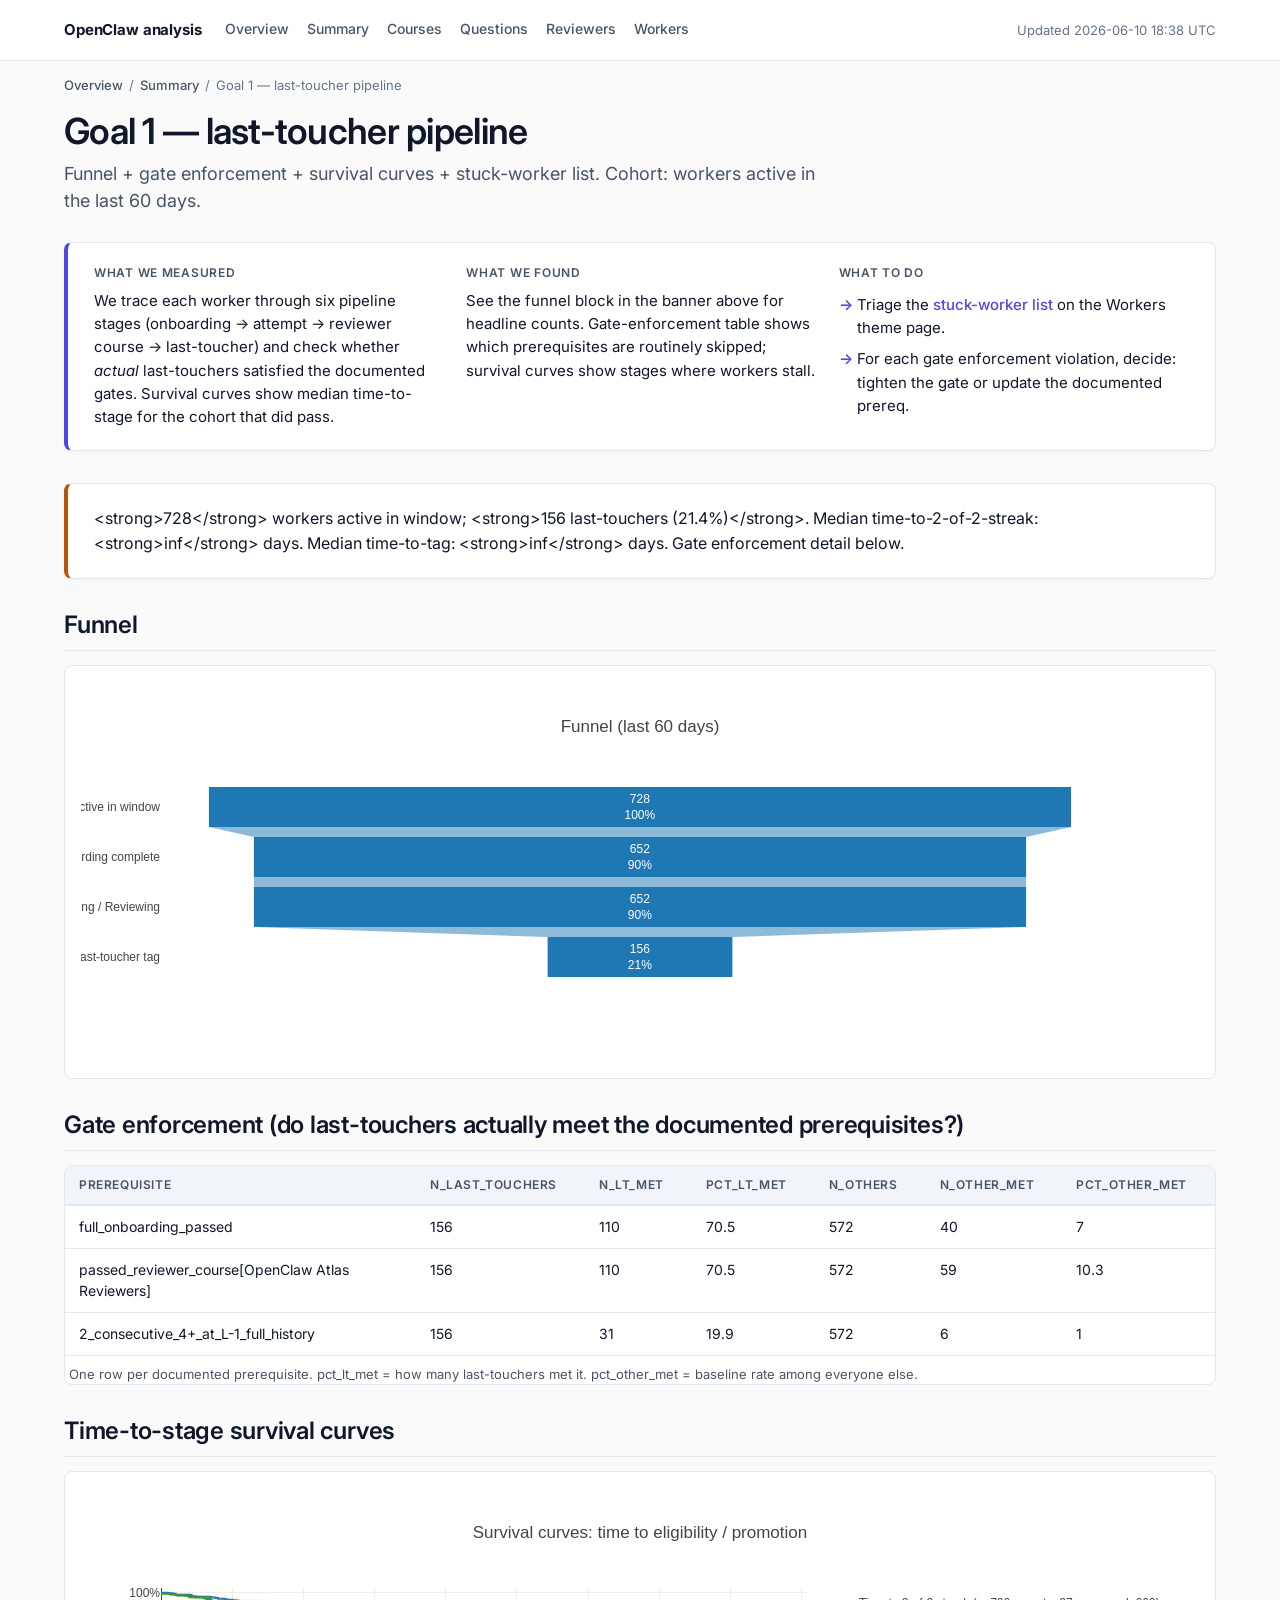
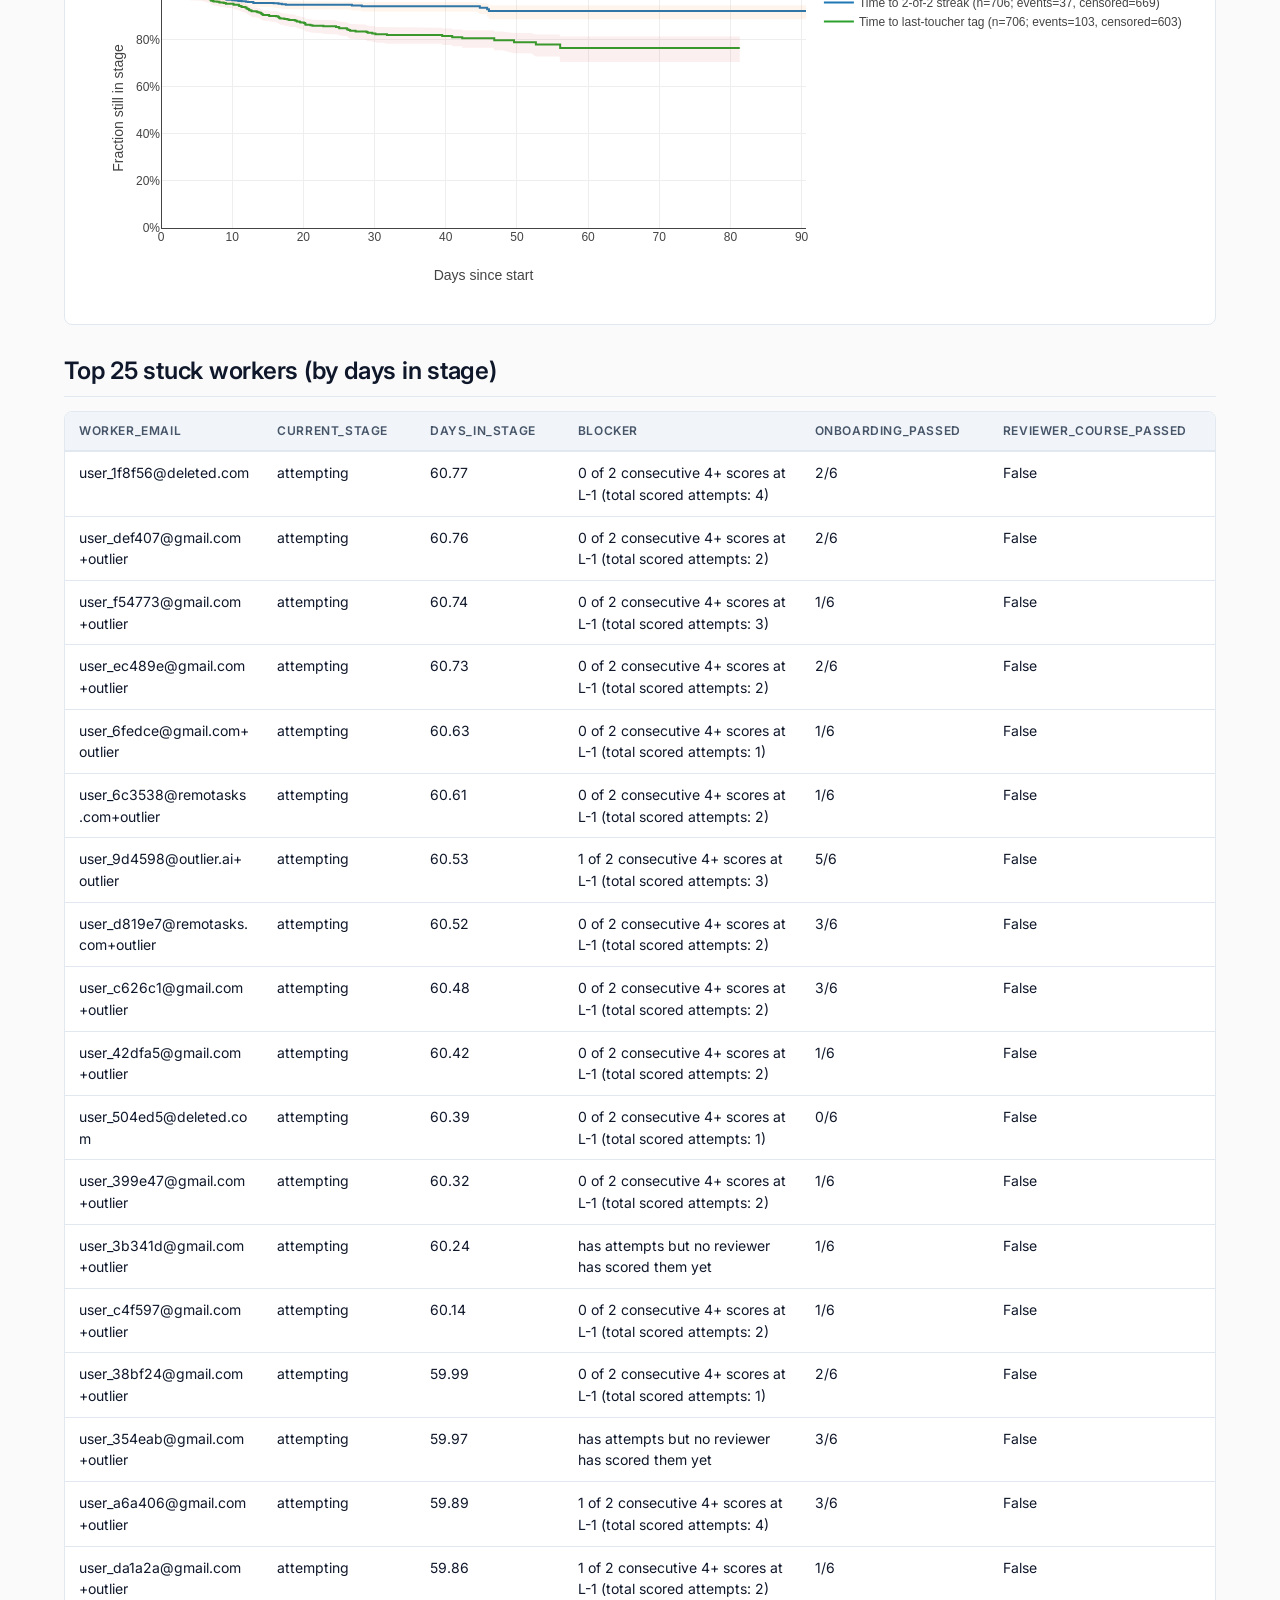
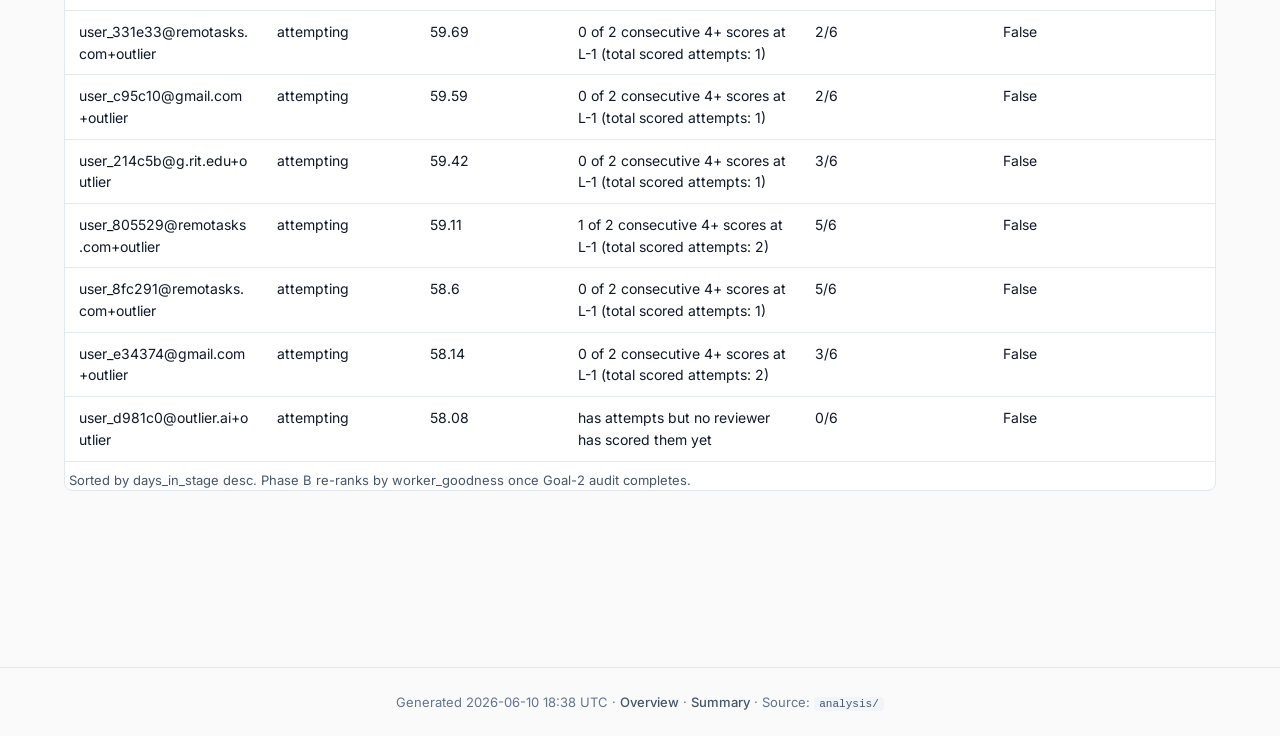
==== g1.html @ 7d3bb2a1 "Initial public mirror of OpenClaw analysis dashboard Static HTML dashboards built from analysis/ scr" ====
<!DOCTYPE html>
<html lang="en">
<head>
<meta charset="utf-8">
<meta name="viewport" content="width=device-width, initial-scale=1">
<title>Goal 1 — last-toucher pipeline</title>
<link rel="preconnect" href="https://fonts.googleapis.com">
<link rel="preconnect" href="https://fonts.gstatic.com" crossorigin>
<link rel="stylesheet" href="https://fonts.googleapis.com/css2?family=Inter:wght@400;500;600;700&display=swap">
<link rel="stylesheet" href="_assets/design.css">

<style>.section { margin: 32px 0; }.section > h2 { margin-bottom: 14px; border-bottom: 1px solid var(--color-border);  padding-bottom: 10px; font-size: 24px; }.plot-wrap { background: var(--color-surface); border: 1px solid var(--color-border);  border-radius: var(--radius); padding: 16px; margin: 14px 0; }.plot { width: 100%; min-height: 360px; }.caption { color: var(--color-text-muted); font-size: 13px; margin: 8px 4px 0 4px; }.table-wrap { background: var(--color-surface); border: 1px solid var(--color-border);  border-radius: var(--radius); overflow: hidden; margin: 14px 0; }table.data { width: 100%; border-collapse: collapse; font-size: 14px; }table.data thead th { padding: 10px 14px; text-align: left;  background: var(--color-surface-2); font-weight: 600; font-size: 12px;  text-transform: uppercase; letter-spacing: 0.05em; color: var(--color-text-muted);  border-bottom: 2px solid var(--color-border); cursor: pointer; user-select: none;  white-space: nowrap; position: sticky; top: 0; }table.data tbody tr { border-bottom: 1px solid var(--color-border); }table.data tbody tr:hover { background: var(--color-surface-2); }table.data td { padding: 10px 14px; vertical-align: top; word-break: break-word; }</style><script src="https://cdn.plot.ly/plotly-2.35.2.min.js"></script>
</head>
<body>
<header class="site-header">
  <div class="site-header-inner">
    <a class="site-title" href="index.html">OpenClaw analysis</a>
    <nav class="site-nav" aria-label="Primary"><a class="" href="index.html">Overview</a><a class="" href="summary.html">Summary</a><a class="" href="themes/courses.html">Courses</a><a class="" href="themes/questions.html">Questions</a><a class="" href="themes/reviewers.html">Reviewers</a><a class="" href="themes/workers.html">Workers</a></nav>
    <span class="site-meta" title="2026-06-10T18:38+00:00">Updated 2026-06-10 18:38 UTC</span>
  </div>
</header>
<main class="page-shell">
<nav class="crumbs" aria-label="Breadcrumb"><a href="index.html">Overview</a><span class="sep">/</span><a href="summary.html">Summary</a><span class="sep">/</span><span>Goal 1 — last-toucher pipeline</span></nav>
<header class="page-header"><h1>Goal 1 — last-toucher pipeline</h1><p class="lede">Funnel + gate enforcement + survival curves + stuck-worker list. Cohort: workers active in the last 60 days.</p></header><aside class="tldr" aria-label="Summary">
  <div class="tldr-grid">
    <div class="tldr-block">
      <h3>What we measured</h3>
      <p>We trace each worker through six pipeline stages (onboarding → attempt → reviewer course → last-toucher) and check whether <em>actual</em> last-touchers satisfied the documented gates. Survival curves show median time-to-stage for the cohort that did pass.</p>
    </div>
    <div class="tldr-block">
      <h3>What we found</h3>
      <p>See the funnel block in the banner above for headline counts. Gate-enforcement table shows which prerequisites are routinely skipped; survival curves show stages where workers stall.</p>
    </div>
    <div class="tldr-block">
      <h3>What to do</h3>
      <ul><li>Triage the <a href="themes/workers.html#stuck">stuck-worker list</a> on the Workers theme page.</li><li>For each gate enforcement violation, decide: tighten the gate or update the documented prereq.</li></ul>
    </div>
  </div>
</aside><div class="tldr" style="border-left-color:var(--color-warn);"><p>&lt;strong&gt;728&lt;/strong&gt; workers active in window; &lt;strong&gt;156 last-touchers (21.4%)&lt;/strong&gt;. Median time-to-2-of-2-streak: &lt;strong&gt;inf&lt;/strong&gt; days. Median time-to-tag: &lt;strong&gt;inf&lt;/strong&gt; days. Gate enforcement detail below.</p></div><section class="section"><h2>Funnel</h2><div class="plot-wrap"><div id="plot_0_0" class="plot"></div><script>Plotly.newPlot("plot_0_0", {"data": [{"type": "funnel", "x": [728, 652, 652, 156], "y": ["Workers active in window", "Onboarding complete", "Attempting / Reviewing", "Last-toucher tag"], "textinfo": "value+percent initial"}], "layout": {"title": {"text": "Funnel (last 60 days)"}, "height": 380}}.data, {"data": [{"type": "funnel", "x": [728, 652, 652, 156], "y": ["Workers active in window", "Onboarding complete", "Attempting / Reviewing", "Last-toucher tag"], "textinfo": "value+percent initial"}], "layout": {"title": {"text": "Funnel (last 60 days)"}, "height": 380}}.layout, {"responsive": true, "displaylogo": false});</script></div></section><section class="section"><h2>Gate enforcement (do last-touchers actually meet the documented prerequisites?)</h2><div class="table-wrap"><table class="data"><thead><tr><th>prerequisite</th><th>n_last_touchers</th><th>n_lt_met</th><th>pct_lt_met</th><th>n_others</th><th>n_other_met</th><th>pct_other_met</th></tr></thead><tbody><tr><td>full_onboarding_passed</td><td>156</td><td>110</td><td>70.5</td><td>572</td><td>40</td><td>7</td></tr><tr><td>passed_reviewer_course[OpenClaw Atlas Reviewers]</td><td>156</td><td>110</td><td>70.5</td><td>572</td><td>59</td><td>10.3</td></tr><tr><td>2_consecutive_4+_at_L-1_full_history</td><td>156</td><td>31</td><td>19.9</td><td>572</td><td>6</td><td>1</td></tr></tbody></table><p class="caption">One row per documented prerequisite. pct_lt_met = how many last-touchers met it. pct_other_met = baseline rate among everyone else.</p></div></section><section class="section"><h2>Time-to-stage survival curves</h2><div class="plot-wrap"><div id="plot_2_0" class="plot"></div><script>Plotly.newPlot("plot_2_0", {"data": [{"type": "scatter", "mode": "lines", "x": [0.0, 0.8409620949074074, 1.1888616885416667, 1.1900593274305555, 1.2081054976851853, 1.234010797337963, 1.3524049524305557, 1.3783331121527778, 1.4993062718749999, 1.559470137615741, 1.5630344547453705, 1.598082359837963, 1.611265994097222, 1.6387959722222223, 1.7142398714120368, 1.7761949640046297, 1.8091304501157406, 1.8235379038194444, 1.8358495010416667, 1.839334200115741, 1.8615329732638888, 1.870495172337963, 1.9987848726851853, 2.0099907394675927, 2.067632222222222, 2.0889124074074075, 2.106626549652778, 2.1789572788194445, 2.19622090150463, 2.435159836689815, 2.7281410056712962, 3.04111882974537, 3.0522397325231485, 3.059124582060185, 3.165876676967592, 3.383956746412037, 3.764787024189815, 3.800470808912037, 3.803664998726852, 3.8407203690972227, 3.900310820486111, 3.9041275913194444, 4.0413391319444445, 4.296559965277778, 4.326301053240741, 4.332773356481482, 4.452636260300926, 4.7995696527777785, 4.823263251041666, 4.935395403819444, 4.991964744097222, 4.996261144560186, 5.0102804964120375, 5.011643656134259, 5.029787301967593, 5.049085322800925, 5.083005693171296, 5.103269571759259, 5.3256493737268515, 5.467564176967593, 5.630457116782407, 6.336442845949074, 6.347617417708333, 6.442905762615742, 6.629229119097222, 6.893421956018519, 6.9224077996527775, 7.005776804282408, 7.005823366782407, 7.147645010300925, 7.162261514930555, 7.165313482523149, 7.216647835648148, 7.344506815856481, 7.368857070486111, 7.377239061226852, 7.6064686677083335, 7.644151944444444, 7.820957683912037, 7.9519511561342595, 7.970543586689815, 8.026888900462962, 8.033906481481482, 8.151935438541667, 8.187159929282407, 8.213112209375, 8.230272533449075, 8.243838181597223, 8.379797903819444, 8.435618251041667, 8.728486700115742, 8.825357116782406, 8.862595658449074, 8.879282741782406, 8.883731423611112, 9.023316387615742, 9.14340380787037, 9.145251862152778, 9.185475426967592, 9.261651237152778, 9.298869664351852, 9.65774695474537, 9.924667984837964, 9.979078528819445, 10.00500896863426, 10.02113701388889, 10.03452795011574, 10.103461781134259, 10.156211410763888, 10.322075531134258, 10.354929836689815, 10.382889605208334, 10.454833773148149, 10.863709143518518, 11.219831156134259, 11.237377799652778, 11.302557602893518, 11.339, 11.428686295023148, 11.921127743055555, 12.024688459375, 12.029175947800926, 12.097232707060186, 12.23043531122685, 12.237112604166668, 12.271957926967591, 12.380981352893517, 12.531138517245372, 12.67774328576389, 12.678192510300926, 12.733918065856482, 12.835559385300927, 12.86453388761574, 12.922018551967593, 12.926193819444444, 12.990548818171295, 13.00512832048611, 13.013100345949073, 13.020600462962962, 13.055711167708333, 13.12338826261574, 13.190925913078702, 13.198024512615742, 13.252396653819446, 13.37685632974537, 13.463892695486111, 13.499695010300927, 13.53491016076389, 13.560304987152776, 13.655382533449075, 13.762348389930555, 13.76826740613426, 13.791227417708333, 13.813815426967594, 13.869803239467593, 13.892448308912037, 13.91577882974537, 13.942506480208332, 13.953549408449074, 13.971639778819444, 14.016623042708334, 14.123493285763889, 14.16766774178241, 14.17032871400463, 14.190518332060186, 14.22241229039352, 14.239472845949074, 14.253850207060184, 14.470367973263889, 14.477954049652778, 14.482478112152778, 14.51469795011574, 14.515911514930556, 14.568160415393518, 14.578191746412038, 14.594815102893518, 14.610887880671298, 14.611073876041665, 14.63666777650463, 14.661309223263888, 14.676035172337965, 14.713881341319446, 14.718963505671297, 14.763640230208333, 14.784063806597223, 14.840703320486112, 14.857859906134259, 14.892255855208333, 14.932944605208332, 14.94620326261574, 14.956449558912036, 15.036902764930556, 15.117656931597223, 15.18528058900463, 15.313951295023148, 15.491668575115739, 15.529214570486111, 15.662367336689815, 15.669157649189815, 15.706822139930557, 15.787981433912037, 15.796939859837963, 15.825623969907408, 15.926590693171297, 15.931586839004629, 15.948571075115742, 15.963767776504628, 15.987306260300926, 15.989056144560186, 16.025272568171296, 16.025493725578702, 16.040518621412037, 16.079740045023147, 16.144085230208333, 16.159365172337964, 16.20462326261574, 16.276654558912035, 16.289120994097225, 16.31420505659722, 16.50789479166667, 16.634773702430554, 16.635699049652775, 16.637638644560184, 16.639820565856482, 16.766170334374998, 16.777469269560186, 16.79871402650463, 16.82835865613426, 16.841481653819443, 16.871127672337963, 16.872807197800928, 16.88031039224537, 16.88387882974537, 16.889862244097223, 16.89747771863426, 16.958693644560185, 16.967824049652776, 16.972807602893518, 16.980218078703704, 16.998705102893517, 17.06471379502315, 17.125601202430556, 17.256312521875, 17.315736144560184, 17.341037869097224, 17.364375299652778, 17.377463980208333, 17.543341354166667, 17.66827388761574, 17.688549952430556, 17.745310751041668, 17.81989371400463, 17.82838619085648, 17.862614165393516, 17.897631827430555, 17.904411630671294, 17.973476121412038, 18.002220068171297, 18.02108393391204, 18.07539135289352, 18.103944940856483, 18.21891604039352, 18.299095646875, 18.313533100578706, 18.404133922337962, 18.471235959375, 18.498298447800924, 18.596678609837962, 18.63724170011574, 18.68597380659722, 18.778962244097222, 18.821150681597224, 18.882752278819446, 18.917273332060187, 18.942173470949076, 18.976392394560186, 18.98825929270833, 19.000191757986112, 19.09362300798611, 19.16996968622685, 19.270793332060187, 19.412439778819447, 19.630064917708335, 19.68613045011574, 19.719750334375, 19.740435716319446, 19.744947996412037, 19.77286075104167, 19.88813442002315, 19.901183957060187, 19.918918170023147, 19.942902498726852, 19.985083922337964, 20.057171364467592, 20.067454443171297, 20.144180577430554, 20.159716920023147, 20.199229246412038, 20.270984431597224, 20.30060018391204, 20.325970913078702, 20.524110658449075, 20.52928414224537, 20.712452139930555, 20.717938239467593, 20.731715068171294, 20.789782614467594, 20.844297521875, 20.908568760300927, 20.935971862152776, 20.94198181585648, 20.94874785752315, 20.95208385289352, 21.057523876041667, 21.086246584375, 21.101428227893518, 21.147521387615743, 21.24792297326389, 21.354239952430557, 21.680403019560185, 21.769065230208334, 21.818395600578704, 21.89892152650463, 21.899836920023148, 21.90251070474537, 21.917384790393516, 22.06678498715278, 22.07401039224537, 22.115632487152777, 22.192934975578705, 22.225710889930554, 22.342507001041668, 22.427779628356483, 22.50150828576389, 22.58809098252315, 22.593977938541666, 22.682904859837965, 22.81312962835648, 22.819253679282408, 22.886196885300926, 22.896764049652777, 22.962657915393518, 23.02341209363426, 23.028200658449077, 23.055285808912036, 23.19790896863426, 23.500657788078705, 23.53655152650463, 23.59158433900463, 23.85864740613426, 23.867300068171296, 23.958411225578704, 23.995546121412037, 24.011470380671298, 24.013221561226853, 24.06356146863426, 24.218675704745372, 24.27512859826389, 24.320039339004627, 24.46014424641204, 24.59253946631944, 24.634868760300925, 24.851376966319442, 24.916648112152778, 24.975676653819445, 24.993730658449074, 25.21301337835648, 25.29664061215278, 25.296777371412038, 25.685078077430553, 25.71274467465278, 25.79871623715278, 26.095954038078705, 26.239667626041665, 26.561188077430554, 26.82188047453704, 26.90276812372685, 26.945324859837964, 26.970123957060185, 27.132927556597224, 27.16923474409722, 27.35291629502315, 27.412699524189815, 27.42700638761574, 27.528828459375003, 27.613548910763885, 27.623059165393517, 27.714011711689814, 27.736713204745367, 27.769801746412035, 27.89625073946759, 27.900647556597225, 27.903736376041667, 27.923330947800924, 27.98233154965278, 28.018856549652778, 28.073164674652777, 28.073479524189818, 28.214260405092592, 28.21978937372685, 28.23159498715278, 28.397386202430557, 28.47058142233796, 28.497871711689815, 28.50120351724537, 28.587811433912037, 28.63256429270833, 28.719248181597223, 28.733125149189814, 28.751819246412033, 29.271948690856483, 29.34602854039352, 29.45866304270833, 29.608507626041668, 29.694187197800925, 29.88355303113426, 30.11840197789352, 30.25279092465278, 30.25525535752315, 30.616980183912037, 31.100161943171297, 31.18389554270833, 31.775394420023147, 31.801920589004627, 31.886097082060182, 31.963844813541666, 31.964548181597223, 32.034301445486115, 32.042621098263886, 32.16029365613426, 32.40287075104167, 32.64323196631945, 32.760842903819444, 32.93653406122685, 33.01203776493056, 33.07822985983796, 33.21618198946759, 33.379100461689816, 33.54173719780093, 33.570107602893515, 33.75720448946759, 33.77455168854166, 33.79295038067129, 33.88974808900463, 33.903071584375, 33.925731480208334, 33.98528273020833, 34.04229197789352, 34.04258034594907, 34.06841542696759, 34.17105149178241, 34.192760542708335, 34.20203991770833, 34.30565796168981, 34.31086281122685, 34.31717525335648, 34.33108352881945, 34.39290864456019, 34.41301753344907, 34.417945832060184, 34.4248110056713, 34.58795698946759, 34.60895737141204, 34.73773797326389, 34.741845797337966, 34.90557124872685, 35.00634344780093, 35.25504740613426, 35.305474894560184, 35.32672338993056, 35.85418116770833, 36.60617151493056, 37.114548771875, 37.24410396863426, 37.71354616770834, 38.0322966306713, 38.241370056597226, 38.417669466319445, 38.505802510300924, 38.646898899189814, 38.66617744085648, 38.67814646863426, 38.74207746400463, 38.79303962835648, 38.931699431597224, 38.999807510300926, 39.02338947789352, 39.04601681585648, 39.04895864456018, 39.052374720949075, 39.07013602881945, 39.102129095949074, 39.10383624872685, 39.15777643391204, 39.17534524178241, 39.233685045023144, 39.302117545023144, 39.34139985983796, 39.396233852893516, 39.42925342465278, 39.53293629502315, 39.53365657280092, 39.57920766076389, 39.59900922326389, 39.618918308912036, 39.61971298483797, 39.63837933900463, 39.64843817002315, 39.65935977881944, 39.74206751030093, 40.04660039224537, 40.42449856354167, 40.565668494097224, 40.908150102893515, 41.36564232511574, 41.40209835520833, 41.480518216319446, 41.6405566306713, 41.82768203576389, 41.878141086689816, 41.95681739456019, 41.99030504502315, 42.037158725578706, 42.43191570474537, 42.44790707048611, 42.46312085520833, 42.55379748715278, 42.621511885300926, 42.62342587835648, 42.63257407280093, 42.63949018391204, 42.641032313541665, 42.67718849409722, 42.78019488298611, 42.88778789224537, 42.910644061226854, 42.946373980208335, 42.9612524755787, 43.07784490613426, 43.18656575104167, 43.4392362255787, 43.441418829745366, 43.46108632974537, 43.49342072789352, 43.562880021874996, 43.57376120243055, 43.612694084375, 43.661164327430555, 43.69816165381945, 43.739664084375, 43.761469929282406, 43.764487116782405, 43.77405916539352, 43.826236862152776, 43.84863518391204, 43.946202024189816, 43.95393832048611, 44.25585795011574, 44.34379192002315, 44.355674084375, 44.79428118055555, 45.195610924652776, 45.317484084375, 45.41287461678241, 45.531802336689815, 45.57413992928241, 45.67108886446759, 45.72591659594908, 45.73894072789352, 45.76719210520834, 45.82420269675926, 45.88652452418982, 45.99978731354167, 46.03788451261574, 46.07177946759259, 46.233574501041666, 46.31447895706018, 46.32130642233796, 46.33430962835648, 46.39218134131944, 46.51113105196759, 46.514741480208336, 46.57629880659722, 46.699251538078705, 46.938787741782406, 46.98042616770834, 47.04627421168981, 47.046606271875, 47.08814340150463, 47.120636086689814, 47.19419254502315, 47.25558648020833, 47.29287248715278, 47.35659821631945, 47.40182056585648, 47.45070945474537, 47.476195670023145, 47.528052591319444, 47.63838317002315, 47.71048242928241, 47.77195490613426, 47.90251729039352, 51.56373992928241, 51.95687630659723, 53.04220666539352, 53.08437167696759, 53.60345974409722, 53.62963757974536, 53.759011642245376, 53.85218980196759, 53.95819953576389, 54.00539650335648, 54.15563657280092, 54.20927494085648, 54.32456062372685, 54.37311718622685, 54.378716387615746, 54.42833057743055, 54.55365834363426, 54.665047672337955, 54.671934327430556, 54.69259031122685, 54.719037417708336, 54.865280959375, 54.98541170011574, 55.01206469780093, 55.042456896875, 55.11546491770834, 55.38490297326389, 55.496475045023146, 55.54142672326389, 55.725075241782406, 55.76239576261574, 55.81448494085649, 55.854462741782406, 55.885344512615745, 55.92989430428241, 55.99199891076389, 56.25480987141204, 56.497572788078706, 56.69521826261574, 56.93418465150463, 59.046863887615736, 59.1052099755787, 59.417871850578706, 59.59222726724538, 59.85643138761574, 59.88692132974537, 59.89838652650464, 59.95048536909722, 59.96655602881945, 59.991332220949076, 60.27935960520833, 60.29291715150463, 60.385821399189815, 60.48990936215278, 60.52078106354166, 60.533966410763895, 60.60975336678241, 60.62888873715278, 60.73173409594907, 62.92172738298611, 62.97182426956019, 63.03244898020833, 63.116101503356475, 63.16112027650463, 63.24433999872686, 63.272172301967586, 67.50500047326389, 67.51394590150463, 68.07601380659722, 68.27995929270833, 69.21881607511574, 69.52165232511574, 69.61587997557871, 69.62535768391203, 69.77236950104167, 70.27231892233796, 70.28225114456019, 71.08041010289351, 71.565905959375, 71.66556995243054, 72.20842658437499, 72.39835943159723, 72.60155614456019, 73.18210535752314, 73.73199773020833, 73.97403499872685, 74.93023681585647, 74.99129255659722, 76.66348271863426, 76.86777186215278, 76.93784062372686, 77.16669901493054, 77.17742451261574, 77.32484246400463, 77.34805487141205, 77.55104073946758, 78.63841215150462, 78.77778598252316, 78.80715865613426, 78.92851742928241, 79.30869431585648, 80.96892951261574, 81.31625235983796, 89.85805109826389, 90.61986156122686], "y": [1.0, 0.9985835694050996, 0.9985835694050996, 0.9985835694050996, 0.9971631091356751, 0.9971631091356751, 0.9971631091356751, 0.9971631091356751, 0.9971631091356751, 0.9971631091356751, 0.9971631091356751, 0.9971631091356751, 0.9971631091356751, 0.9957262746844707, 0.9957262746844707, 0.9957262746844707, 0.9957262746844707, 0.9957262746844707, 0.9957262746844707, 0.9957262746844707, 0.9957262746844707, 0.9957262746844707, 0.9942726596849308, 0.9942726596849308, 0.9928169164057437, 0.9913611731265558, 0.9913611731265558, 0.9913611731265558, 0.9913611731265558, 0.9913611731265558, 0.9913611731265558, 0.9913611731265558, 0.9913611731265558, 0.9913611731265558, 0.9913611731265558, 0.9913611731265558, 0.9913611731265558, 0.9913611731265558, 0.9913611731265558, 0.9913611731265558, 0.9913611731265558, 0.9913611731265558, 0.9898704044451622, 0.9883796357637691, 0.9868888670823759, 0.985398098400982, 0.985398098400982, 0.9839050709791625, 0.9839050709791625, 0.9839050709791625, 0.9839050709791625, 0.9839050709791625, 0.9839050709791625, 0.9839050709791625, 0.9839050709791625, 0.9839050709791625, 0.9839050709791625, 0.9823913708699642, 0.9823913708699642, 0.9823913708699642, 0.9823913708699642, 0.9823913708699642, 0.9823913708699642, 0.9823913708699642, 0.9823913708699642, 0.9808611662424408, 0.9808611662424408, 0.9808611662424408, 0.9808611662424408, 0.9808611662424408, 0.9808611662424408, 0.9808611662424408, 0.9793165029885154, 0.9793165029885154, 0.9793165029885154, 0.9793165029885154, 0.9793165029885154, 0.9777620323488514, 0.9777620323488514, 0.9777620323488514, 0.9777620323488514, 0.9762001121693802, 0.9746381919899098, 0.9746381919899098, 0.9746381919899098, 0.9746381919899098, 0.9746381919899098, 0.9746381919899098, 0.9746381919899098, 0.9746381919899098, 0.9746381919899098, 0.9746381919899098, 0.9746381919899098, 0.9746381919899098, 0.9730482438789962, 0.9730482438789962, 0.971455693561682, 0.971455693561682, 0.971455693561682, 0.971455693561682, 0.9698552723202292, 0.9698552723202292, 0.9698552723202292, 0.9698552723202292, 0.9698552723202292, 0.9682442170505944, 0.9682442170505944, 0.9682442170505944, 0.9682442170505944, 0.9682442170505944, 0.9682442170505944, 0.9682442170505944, 0.9666169158454673, 0.9649896146403403, 0.9649896146403403, 0.9649896146403403, 0.9649896146403403, 0.9633540390223061, 0.9633540390223061, 0.9617156818130849, 0.9617156818130849, 0.9617156818130849, 0.9617156818130849, 0.9617156818130849, 0.9600660837310733, 0.9600660837310733, 0.9600660837310733, 0.9600660837310733, 0.9600660837310733, 0.9600660837310733, 0.9600660837310733, 0.9600660837310733, 0.9600660837310733, 0.9600660837310733, 0.9583905757315422, 0.9583905757315422, 0.9583905757315422, 0.9583905757315422, 0.9567062337706786, 0.9567062337706786, 0.9567062337706786, 0.9567062337706786, 0.9567062337706786, 0.9567062337706786, 0.9567062337706786, 0.9567062337706786, 0.9567062337706786, 0.9567062337706786, 0.9567062337706786, 0.9567062337706786, 0.9567062337706786, 0.9567062337706786, 0.9567062337706786, 0.9567062337706786, 0.9567062337706786, 0.9567062337706786, 0.9567062337706786, 0.9567062337706786, 0.9567062337706786, 0.9567062337706786, 0.9567062337706786, 0.9567062337706786, 0.9567062337706786, 0.9567062337706786, 0.9567062337706786, 0.9567062337706786, 0.9567062337706786, 0.9567062337706786, 0.9567062337706786, 0.9567062337706786, 0.9567062337706786, 0.9567062337706786, 0.9567062337706786, 0.9567062337706786, 0.9567062337706786, 0.9567062337706786, 0.9567062337706786, 0.9567062337706786, 0.9567062337706786, 0.9567062337706786, 0.9567062337706786, 0.9567062337706786, 0.9567062337706786, 0.9567062337706786, 0.9567062337706786, 0.9567062337706786, 0.9567062337706786, 0.9567062337706786, 0.9567062337706786, 0.9567062337706786, 0.9567062337706786, 0.9567062337706786, 0.9567062337706786, 0.9567062337706786, 0.9567062337706786, 0.9567062337706786, 0.9567062337706786, 0.9567062337706786, 0.9567062337706786, 0.9567062337706786, 0.9567062337706786, 0.9567062337706786, 0.9548117659810336, 0.9548117659810336, 0.9548117659810336, 0.9548117659810336, 0.9548117659810336, 0.9548117659810336, 0.9548117659810336, 0.9548117659810336, 0.9548117659810336, 0.9548117659810336, 0.9548117659810336, 0.9548117659810336, 0.9548117659810336, 0.9548117659810336, 0.9548117659810336, 0.9548117659810336, 0.9548117659810336, 0.952855184493367, 0.952855184493367, 0.952855184493367, 0.952855184493367, 0.952855184493367, 0.952855184493367, 0.952855184493367, 0.952855184493367, 0.952855184493367, 0.952855184493367, 0.952855184493367, 0.952855184493367, 0.952855184493367, 0.952855184493367, 0.952855184493367, 0.952855184493367, 0.952855184493367, 0.952855184493367, 0.952855184493367, 0.9508235103260043, 0.9508235103260043, 0.9508235103260043, 0.9508235103260043, 0.9508235103260043, 0.9508235103260043, 0.9508235103260043, 0.9508235103260043, 0.9508235103260043, 0.9487565026948607, 0.9487565026948607, 0.9487565026948607, 0.9487565026948607, 0.9487565026948607, 0.9487565026948607, 0.9487565026948607, 0.9487565026948607, 0.9487565026948607, 0.9487565026948607, 0.9487565026948607, 0.9487565026948607, 0.9487565026948607, 0.9487565026948607, 0.9487565026948607, 0.9487565026948607, 0.9487565026948607, 0.9487565026948607, 0.9487565026948607, 0.9487565026948607, 0.9487565026948607, 0.9487565026948607, 0.9487565026948607, 0.9487565026948607, 0.9487565026948607, 0.9487565026948607, 0.9487565026948607, 0.9487565026948607, 0.9487565026948607, 0.9487565026948607, 0.9487565026948607, 0.9487565026948607, 0.9487565026948607, 0.9487565026948607, 0.9487565026948607, 0.9487565026948607, 0.9487565026948607, 0.9487565026948607, 0.9487565026948607, 0.9487565026948607, 0.9487565026948607, 0.9487565026948607, 0.9487565026948607, 0.9487565026948607, 0.9487565026948607, 0.9487565026948607, 0.9487565026948607, 0.9487565026948607, 0.9487565026948607, 0.9487565026948607, 0.9487565026948607, 0.9487565026948607, 0.9487565026948607, 0.9487565026948607, 0.9487565026948607, 0.9487565026948607, 0.9487565026948607, 0.9487565026948607, 0.9487565026948607, 0.9487565026948607, 0.9487565026948607, 0.9487565026948607, 0.9487565026948607, 0.9487565026948607, 0.9487565026948607, 0.9487565026948607, 0.9487565026948607, 0.9487565026948607, 0.9487565026948607, 0.9487565026948607, 0.9487565026948607, 0.9487565026948607, 0.9487565026948607, 0.9487565026948607, 0.9487565026948607, 0.9487565026948607, 0.9487565026948607, 0.9487565026948607, 0.9487565026948607, 0.9487565026948607, 0.9487565026948607, 0.9487565026948607, 0.9487565026948607, 0.9487565026948607, 0.9487565026948607, 0.9487565026948607, 0.9487565026948607, 0.9487565026948607, 0.9487565026948607, 0.9487565026948607, 0.9487565026948607, 0.9487565026948607, 0.9487565026948607, 0.9487565026948607, 0.9487565026948607, 0.9487565026948607, 0.9487565026948607, 0.9487565026948607, 0.9487565026948607, 0.9487565026948607, 0.9487565026948607, 0.9487565026948607, 0.9487565026948607, 0.9487565026948607, 0.9487565026948607, 0.9487565026948607, 0.9487565026948607, 0.9487565026948607, 0.9487565026948607, 0.9487565026948607, 0.9487565026948607, 0.9487565026948607, 0.9487565026948607, 0.9487565026948607, 0.9487565026948607, 0.9487565026948607, 0.9487565026948607, 0.9487565026948607, 0.9487565026948607, 0.9487565026948607, 0.9487565026948607, 0.9487565026948607, 0.9487565026948607, 0.9487565026948607, 0.9487565026948607, 0.9487565026948607, 0.9487565026948607, 0.9487565026948607, 0.9458988023855391, 0.9458988023855391, 0.9458988023855391, 0.9458988023855391, 0.9458988023855391, 0.9458988023855391, 0.9458988023855391, 0.9458988023855391, 0.9458988023855391, 0.9458988023855391, 0.9458988023855391, 0.9458988023855391, 0.9458988023855391, 0.9458988023855391, 0.9458988023855391, 0.9458988023855391, 0.9458988023855391, 0.9458988023855391, 0.9458988023855391, 0.9458988023855391, 0.9458988023855391, 0.9458988023855391, 0.9458988023855391, 0.9428376412127696, 0.9428376412127696, 0.9428376412127696, 0.9428376412127696, 0.9428376412127696, 0.9428376412127696, 0.9428376412127696, 0.9428376412127696, 0.9428376412127696, 0.9428376412127696, 0.9428376412127696, 0.9428376412127696, 0.9428376412127696, 0.9428376412127696, 0.9428376412127696, 0.9428376412127696, 0.9428376412127696, 0.9428376412127696, 0.9428376412127696, 0.9428376412127696, 0.9428376412127696, 0.9428376412127696, 0.9428376412127696, 0.9428376412127696, 0.9428376412127696, 0.9428376412127696, 0.9428376412127696, 0.9428376412127696, 0.9428376412127696, 0.9428376412127696, 0.9428376412127696, 0.9428376412127696, 0.9428376412127696, 0.9428376412127696, 0.9428376412127696, 0.9428376412127696, 0.9428376412127696, 0.9428376412127696, 0.9428376412127696, 0.9428376412127696, 0.9428376412127696, 0.9428376412127696, 0.9428376412127696, 0.9428376412127696, 0.9428376412127696, 0.9428376412127696, 0.9428376412127696, 0.9428376412127696, 0.9428376412127696, 0.9428376412127696, 0.9428376412127696, 0.9428376412127696, 0.9428376412127696, 0.9428376412127696, 0.9428376412127696, 0.9428376412127696, 0.9428376412127696, 0.9428376412127696, 0.9428376412127696, 0.9428376412127696, 0.9428376412127696, 0.9428376412127696, 0.9428376412127696, 0.9428376412127696, 0.9428376412127696, 0.9428376412127696, 0.9428376412127696, 0.9428376412127696, 0.9428376412127696, 0.9428376412127696, 0.9428376412127696, 0.9428376412127696, 0.9428376412127696, 0.9428376412127696, 0.9428376412127696, 0.9428376412127696, 0.9428376412127696, 0.9428376412127696, 0.9428376412127696, 0.9428376412127696, 0.9428376412127696, 0.9428376412127696, 0.9428376412127696, 0.9428376412127696, 0.9428376412127696, 0.9428376412127696, 0.9428376412127696, 0.9428376412127696, 0.9428376412127696, 0.9428376412127696, 0.9428376412127696, 0.9428376412127696, 0.9428376412127696, 0.9428376412127696, 0.9428376412127696, 0.9428376412127696, 0.9428376412127696, 0.9428376412127696, 0.9428376412127696, 0.9428376412127696, 0.9428376412127696, 0.9428376412127696, 0.9428376412127696, 0.9428376412127696, 0.9428376412127696, 0.9428376412127696, 0.9428376412127696, 0.9428376412127696, 0.9428376412127696, 0.9428376412127696, 0.9428376412127696, 0.9428376412127696, 0.9428376412127696, 0.9428376412127696, 0.9428376412127696, 0.9428376412127696, 0.9428376412127696, 0.9428376412127696, 0.9428376412127696, 0.9428376412127696, 0.9428376412127696, 0.9428376412127696, 0.9428376412127696, 0.9428376412127696, 0.9428376412127696, 0.9428376412127696, 0.9428376412127696, 0.9428376412127696, 0.9428376412127696, 0.9428376412127696, 0.9428376412127696, 0.9428376412127696, 0.9428376412127696, 0.9428376412127696, 0.9428376412127696, 0.9428376412127696, 0.9428376412127696, 0.9428376412127696, 0.9428376412127696, 0.9428376412127696, 0.9428376412127696, 0.9428376412127696, 0.9428376412127696, 0.9428376412127696, 0.9428376412127696, 0.9428376412127696, 0.9428376412127696, 0.9428376412127696, 0.9428376412127696, 0.9428376412127696, 0.9428376412127696, 0.9428376412127696, 0.9428376412127696, 0.9428376412127696, 0.9428376412127696, 0.9428376412127696, 0.9428376412127696, 0.9428376412127696, 0.9428376412127696, 0.9428376412127696, 0.9428376412127696, 0.9428376412127696, 0.936423779707921, 0.936423779707921, 0.936423779707921, 0.936423779707921, 0.936423779707921, 0.936423779707921, 0.936423779707921, 0.936423779707921, 0.936423779707921, 0.936423779707921, 0.9295885696370604, 0.9295885696370604, 0.9295885696370604, 0.9295885696370604, 0.9225991818954282, 0.9225991818954282, 0.9225991818954282, 0.9225991818954282, 0.9225991818954282, 0.9225991818954282, 0.9225991818954282, 0.9225991818954282, 0.9225991818954282, 0.9225991818954282, 0.9225991818954282, 0.9225991818954282, 0.9225991818954282, 0.9225991818954282, 0.9225991818954282, 0.9225991818954282, 0.9225991818954282, 0.9225991818954282, 0.9225991818954282, 0.9225991818954282, 0.9225991818954282, 0.9225991818954282, 0.9225991818954282, 0.9225991818954282, 0.9225991818954282, 0.9225991818954282, 0.9225991818954282, 0.9225991818954282, 0.9225991818954282, 0.9225991818954282, 0.9225991818954282, 0.9225991818954282, 0.9225991818954282, 0.9225991818954282, 0.9225991818954282, 0.9225991818954282, 0.9225991818954282, 0.9225991818954282, 0.9225991818954282, 0.9225991818954282, 0.9225991818954282, 0.9225991818954282, 0.9225991818954282, 0.9225991818954282, 0.9225991818954282, 0.9225991818954282, 0.9225991818954282, 0.9225991818954282, 0.9225991818954282, 0.9225991818954282, 0.9225991818954282, 0.9225991818954282, 0.9225991818954282, 0.9225991818954282, 0.9225991818954282, 0.9225991818954282, 0.9225991818954282, 0.9225991818954282, 0.9225991818954282, 0.9225991818954282, 0.9225991818954282, 0.9225991818954282, 0.9225991818954282, 0.9225991818954282, 0.9225991818954282, 0.9225991818954282, 0.9225991818954282, 0.9225991818954282, 0.9225991818954282, 0.9225991818954282, 0.9225991818954282, 0.9225991818954282, 0.9225991818954282, 0.9225991818954282, 0.9225991818954282, 0.9225991818954282, 0.9225991818954282, 0.9225991818954282, 0.9225991818954282, 0.9225991818954282, 0.9225991818954282, 0.9225991818954282, 0.9225991818954282, 0.9225991818954282, 0.9225991818954282, 0.9225991818954282, 0.9225991818954282, 0.9225991818954282, 0.9225991818954282, 0.9225991818954282, 0.9225991818954282, 0.9225991818954282, 0.9225991818954282, 0.9225991818954282, 0.9225991818954282, 0.9225991818954282, 0.9225991818954282, 0.9225991818954282, 0.9225991818954282, 0.9225991818954282, 0.9225991818954282, 0.9225991818954282, 0.9225991818954282, 0.9225991818954282, 0.9225991818954282, 0.9225991818954282, 0.9225991818954282, 0.9225991818954282, 0.9225991818954282, 0.9225991818954282, 0.9225991818954282, 0.9225991818954282, 0.9225991818954282, 0.9225991818954282, 0.9225991818954282, 0.9225991818954282, 0.9225991818954282, 0.9225991818954282, 0.9225991818954282, 0.9225991818954282, 0.9225991818954282, 0.9225991818954282, 0.9225991818954282, 0.9225991818954282, 0.9225991818954282, 0.9225991818954282, 0.9225991818954282, 0.9225991818954282, 0.9225991818954282, 0.9225991818954282, 0.9225991818954282, 0.9225991818954282, 0.9225991818954282], "name": "Time to 2-of-2 streak (n=706; events=37, censored=669)", "line": {"shape": "hv"}, "hovertemplate": "Day %{x:.0f}<br>%{y:.1%} still in stage<extra></extra>"}, {"type": "scatter", "mode": "lines", "x": [0.0, 0.8409620949074074, 1.1888616885416667, 1.1900593274305555, 1.2081054976851853, 1.234010797337963, 1.3524049524305557, 1.3783331121527778, 1.4993062718749999, 1.559470137615741, 1.5630344547453705, 1.598082359837963, 1.611265994097222, 1.6387959722222223, 1.7142398714120368, 1.7761949640046297, 1.8091304501157406, 1.8235379038194444, 1.8358495010416667, 1.839334200115741, 1.8615329732638888, 1.870495172337963, 1.9987848726851853, 2.0099907394675927, 2.067632222222222, 2.0889124074074075, 2.106626549652778, 2.1789572788194445, 2.19622090150463, 2.435159836689815, 2.7281410056712962, 3.04111882974537, 3.0522397325231485, 3.059124582060185, 3.165876676967592, 3.383956746412037, 3.764787024189815, 3.800470808912037, 3.803664998726852, 3.8407203690972227, 3.900310820486111, 3.9041275913194444, 4.0413391319444445, 4.296559965277778, 4.326301053240741, 4.332773356481482, 4.452636260300926, 4.7995696527777785, 4.823263251041666, 4.935395403819444, 4.991964744097222, 4.996261144560186, 5.0102804964120375, 5.011643656134259, 5.029787301967593, 5.049085322800925, 5.083005693171296, 5.103269571759259, 5.3256493737268515, 5.467564176967593, 5.630457116782407, 6.336442845949074, 6.347617417708333, 6.442905762615742, 6.629229119097222, 6.893421956018519, 6.9224077996527775, 7.005776804282408, 7.005823366782407, 7.147645010300925, 7.162261514930555, 7.165313482523149, 7.216647835648148, 7.344506815856481, 7.368857070486111, 7.377239061226852, 7.6064686677083335, 7.644151944444444, 7.820957683912037, 7.9519511561342595, 7.970543586689815, 8.026888900462962, 8.033906481481482, 8.151935438541667, 8.187159929282407, 8.213112209375, 8.230272533449075, 8.243838181597223, 8.379797903819444, 8.435618251041667, 8.728486700115742, 8.825357116782406, 8.862595658449074, 8.879282741782406, 8.883731423611112, 9.023316387615742, 9.14340380787037, 9.145251862152778, 9.185475426967592, 9.261651237152778, 9.298869664351852, 9.65774695474537, 9.924667984837964, 9.979078528819445, 10.00500896863426, 10.02113701388889, 10.03452795011574, 10.103461781134259, 10.156211410763888, 10.322075531134258, 10.354929836689815, 10.382889605208334, 10.454833773148149, 10.863709143518518, 11.219831156134259, 11.237377799652778, 11.302557602893518, 11.339, 11.428686295023148, 11.921127743055555, 12.024688459375, 12.029175947800926, 12.097232707060186, 12.23043531122685, 12.237112604166668, 12.271957926967591, 12.380981352893517, 12.531138517245372, 12.67774328576389, 12.678192510300926, 12.733918065856482, 12.835559385300927, 12.86453388761574, 12.922018551967593, 12.926193819444444, 12.990548818171295, 13.00512832048611, 13.013100345949073, 13.020600462962962, 13.055711167708333, 13.12338826261574, 13.190925913078702, 13.198024512615742, 13.252396653819446, 13.37685632974537, 13.463892695486111, 13.499695010300927, 13.53491016076389, 13.560304987152776, 13.655382533449075, 13.762348389930555, 13.76826740613426, 13.791227417708333, 13.813815426967594, 13.869803239467593, 13.892448308912037, 13.91577882974537, 13.942506480208332, 13.953549408449074, 13.971639778819444, 14.016623042708334, 14.123493285763889, 14.16766774178241, 14.17032871400463, 14.190518332060186, 14.22241229039352, 14.239472845949074, 14.253850207060184, 14.470367973263889, 14.477954049652778, 14.482478112152778, 14.51469795011574, 14.515911514930556, 14.568160415393518, 14.578191746412038, 14.594815102893518, 14.610887880671298, 14.611073876041665, 14.63666777650463, 14.661309223263888, 14.676035172337965, 14.713881341319446, 14.718963505671297, 14.763640230208333, 14.784063806597223, 14.840703320486112, 14.857859906134259, 14.892255855208333, 14.932944605208332, 14.94620326261574, 14.956449558912036, 15.036902764930556, 15.117656931597223, 15.18528058900463, 15.313951295023148, 15.491668575115739, 15.529214570486111, 15.662367336689815, 15.669157649189815, 15.706822139930557, 15.787981433912037, 15.796939859837963, 15.825623969907408, 15.926590693171297, 15.931586839004629, 15.948571075115742, 15.963767776504628, 15.987306260300926, 15.989056144560186, 16.025272568171296, 16.025493725578702, 16.040518621412037, 16.079740045023147, 16.144085230208333, 16.159365172337964, 16.20462326261574, 16.276654558912035, 16.289120994097225, 16.31420505659722, 16.50789479166667, 16.634773702430554, 16.635699049652775, 16.637638644560184, 16.639820565856482, 16.766170334374998, 16.777469269560186, 16.79871402650463, 16.82835865613426, 16.841481653819443, 16.871127672337963, 16.872807197800928, 16.88031039224537, 16.88387882974537, 16.889862244097223, 16.89747771863426, 16.958693644560185, 16.967824049652776, 16.972807602893518, 16.980218078703704, 16.998705102893517, 17.06471379502315, 17.125601202430556, 17.256312521875, 17.315736144560184, 17.341037869097224, 17.364375299652778, 17.377463980208333, 17.543341354166667, 17.66827388761574, 17.688549952430556, 17.745310751041668, 17.81989371400463, 17.82838619085648, 17.862614165393516, 17.897631827430555, 17.904411630671294, 17.973476121412038, 18.002220068171297, 18.02108393391204, 18.07539135289352, 18.103944940856483, 18.21891604039352, 18.299095646875, 18.313533100578706, 18.404133922337962, 18.471235959375, 18.498298447800924, 18.596678609837962, 18.63724170011574, 18.68597380659722, 18.778962244097222, 18.821150681597224, 18.882752278819446, 18.917273332060187, 18.942173470949076, 18.976392394560186, 18.98825929270833, 19.000191757986112, 19.09362300798611, 19.16996968622685, 19.270793332060187, 19.412439778819447, 19.630064917708335, 19.68613045011574, 19.719750334375, 19.740435716319446, 19.744947996412037, 19.77286075104167, 19.88813442002315, 19.901183957060187, 19.918918170023147, 19.942902498726852, 19.985083922337964, 20.057171364467592, 20.067454443171297, 20.144180577430554, 20.159716920023147, 20.199229246412038, 20.270984431597224, 20.30060018391204, 20.325970913078702, 20.524110658449075, 20.52928414224537, 20.712452139930555, 20.717938239467593, 20.731715068171294, 20.789782614467594, 20.844297521875, 20.908568760300927, 20.935971862152776, 20.94198181585648, 20.94874785752315, 20.95208385289352, 21.057523876041667, 21.086246584375, 21.101428227893518, 21.147521387615743, 21.24792297326389, 21.354239952430557, 21.680403019560185, 21.769065230208334, 21.818395600578704, 21.89892152650463, 21.899836920023148, 21.90251070474537, 21.917384790393516, 22.06678498715278, 22.07401039224537, 22.115632487152777, 22.192934975578705, 22.225710889930554, 22.342507001041668, 22.427779628356483, 22.50150828576389, 22.58809098252315, 22.593977938541666, 22.682904859837965, 22.81312962835648, 22.819253679282408, 22.886196885300926, 22.896764049652777, 22.962657915393518, 23.02341209363426, 23.028200658449077, 23.055285808912036, 23.19790896863426, 23.500657788078705, 23.53655152650463, 23.59158433900463, 23.85864740613426, 23.867300068171296, 23.958411225578704, 23.995546121412037, 24.011470380671298, 24.013221561226853, 24.06356146863426, 24.218675704745372, 24.27512859826389, 24.320039339004627, 24.46014424641204, 24.59253946631944, 24.634868760300925, 24.851376966319442, 24.916648112152778, 24.975676653819445, 24.993730658449074, 25.21301337835648, 25.29664061215278, 25.296777371412038, 25.685078077430553, 25.71274467465278, 25.79871623715278, 26.095954038078705, 26.239667626041665, 26.561188077430554, 26.82188047453704, 26.90276812372685, 26.945324859837964, 26.970123957060185, 27.132927556597224, 27.16923474409722, 27.35291629502315, 27.412699524189815, 27.42700638761574, 27.528828459375003, 27.613548910763885, 27.623059165393517, 27.714011711689814, 27.736713204745367, 27.769801746412035, 27.89625073946759, 27.900647556597225, 27.903736376041667, 27.923330947800924, 27.98233154965278, 28.018856549652778, 28.073164674652777, 28.073479524189818, 28.214260405092592, 28.21978937372685, 28.23159498715278, 28.397386202430557, 28.47058142233796, 28.497871711689815, 28.50120351724537, 28.587811433912037, 28.63256429270833, 28.719248181597223, 28.733125149189814, 28.751819246412033, 29.271948690856483, 29.34602854039352, 29.45866304270833, 29.608507626041668, 29.694187197800925, 29.88355303113426, 30.11840197789352, 30.25279092465278, 30.25525535752315, 30.616980183912037, 31.100161943171297, 31.18389554270833, 31.775394420023147, 31.801920589004627, 31.886097082060182, 31.963844813541666, 31.964548181597223, 32.034301445486115, 32.042621098263886, 32.16029365613426, 32.40287075104167, 32.64323196631945, 32.760842903819444, 32.93653406122685, 33.01203776493056, 33.07822985983796, 33.21618198946759, 33.379100461689816, 33.54173719780093, 33.570107602893515, 33.75720448946759, 33.77455168854166, 33.79295038067129, 33.88974808900463, 33.903071584375, 33.925731480208334, 33.98528273020833, 34.04229197789352, 34.04258034594907, 34.06841542696759, 34.17105149178241, 34.192760542708335, 34.20203991770833, 34.30565796168981, 34.31086281122685, 34.31717525335648, 34.33108352881945, 34.39290864456019, 34.41301753344907, 34.417945832060184, 34.4248110056713, 34.58795698946759, 34.60895737141204, 34.73773797326389, 34.741845797337966, 34.90557124872685, 35.00634344780093, 35.25504740613426, 35.305474894560184, 35.32672338993056, 35.85418116770833, 36.60617151493056, 37.114548771875, 37.24410396863426, 37.71354616770834, 38.0322966306713, 38.241370056597226, 38.417669466319445, 38.505802510300924, 38.646898899189814, 38.66617744085648, 38.67814646863426, 38.74207746400463, 38.79303962835648, 38.931699431597224, 38.999807510300926, 39.02338947789352, 39.04601681585648, 39.04895864456018, 39.052374720949075, 39.07013602881945, 39.102129095949074, 39.10383624872685, 39.15777643391204, 39.17534524178241, 39.233685045023144, 39.302117545023144, 39.34139985983796, 39.396233852893516, 39.42925342465278, 39.53293629502315, 39.53365657280092, 39.57920766076389, 39.59900922326389, 39.618918308912036, 39.61971298483797, 39.63837933900463, 39.64843817002315, 39.65935977881944, 39.74206751030093, 40.04660039224537, 40.42449856354167, 40.565668494097224, 40.908150102893515, 41.36564232511574, 41.40209835520833, 41.480518216319446, 41.6405566306713, 41.82768203576389, 41.878141086689816, 41.95681739456019, 41.99030504502315, 42.037158725578706, 42.43191570474537, 42.44790707048611, 42.46312085520833, 42.55379748715278, 42.621511885300926, 42.62342587835648, 42.63257407280093, 42.63949018391204, 42.641032313541665, 42.67718849409722, 42.78019488298611, 42.88778789224537, 42.910644061226854, 42.946373980208335, 42.9612524755787, 43.07784490613426, 43.18656575104167, 43.4392362255787, 43.441418829745366, 43.46108632974537, 43.49342072789352, 43.562880021874996, 43.57376120243055, 43.612694084375, 43.661164327430555, 43.69816165381945, 43.739664084375, 43.761469929282406, 43.764487116782405, 43.77405916539352, 43.826236862152776, 43.84863518391204, 43.946202024189816, 43.95393832048611, 44.25585795011574, 44.34379192002315, 44.355674084375, 44.79428118055555, 45.195610924652776, 45.317484084375, 45.41287461678241, 45.531802336689815, 45.57413992928241, 45.67108886446759, 45.72591659594908, 45.73894072789352, 45.76719210520834, 45.82420269675926, 45.88652452418982, 45.99978731354167, 46.03788451261574, 46.07177946759259, 46.233574501041666, 46.31447895706018, 46.32130642233796, 46.33430962835648, 46.39218134131944, 46.51113105196759, 46.514741480208336, 46.57629880659722, 46.699251538078705, 46.938787741782406, 46.98042616770834, 47.04627421168981, 47.046606271875, 47.08814340150463, 47.120636086689814, 47.19419254502315, 47.25558648020833, 47.29287248715278, 47.35659821631945, 47.40182056585648, 47.45070945474537, 47.476195670023145, 47.528052591319444, 47.63838317002315, 47.71048242928241, 47.77195490613426, 47.90251729039352, 51.56373992928241, 51.95687630659723, 53.04220666539352, 53.08437167696759, 53.60345974409722, 53.62963757974536, 53.759011642245376, 53.85218980196759, 53.95819953576389, 54.00539650335648, 54.15563657280092, 54.20927494085648, 54.32456062372685, 54.37311718622685, 54.378716387615746, 54.42833057743055, 54.55365834363426, 54.665047672337955, 54.671934327430556, 54.69259031122685, 54.719037417708336, 54.865280959375, 54.98541170011574, 55.01206469780093, 55.042456896875, 55.11546491770834, 55.38490297326389, 55.496475045023146, 55.54142672326389, 55.725075241782406, 55.76239576261574, 55.81448494085649, 55.854462741782406, 55.885344512615745, 55.92989430428241, 55.99199891076389, 56.25480987141204, 56.497572788078706, 56.69521826261574, 56.93418465150463, 59.046863887615736, 59.1052099755787, 59.417871850578706, 59.59222726724538, 59.85643138761574, 59.88692132974537, 59.89838652650464, 59.95048536909722, 59.96655602881945, 59.991332220949076, 60.27935960520833, 60.29291715150463, 60.385821399189815, 60.48990936215278, 60.52078106354166, 60.533966410763895, 60.60975336678241, 60.62888873715278, 60.73173409594907, 62.92172738298611, 62.97182426956019, 63.03244898020833, 63.116101503356475, 63.16112027650463, 63.24433999872686, 63.272172301967586, 67.50500047326389, 67.51394590150463, 68.07601380659722, 68.27995929270833, 69.21881607511574, 69.52165232511574, 69.61587997557871, 69.62535768391203, 69.77236950104167, 70.27231892233796, 70.28225114456019, 71.08041010289351, 71.565905959375, 71.66556995243054, 72.20842658437499, 72.39835943159723, 72.60155614456019, 73.18210535752314, 73.73199773020833, 73.97403499872685, 74.93023681585647, 74.99129255659722, 76.66348271863426, 76.86777186215278, 76.93784062372686, 77.16669901493054, 77.17742451261574, 77.32484246400463, 77.34805487141205, 77.55104073946758, 78.63841215150462, 78.77778598252316, 78.80715865613426, 78.92851742928241, 79.30869431585648, 80.96892951261574, 81.31625235983796, 89.85805109826389, 90.61986156122686, 90.61986156122686, 89.85805109826389, 81.31625235983796, 80.96892951261574, 79.30869431585648, 78.92851742928241, 78.80715865613426, 78.77778598252316, 78.63841215150462, 77.55104073946758, 77.34805487141205, 77.32484246400463, 77.17742451261574, 77.16669901493054, 76.93784062372686, 76.86777186215278, 76.66348271863426, 74.99129255659722, 74.93023681585647, 73.97403499872685, 73.73199773020833, 73.18210535752314, 72.60155614456019, 72.39835943159723, 72.20842658437499, 71.66556995243054, 71.565905959375, 71.08041010289351, 70.28225114456019, 70.27231892233796, 69.77236950104167, 69.62535768391203, 69.61587997557871, 69.52165232511574, 69.21881607511574, 68.27995929270833, 68.07601380659722, 67.51394590150463, 67.50500047326389, 63.272172301967586, 63.24433999872686, 63.16112027650463, 63.116101503356475, 63.03244898020833, 62.97182426956019, 62.92172738298611, 60.73173409594907, 60.62888873715278, 60.60975336678241, 60.533966410763895, 60.52078106354166, 60.48990936215278, 60.385821399189815, 60.29291715150463, 60.27935960520833, 59.991332220949076, 59.96655602881945, 59.95048536909722, 59.89838652650464, 59.88692132974537, 59.85643138761574, 59.59222726724538, 59.417871850578706, 59.1052099755787, 59.046863887615736, 56.93418465150463, 56.69521826261574, 56.497572788078706, 56.25480987141204, 55.99199891076389, 55.92989430428241, 55.885344512615745, 55.854462741782406, 55.81448494085649, 55.76239576261574, 55.725075241782406, 55.54142672326389, 55.496475045023146, 55.38490297326389, 55.11546491770834, 55.042456896875, 55.01206469780093, 54.98541170011574, 54.865280959375, 54.719037417708336, 54.69259031122685, 54.671934327430556, 54.665047672337955, 54.55365834363426, 54.42833057743055, 54.378716387615746, 54.37311718622685, 54.32456062372685, 54.20927494085648, 54.15563657280092, 54.00539650335648, 53.95819953576389, 53.85218980196759, 53.759011642245376, 53.62963757974536, 53.60345974409722, 53.08437167696759, 53.04220666539352, 51.95687630659723, 51.56373992928241, 47.90251729039352, 47.77195490613426, 47.71048242928241, 47.63838317002315, 47.528052591319444, 47.476195670023145, 47.45070945474537, 47.40182056585648, 47.35659821631945, 47.29287248715278, 47.25558648020833, 47.19419254502315, 47.120636086689814, 47.08814340150463, 47.046606271875, 47.04627421168981, 46.98042616770834, 46.938787741782406, 46.699251538078705, 46.57629880659722, 46.514741480208336, 46.51113105196759, 46.39218134131944, 46.33430962835648, 46.32130642233796, 46.31447895706018, 46.233574501041666, 46.07177946759259, 46.03788451261574, 45.99978731354167, 45.88652452418982, 45.82420269675926, 45.76719210520834, 45.73894072789352, 45.72591659594908, 45.67108886446759, 45.57413992928241, 45.531802336689815, 45.41287461678241, 45.317484084375, 45.195610924652776, 44.79428118055555, 44.355674084375, 44.34379192002315, 44.25585795011574, 43.95393832048611, 43.946202024189816, 43.84863518391204, 43.826236862152776, 43.77405916539352, 43.764487116782405, 43.761469929282406, 43.739664084375, 43.69816165381945, 43.661164327430555, 43.612694084375, 43.57376120243055, 43.562880021874996, 43.49342072789352, 43.46108632974537, 43.441418829745366, 43.4392362255787, 43.18656575104167, 43.07784490613426, 42.9612524755787, 42.946373980208335, 42.910644061226854, 42.88778789224537, 42.78019488298611, 42.67718849409722, 42.641032313541665, 42.63949018391204, 42.63257407280093, 42.62342587835648, 42.621511885300926, 42.55379748715278, 42.46312085520833, 42.44790707048611, 42.43191570474537, 42.037158725578706, 41.99030504502315, 41.95681739456019, 41.878141086689816, 41.82768203576389, 41.6405566306713, 41.480518216319446, 41.40209835520833, 41.36564232511574, 40.908150102893515, 40.565668494097224, 40.42449856354167, 40.04660039224537, 39.74206751030093, 39.65935977881944, 39.64843817002315, 39.63837933900463, 39.61971298483797, 39.618918308912036, 39.59900922326389, 39.57920766076389, 39.53365657280092, 39.53293629502315, 39.42925342465278, 39.396233852893516, 39.34139985983796, 39.302117545023144, 39.233685045023144, 39.17534524178241, 39.15777643391204, 39.10383624872685, 39.102129095949074, 39.07013602881945, 39.052374720949075, 39.04895864456018, 39.04601681585648, 39.02338947789352, 38.999807510300926, 38.931699431597224, 38.79303962835648, 38.74207746400463, 38.67814646863426, 38.66617744085648, 38.646898899189814, 38.505802510300924, 38.417669466319445, 38.241370056597226, 38.0322966306713, 37.71354616770834, 37.24410396863426, 37.114548771875, 36.60617151493056, 35.85418116770833, 35.32672338993056, 35.305474894560184, 35.25504740613426, 35.00634344780093, 34.90557124872685, 34.741845797337966, 34.73773797326389, 34.60895737141204, 34.58795698946759, 34.4248110056713, 34.417945832060184, 34.41301753344907, 34.39290864456019, 34.33108352881945, 34.31717525335648, 34.31086281122685, 34.30565796168981, 34.20203991770833, 34.192760542708335, 34.17105149178241, 34.06841542696759, 34.04258034594907, 34.04229197789352, 33.98528273020833, 33.925731480208334, 33.903071584375, 33.88974808900463, 33.79295038067129, 33.77455168854166, 33.75720448946759, 33.570107602893515, 33.54173719780093, 33.379100461689816, 33.21618198946759, 33.07822985983796, 33.01203776493056, 32.93653406122685, 32.760842903819444, 32.64323196631945, 32.40287075104167, 32.16029365613426, 32.042621098263886, 32.034301445486115, 31.964548181597223, 31.963844813541666, 31.886097082060182, 31.801920589004627, 31.775394420023147, 31.18389554270833, 31.100161943171297, 30.616980183912037, 30.25525535752315, 30.25279092465278, 30.11840197789352, 29.88355303113426, 29.694187197800925, 29.608507626041668, 29.45866304270833, 29.34602854039352, 29.271948690856483, 28.751819246412033, 28.733125149189814, 28.719248181597223, 28.63256429270833, 28.587811433912037, 28.50120351724537, 28.497871711689815, 28.47058142233796, 28.397386202430557, 28.23159498715278, 28.21978937372685, 28.214260405092592, 28.073479524189818, 28.073164674652777, 28.018856549652778, 27.98233154965278, 27.923330947800924, 27.903736376041667, 27.900647556597225, 27.89625073946759, 27.769801746412035, 27.736713204745367, 27.714011711689814, 27.623059165393517, 27.613548910763885, 27.528828459375003, 27.42700638761574, 27.412699524189815, 27.35291629502315, 27.16923474409722, 27.132927556597224, 26.970123957060185, 26.945324859837964, 26.90276812372685, 26.82188047453704, 26.561188077430554, 26.239667626041665, 26.095954038078705, 25.79871623715278, 25.71274467465278, 25.685078077430553, 25.296777371412038, 25.29664061215278, 25.21301337835648, 24.993730658449074, 24.975676653819445, 24.916648112152778, 24.851376966319442, 24.634868760300925, 24.59253946631944, 24.46014424641204, 24.320039339004627, 24.27512859826389, 24.218675704745372, 24.06356146863426, 24.013221561226853, 24.011470380671298, 23.995546121412037, 23.958411225578704, 23.867300068171296, 23.85864740613426, 23.59158433900463, 23.53655152650463, 23.500657788078705, 23.19790896863426, 23.055285808912036, 23.028200658449077, 23.02341209363426, 22.962657915393518, 22.896764049652777, 22.886196885300926, 22.819253679282408, 22.81312962835648, 22.682904859837965, 22.593977938541666, 22.58809098252315, 22.50150828576389, 22.427779628356483, 22.342507001041668, 22.225710889930554, 22.192934975578705, 22.115632487152777, 22.07401039224537, 22.06678498715278, 21.917384790393516, 21.90251070474537, 21.899836920023148, 21.89892152650463, 21.818395600578704, 21.769065230208334, 21.680403019560185, 21.354239952430557, 21.24792297326389, 21.147521387615743, 21.101428227893518, 21.086246584375, 21.057523876041667, 20.95208385289352, 20.94874785752315, 20.94198181585648, 20.935971862152776, 20.908568760300927, 20.844297521875, 20.789782614467594, 20.731715068171294, 20.717938239467593, 20.712452139930555, 20.52928414224537, 20.524110658449075, 20.325970913078702, 20.30060018391204, 20.270984431597224, 20.199229246412038, 20.159716920023147, 20.144180577430554, 20.067454443171297, 20.057171364467592, 19.985083922337964, 19.942902498726852, 19.918918170023147, 19.901183957060187, 19.88813442002315, 19.77286075104167, 19.744947996412037, 19.740435716319446, 19.719750334375, 19.68613045011574, 19.630064917708335, 19.412439778819447, 19.270793332060187, 19.16996968622685, 19.09362300798611, 19.000191757986112, 18.98825929270833, 18.976392394560186, 18.942173470949076, 18.917273332060187, 18.882752278819446, 18.821150681597224, 18.778962244097222, 18.68597380659722, 18.63724170011574, 18.596678609837962, 18.498298447800924, 18.471235959375, 18.404133922337962, 18.313533100578706, 18.299095646875, 18.21891604039352, 18.103944940856483, 18.07539135289352, 18.02108393391204, 18.002220068171297, 17.973476121412038, 17.904411630671294, 17.897631827430555, 17.862614165393516, 17.82838619085648, 17.81989371400463, 17.745310751041668, 17.688549952430556, 17.66827388761574, 17.543341354166667, 17.377463980208333, 17.364375299652778, 17.341037869097224, 17.315736144560184, 17.256312521875, 17.125601202430556, 17.06471379502315, 16.998705102893517, 16.980218078703704, 16.972807602893518, 16.967824049652776, 16.958693644560185, 16.89747771863426, 16.889862244097223, 16.88387882974537, 16.88031039224537, 16.872807197800928, 16.871127672337963, 16.841481653819443, 16.82835865613426, 16.79871402650463, 16.777469269560186, 16.766170334374998, 16.639820565856482, 16.637638644560184, 16.635699049652775, 16.634773702430554, 16.50789479166667, 16.31420505659722, 16.289120994097225, 16.276654558912035, 16.20462326261574, 16.159365172337964, 16.144085230208333, 16.079740045023147, 16.040518621412037, 16.025493725578702, 16.025272568171296, 15.989056144560186, 15.987306260300926, 15.963767776504628, 15.948571075115742, 15.931586839004629, 15.926590693171297, 15.825623969907408, 15.796939859837963, 15.787981433912037, 15.706822139930557, 15.669157649189815, 15.662367336689815, 15.529214570486111, 15.491668575115739, 15.313951295023148, 15.18528058900463, 15.117656931597223, 15.036902764930556, 14.956449558912036, 14.94620326261574, 14.932944605208332, 14.892255855208333, 14.857859906134259, 14.840703320486112, 14.784063806597223, 14.763640230208333, 14.718963505671297, 14.713881341319446, 14.676035172337965, 14.661309223263888, 14.63666777650463, 14.611073876041665, 14.610887880671298, 14.594815102893518, 14.578191746412038, 14.568160415393518, 14.515911514930556, 14.51469795011574, 14.482478112152778, 14.477954049652778, 14.470367973263889, 14.253850207060184, 14.239472845949074, 14.22241229039352, 14.190518332060186, 14.17032871400463, 14.16766774178241, 14.123493285763889, 14.016623042708334, 13.971639778819444, 13.953549408449074, 13.942506480208332, 13.91577882974537, 13.892448308912037, 13.869803239467593, 13.813815426967594, 13.791227417708333, 13.76826740613426, 13.762348389930555, 13.655382533449075, 13.560304987152776, 13.53491016076389, 13.499695010300927, 13.463892695486111, 13.37685632974537, 13.252396653819446, 13.198024512615742, 13.190925913078702, 13.12338826261574, 13.055711167708333, 13.020600462962962, 13.013100345949073, 13.00512832048611, 12.990548818171295, 12.926193819444444, 12.922018551967593, 12.86453388761574, 12.835559385300927, 12.733918065856482, 12.678192510300926, 12.67774328576389, 12.531138517245372, 12.380981352893517, 12.271957926967591, 12.237112604166668, 12.23043531122685, 12.097232707060186, 12.029175947800926, 12.024688459375, 11.921127743055555, 11.428686295023148, 11.339, 11.302557602893518, 11.237377799652778, 11.219831156134259, 10.863709143518518, 10.454833773148149, 10.382889605208334, 10.354929836689815, 10.322075531134258, 10.156211410763888, 10.103461781134259, 10.03452795011574, 10.02113701388889, 10.00500896863426, 9.979078528819445, 9.924667984837964, 9.65774695474537, 9.298869664351852, 9.261651237152778, 9.185475426967592, 9.145251862152778, 9.14340380787037, 9.023316387615742, 8.883731423611112, 8.879282741782406, 8.862595658449074, 8.825357116782406, 8.728486700115742, 8.435618251041667, 8.379797903819444, 8.243838181597223, 8.230272533449075, 8.213112209375, 8.187159929282407, 8.151935438541667, 8.033906481481482, 8.026888900462962, 7.970543586689815, 7.9519511561342595, 7.820957683912037, 7.644151944444444, 7.6064686677083335, 7.377239061226852, 7.368857070486111, 7.344506815856481, 7.216647835648148, 7.165313482523149, 7.162261514930555, 7.147645010300925, 7.005823366782407, 7.005776804282408, 6.9224077996527775, 6.893421956018519, 6.629229119097222, 6.442905762615742, 6.347617417708333, 6.336442845949074, 5.630457116782407, 5.467564176967593, 5.3256493737268515, 5.103269571759259, 5.083005693171296, 5.049085322800925, 5.029787301967593, 5.011643656134259, 5.0102804964120375, 4.996261144560186, 4.991964744097222, 4.935395403819444, 4.823263251041666, 4.7995696527777785, 4.452636260300926, 4.332773356481482, 4.326301053240741, 4.296559965277778, 4.0413391319444445, 3.9041275913194444, 3.900310820486111, 3.8407203690972227, 3.803664998726852, 3.800470808912037, 3.764787024189815, 3.383956746412037, 3.165876676967592, 3.059124582060185, 3.0522397325231485, 3.04111882974537, 2.7281410056712962, 2.435159836689815, 2.19622090150463, 2.1789572788194445, 2.106626549652778, 2.0889124074074075, 2.067632222222222, 2.0099907394675927, 1.9987848726851853, 1.870495172337963, 1.8615329732638888, 1.839334200115741, 1.8358495010416667, 1.8235379038194444, 1.8091304501157406, 1.7761949640046297, 1.7142398714120368, 1.6387959722222223, 1.611265994097222, 1.598082359837963, 1.5630344547453705, 1.559470137615741, 1.4993062718749999, 1.3783331121527778, 1.3524049524305557, 1.234010797337963, 1.2081054976851853, 1.1900593274305555, 1.1888616885416667, 0.8409620949074074, 0.0], "y": [1.0, 0.9998003551626329, 0.9998003551626329, 0.9998003551626329, 0.9992897466255717, 0.9992897466255717, 0.9992897466255717, 0.9992897466255717, 0.9992897466255717, 0.9992897466255717, 0.9992897466255717, 0.9992897466255717, 0.9992897466255717, 0.9986196736429901, 0.9986196736429901, 0.9986196736429901, 0.9986196736429901, 0.9986196736429901, 0.9986196736429901, 0.9986196736429901, 0.9986196736429901, 0.9986196736429901, 0.9978467177263493, 0.9978467177263493, 0.9970041409956923, 0.9961099362696897, 0.9961099362696897, 0.9961099362696897, 0.9961099362696897, 0.9961099362696897, 0.9961099362696897, 0.9961099362696897, 0.9961099362696897, 0.9961099362696897, 0.9961099362696897, 0.9961099362696897, 0.9961099362696897, 0.9961099362696897, 0.9961099362696897, 0.9961099362696897, 0.9961099362696897, 0.9961099362696897, 0.995158660549667, 0.9941726231176053, 0.9931576273716163, 0.9921180072823148, 0.9921180072823148, 0.9910558619554785, 0.9910558619554785, 0.9910558619554785, 0.9910558619554785, 0.9910558619554785, 0.9910558619554785, 0.9910558619554785, 0.9910558619554785, 0.9910558619554785, 0.9910558619554785, 0.989963391976058, 0.989963391976058, 0.989963391976058, 0.989963391976058, 0.989963391976058, 0.989963391976058, 0.989963391976058, 0.989963391976058, 0.9888443330614485, 0.9888443330614485, 0.9888443330614485, 0.9888443330614485, 0.9888443330614485, 0.9888443330614485, 0.9888443330614485, 0.9877011179828621, 0.9877011179828621, 0.9877011179828621, 0.9877011179828621, 0.9877011179828621, 0.9865375870684798, 0.9865375870684798, 0.9865375870684798, 0.9865375870684798, 0.9853562141786746, 0.9841625078969901, 0.9841625078969901, 0.9841625078969901, 0.9841625078969901, 0.9841625078969901, 0.9841625078969901, 0.9841625078969901, 0.9841625078969901, 0.9841625078969901, 0.9841625078969901, 0.9841625078969901, 0.9841625078969901, 0.9829402114985096, 0.9829402114985096, 0.9817053762611645, 0.9817053762611645, 0.9817053762611645, 0.9817053762611645, 0.9804554477957644, 0.9804554477957644, 0.9804554477957644, 0.9804554477957644, 0.9804554477957644, 0.9791892199511876, 0.9791892199511876, 0.9791892199511876, 0.9791892199511876, 0.9791892199511876, 0.9791892199511876, 0.9791892199511876, 0.9779035223317064, 0.9766091569796296, 0.9766091569796296, 0.9766091569796296, 0.9766091569796296, 0.9753012614979178, 0.9753012614979178, 0.9739838053169549, 0.9739838053169549, 0.9739838053169549, 0.9739838053169549, 0.9739838053169549, 0.9726515624129717, 0.9726515624129717, 0.9726515624129717, 0.9726515624129717, 0.9726515624129717, 0.9726515624129717, 0.9726515624129717, 0.9726515624129717, 0.9726515624129717, 0.9726515624129717, 0.9712949622202843, 0.9712949622202843, 0.9712949622202843, 0.9712949622202843, 0.9699254724521915, 0.9699254724521915, 0.9699254724521915, 0.9699254724521915, 0.9699254724521915, 0.9699254724521915, 0.9699254724521915, 0.9699254724521915, 0.9699254724521915, 0.9699254724521915, 0.9699254724521915, 0.9699254724521915, 0.9699254724521915, 0.9699254724521915, 0.9699254724521915, 0.9699254724521915, 0.9699254724521915, 0.9699254724521915, 0.9699254724521915, 0.9699254724521915, 0.9699254724521915, 0.9699254724521915, 0.9699254724521915, 0.9699254724521915, 0.9699254724521915, 0.9699254724521915, 0.9699254724521915, 0.9699254724521915, 0.9699254724521915, 0.9699254724521915, 0.9699254724521915, 0.9699254724521915, 0.9699254724521915, 0.9699254724521915, 0.9699254724521915, 0.9699254724521915, 0.9699254724521915, 0.9699254724521915, 0.9699254724521915, 0.9699254724521915, 0.9699254724521915, 0.9699254724521915, 0.9699254724521915, 0.9699254724521915, 0.9699254724521915, 0.9699254724521915, 0.9699254724521915, 0.9699254724521915, 0.9699254724521915, 0.9699254724521915, 0.9699254724521915, 0.9699254724521915, 0.9699254724521915, 0.9699254724521915, 0.9699254724521915, 0.9699254724521915, 0.9699254724521915, 0.9699254724521915, 0.9699254724521915, 0.9699254724521915, 0.9699254724521915, 0.9699254724521915, 0.9699254724521915, 0.9699254724521915, 0.9684105707544739, 0.9684105707544739, 0.9684105707544739, 0.9684105707544739, 0.9684105707544739, 0.9684105707544739, 0.9684105707544739, 0.9684105707544739, 0.9684105707544739, 0.9684105707544739, 0.9684105707544739, 0.9684105707544739, 0.9684105707544739, 0.9684105707544739, 0.9684105707544739, 0.9684105707544739, 0.9684105707544739, 0.9668463985567451, 0.9668463985567451, 0.9668463985567451, 0.9668463985567451, 0.9668463985567451, 0.9668463985567451, 0.9668463985567451, 0.9668463985567451, 0.9668463985567451, 0.9668463985567451, 0.9668463985567451, 0.9668463985567451, 0.9668463985567451, 0.9668463985567451, 0.9668463985567451, 0.9668463985567451, 0.9668463985567451, 0.9668463985567451, 0.9668463985567451, 0.9652243956886808, 0.9652243956886808, 0.9652243956886808, 0.9652243956886808, 0.9652243956886808, 0.9652243956886808, 0.9652243956886808, 0.9652243956886808, 0.9652243956886808, 0.9635695489478666, 0.9635695489478666, 0.9635695489478666, 0.9635695489478666, 0.9635695489478666, 0.9635695489478666, 0.9635695489478666, 0.9635695489478666, 0.9635695489478666, 0.9635695489478666, 0.9635695489478666, 0.9635695489478666, 0.9635695489478666, 0.9635695489478666, 0.9635695489478666, 0.9635695489478666, 0.9635695489478666, 0.9635695489478666, 0.9635695489478666, 0.9635695489478666, 0.9635695489478666, 0.9635695489478666, 0.9635695489478666, 0.9635695489478666, 0.9635695489478666, 0.9635695489478666, 0.9635695489478666, 0.9635695489478666, 0.9635695489478666, 0.9635695489478666, 0.9635695489478666, 0.9635695489478666, 0.9635695489478666, 0.9635695489478666, 0.9635695489478666, 0.9635695489478666, 0.9635695489478666, 0.9635695489478666, 0.9635695489478666, 0.9635695489478666, 0.9635695489478666, 0.9635695489478666, 0.9635695489478666, 0.9635695489478666, 0.9635695489478666, 0.9635695489478666, 0.9635695489478666, 0.9635695489478666, 0.9635695489478666, 0.9635695489478666, 0.9635695489478666, 0.9635695489478666, 0.9635695489478666, 0.9635695489478666, 0.9635695489478666, 0.9635695489478666, 0.9635695489478666, 0.9635695489478666, 0.9635695489478666, 0.9635695489478666, 0.9635695489478666, 0.9635695489478666, 0.9635695489478666, 0.9635695489478666, 0.9635695489478666, 0.9635695489478666, 0.9635695489478666, 0.9635695489478666, 0.9635695489478666, 0.9635695489478666, 0.9635695489478666, 0.9635695489478666, 0.9635695489478666, 0.9635695489478666, 0.9635695489478666, 0.9635695489478666, 0.9635695489478666, 0.9635695489478666, 0.9635695489478666, 0.9635695489478666, 0.9635695489478666, 0.9635695489478666, 0.9635695489478666, 0.9635695489478666, 0.9635695489478666, 0.9635695489478666, 0.9635695489478666, 0.9635695489478666, 0.9635695489478666, 0.9635695489478666, 0.9635695489478666, 0.9635695489478666, 0.9635695489478666, 0.9635695489478666, 0.9635695489478666, 0.9635695489478666, 0.9635695489478666, 0.9635695489478666, 0.9635695489478666, 0.9635695489478666, 0.9635695489478666, 0.9635695489478666, 0.9635695489478666, 0.9635695489478666, 0.9635695489478666, 0.9635695489478666, 0.9635695489478666, 0.9635695489478666, 0.9635695489478666, 0.9635695489478666, 0.9635695489478666, 0.9635695489478666, 0.9635695489478666, 0.9635695489478666, 0.9635695489478666, 0.9635695489478666, 0.9635695489478666, 0.9635695489478666, 0.9635695489478666, 0.9635695489478666, 0.9635695489478666, 0.9635695489478666, 0.9635695489478666, 0.9635695489478666, 0.9635695489478666, 0.9635695489478666, 0.9635695489478666, 0.9635695489478666, 0.9614372337873073, 0.9614372337873073, 0.9614372337873073, 0.9614372337873073, 0.9614372337873073, 0.9614372337873073, 0.9614372337873073, 0.9614372337873073, 0.9614372337873073, 0.9614372337873073, 0.9614372337873073, 0.9614372337873073, 0.9614372337873073, 0.9614372337873073, 0.9614372337873073, 0.9614372337873073, 0.9614372337873073, 0.9614372337873073, 0.9614372337873073, 0.9614372337873073, 0.9614372337873073, 0.9614372337873073, 0.9614372337873073, 0.95916570424488, 0.95916570424488, 0.95916570424488, 0.95916570424488, 0.95916570424488, 0.95916570424488, 0.95916570424488, 0.95916570424488, 0.95916570424488, 0.95916570424488, 0.95916570424488, 0.95916570424488, 0.95916570424488, 0.95916570424488, 0.95916570424488, 0.95916570424488, 0.95916570424488, 0.95916570424488, 0.95916570424488, 0.95916570424488, 0.95916570424488, 0.95916570424488, 0.95916570424488, 0.95916570424488, 0.95916570424488, 0.95916570424488, 0.95916570424488, 0.95916570424488, 0.95916570424488, 0.95916570424488, 0.95916570424488, 0.95916570424488, 0.95916570424488, 0.95916570424488, 0.95916570424488, 0.95916570424488, 0.95916570424488, 0.95916570424488, 0.95916570424488, 0.95916570424488, 0.95916570424488, 0.95916570424488, 0.95916570424488, 0.95916570424488, 0.95916570424488, 0.95916570424488, 0.95916570424488, 0.95916570424488, 0.95916570424488, 0.95916570424488, 0.95916570424488, 0.95916570424488, 0.95916570424488, 0.95916570424488, 0.95916570424488, 0.95916570424488, 0.95916570424488, 0.95916570424488, 0.95916570424488, 0.95916570424488, 0.95916570424488, 0.95916570424488, 0.95916570424488, 0.95916570424488, 0.95916570424488, 0.95916570424488, 0.95916570424488, 0.95916570424488, 0.95916570424488, 0.95916570424488, 0.95916570424488, 0.95916570424488, 0.95916570424488, 0.95916570424488, 0.95916570424488, 0.95916570424488, 0.95916570424488, 0.95916570424488, 0.95916570424488, 0.95916570424488, 0.95916570424488, 0.95916570424488, 0.95916570424488, 0.95916570424488, 0.95916570424488, 0.95916570424488, 0.95916570424488, 0.95916570424488, 0.95916570424488, 0.95916570424488, 0.95916570424488, 0.95916570424488, 0.95916570424488, 0.95916570424488, 0.95916570424488, 0.95916570424488, 0.95916570424488, 0.95916570424488, 0.95916570424488, 0.95916570424488, 0.95916570424488, 0.95916570424488, 0.95916570424488, 0.95916570424488, 0.95916570424488, 0.95916570424488, 0.95916570424488, 0.95916570424488, 0.95916570424488, 0.95916570424488, 0.95916570424488, 0.95916570424488, 0.95916570424488, 0.95916570424488, 0.95916570424488, 0.95916570424488, 0.95916570424488, 0.95916570424488, 0.95916570424488, 0.95916570424488, 0.95916570424488, 0.95916570424488, 0.95916570424488, 0.95916570424488, 0.95916570424488, 0.95916570424488, 0.95916570424488, 0.95916570424488, 0.95916570424488, 0.95916570424488, 0.95916570424488, 0.95916570424488, 0.95916570424488, 0.95916570424488, 0.95916570424488, 0.95916570424488, 0.95916570424488, 0.95916570424488, 0.95916570424488, 0.95916570424488, 0.95916570424488, 0.95916570424488, 0.95916570424488, 0.95916570424488, 0.95916570424488, 0.95916570424488, 0.95916570424488, 0.95916570424488, 0.95916570424488, 0.95916570424488, 0.95916570424488, 0.95916570424488, 0.95916570424488, 0.95916570424488, 0.95916570424488, 0.95916570424488, 0.95916570424488, 0.95916570424488, 0.95916570424488, 0.95916570424488, 0.95916570424488, 0.95916570424488, 0.9556469856055158, 0.9556469856055158, 0.9556469856055158, 0.9556469856055158, 0.9556469856055158, 0.9556469856055158, 0.9556469856055158, 0.9556469856055158, 0.9556469856055158, 0.9556469856055158, 0.9516135421733509, 0.9516135421733509, 0.9516135421733509, 0.9516135421733509, 0.9472093965434365, 0.9472093965434365, 0.9472093965434365, 0.9472093965434365, 0.9472093965434365, 0.9472093965434365, 0.9472093965434365, 0.9472093965434365, 0.9472093965434365, 0.9472093965434365, 0.9472093965434365, 0.9472093965434365, 0.9472093965434365, 0.9472093965434365, 0.9472093965434365, 0.9472093965434365, 0.9472093965434365, 0.9472093965434365, 0.9472093965434365, 0.9472093965434365, 0.9472093965434365, 0.9472093965434365, 0.9472093965434365, 0.9472093965434365, 0.9472093965434365, 0.9472093965434365, 0.9472093965434365, 0.9472093965434365, 0.9472093965434365, 0.9472093965434365, 0.9472093965434365, 0.9472093965434365, 0.9472093965434365, 0.9472093965434365, 0.9472093965434365, 0.9472093965434365, 0.9472093965434365, 0.9472093965434365, 0.9472093965434365, 0.9472093965434365, 0.9472093965434365, 0.9472093965434365, 0.9472093965434365, 0.9472093965434365, 0.9472093965434365, 0.9472093965434365, 0.9472093965434365, 0.9472093965434365, 0.9472093965434365, 0.9472093965434365, 0.9472093965434365, 0.9472093965434365, 0.9472093965434365, 0.9472093965434365, 0.9472093965434365, 0.9472093965434365, 0.9472093965434365, 0.9472093965434365, 0.9472093965434365, 0.9472093965434365, 0.9472093965434365, 0.9472093965434365, 0.9472093965434365, 0.9472093965434365, 0.9472093965434365, 0.9472093965434365, 0.9472093965434365, 0.9472093965434365, 0.9472093965434365, 0.9472093965434365, 0.9472093965434365, 0.9472093965434365, 0.9472093965434365, 0.9472093965434365, 0.9472093965434365, 0.9472093965434365, 0.9472093965434365, 0.9472093965434365, 0.9472093965434365, 0.9472093965434365, 0.9472093965434365, 0.9472093965434365, 0.9472093965434365, 0.9472093965434365, 0.9472093965434365, 0.9472093965434365, 0.9472093965434365, 0.9472093965434365, 0.9472093965434365, 0.9472093965434365, 0.9472093965434365, 0.9472093965434365, 0.9472093965434365, 0.9472093965434365, 0.9472093965434365, 0.9472093965434365, 0.9472093965434365, 0.9472093965434365, 0.9472093965434365, 0.9472093965434365, 0.9472093965434365, 0.9472093965434365, 0.9472093965434365, 0.9472093965434365, 0.9472093965434365, 0.9472093965434365, 0.9472093965434365, 0.9472093965434365, 0.9472093965434365, 0.9472093965434365, 0.9472093965434365, 0.9472093965434365, 0.9472093965434365, 0.9472093965434365, 0.9472093965434365, 0.9472093965434365, 0.9472093965434365, 0.9472093965434365, 0.9472093965434365, 0.9472093965434365, 0.9472093965434365, 0.9472093965434365, 0.9472093965434365, 0.9472093965434365, 0.9472093965434365, 0.9472093965434365, 0.9472093965434365, 0.9472093965434365, 0.9472093965434365, 0.9472093965434365, 0.9472093965434365, 0.9472093965434365, 0.9472093965434365, 0.8872186749180955, 0.8872186749180955, 0.8872186749180955, 0.8872186749180955, 0.8872186749180955, 0.8872186749180955, 0.8872186749180955, 0.8872186749180955, 0.8872186749180955, 0.8872186749180955, 0.8872186749180955, 0.8872186749180955, 0.8872186749180955, 0.8872186749180955, 0.8872186749180955, 0.8872186749180955, 0.8872186749180955, 0.8872186749180955, 0.8872186749180955, 0.8872186749180955, 0.8872186749180955, 0.8872186749180955, 0.8872186749180955, 0.8872186749180955, 0.8872186749180955, 0.8872186749180955, 0.8872186749180955, 0.8872186749180955, 0.8872186749180955, 0.8872186749180955, 0.8872186749180955, 0.8872186749180955, 0.8872186749180955, 0.8872186749180955, 0.8872186749180955, 0.8872186749180955, 0.8872186749180955, 0.8872186749180955, 0.8872186749180955, 0.8872186749180955, 0.8872186749180955, 0.8872186749180955, 0.8872186749180955, 0.8872186749180955, 0.8872186749180955, 0.8872186749180955, 0.8872186749180955, 0.8872186749180955, 0.8872186749180955, 0.8872186749180955, 0.8872186749180955, 0.8872186749180955, 0.8872186749180955, 0.8872186749180955, 0.8872186749180955, 0.8872186749180955, 0.8872186749180955, 0.8872186749180955, 0.8872186749180955, 0.8872186749180955, 0.8872186749180955, 0.8872186749180955, 0.8872186749180955, 0.8872186749180955, 0.8872186749180955, 0.8872186749180955, 0.8872186749180955, 0.8872186749180955, 0.8872186749180955, 0.8872186749180955, 0.8872186749180955, 0.8872186749180955, 0.8872186749180955, 0.8872186749180955, 0.8872186749180955, 0.8872186749180955, 0.8872186749180955, 0.8872186749180955, 0.8872186749180955, 0.8872186749180955, 0.8872186749180955, 0.8872186749180955, 0.8872186749180955, 0.8872186749180955, 0.8872186749180955, 0.8872186749180955, 0.8872186749180955, 0.8872186749180955, 0.8872186749180955, 0.8872186749180955, 0.8872186749180955, 0.8872186749180955, 0.8872186749180955, 0.8872186749180955, 0.8872186749180955, 0.8872186749180955, 0.8872186749180955, 0.8872186749180955, 0.8872186749180955, 0.8872186749180955, 0.8872186749180955, 0.8872186749180955, 0.8872186749180955, 0.8872186749180955, 0.8872186749180955, 0.8872186749180955, 0.8872186749180955, 0.8872186749180955, 0.8872186749180955, 0.8872186749180955, 0.8872186749180955, 0.8872186749180955, 0.8872186749180955, 0.8872186749180955, 0.8872186749180955, 0.8872186749180955, 0.8872186749180955, 0.8872186749180955, 0.8872186749180955, 0.8872186749180955, 0.8872186749180955, 0.8872186749180955, 0.8872186749180955, 0.8872186749180955, 0.8872186749180955, 0.8872186749180955, 0.8872186749180955, 0.8872186749180955, 0.8872186749180955, 0.8872186749180955, 0.8872186749180955, 0.8872186749180955, 0.8872186749180955, 0.8980887132233843, 0.8980887132233843, 0.8980887132233843, 0.8980887132233843, 0.9092734086949947, 0.9092734086949947, 0.9092734086949947, 0.9092734086949947, 0.9092734086949947, 0.9092734086949947, 0.9092734086949947, 0.9092734086949947, 0.9092734086949947, 0.9092734086949947, 0.9202573268460134, 0.9202573268460134, 0.9202573268460134, 0.9202573268460134, 0.9202573268460134, 0.9202573268460134, 0.9202573268460134, 0.9202573268460134, 0.9202573268460134, 0.9202573268460134, 0.9202573268460134, 0.9202573268460134, 0.9202573268460134, 0.9202573268460134, 0.9202573268460134, 0.9202573268460134, 0.9202573268460134, 0.9202573268460134, 0.9202573268460134, 0.9202573268460134, 0.9202573268460134, 0.9202573268460134, 0.9202573268460134, 0.9202573268460134, 0.9202573268460134, 0.9202573268460134, 0.9202573268460134, 0.9202573268460134, 0.9202573268460134, 0.9202573268460134, 0.9202573268460134, 0.9202573268460134, 0.9202573268460134, 0.9202573268460134, 0.9202573268460134, 0.9202573268460134, 0.9202573268460134, 0.9202573268460134, 0.9202573268460134, 0.9202573268460134, 0.9202573268460134, 0.9202573268460134, 0.9202573268460134, 0.9202573268460134, 0.9202573268460134, 0.9202573268460134, 0.9202573268460134, 0.9202573268460134, 0.9202573268460134, 0.9202573268460134, 0.9202573268460134, 0.9202573268460134, 0.9202573268460134, 0.9202573268460134, 0.9202573268460134, 0.9202573268460134, 0.9202573268460134, 0.9202573268460134, 0.9202573268460134, 0.9202573268460134, 0.9202573268460134, 0.9202573268460134, 0.9202573268460134, 0.9202573268460134, 0.9202573268460134, 0.9202573268460134, 0.9202573268460134, 0.9202573268460134, 0.9202573268460134, 0.9202573268460134, 0.9202573268460134, 0.9202573268460134, 0.9202573268460134, 0.9202573268460134, 0.9202573268460134, 0.9202573268460134, 0.9202573268460134, 0.9202573268460134, 0.9202573268460134, 0.9202573268460134, 0.9202573268460134, 0.9202573268460134, 0.9202573268460134, 0.9202573268460134, 0.9202573268460134, 0.9202573268460134, 0.9202573268460134, 0.9202573268460134, 0.9202573268460134, 0.9202573268460134, 0.9202573268460134, 0.9202573268460134, 0.9202573268460134, 0.9202573268460134, 0.9202573268460134, 0.9202573268460134, 0.9202573268460134, 0.9202573268460134, 0.9202573268460134, 0.9202573268460134, 0.9202573268460134, 0.9202573268460134, 0.9202573268460134, 0.9202573268460134, 0.9202573268460134, 0.9202573268460134, 0.9202573268460134, 0.9202573268460134, 0.9202573268460134, 0.9202573268460134, 0.9202573268460134, 0.9202573268460134, 0.9202573268460134, 0.9202573268460134, 0.9202573268460134, 0.9202573268460134, 0.9202573268460134, 0.9202573268460134, 0.9202573268460134, 0.9202573268460134, 0.9202573268460134, 0.9202573268460134, 0.9202573268460134, 0.9202573268460134, 0.9202573268460134, 0.9202573268460134, 0.9202573268460134, 0.9202573268460134, 0.9202573268460134, 0.9202573268460134, 0.9202573268460134, 0.9202573268460134, 0.9202573268460134, 0.9202573268460134, 0.9202573268460134, 0.9202573268460134, 0.9202573268460134, 0.9202573268460134, 0.9202573268460134, 0.9202573268460134, 0.9202573268460134, 0.9202573268460134, 0.9202573268460134, 0.9202573268460134, 0.9202573268460134, 0.9202573268460134, 0.9202573268460134, 0.9202573268460134, 0.9202573268460134, 0.9202573268460134, 0.9202573268460134, 0.9202573268460134, 0.9202573268460134, 0.9202573268460134, 0.9202573268460134, 0.9202573268460134, 0.9202573268460134, 0.9202573268460134, 0.9202573268460134, 0.9202573268460134, 0.9202573268460134, 0.9202573268460134, 0.9243502239765026, 0.9243502239765026, 0.9243502239765026, 0.9243502239765026, 0.9243502239765026, 0.9243502239765026, 0.9243502239765026, 0.9243502239765026, 0.9243502239765026, 0.9243502239765026, 0.9243502239765026, 0.9243502239765026, 0.9243502239765026, 0.9243502239765026, 0.9243502239765026, 0.9243502239765026, 0.9243502239765026, 0.9243502239765026, 0.9243502239765026, 0.9243502239765026, 0.9243502239765026, 0.9243502239765026, 0.9243502239765026, 0.9281488156404869, 0.9281488156404869, 0.9281488156404869, 0.9281488156404869, 0.9281488156404869, 0.9281488156404869, 0.9281488156404869, 0.9281488156404869, 0.9281488156404869, 0.9281488156404869, 0.9281488156404869, 0.9281488156404869, 0.9281488156404869, 0.9281488156404869, 0.9281488156404869, 0.9281488156404869, 0.9281488156404869, 0.9281488156404869, 0.9281488156404869, 0.9281488156404869, 0.9281488156404869, 0.9281488156404869, 0.9281488156404869, 0.9281488156404869, 0.9281488156404869, 0.9281488156404869, 0.9281488156404869, 0.9281488156404869, 0.9281488156404869, 0.9281488156404869, 0.9281488156404869, 0.9281488156404869, 0.9281488156404869, 0.9281488156404869, 0.9281488156404869, 0.9281488156404869, 0.9281488156404869, 0.9281488156404869, 0.9281488156404869, 0.9281488156404869, 0.9281488156404869, 0.9281488156404869, 0.9281488156404869, 0.9281488156404869, 0.9281488156404869, 0.9281488156404869, 0.9281488156404869, 0.9281488156404869, 0.9281488156404869, 0.9281488156404869, 0.9281488156404869, 0.9281488156404869, 0.9281488156404869, 0.9281488156404869, 0.9281488156404869, 0.9281488156404869, 0.9281488156404869, 0.9281488156404869, 0.9281488156404869, 0.9281488156404869, 0.9281488156404869, 0.9281488156404869, 0.9281488156404869, 0.9281488156404869, 0.9281488156404869, 0.9281488156404869, 0.9281488156404869, 0.9281488156404869, 0.9281488156404869, 0.9281488156404869, 0.9281488156404869, 0.9281488156404869, 0.9281488156404869, 0.9281488156404869, 0.9281488156404869, 0.9281488156404869, 0.9281488156404869, 0.9281488156404869, 0.9281488156404869, 0.9281488156404869, 0.9281488156404869, 0.9281488156404869, 0.9281488156404869, 0.9281488156404869, 0.9281488156404869, 0.9281488156404869, 0.9281488156404869, 0.9281488156404869, 0.9281488156404869, 0.9281488156404869, 0.9281488156404869, 0.9281488156404869, 0.9281488156404869, 0.9281488156404869, 0.9281488156404869, 0.9281488156404869, 0.9281488156404869, 0.9281488156404869, 0.9281488156404869, 0.9281488156404869, 0.9281488156404869, 0.9281488156404869, 0.9281488156404869, 0.9281488156404869, 0.9281488156404869, 0.9281488156404869, 0.9281488156404869, 0.9281488156404869, 0.9281488156404869, 0.9281488156404869, 0.9281488156404869, 0.9281488156404869, 0.9281488156404869, 0.9281488156404869, 0.9281488156404869, 0.9281488156404869, 0.9281488156404869, 0.9281488156404869, 0.9281488156404869, 0.9281488156404869, 0.9281488156404869, 0.9281488156404869, 0.9281488156404869, 0.9281488156404869, 0.9281488156404869, 0.9281488156404869, 0.9281488156404869, 0.9281488156404869, 0.9306768805489123, 0.9306768805489123, 0.9306768805489123, 0.9306768805489123, 0.9306768805489123, 0.9306768805489123, 0.9306768805489123, 0.9306768805489123, 0.9306768805489123, 0.9331669279093509, 0.9331669279093509, 0.9331669279093509, 0.9331669279093509, 0.9331669279093509, 0.9331669279093509, 0.9331669279093509, 0.9331669279093509, 0.9331669279093509, 0.9331669279093509, 0.9331669279093509, 0.9331669279093509, 0.9331669279093509, 0.9331669279093509, 0.9331669279093509, 0.9331669279093509, 0.9331669279093509, 0.9331669279093509, 0.9331669279093509, 0.9355567290720824, 0.9355567290720824, 0.9355567290720824, 0.9355567290720824, 0.9355567290720824, 0.9355567290720824, 0.9355567290720824, 0.9355567290720824, 0.9355567290720824, 0.9355567290720824, 0.9355567290720824, 0.9355567290720824, 0.9355567290720824, 0.9355567290720824, 0.9355567290720824, 0.9355567290720824, 0.9355567290720824, 0.9378654423617311, 0.9378654423617311, 0.9378654423617311, 0.9378654423617311, 0.9378654423617311, 0.9378654423617311, 0.9378654423617311, 0.9378654423617311, 0.9378654423617311, 0.9378654423617311, 0.9378654423617311, 0.9378654423617311, 0.9378654423617311, 0.9378654423617311, 0.9378654423617311, 0.9378654423617311, 0.9378654423617311, 0.9378654423617311, 0.9378654423617311, 0.9378654423617311, 0.9378654423617311, 0.9378654423617311, 0.9378654423617311, 0.9378654423617311, 0.9378654423617311, 0.9378654423617311, 0.9378654423617311, 0.9378654423617311, 0.9378654423617311, 0.9378654423617311, 0.9378654423617311, 0.9378654423617311, 0.9378654423617311, 0.9378654423617311, 0.9378654423617311, 0.9378654423617311, 0.9378654423617311, 0.9378654423617311, 0.9378654423617311, 0.9378654423617311, 0.9378654423617311, 0.9378654423617311, 0.9378654423617311, 0.9378654423617311, 0.9378654423617311, 0.9378654423617311, 0.9378654423617311, 0.9378654423617311, 0.9378654423617311, 0.9378654423617311, 0.9378654423617311, 0.9378654423617311, 0.9378654423617311, 0.9378654423617311, 0.9378654423617311, 0.9378654423617311, 0.9378654423617311, 0.9378654423617311, 0.9378654423617311, 0.9378654423617311, 0.9378654423617311, 0.9378654423617311, 0.9378654423617311, 0.9378654423617311, 0.9398672375850223, 0.9398672375850223, 0.9398672375850223, 0.9398672375850223, 0.9418644578825726, 0.9418644578825726, 0.9418644578825726, 0.9418644578825726, 0.9418644578825726, 0.9418644578825726, 0.9418644578825726, 0.9418644578825726, 0.9418644578825726, 0.9418644578825726, 0.9438315587606069, 0.9438315587606069, 0.9438315587606069, 0.9438315587606069, 0.9438315587606069, 0.9457904900212983, 0.9457904900212983, 0.9477543855268216, 0.9477543855268216, 0.9477543855268216, 0.9477543855268216, 0.9497153211235639, 0.9516866268425789, 0.9516866268425789, 0.9516866268425789, 0.9516866268425789, 0.9516866268425789, 0.9516866268425789, 0.9516866268425789, 0.9536434681465462, 0.9536434681465462, 0.9536434681465462, 0.9536434681465462, 0.9536434681465462, 0.9555948696510921, 0.9555948696510921, 0.9555948696510921, 0.9555948696510921, 0.9575456866518379, 0.9575456866518379, 0.9595051954171815, 0.9595051954171815, 0.9595051954171815, 0.9595051954171815, 0.9595051954171815, 0.9595051954171815, 0.9595051954171815, 0.9595051954171815, 0.9595051954171815, 0.9595051954171815, 0.9595051954171815, 0.9595051954171815, 0.961432232559824, 0.9633732455961109, 0.9633732455961109, 0.9633732455961109, 0.9633732455961109, 0.9653170133149687, 0.9653170133149687, 0.9653170133149687, 0.9653170133149687, 0.9653170133149687, 0.9672604761484167, 0.9672604761484167, 0.9672604761484167, 0.9672604761484167, 0.9672604761484167, 0.9672604761484167, 0.9672604761484167, 0.9691962804318088, 0.9691962804318088, 0.9691962804318088, 0.9691962804318088, 0.9691962804318088, 0.9691962804318088, 0.9691962804318088, 0.9691962804318088, 0.9711211638116727, 0.9711211638116727, 0.9711211638116727, 0.9711211638116727, 0.9711211638116727, 0.9711211638116727, 0.9711211638116727, 0.9711211638116727, 0.9711211638116727, 0.9711211638116727, 0.9730274424945478, 0.9730274424945478, 0.9749497609822695, 0.9768951567541513, 0.9788673792733942, 0.9808713255797363, 0.9808713255797363, 0.9808713255797363, 0.9808713255797363, 0.9808713255797363, 0.9808713255797363, 0.9808713255797363, 0.9808713255797363, 0.9808713255797363, 0.9808713255797363, 0.9808713255797363, 0.9808713255797363, 0.9808713255797363, 0.9808713255797363, 0.9808713255797363, 0.9808713255797363, 0.9808713255797363, 0.982827946082206, 0.9848116307801701, 0.9848116307801701, 0.9868080068893355, 0.9868080068893355, 0.9868080068893355, 0.9868080068893355, 0.9868080068893355, 0.9868080068893355, 0.9868080068893355, 0.9868080068893355, 0.9868080068893355, 0.9887049832876741, 0.9887049832876741, 0.9887049832876741, 0.9887049832876741, 0.9887049832876741, 0.9887049832876741, 0.9887049832876741, 0.9887049832876741, 0.9887049832876741, 0.9899879856504847, 0.9899879856504847, 0.9899879856504847, 1.0], "fill": "toself", "opacity": 0.15, "line": {"width": 0}, "showlegend": false, "hoverinfo": "skip"}, {"type": "scatter", "mode": "lines", "x": [0.0, 1.1888616885416667, 1.1900593274305555, 1.234010797337963, 1.2959746875, 1.3524049524305557, 1.3714091666666666, 1.3783331121527778, 1.4993062718749999, 1.559470137615741, 1.598082359837963, 1.611265994097222, 1.7142398714120368, 1.7761949640046297, 1.8091304501157406, 1.8235379038194444, 1.839334200115741, 1.8615329732638888, 1.870495172337963, 1.9663870833333335, 2.0099907394675927, 2.106626549652778, 2.114569386574074, 2.1789572788194445, 2.19622090150463, 2.2911941087962964, 2.435159836689815, 2.7281410056712962, 3.04111882974537, 3.0522397325231485, 3.059124582060185, 3.165876676967592, 3.3379243750000005, 3.383956746412037, 3.699953553240741, 3.764787024189815, 3.800470808912037, 3.803664998726852, 3.8407203690972227, 3.900310820486111, 3.9041275913194444, 3.9696227546296297, 4.007458252314815, 4.02221074074074, 4.452636260300926, 4.823263251041666, 4.935395403819444, 4.948494074074074, 4.991964744097222, 4.996261144560186, 5.0102804964120375, 5.011643656134259, 5.029787301967593, 5.049085322800925, 5.083005693171296, 5.3256493737268515, 5.467564176967593, 5.630457116782407, 6.010510682870371, 6.085400694444444, 6.191555462962963, 6.336442845949074, 6.347617417708333, 6.442905762615742, 6.456632488425926, 6.8467399884259255, 6.9224077996527775, 6.96697775462963, 7.001527037037037, 7.005776804282408, 7.005823366782407, 7.0314678125, 7.060641168981482, 7.147645010300925, 7.162261514930555, 7.3221525000000005, 7.344506815856481, 7.368857070486111, 7.377239061226852, 7.382697731481482, 7.6064686677083335, 7.820957683912037, 7.8899157754629625, 7.9519511561342595, 7.970543586689815, 8.151935438541667, 8.187159929282407, 8.202124791666668, 8.213112209375, 8.220303969907407, 8.230272533449075, 8.243838181597223, 8.379797903819444, 8.435618251041667, 8.728486700115742, 8.799147581018518, 8.825357116782406, 8.862595658449074, 8.879282741782406, 9.023316387615742, 9.074188506944445, 9.128867511574075, 9.145251862152778, 9.185475426967592, 9.261651237152778, 9.65774695474537, 9.924667984837964, 9.979078528819445, 10.007523470949074, 10.03452795011574, 10.103461781134259, 10.156211410763888, 10.18048357638889, 10.18220443287037, 10.205576631944444, 10.322075531134258, 10.354929836689815, 10.382889605208334, 10.947112280092593, 10.94939162037037, 10.99841611111111, 11.219831156134259, 11.237377799652778, 11.243828726851852, 11.302557602893518, 11.317309074074073, 11.344874605208332, 11.404849305555555, 11.428686295023148, 11.843403738425925, 12.00953324074074, 12.02001949074074, 12.023992789351851, 12.024688459375, 12.029175947800926, 12.097232707060186, 12.172811168981482, 12.23043531122685, 12.332673912037038, 12.380981352893517, 12.387745416666666, 12.415092175925926, 12.531138517245372, 12.611663877314816, 12.67774328576389, 12.678192510300926, 12.730149583333334, 12.733918065856482, 12.741104004629628, 12.835559385300927, 12.86453388761574, 12.922018551967593, 12.990548818171295, 13.013100345949073, 13.055711167708333, 13.12338826261574, 13.190925913078702, 13.193702961689816, 13.198024512615742, 13.252396653819446, 13.37685632974537, 13.43227017361111, 13.463892695486111, 13.499695010300927, 13.53491016076389, 13.560304987152776, 13.573005254629631, 13.655382533449075, 13.771282997685185, 13.791227417708333, 13.813815426967594, 13.869803239467593, 13.892448308912037, 13.91577882974537, 13.942506480208332, 13.953549408449074, 13.971639778819444, 13.971758287037037, 14.016623042708334, 14.08105517361111, 14.087341087962963, 14.17032871400463, 14.190518332060186, 14.196059456018519, 14.22241229039352, 14.239472845949074, 14.253850207060184, 14.305113564814814, 14.350230497685185, 14.470367973263889, 14.477954049652778, 14.51469795011574, 14.515911514930556, 14.568160415393518, 14.578191746412038, 14.594815102893518, 14.610887880671298, 14.611073876041665, 14.63666777650463, 14.661309223263888, 14.718963505671297, 14.763640230208333, 14.784063806597223, 14.840703320486112, 14.857859906134259, 14.892255855208333, 14.932944605208332, 14.94620326261574, 14.956449558912036, 15.036902764930556, 15.117656931597223, 15.18528058900463, 15.197660104166667, 15.20646351851852, 15.313951295023148, 15.491668575115739, 15.529214570486111, 15.662367336689815, 15.669157649189815, 15.706822139930557, 15.787981433912037, 15.796939859837963, 15.931586839004629, 15.963767776504628, 15.987306260300926, 15.989056144560186, 16.025272568171296, 16.025493725578702, 16.040518621412037, 16.079740045023147, 16.159365172337964, 16.166150671296297, 16.276654558912035, 16.276854350578706, 16.289120994097225, 16.31420505659722, 16.425992002314814, 16.541484166666667, 16.584971342592592, 16.635699049652775, 16.637638644560184, 16.639820565856482, 16.689928182870368, 16.777469269560186, 16.79871402650463, 16.803454895833333, 16.82835865613426, 16.841481653819443, 16.871127672337963, 16.872807197800928, 16.88031039224537, 16.88387882974537, 16.889862244097223, 16.89747771863426, 16.958693644560185, 16.967824049652776, 16.972807602893518, 16.998705102893517, 17.054801746412036, 17.06471379502315, 17.125601202430556, 17.256312521875, 17.315736144560184, 17.334962222222224, 17.377463980208333, 17.66827388761574, 17.688549952430556, 17.745310751041668, 17.758205740740742, 17.81989371400463, 17.82838619085648, 17.862614165393516, 17.897631827430555, 17.904411630671294, 17.973476121412038, 18.002220068171297, 18.00535414351852, 18.02108393391204, 18.07539135289352, 18.103944940856483, 18.21891604039352, 18.299095646875, 18.313533100578706, 18.404133922337962, 18.471235959375, 18.498298447800924, 18.596678609837962, 18.63724170011574, 18.68597380659722, 18.778962244097222, 18.80013809027778, 18.821150681597224, 18.942173470949076, 18.976392394560186, 18.98825929270833, 19.000191757986112, 19.026149305555556, 19.09254366898148, 19.09362300798611, 19.16996968622685, 19.270793332060187, 19.412439778819447, 19.48717513888889, 19.579010092592593, 19.630064917708335, 19.68613045011574, 19.719750334375, 19.740435716319446, 19.744947996412037, 19.77286075104167, 19.88813442002315, 19.942902498726852, 19.985083922337964, 20.067454443171297, 20.076860173611113, 20.144180577430554, 20.159716920023147, 20.25022013888889, 20.270984431597224, 20.277850370370373, 20.30060018391204, 20.32600221064815, 20.524110658449075, 20.52928414224537, 20.712452139930555, 20.717938239467593, 20.908568760300927, 20.935971862152776, 20.94874785752315, 20.991373831018517, 21.057523876041667, 21.147521387615743, 21.279269293981482, 21.354239952430557, 21.49229295011574, 21.680403019560185, 21.818395600578704, 21.89892152650463, 21.899836920023148, 21.90251070474537, 21.917384790393516, 22.06678498715278, 22.07401039224537, 22.115632487152777, 22.192934975578705, 22.225710889930554, 22.342507001041668, 22.427779628356483, 22.50150828576389, 22.58809098252315, 22.593977938541666, 22.682904859837965, 22.807164930555555, 22.81312962835648, 22.819253679282408, 22.886196885300926, 23.02341209363426, 23.028200658449077, 23.055285808912036, 23.19790896863426, 23.500657788078705, 23.53655152650463, 23.59158433900463, 23.867300068171296, 23.958411225578704, 23.995546121412037, 24.011470380671298, 24.013221561226853, 24.06356146863426, 24.218675704745372, 24.27512859826389, 24.320039339004627, 24.46014424641204, 24.58572079861111, 24.59253946631944, 24.634868760300925, 24.851376966319442, 24.916648112152778, 24.973603553240743, 24.975676653819445, 24.993730658449074, 25.056372731481478, 25.21301337835648, 25.29664061215278, 25.296777371412038, 25.685078077430553, 25.71274467465278, 26.095954038078705, 26.103281585648148, 26.17459146990741, 26.239667626041665, 26.35472141203704, 26.570205520833337, 26.90276812372685, 26.945324859837964, 26.970123957060185, 27.132927556597224, 27.346434421296294, 27.35291629502315, 27.412699524189815, 27.42700638761574, 27.528828459375003, 27.613548910763885, 27.623059165393517, 27.714011711689814, 27.736713204745367, 27.769801746412035, 27.89625073946759, 27.900647556597225, 27.903736376041667, 27.923330947800924, 27.98233154965278, 28.018856549652778, 28.073164674652777, 28.073479524189818, 28.23159498715278, 28.397386202430557, 28.47058142233796, 28.497871711689815, 28.50120351724537, 28.587811433912037, 28.63256429270833, 28.719248181597223, 28.733125149189814, 28.751819246412033, 28.86667690972222, 29.037191400462962, 29.271948690856483, 29.34602854039352, 29.45866304270833, 29.608507626041668, 29.685981064814815, 29.694187197800925, 29.88355303113426, 30.11840197789352, 30.12772511574074, 30.25279092465278, 30.25525535752315, 30.616980183912037, 31.100161943171297, 31.18389554270833, 31.74541188657407, 31.775394420023147, 31.801920589004627, 31.886097082060182, 31.963844813541666, 31.964548181597223, 32.034301445486115, 32.042621098263886, 32.16029365613426, 32.40287075104167, 32.64323196631945, 32.760842903819444, 32.93653406122685, 33.01203776493056, 33.07822985983796, 33.21618198946759, 33.379100461689816, 33.54173719780093, 33.570107602893515, 33.75720448946759, 33.88974808900463, 33.903071584375, 33.911923621412036, 33.925731480208334, 33.98528273020833, 34.04229197789352, 34.04258034594907, 34.06841542696759, 34.17105149178241, 34.192760542708335, 34.20203991770833, 34.30565796168981, 34.31086281122685, 34.31717525335648, 34.33108352881945, 34.39290864456019, 34.41301753344907, 34.417945832060184, 34.58795698946759, 34.60895737141204, 34.73773797326389, 34.90557124872685, 35.00634344780093, 35.25504740613426, 35.305474894560184, 35.32672338993056, 35.85418116770833, 36.60617151493056, 37.114548771875, 37.24410396863426, 37.71354616770834, 38.0322966306713, 38.241370056597226, 38.417669466319445, 38.505802510300924, 38.646898899189814, 38.66617744085648, 38.67814646863426, 38.74207746400463, 38.79303962835648, 38.931699431597224, 38.999807510300926, 39.02338947789352, 39.04601681585648, 39.04895864456018, 39.052374720949075, 39.07013602881945, 39.102129095949074, 39.10383624872685, 39.15777643391204, 39.17534524178241, 39.21239523020833, 39.233685045023144, 39.302117545023144, 39.34139985983796, 39.396233852893516, 39.42925342465278, 39.46705181585648, 39.504132974537036, 39.53365657280092, 39.57920766076389, 39.59900922326389, 39.618918308912036, 39.61971298483797, 39.63837933900463, 39.64843817002315, 39.65935977881944, 39.74206751030093, 40.04660039224537, 40.42449856354167, 40.505086017245375, 40.565668494097224, 40.908150102893515, 40.91354856481481, 41.36564232511574, 41.40209835520833, 41.480518216319446, 41.6405566306713, 41.82768203576389, 41.878141086689816, 41.95681739456019, 41.99030504502315, 42.037158725578706, 42.30951373715278, 42.319529421296295, 42.43191570474537, 42.44790707048611, 42.55379748715278, 42.621511885300926, 42.62342587835648, 42.63257407280093, 42.63949018391204, 42.67718849409722, 42.78019488298611, 42.88778789224537, 42.910644061226854, 42.946373980208335, 43.07784490613426, 43.18656575104167, 43.4392362255787, 43.441418829745366, 43.46108632974537, 43.49342072789352, 43.562880021874996, 43.57376120243055, 43.612694084375, 43.661164327430555, 43.69816165381945, 43.739664084375, 43.761469929282406, 43.764487116782405, 43.77405916539352, 43.826236862152776, 43.84863518391204, 43.946202024189816, 44.25585795011574, 44.34379192002315, 44.355674084375, 45.195610924652776, 45.317484084375, 45.41287461678241, 45.531802336689815, 45.57413992928241, 45.67108886446759, 45.72591659594908, 45.73894072789352, 45.76719210520834, 45.88652452418982, 45.99978731354167, 46.03788451261574, 46.233574501041666, 46.31447895706018, 46.32130642233796, 46.33430962835648, 46.39218134131944, 46.51113105196759, 46.514741480208336, 46.699251538078705, 46.82367365740741, 46.98042616770834, 47.04627421168981, 47.046606271875, 47.08814340150463, 47.120636086689814, 47.18864987141204, 47.19419254502315, 47.24866246400463, 47.29287248715278, 47.35659821631945, 47.40182056585648, 47.45070945474537, 47.528052591319444, 47.63838317002315, 47.71048242928241, 47.77195490613426, 47.90251729039352, 49.6006266550926, 51.56373992928241, 51.95687630659723, 52.67028958333333, 53.04220666539352, 53.08437167696759, 53.759011642245376, 53.85218980196759, 53.95819953576389, 54.00539650335648, 54.15563657280092, 54.20927494085648, 54.32456062372685, 54.37311718622685, 54.378716387615746, 54.42833057743055, 54.55365834363426, 54.665047672337955, 54.69259031122685, 54.719037417708336, 54.865280959375, 54.98541170011574, 54.98606188530093, 55.01206469780093, 55.042456896875, 55.11546491770834, 55.38490297326389, 55.496475045023146, 55.54142672326389, 55.76239576261574, 55.81448494085649, 55.854462741782406, 55.885344512615745, 55.92989430428241, 55.99199891076389, 56.081849930555556, 56.25480987141204, 56.497572788078706, 56.69521826261574, 59.1052099755787, 59.417871850578706, 59.59222726724538, 59.85643138761574, 59.88692132974537, 59.89838652650464, 59.96655602881945, 59.991332220949076, 60.29291715150463, 60.385821399189815, 60.52078106354166, 60.533966410763895, 60.60975336678241, 60.62888873715278, 60.73173409594907, 62.92172738298611, 62.97182426956019, 63.03244898020833, 63.116101503356475, 63.16112027650463, 63.272172301967586, 67.50500047326389, 67.51394590150463, 68.07601380659722, 69.21881607511574, 69.52165232511574, 69.61587997557871, 69.62535768391203, 69.77236950104167, 70.28225114456019, 71.66556995243054, 72.20842658437499, 72.39835943159723, 72.60155614456019, 73.18210535752314, 73.73199773020833, 73.97403499872685, 74.93023681585647, 76.66348271863426, 76.93784062372686, 77.16669901493054, 77.34805487141205, 77.55104073946758, 78.80715865613426, 78.92851742928241, 79.30869431585648, 80.96892951261574, 81.31625235983796], "y": [0.9957507082152978, 0.9957507082152978, 0.9957507082152978, 0.9957507082152978, 0.9943282072035619, 0.9943282072035619, 0.9929036682247604, 0.9929036682247604, 0.9929036682247604, 0.9929036682247604, 0.9929036682247604, 0.9929036682247604, 0.9929036682247604, 0.9929036682247604, 0.9929036682247604, 0.9929036682247604, 0.9929036682247604, 0.9929036682247604, 0.9929036682247604, 0.9914541738185924, 0.9914541738185924, 0.9914541738185924, 0.9900004286956906, 0.9900004286956906, 0.9900004286956906, 0.988542401554754, 0.988542401554754, 0.988542401554754, 0.988542401554754, 0.988542401554754, 0.988542401554754, 0.988542401554754, 0.9870713563143454, 0.9870713563143454, 0.985598115484026, 0.985598115484026, 0.985598115484026, 0.985598115484026, 0.985598115484026, 0.985598115484026, 0.985598115484026, 0.9841115421575042, 0.9826249688309818, 0.9811383955044601, 0.9811383955044601, 0.9811383955044601, 0.9811383955044601, 0.9796450341718811, 0.9796450341718811, 0.9796450341718811, 0.9796450341718811, 0.9796450341718811, 0.9796450341718811, 0.9796450341718811, 0.9796450341718811, 0.9796450341718811, 0.9796450341718811, 0.9796450341718811, 0.97812855579081, 0.9766120774097394, 0.9750955990286678, 0.9750955990286678, 0.9750955990286678, 0.9750955990286678, 0.9735720121551854, 0.9720484252817032, 0.9720484252817032, 0.9705224465920933, 0.9689964679024831, 0.9689964679024831, 0.9689964679024831, 0.9674656677952128, 0.9659348676879412, 0.9659348676879412, 0.9659348676879412, 0.9643992001717435, 0.9643992001717435, 0.9643992001717435, 0.9643992001717435, 0.9628561614514694, 0.9628561614514694, 0.9628561614514694, 0.9613081611919012, 0.9613081611919012, 0.9613081611919012, 0.9613081611919012, 0.9613081611919012, 0.9597501252742476, 0.9597501252742476, 0.9581895559648587, 0.9581895559648587, 0.9581895559648587, 0.9581895559648587, 0.9581895559648587, 0.9581895559648587, 0.9566161740995635, 0.9566161740995635, 0.9566161740995635, 0.9566161740995635, 0.9566161740995635, 0.9550323724868159, 0.9534485708740679, 0.9534485708740679, 0.9534485708740679, 0.9534485708740679, 0.9534485708740679, 0.9534485708740679, 0.9534485708740679, 0.9534485708740679, 0.9534485708740679, 0.9534485708740679, 0.9534485708740679, 0.9518380158556999, 0.9502274608373309, 0.9486169058189627, 0.9486169058189627, 0.9486169058189627, 0.9486169058189627, 0.946998105638385, 0.9453793054578065, 0.9437605052772278, 0.9437605052772278, 0.9437605052772278, 0.9421361326347544, 0.9421361326347544, 0.9405089545127598, 0.9405089545127598, 0.9388789563246962, 0.9388789563246962, 0.9372461233571752, 0.9356132903896538, 0.9339804574221322, 0.9323476244546114, 0.9323476244546114, 0.9323476244546114, 0.9323476244546114, 0.9307061673693033, 0.9307061673693033, 0.9290618101831387, 0.9290618101831387, 0.9274145374700479, 0.9257672647569568, 0.9257672647569568, 0.9241170557288696, 0.9241170557288696, 0.9241170557288696, 0.9224609319730834, 0.9224609319730834, 0.9208018295774484, 0.9208018295774484, 0.9208018295774484, 0.9208018295774484, 0.9208018295774484, 0.9208018295774484, 0.9208018295774484, 0.9208018295774484, 0.9208018295774484, 0.9208018295774484, 0.9208018295774484, 0.9208018295774484, 0.9208018295774484, 0.9191060619355014, 0.9191060619355014, 0.9191060619355014, 0.9191060619355014, 0.9191060619355014, 0.9173976863556959, 0.9173976863556959, 0.9156861235080171, 0.9156861235080171, 0.9156861235080171, 0.9156861235080171, 0.9156861235080171, 0.9156861235080171, 0.9156861235080171, 0.9156861235080171, 0.9156861235080171, 0.9139485786816264, 0.9139485786816264, 0.9122077242460422, 0.9104668698104587, 0.9104668698104587, 0.9104668698104587, 0.9087193326323195, 0.9087193326323195, 0.9087193326323195, 0.9087193326323195, 0.9069616550063383, 0.9052039773803573, 0.9052039773803573, 0.9052039773803573, 0.9052039773803573, 0.9052039773803573, 0.9052039773803573, 0.9052039773803573, 0.9052039773803573, 0.9052039773803573, 0.9052039773803573, 0.9052039773803573, 0.9052039773803573, 0.9052039773803573, 0.9052039773803573, 0.9052039773803573, 0.9052039773803573, 0.9052039773803573, 0.9052039773803573, 0.9052039773803573, 0.9052039773803573, 0.9052039773803573, 0.9052039773803573, 0.9052039773803573, 0.9052039773803573, 0.9033641318978769, 0.9015242864153963, 0.9015242864153963, 0.9015242864153963, 0.9015242864153963, 0.9015242864153963, 0.9015242864153963, 0.9015242864153963, 0.9015242864153963, 0.9015242864153963, 0.9015242864153963, 0.9015242864153963, 0.9015242864153963, 0.9015242864153963, 0.9015242864153963, 0.9015242864153963, 0.9015242864153963, 0.9015242864153963, 0.9015242864153963, 0.8996183154081756, 0.8996183154081756, 0.8996183154081756, 0.8996183154081756, 0.8996183154081756, 0.8976960540504657, 0.8957737926927555, 0.8938515313350456, 0.8938515313350456, 0.8938515313350456, 0.8938515313350456, 0.8919167877607276, 0.8919167877607276, 0.8919167877607276, 0.8899736139311837, 0.8899736139311837, 0.8899736139311837, 0.8899736139311837, 0.8899736139311837, 0.8899736139311837, 0.8899736139311837, 0.8899736139311837, 0.8899736139311837, 0.8899736139311837, 0.8899736139311837, 0.8899736139311837, 0.8899736139311837, 0.8899736139311837, 0.8899736139311837, 0.8899736139311837, 0.8899736139311837, 0.8899736139311837, 0.8879555331739698, 0.8879555331739698, 0.8879555331739698, 0.8879555331739698, 0.8879555331739698, 0.8859189379143967, 0.8859189379143967, 0.8859189379143967, 0.8859189379143967, 0.8859189379143967, 0.8859189379143967, 0.8859189379143967, 0.8859189379143967, 0.8838490338538494, 0.8838490338538494, 0.8838490338538494, 0.8838490338538494, 0.8838490338538494, 0.8838490338538494, 0.8838490338538494, 0.8838490338538494, 0.8838490338538494, 0.8838490338538494, 0.8838490338538494, 0.8838490338538494, 0.8838490338538494, 0.8838490338538494, 0.8817141328058937, 0.8817141328058937, 0.8817141328058937, 0.8817141328058937, 0.8817141328058937, 0.8817141328058937, 0.8795530687548988, 0.8773920047039042, 0.8773920047039042, 0.8773920047039042, 0.8773920047039042, 0.8773920047039042, 0.8752094375280239, 0.8730268703521432, 0.8730268703521432, 0.8730268703521432, 0.8730268703521432, 0.8730268703521432, 0.8730268703521432, 0.8730268703521432, 0.8730268703521432, 0.8730268703521432, 0.8730268703521432, 0.8730268703521432, 0.8707883399153424, 0.8707883399153424, 0.8707883399153424, 0.8685382408457937, 0.8685382408457937, 0.866282297363077, 0.866282297363077, 0.8640204636885002, 0.8640204636885002, 0.8640204636885002, 0.8640204636885002, 0.8640204636885002, 0.8640204636885002, 0.8640204636885002, 0.8640204636885002, 0.8617164091186647, 0.8617164091186647, 0.8617164091186647, 0.8593999671586684, 0.8593999671586684, 0.8593999671586684, 0.8593999671586684, 0.8593999671586684, 0.8593999671586684, 0.8593999671586684, 0.8593999671586684, 0.8593999671586684, 0.8593999671586684, 0.8593999671586684, 0.8593999671586684, 0.8593999671586684, 0.8593999671586684, 0.8593999671586684, 0.8593999671586684, 0.8593999671586684, 0.8593999671586684, 0.8593999671586684, 0.8593999671586684, 0.8569584899792403, 0.8569584899792403, 0.8569584899792403, 0.8569584899792403, 0.8569584899792403, 0.8569584899792403, 0.8569584899792403, 0.8569584899792403, 0.8569584899792403, 0.8569584899792403, 0.8569584899792403, 0.8569584899792403, 0.8569584899792403, 0.8569584899792403, 0.8569584899792403, 0.8569584899792403, 0.8569584899792403, 0.8569584899792403, 0.8569584899792403, 0.8569584899792403, 0.8569584899792403, 0.8543694915200883, 0.8543694915200883, 0.8543694915200883, 0.8543694915200883, 0.8543694915200883, 0.8517487262086768, 0.8517487262086768, 0.8517487262086768, 0.8491117332482787, 0.8491117332482787, 0.8491117332482787, 0.8491117332482787, 0.8491117332482787, 0.8491117332482787, 0.8491117332482787, 0.8464246708012904, 0.8437376083543019, 0.8437376083543019, 0.8410419610432661, 0.8383463137322297, 0.8383463137322297, 0.8383463137322297, 0.8383463137322297, 0.8383463137322297, 0.8356155439806591, 0.8356155439806591, 0.8356155439806591, 0.8356155439806591, 0.8356155439806591, 0.8356155439806591, 0.8356155439806591, 0.8356155439806591, 0.8356155439806591, 0.8356155439806591, 0.8356155439806591, 0.8356155439806591, 0.8356155439806591, 0.8356155439806591, 0.8356155439806591, 0.8356155439806591, 0.8356155439806591, 0.8356155439806591, 0.8356155439806591, 0.8356155439806591, 0.8356155439806591, 0.8356155439806591, 0.8356155439806591, 0.8356155439806591, 0.8356155439806591, 0.8356155439806591, 0.8356155439806591, 0.8356155439806591, 0.8326205061886138, 0.8296254683965686, 0.8296254683965686, 0.8296254683965686, 0.8296254683965686, 0.8296254683965686, 0.8265865472669112, 0.8265865472669112, 0.8265865472669112, 0.8265865472669112, 0.8235137348235396, 0.8235137348235396, 0.8235137348235396, 0.8235137348235396, 0.8235137348235396, 0.8235137348235396, 0.8203825038926513, 0.8203825038926513, 0.8203825038926513, 0.8203825038926513, 0.8203825038926513, 0.8203825038926513, 0.8203825038926513, 0.8203825038926513, 0.8203825038926513, 0.8203825038926513, 0.8203825038926513, 0.8203825038926513, 0.8203825038926513, 0.8203825038926513, 0.8203825038926513, 0.8203825038926513, 0.8203825038926513, 0.8203825038926513, 0.8203825038926513, 0.8203825038926513, 0.8203825038926513, 0.8203825038926513, 0.8203825038926513, 0.8203825038926513, 0.8203825038926513, 0.8203825038926513, 0.8203825038926513, 0.8203825038926513, 0.8203825038926513, 0.8203825038926513, 0.8203825038926513, 0.8203825038926513, 0.8203825038926513, 0.8203825038926513, 0.8203825038926513, 0.8203825038926513, 0.8203825038926513, 0.8203825038926513, 0.8203825038926513, 0.8203825038926513, 0.8203825038926513, 0.8203825038926513, 0.8203825038926513, 0.8203825038926513, 0.8203825038926513, 0.8203825038926513, 0.8203825038926513, 0.8203825038926513, 0.8203825038926513, 0.8203825038926513, 0.8203825038926513, 0.8203825038926513, 0.8203825038926513, 0.8203825038926513, 0.8203825038926513, 0.8203825038926513, 0.8203825038926513, 0.8203825038926513, 0.8203825038926513, 0.8203825038926513, 0.8203825038926513, 0.8203825038926513, 0.8203825038926513, 0.8203825038926513, 0.8203825038926513, 0.8203825038926513, 0.8203825038926513, 0.8203825038926513, 0.8203825038926513, 0.8203825038926513, 0.8203825038926513, 0.8203825038926513, 0.8203825038926513, 0.8203825038926513, 0.8203825038926513, 0.8203825038926513, 0.8203825038926513, 0.8203825038926513, 0.8159480038716105, 0.8159480038716105, 0.8159480038716105, 0.8159480038716105, 0.8159480038716105, 0.8159480038716105, 0.8159480038716105, 0.8159480038716105, 0.8159480038716105, 0.8159480038716105, 0.8159480038716105, 0.8159480038716105, 0.8159480038716105, 0.8159480038716105, 0.8159480038716105, 0.811148309731189, 0.811148309731189, 0.811148309731189, 0.811148309731189, 0.811148309731189, 0.811148309731189, 0.811148309731189, 0.811148309731189, 0.811148309731189, 0.811148309731189, 0.811148309731189, 0.8060467480347665, 0.8060467480347665, 0.8060467480347665, 0.8060467480347665, 0.8060467480347665, 0.8060467480347665, 0.8060467480347665, 0.8060467480347665, 0.8060467480347665, 0.8060467480347665, 0.8060467480347665, 0.8060467480347665, 0.8060467480347665, 0.8060467480347665, 0.8060467480347665, 0.8060467480347665, 0.8060467480347665, 0.8060467480347665, 0.8060467480347665, 0.8060467480347665, 0.8060467480347665, 0.8060467480347665, 0.8060467480347665, 0.8060467480347665, 0.8060467480347665, 0.8060467480347665, 0.8060467480347665, 0.8060467480347665, 0.8060467480347665, 0.8060467480347665, 0.8060467480347665, 0.8060467480347665, 0.8060467480347665, 0.8060467480347665, 0.8060467480347665, 0.8060467480347665, 0.8060467480347665, 0.8060467480347665, 0.8060467480347665, 0.8060467480347665, 0.8060467480347665, 0.8060467480347665, 0.8060467480347665, 0.8060467480347665, 0.8060467480347665, 0.8060467480347665, 0.8060467480347665, 0.8060467480347665, 0.8060467480347665, 0.8060467480347665, 0.8060467480347665, 0.8060467480347665, 0.8060467480347665, 0.8060467480347665, 0.7983701123391974, 0.7983701123391974, 0.7983701123391974, 0.7983701123391974, 0.7983701123391974, 0.7983701123391974, 0.7983701123391974, 0.7983701123391974, 0.7983701123391974, 0.7983701123391974, 0.7983701123391974, 0.7983701123391974, 0.7983701123391974, 0.7983701123391974, 0.7983701123391974, 0.7983701123391974, 0.7983701123391974, 0.7983701123391974, 0.7891934443812753, 0.7891934443812753, 0.7891934443812753, 0.7797982843291177, 0.7797982843291177, 0.7797982843291177, 0.7797982843291177, 0.7797982843291177, 0.7797982843291177, 0.7797982843291177, 0.7797982843291177, 0.7797982843291177, 0.7797982843291177, 0.7797982843291177, 0.7797982843291177, 0.7797982843291177, 0.7797982843291177, 0.7797982843291177, 0.7797982843291177, 0.7797982843291177, 0.7797982843291177, 0.7797982843291177, 0.7797982843291177, 0.7797982843291177, 0.7797982843291177, 0.7797982843291177, 0.7797982843291177, 0.7797982843291177, 0.7797982843291177, 0.7797982843291177, 0.7797982843291177, 0.7797982843291177, 0.7797982843291177, 0.7797982843291177, 0.7797982843291177, 0.7648021634766345, 0.7648021634766345, 0.7648021634766345, 0.7648021634766345, 0.7648021634766345, 0.7648021634766345, 0.7648021634766345, 0.7648021634766345, 0.7648021634766345, 0.7648021634766345, 0.7648021634766345, 0.7648021634766345, 0.7648021634766345, 0.7648021634766345, 0.7648021634766345, 0.7648021634766345, 0.7648021634766345, 0.7648021634766345, 0.7648021634766345, 0.7648021634766345, 0.7648021634766345, 0.7648021634766345, 0.7648021634766345, 0.7648021634766345, 0.7648021634766345, 0.7648021634766345, 0.7648021634766345, 0.7648021634766345, 0.7648021634766345, 0.7648021634766345, 0.7648021634766345, 0.7648021634766345, 0.7648021634766345, 0.7648021634766345, 0.7648021634766345, 0.7648021634766345, 0.7648021634766345, 0.7648021634766345, 0.7648021634766345, 0.7648021634766345, 0.7648021634766345, 0.7648021634766345, 0.7648021634766345, 0.7648021634766345, 0.7648021634766345, 0.7648021634766345, 0.7648021634766345, 0.7648021634766345, 0.7648021634766345, 0.7648021634766345, 0.7648021634766345, 0.7648021634766345], "name": "Time to last-toucher tag (n=706; events=103, censored=603)", "line": {"shape": "hv"}, "hovertemplate": "Day %{x:.0f}<br>%{y:.1%} still in stage<extra></extra>"}, {"type": "scatter", "mode": "lines", "x": [0.0, 1.1888616885416667, 1.1900593274305555, 1.234010797337963, 1.2959746875, 1.3524049524305557, 1.3714091666666666, 1.3783331121527778, 1.4993062718749999, 1.559470137615741, 1.598082359837963, 1.611265994097222, 1.7142398714120368, 1.7761949640046297, 1.8091304501157406, 1.8235379038194444, 1.839334200115741, 1.8615329732638888, 1.870495172337963, 1.9663870833333335, 2.0099907394675927, 2.106626549652778, 2.114569386574074, 2.1789572788194445, 2.19622090150463, 2.2911941087962964, 2.435159836689815, 2.7281410056712962, 3.04111882974537, 3.0522397325231485, 3.059124582060185, 3.165876676967592, 3.3379243750000005, 3.383956746412037, 3.699953553240741, 3.764787024189815, 3.800470808912037, 3.803664998726852, 3.8407203690972227, 3.900310820486111, 3.9041275913194444, 3.9696227546296297, 4.007458252314815, 4.02221074074074, 4.452636260300926, 4.823263251041666, 4.935395403819444, 4.948494074074074, 4.991964744097222, 4.996261144560186, 5.0102804964120375, 5.011643656134259, 5.029787301967593, 5.049085322800925, 5.083005693171296, 5.3256493737268515, 5.467564176967593, 5.630457116782407, 6.010510682870371, 6.085400694444444, 6.191555462962963, 6.336442845949074, 6.347617417708333, 6.442905762615742, 6.456632488425926, 6.8467399884259255, 6.9224077996527775, 6.96697775462963, 7.001527037037037, 7.005776804282408, 7.005823366782407, 7.0314678125, 7.060641168981482, 7.147645010300925, 7.162261514930555, 7.3221525000000005, 7.344506815856481, 7.368857070486111, 7.377239061226852, 7.382697731481482, 7.6064686677083335, 7.820957683912037, 7.8899157754629625, 7.9519511561342595, 7.970543586689815, 8.151935438541667, 8.187159929282407, 8.202124791666668, 8.213112209375, 8.220303969907407, 8.230272533449075, 8.243838181597223, 8.379797903819444, 8.435618251041667, 8.728486700115742, 8.799147581018518, 8.825357116782406, 8.862595658449074, 8.879282741782406, 9.023316387615742, 9.074188506944445, 9.128867511574075, 9.145251862152778, 9.185475426967592, 9.261651237152778, 9.65774695474537, 9.924667984837964, 9.979078528819445, 10.007523470949074, 10.03452795011574, 10.103461781134259, 10.156211410763888, 10.18048357638889, 10.18220443287037, 10.205576631944444, 10.322075531134258, 10.354929836689815, 10.382889605208334, 10.947112280092593, 10.94939162037037, 10.99841611111111, 11.219831156134259, 11.237377799652778, 11.243828726851852, 11.302557602893518, 11.317309074074073, 11.344874605208332, 11.404849305555555, 11.428686295023148, 11.843403738425925, 12.00953324074074, 12.02001949074074, 12.023992789351851, 12.024688459375, 12.029175947800926, 12.097232707060186, 12.172811168981482, 12.23043531122685, 12.332673912037038, 12.380981352893517, 12.387745416666666, 12.415092175925926, 12.531138517245372, 12.611663877314816, 12.67774328576389, 12.678192510300926, 12.730149583333334, 12.733918065856482, 12.741104004629628, 12.835559385300927, 12.86453388761574, 12.922018551967593, 12.990548818171295, 13.013100345949073, 13.055711167708333, 13.12338826261574, 13.190925913078702, 13.193702961689816, 13.198024512615742, 13.252396653819446, 13.37685632974537, 13.43227017361111, 13.463892695486111, 13.499695010300927, 13.53491016076389, 13.560304987152776, 13.573005254629631, 13.655382533449075, 13.771282997685185, 13.791227417708333, 13.813815426967594, 13.869803239467593, 13.892448308912037, 13.91577882974537, 13.942506480208332, 13.953549408449074, 13.971639778819444, 13.971758287037037, 14.016623042708334, 14.08105517361111, 14.087341087962963, 14.17032871400463, 14.190518332060186, 14.196059456018519, 14.22241229039352, 14.239472845949074, 14.253850207060184, 14.305113564814814, 14.350230497685185, 14.470367973263889, 14.477954049652778, 14.51469795011574, 14.515911514930556, 14.568160415393518, 14.578191746412038, 14.594815102893518, 14.610887880671298, 14.611073876041665, 14.63666777650463, 14.661309223263888, 14.718963505671297, 14.763640230208333, 14.784063806597223, 14.840703320486112, 14.857859906134259, 14.892255855208333, 14.932944605208332, 14.94620326261574, 14.956449558912036, 15.036902764930556, 15.117656931597223, 15.18528058900463, 15.197660104166667, 15.20646351851852, 15.313951295023148, 15.491668575115739, 15.529214570486111, 15.662367336689815, 15.669157649189815, 15.706822139930557, 15.787981433912037, 15.796939859837963, 15.931586839004629, 15.963767776504628, 15.987306260300926, 15.989056144560186, 16.025272568171296, 16.025493725578702, 16.040518621412037, 16.079740045023147, 16.159365172337964, 16.166150671296297, 16.276654558912035, 16.276854350578706, 16.289120994097225, 16.31420505659722, 16.425992002314814, 16.541484166666667, 16.584971342592592, 16.635699049652775, 16.637638644560184, 16.639820565856482, 16.689928182870368, 16.777469269560186, 16.79871402650463, 16.803454895833333, 16.82835865613426, 16.841481653819443, 16.871127672337963, 16.872807197800928, 16.88031039224537, 16.88387882974537, 16.889862244097223, 16.89747771863426, 16.958693644560185, 16.967824049652776, 16.972807602893518, 16.998705102893517, 17.054801746412036, 17.06471379502315, 17.125601202430556, 17.256312521875, 17.315736144560184, 17.334962222222224, 17.377463980208333, 17.66827388761574, 17.688549952430556, 17.745310751041668, 17.758205740740742, 17.81989371400463, 17.82838619085648, 17.862614165393516, 17.897631827430555, 17.904411630671294, 17.973476121412038, 18.002220068171297, 18.00535414351852, 18.02108393391204, 18.07539135289352, 18.103944940856483, 18.21891604039352, 18.299095646875, 18.313533100578706, 18.404133922337962, 18.471235959375, 18.498298447800924, 18.596678609837962, 18.63724170011574, 18.68597380659722, 18.778962244097222, 18.80013809027778, 18.821150681597224, 18.942173470949076, 18.976392394560186, 18.98825929270833, 19.000191757986112, 19.026149305555556, 19.09254366898148, 19.09362300798611, 19.16996968622685, 19.270793332060187, 19.412439778819447, 19.48717513888889, 19.579010092592593, 19.630064917708335, 19.68613045011574, 19.719750334375, 19.740435716319446, 19.744947996412037, 19.77286075104167, 19.88813442002315, 19.942902498726852, 19.985083922337964, 20.067454443171297, 20.076860173611113, 20.144180577430554, 20.159716920023147, 20.25022013888889, 20.270984431597224, 20.277850370370373, 20.30060018391204, 20.32600221064815, 20.524110658449075, 20.52928414224537, 20.712452139930555, 20.717938239467593, 20.908568760300927, 20.935971862152776, 20.94874785752315, 20.991373831018517, 21.057523876041667, 21.147521387615743, 21.279269293981482, 21.354239952430557, 21.49229295011574, 21.680403019560185, 21.818395600578704, 21.89892152650463, 21.899836920023148, 21.90251070474537, 21.917384790393516, 22.06678498715278, 22.07401039224537, 22.115632487152777, 22.192934975578705, 22.225710889930554, 22.342507001041668, 22.427779628356483, 22.50150828576389, 22.58809098252315, 22.593977938541666, 22.682904859837965, 22.807164930555555, 22.81312962835648, 22.819253679282408, 22.886196885300926, 23.02341209363426, 23.028200658449077, 23.055285808912036, 23.19790896863426, 23.500657788078705, 23.53655152650463, 23.59158433900463, 23.867300068171296, 23.958411225578704, 23.995546121412037, 24.011470380671298, 24.013221561226853, 24.06356146863426, 24.218675704745372, 24.27512859826389, 24.320039339004627, 24.46014424641204, 24.58572079861111, 24.59253946631944, 24.634868760300925, 24.851376966319442, 24.916648112152778, 24.973603553240743, 24.975676653819445, 24.993730658449074, 25.056372731481478, 25.21301337835648, 25.29664061215278, 25.296777371412038, 25.685078077430553, 25.71274467465278, 26.095954038078705, 26.103281585648148, 26.17459146990741, 26.239667626041665, 26.35472141203704, 26.570205520833337, 26.90276812372685, 26.945324859837964, 26.970123957060185, 27.132927556597224, 27.346434421296294, 27.35291629502315, 27.412699524189815, 27.42700638761574, 27.528828459375003, 27.613548910763885, 27.623059165393517, 27.714011711689814, 27.736713204745367, 27.769801746412035, 27.89625073946759, 27.900647556597225, 27.903736376041667, 27.923330947800924, 27.98233154965278, 28.018856549652778, 28.073164674652777, 28.073479524189818, 28.23159498715278, 28.397386202430557, 28.47058142233796, 28.497871711689815, 28.50120351724537, 28.587811433912037, 28.63256429270833, 28.719248181597223, 28.733125149189814, 28.751819246412033, 28.86667690972222, 29.037191400462962, 29.271948690856483, 29.34602854039352, 29.45866304270833, 29.608507626041668, 29.685981064814815, 29.694187197800925, 29.88355303113426, 30.11840197789352, 30.12772511574074, 30.25279092465278, 30.25525535752315, 30.616980183912037, 31.100161943171297, 31.18389554270833, 31.74541188657407, 31.775394420023147, 31.801920589004627, 31.886097082060182, 31.963844813541666, 31.964548181597223, 32.034301445486115, 32.042621098263886, 32.16029365613426, 32.40287075104167, 32.64323196631945, 32.760842903819444, 32.93653406122685, 33.01203776493056, 33.07822985983796, 33.21618198946759, 33.379100461689816, 33.54173719780093, 33.570107602893515, 33.75720448946759, 33.88974808900463, 33.903071584375, 33.911923621412036, 33.925731480208334, 33.98528273020833, 34.04229197789352, 34.04258034594907, 34.06841542696759, 34.17105149178241, 34.192760542708335, 34.20203991770833, 34.30565796168981, 34.31086281122685, 34.31717525335648, 34.33108352881945, 34.39290864456019, 34.41301753344907, 34.417945832060184, 34.58795698946759, 34.60895737141204, 34.73773797326389, 34.90557124872685, 35.00634344780093, 35.25504740613426, 35.305474894560184, 35.32672338993056, 35.85418116770833, 36.60617151493056, 37.114548771875, 37.24410396863426, 37.71354616770834, 38.0322966306713, 38.241370056597226, 38.417669466319445, 38.505802510300924, 38.646898899189814, 38.66617744085648, 38.67814646863426, 38.74207746400463, 38.79303962835648, 38.931699431597224, 38.999807510300926, 39.02338947789352, 39.04601681585648, 39.04895864456018, 39.052374720949075, 39.07013602881945, 39.102129095949074, 39.10383624872685, 39.15777643391204, 39.17534524178241, 39.21239523020833, 39.233685045023144, 39.302117545023144, 39.34139985983796, 39.396233852893516, 39.42925342465278, 39.46705181585648, 39.504132974537036, 39.53365657280092, 39.57920766076389, 39.59900922326389, 39.618918308912036, 39.61971298483797, 39.63837933900463, 39.64843817002315, 39.65935977881944, 39.74206751030093, 40.04660039224537, 40.42449856354167, 40.505086017245375, 40.565668494097224, 40.908150102893515, 40.91354856481481, 41.36564232511574, 41.40209835520833, 41.480518216319446, 41.6405566306713, 41.82768203576389, 41.878141086689816, 41.95681739456019, 41.99030504502315, 42.037158725578706, 42.30951373715278, 42.319529421296295, 42.43191570474537, 42.44790707048611, 42.55379748715278, 42.621511885300926, 42.62342587835648, 42.63257407280093, 42.63949018391204, 42.67718849409722, 42.78019488298611, 42.88778789224537, 42.910644061226854, 42.946373980208335, 43.07784490613426, 43.18656575104167, 43.4392362255787, 43.441418829745366, 43.46108632974537, 43.49342072789352, 43.562880021874996, 43.57376120243055, 43.612694084375, 43.661164327430555, 43.69816165381945, 43.739664084375, 43.761469929282406, 43.764487116782405, 43.77405916539352, 43.826236862152776, 43.84863518391204, 43.946202024189816, 44.25585795011574, 44.34379192002315, 44.355674084375, 45.195610924652776, 45.317484084375, 45.41287461678241, 45.531802336689815, 45.57413992928241, 45.67108886446759, 45.72591659594908, 45.73894072789352, 45.76719210520834, 45.88652452418982, 45.99978731354167, 46.03788451261574, 46.233574501041666, 46.31447895706018, 46.32130642233796, 46.33430962835648, 46.39218134131944, 46.51113105196759, 46.514741480208336, 46.699251538078705, 46.82367365740741, 46.98042616770834, 47.04627421168981, 47.046606271875, 47.08814340150463, 47.120636086689814, 47.18864987141204, 47.19419254502315, 47.24866246400463, 47.29287248715278, 47.35659821631945, 47.40182056585648, 47.45070945474537, 47.528052591319444, 47.63838317002315, 47.71048242928241, 47.77195490613426, 47.90251729039352, 49.6006266550926, 51.56373992928241, 51.95687630659723, 52.67028958333333, 53.04220666539352, 53.08437167696759, 53.759011642245376, 53.85218980196759, 53.95819953576389, 54.00539650335648, 54.15563657280092, 54.20927494085648, 54.32456062372685, 54.37311718622685, 54.378716387615746, 54.42833057743055, 54.55365834363426, 54.665047672337955, 54.69259031122685, 54.719037417708336, 54.865280959375, 54.98541170011574, 54.98606188530093, 55.01206469780093, 55.042456896875, 55.11546491770834, 55.38490297326389, 55.496475045023146, 55.54142672326389, 55.76239576261574, 55.81448494085649, 55.854462741782406, 55.885344512615745, 55.92989430428241, 55.99199891076389, 56.081849930555556, 56.25480987141204, 56.497572788078706, 56.69521826261574, 59.1052099755787, 59.417871850578706, 59.59222726724538, 59.85643138761574, 59.88692132974537, 59.89838652650464, 59.96655602881945, 59.991332220949076, 60.29291715150463, 60.385821399189815, 60.52078106354166, 60.533966410763895, 60.60975336678241, 60.62888873715278, 60.73173409594907, 62.92172738298611, 62.97182426956019, 63.03244898020833, 63.116101503356475, 63.16112027650463, 63.272172301967586, 67.50500047326389, 67.51394590150463, 68.07601380659722, 69.21881607511574, 69.52165232511574, 69.61587997557871, 69.62535768391203, 69.77236950104167, 70.28225114456019, 71.66556995243054, 72.20842658437499, 72.39835943159723, 72.60155614456019, 73.18210535752314, 73.73199773020833, 73.97403499872685, 74.93023681585647, 76.66348271863426, 76.93784062372686, 77.16669901493054, 77.34805487141205, 77.55104073946758, 78.80715865613426, 78.92851742928241, 79.30869431585648, 80.96892951261574, 81.31625235983796, 81.31625235983796, 80.96892951261574, 79.30869431585648, 78.92851742928241, 78.80715865613426, 77.55104073946758, 77.34805487141205, 77.16669901493054, 76.93784062372686, 76.66348271863426, 74.93023681585647, 73.97403499872685, 73.73199773020833, 73.18210535752314, 72.60155614456019, 72.39835943159723, 72.20842658437499, 71.66556995243054, 70.28225114456019, 69.77236950104167, 69.62535768391203, 69.61587997557871, 69.52165232511574, 69.21881607511574, 68.07601380659722, 67.51394590150463, 67.50500047326389, 63.272172301967586, 63.16112027650463, 63.116101503356475, 63.03244898020833, 62.97182426956019, 62.92172738298611, 60.73173409594907, 60.62888873715278, 60.60975336678241, 60.533966410763895, 60.52078106354166, 60.385821399189815, 60.29291715150463, 59.991332220949076, 59.96655602881945, 59.89838652650464, 59.88692132974537, 59.85643138761574, 59.59222726724538, 59.417871850578706, 59.1052099755787, 56.69521826261574, 56.497572788078706, 56.25480987141204, 56.081849930555556, 55.99199891076389, 55.92989430428241, 55.885344512615745, 55.854462741782406, 55.81448494085649, 55.76239576261574, 55.54142672326389, 55.496475045023146, 55.38490297326389, 55.11546491770834, 55.042456896875, 55.01206469780093, 54.98606188530093, 54.98541170011574, 54.865280959375, 54.719037417708336, 54.69259031122685, 54.665047672337955, 54.55365834363426, 54.42833057743055, 54.378716387615746, 54.37311718622685, 54.32456062372685, 54.20927494085648, 54.15563657280092, 54.00539650335648, 53.95819953576389, 53.85218980196759, 53.759011642245376, 53.08437167696759, 53.04220666539352, 52.67028958333333, 51.95687630659723, 51.56373992928241, 49.6006266550926, 47.90251729039352, 47.77195490613426, 47.71048242928241, 47.63838317002315, 47.528052591319444, 47.45070945474537, 47.40182056585648, 47.35659821631945, 47.29287248715278, 47.24866246400463, 47.19419254502315, 47.18864987141204, 47.120636086689814, 47.08814340150463, 47.046606271875, 47.04627421168981, 46.98042616770834, 46.82367365740741, 46.699251538078705, 46.514741480208336, 46.51113105196759, 46.39218134131944, 46.33430962835648, 46.32130642233796, 46.31447895706018, 46.233574501041666, 46.03788451261574, 45.99978731354167, 45.88652452418982, 45.76719210520834, 45.73894072789352, 45.72591659594908, 45.67108886446759, 45.57413992928241, 45.531802336689815, 45.41287461678241, 45.317484084375, 45.195610924652776, 44.355674084375, 44.34379192002315, 44.25585795011574, 43.946202024189816, 43.84863518391204, 43.826236862152776, 43.77405916539352, 43.764487116782405, 43.761469929282406, 43.739664084375, 43.69816165381945, 43.661164327430555, 43.612694084375, 43.57376120243055, 43.562880021874996, 43.49342072789352, 43.46108632974537, 43.441418829745366, 43.4392362255787, 43.18656575104167, 43.07784490613426, 42.946373980208335, 42.910644061226854, 42.88778789224537, 42.78019488298611, 42.67718849409722, 42.63949018391204, 42.63257407280093, 42.62342587835648, 42.621511885300926, 42.55379748715278, 42.44790707048611, 42.43191570474537, 42.319529421296295, 42.30951373715278, 42.037158725578706, 41.99030504502315, 41.95681739456019, 41.878141086689816, 41.82768203576389, 41.6405566306713, 41.480518216319446, 41.40209835520833, 41.36564232511574, 40.91354856481481, 40.908150102893515, 40.565668494097224, 40.505086017245375, 40.42449856354167, 40.04660039224537, 39.74206751030093, 39.65935977881944, 39.64843817002315, 39.63837933900463, 39.61971298483797, 39.618918308912036, 39.59900922326389, 39.57920766076389, 39.53365657280092, 39.504132974537036, 39.46705181585648, 39.42925342465278, 39.396233852893516, 39.34139985983796, 39.302117545023144, 39.233685045023144, 39.21239523020833, 39.17534524178241, 39.15777643391204, 39.10383624872685, 39.102129095949074, 39.07013602881945, 39.052374720949075, 39.04895864456018, 39.04601681585648, 39.02338947789352, 38.999807510300926, 38.931699431597224, 38.79303962835648, 38.74207746400463, 38.67814646863426, 38.66617744085648, 38.646898899189814, 38.505802510300924, 38.417669466319445, 38.241370056597226, 38.0322966306713, 37.71354616770834, 37.24410396863426, 37.114548771875, 36.60617151493056, 35.85418116770833, 35.32672338993056, 35.305474894560184, 35.25504740613426, 35.00634344780093, 34.90557124872685, 34.73773797326389, 34.60895737141204, 34.58795698946759, 34.417945832060184, 34.41301753344907, 34.39290864456019, 34.33108352881945, 34.31717525335648, 34.31086281122685, 34.30565796168981, 34.20203991770833, 34.192760542708335, 34.17105149178241, 34.06841542696759, 34.04258034594907, 34.04229197789352, 33.98528273020833, 33.925731480208334, 33.911923621412036, 33.903071584375, 33.88974808900463, 33.75720448946759, 33.570107602893515, 33.54173719780093, 33.379100461689816, 33.21618198946759, 33.07822985983796, 33.01203776493056, 32.93653406122685, 32.760842903819444, 32.64323196631945, 32.40287075104167, 32.16029365613426, 32.042621098263886, 32.034301445486115, 31.964548181597223, 31.963844813541666, 31.886097082060182, 31.801920589004627, 31.775394420023147, 31.74541188657407, 31.18389554270833, 31.100161943171297, 30.616980183912037, 30.25525535752315, 30.25279092465278, 30.12772511574074, 30.11840197789352, 29.88355303113426, 29.694187197800925, 29.685981064814815, 29.608507626041668, 29.45866304270833, 29.34602854039352, 29.271948690856483, 29.037191400462962, 28.86667690972222, 28.751819246412033, 28.733125149189814, 28.719248181597223, 28.63256429270833, 28.587811433912037, 28.50120351724537, 28.497871711689815, 28.47058142233796, 28.397386202430557, 28.23159498715278, 28.073479524189818, 28.073164674652777, 28.018856549652778, 27.98233154965278, 27.923330947800924, 27.903736376041667, 27.900647556597225, 27.89625073946759, 27.769801746412035, 27.736713204745367, 27.714011711689814, 27.623059165393517, 27.613548910763885, 27.528828459375003, 27.42700638761574, 27.412699524189815, 27.35291629502315, 27.346434421296294, 27.132927556597224, 26.970123957060185, 26.945324859837964, 26.90276812372685, 26.570205520833337, 26.35472141203704, 26.239667626041665, 26.17459146990741, 26.103281585648148, 26.095954038078705, 25.71274467465278, 25.685078077430553, 25.296777371412038, 25.29664061215278, 25.21301337835648, 25.056372731481478, 24.993730658449074, 24.975676653819445, 24.973603553240743, 24.916648112152778, 24.851376966319442, 24.634868760300925, 24.59253946631944, 24.58572079861111, 24.46014424641204, 24.320039339004627, 24.27512859826389, 24.218675704745372, 24.06356146863426, 24.013221561226853, 24.011470380671298, 23.995546121412037, 23.958411225578704, 23.867300068171296, 23.59158433900463, 23.53655152650463, 23.500657788078705, 23.19790896863426, 23.055285808912036, 23.028200658449077, 23.02341209363426, 22.886196885300926, 22.819253679282408, 22.81312962835648, 22.807164930555555, 22.682904859837965, 22.593977938541666, 22.58809098252315, 22.50150828576389, 22.427779628356483, 22.342507001041668, 22.225710889930554, 22.192934975578705, 22.115632487152777, 22.07401039224537, 22.06678498715278, 21.917384790393516, 21.90251070474537, 21.899836920023148, 21.89892152650463, 21.818395600578704, 21.680403019560185, 21.49229295011574, 21.354239952430557, 21.279269293981482, 21.147521387615743, 21.057523876041667, 20.991373831018517, 20.94874785752315, 20.935971862152776, 20.908568760300927, 20.717938239467593, 20.712452139930555, 20.52928414224537, 20.524110658449075, 20.32600221064815, 20.30060018391204, 20.277850370370373, 20.270984431597224, 20.25022013888889, 20.159716920023147, 20.144180577430554, 20.076860173611113, 20.067454443171297, 19.985083922337964, 19.942902498726852, 19.88813442002315, 19.77286075104167, 19.744947996412037, 19.740435716319446, 19.719750334375, 19.68613045011574, 19.630064917708335, 19.579010092592593, 19.48717513888889, 19.412439778819447, 19.270793332060187, 19.16996968622685, 19.09362300798611, 19.09254366898148, 19.026149305555556, 19.000191757986112, 18.98825929270833, 18.976392394560186, 18.942173470949076, 18.821150681597224, 18.80013809027778, 18.778962244097222, 18.68597380659722, 18.63724170011574, 18.596678609837962, 18.498298447800924, 18.471235959375, 18.404133922337962, 18.313533100578706, 18.299095646875, 18.21891604039352, 18.103944940856483, 18.07539135289352, 18.02108393391204, 18.00535414351852, 18.002220068171297, 17.973476121412038, 17.904411630671294, 17.897631827430555, 17.862614165393516, 17.82838619085648, 17.81989371400463, 17.758205740740742, 17.745310751041668, 17.688549952430556, 17.66827388761574, 17.377463980208333, 17.334962222222224, 17.315736144560184, 17.256312521875, 17.125601202430556, 17.06471379502315, 17.054801746412036, 16.998705102893517, 16.972807602893518, 16.967824049652776, 16.958693644560185, 16.89747771863426, 16.889862244097223, 16.88387882974537, 16.88031039224537, 16.872807197800928, 16.871127672337963, 16.841481653819443, 16.82835865613426, 16.803454895833333, 16.79871402650463, 16.777469269560186, 16.689928182870368, 16.639820565856482, 16.637638644560184, 16.635699049652775, 16.584971342592592, 16.541484166666667, 16.425992002314814, 16.31420505659722, 16.289120994097225, 16.276854350578706, 16.276654558912035, 16.166150671296297, 16.159365172337964, 16.079740045023147, 16.040518621412037, 16.025493725578702, 16.025272568171296, 15.989056144560186, 15.987306260300926, 15.963767776504628, 15.931586839004629, 15.796939859837963, 15.787981433912037, 15.706822139930557, 15.669157649189815, 15.662367336689815, 15.529214570486111, 15.491668575115739, 15.313951295023148, 15.20646351851852, 15.197660104166667, 15.18528058900463, 15.117656931597223, 15.036902764930556, 14.956449558912036, 14.94620326261574, 14.932944605208332, 14.892255855208333, 14.857859906134259, 14.840703320486112, 14.784063806597223, 14.763640230208333, 14.718963505671297, 14.661309223263888, 14.63666777650463, 14.611073876041665, 14.610887880671298, 14.594815102893518, 14.578191746412038, 14.568160415393518, 14.515911514930556, 14.51469795011574, 14.477954049652778, 14.470367973263889, 14.350230497685185, 14.305113564814814, 14.253850207060184, 14.239472845949074, 14.22241229039352, 14.196059456018519, 14.190518332060186, 14.17032871400463, 14.087341087962963, 14.08105517361111, 14.016623042708334, 13.971758287037037, 13.971639778819444, 13.953549408449074, 13.942506480208332, 13.91577882974537, 13.892448308912037, 13.869803239467593, 13.813815426967594, 13.791227417708333, 13.771282997685185, 13.655382533449075, 13.573005254629631, 13.560304987152776, 13.53491016076389, 13.499695010300927, 13.463892695486111, 13.43227017361111, 13.37685632974537, 13.252396653819446, 13.198024512615742, 13.193702961689816, 13.190925913078702, 13.12338826261574, 13.055711167708333, 13.013100345949073, 12.990548818171295, 12.922018551967593, 12.86453388761574, 12.835559385300927, 12.741104004629628, 12.733918065856482, 12.730149583333334, 12.678192510300926, 12.67774328576389, 12.611663877314816, 12.531138517245372, 12.415092175925926, 12.387745416666666, 12.380981352893517, 12.332673912037038, 12.23043531122685, 12.172811168981482, 12.097232707060186, 12.029175947800926, 12.024688459375, 12.023992789351851, 12.02001949074074, 12.00953324074074, 11.843403738425925, 11.428686295023148, 11.404849305555555, 11.344874605208332, 11.317309074074073, 11.302557602893518, 11.243828726851852, 11.237377799652778, 11.219831156134259, 10.99841611111111, 10.94939162037037, 10.947112280092593, 10.382889605208334, 10.354929836689815, 10.322075531134258, 10.205576631944444, 10.18220443287037, 10.18048357638889, 10.156211410763888, 10.103461781134259, 10.03452795011574, 10.007523470949074, 9.979078528819445, 9.924667984837964, 9.65774695474537, 9.261651237152778, 9.185475426967592, 9.145251862152778, 9.128867511574075, 9.074188506944445, 9.023316387615742, 8.879282741782406, 8.862595658449074, 8.825357116782406, 8.799147581018518, 8.728486700115742, 8.435618251041667, 8.379797903819444, 8.243838181597223, 8.230272533449075, 8.220303969907407, 8.213112209375, 8.202124791666668, 8.187159929282407, 8.151935438541667, 7.970543586689815, 7.9519511561342595, 7.8899157754629625, 7.820957683912037, 7.6064686677083335, 7.382697731481482, 7.377239061226852, 7.368857070486111, 7.344506815856481, 7.3221525000000005, 7.162261514930555, 7.147645010300925, 7.060641168981482, 7.0314678125, 7.005823366782407, 7.005776804282408, 7.001527037037037, 6.96697775462963, 6.9224077996527775, 6.8467399884259255, 6.456632488425926, 6.442905762615742, 6.347617417708333, 6.336442845949074, 6.191555462962963, 6.085400694444444, 6.010510682870371, 5.630457116782407, 5.467564176967593, 5.3256493737268515, 5.083005693171296, 5.049085322800925, 5.029787301967593, 5.011643656134259, 5.0102804964120375, 4.996261144560186, 4.991964744097222, 4.948494074074074, 4.935395403819444, 4.823263251041666, 4.452636260300926, 4.02221074074074, 4.007458252314815, 3.9696227546296297, 3.9041275913194444, 3.900310820486111, 3.8407203690972227, 3.803664998726852, 3.800470808912037, 3.764787024189815, 3.699953553240741, 3.383956746412037, 3.3379243750000005, 3.165876676967592, 3.059124582060185, 3.0522397325231485, 3.04111882974537, 2.7281410056712962, 2.435159836689815, 2.2911941087962964, 2.19622090150463, 2.1789572788194445, 2.114569386574074, 2.106626549652778, 2.0099907394675927, 1.9663870833333335, 1.870495172337963, 1.8615329732638888, 1.839334200115741, 1.8235379038194444, 1.8091304501157406, 1.7761949640046297, 1.7142398714120368, 1.611265994097222, 1.598082359837963, 1.559470137615741, 1.4993062718749999, 1.3783331121527778, 1.3714091666666666, 1.3524049524305557, 1.2959746875, 1.234010797337963, 1.1900593274305555, 1.1888616885416667, 0.0], "y": [0.9986275361795686, 0.9986275361795686, 0.9986275361795686, 0.9986275361795686, 0.9978675033284509, 0.9978675033284509, 0.9970401933894182, 0.9970401933894182, 0.9970401933894182, 0.9970401933894182, 0.9970401933894182, 0.9970401933894182, 0.9970401933894182, 0.9970401933894182, 0.9970401933894182, 0.9970401933894182, 0.9970401933894182, 0.9970401933894182, 0.9970401933894182, 0.9961517855131358, 0.9961517855131358, 0.9961517855131358, 0.9952206333481717, 0.9952206333481717, 0.9952206333481717, 0.9942540268508683, 0.9942540268508683, 0.9942540268508683, 0.9942540268508683, 0.9942540268508683, 0.9942540268508683, 0.9942540268508683, 0.9932527273732621, 0.9932527273732621, 0.9922259423315999, 0.9922259423315999, 0.9922259423315999, 0.9922259423315999, 0.9922259423315999, 0.9922259423315999, 0.9922259423315999, 0.9911707701957383, 0.9900967148300485, 0.9890059477921327, 0.9890059477921327, 0.9890059477921327, 0.9890059477921327, 0.9878962675327426, 0.9878962675327426, 0.9878962675327426, 0.9878962675327426, 0.9878962675327426, 0.9878962675327426, 0.9878962675327426, 0.9878962675327426, 0.9878962675327426, 0.9878962675327426, 0.9878962675327426, 0.9867592230326317, 0.985609327867342, 0.9844477190856123, 0.9844477190856123, 0.9844477190856123, 0.9844477190856123, 0.983270949580492, 0.9820841607099036, 0.9820841607099036, 0.9808865763510474, 0.9796803443193499, 0.9796803443193499, 0.9796803443193499, 0.9784629061772677, 0.9772378605239582, 0.9772378605239582, 0.9772378605239582, 0.9760024446633603, 0.9760024446633603, 0.9760024446633603, 0.9760024446633603, 0.9747553204960984, 0.9747553204960984, 0.9747553204960984, 0.9734983759329477, 0.9734983759329477, 0.9734983759329477, 0.9734983759329477, 0.9734983759329477, 0.9722284467582037, 0.9722284467582037, 0.9709508293980045, 0.9709508293980045, 0.9709508293980045, 0.9709508293980045, 0.9709508293980045, 0.9709508293980045, 0.9696587363641537, 0.9696587363641537, 0.9696587363641537, 0.9696587363641537, 0.9696587363641537, 0.968353929302983, 0.9670437581034218, 0.9670437581034218, 0.9670437581034218, 0.9670437581034218, 0.9670437581034218, 0.9670437581034218, 0.9670437581034218, 0.9670437581034218, 0.9670437581034218, 0.9670437581034218, 0.9670437581034218, 0.9657098523531805, 0.9643708151354881, 0.9630268778854564, 0.9630268778854564, 0.9630268778854564, 0.9630268778854564, 0.9616724285818277, 0.9603134200983882, 0.9589500404772472, 0.9589500404772472, 0.9589500404772472, 0.9575784671674369, 0.9575784671674369, 0.9562007962188842, 0.9562007962188842, 0.9548171416290765, 0.9548171416290765, 0.9534276091678816, 0.9520343757714554, 0.9506375714006912, 0.9492373181542536, 0.9492373181542536, 0.9492373181542536, 0.9492373181542536, 0.9478273628759006, 0.9478273628759006, 0.9464119800021301, 0.9464119800021301, 0.9449912377256368, 0.943567384367909, 0.943567384367909, 0.9421383183426673, 0.9421383183426673, 0.9421383183426673, 0.9407018727861081, 0.9407018727861081, 0.9392602971427463, 0.9392602971427463, 0.9392602971427463, 0.9392602971427463, 0.9392602971427463, 0.9392602971427463, 0.9392602971427463, 0.9392602971427463, 0.9392602971427463, 0.9392602971427463, 0.9392602971427463, 0.9392602971427463, 0.9392602971427463, 0.9377883303235418, 0.9377883303235418, 0.9377883303235418, 0.9377883303235418, 0.9377883303235418, 0.9363039480376498, 0.9363039480376498, 0.9348142350121321, 0.9348142350121321, 0.9348142350121321, 0.9348142350121321, 0.9348142350121321, 0.9348142350121321, 0.9348142350121321, 0.9348142350121321, 0.9348142350121321, 0.9333020856456271, 0.9333020856456271, 0.931784511674335, 0.9302640708107685, 0.9302640708107685, 0.9302640708107685, 0.9287357748432372, 0.9287357748432372, 0.9287357748432372, 0.9287357748432372, 0.9271970287305433, 0.925655552351567, 0.925655552351567, 0.925655552351567, 0.925655552351567, 0.925655552351567, 0.925655552351567, 0.925655552351567, 0.925655552351567, 0.925655552351567, 0.925655552351567, 0.925655552351567, 0.925655552351567, 0.925655552351567, 0.925655552351567, 0.925655552351567, 0.925655552351567, 0.925655552351567, 0.925655552351567, 0.925655552351567, 0.925655552351567, 0.925655552351567, 0.925655552351567, 0.925655552351567, 0.925655552351567, 0.9240491277190188, 0.9224396785342182, 0.9224396785342182, 0.9224396785342182, 0.9224396785342182, 0.9224396785342182, 0.9224396785342182, 0.9224396785342182, 0.9224396785342182, 0.9224396785342182, 0.9224396785342182, 0.9224396785342182, 0.9224396785342182, 0.9224396785342182, 0.9224396785342182, 0.9224396785342182, 0.9224396785342182, 0.9224396785342182, 0.9224396785342182, 0.9207774520603947, 0.9207774520603947, 0.9207774520603947, 0.9207774520603947, 0.9207774520603947, 0.9190997547735987, 0.9174188169169998, 0.9157347266781309, 0.9157347266781309, 0.9157347266781309, 0.9157347266781309, 0.914038118251974, 0.914038118251974, 0.914038118251974, 0.912332060949305, 0.912332060949305, 0.912332060949305, 0.912332060949305, 0.912332060949305, 0.912332060949305, 0.912332060949305, 0.912332060949305, 0.912332060949305, 0.912332060949305, 0.912332060949305, 0.912332060949305, 0.912332060949305, 0.912332060949305, 0.912332060949305, 0.912332060949305, 0.912332060949305, 0.912332060949305, 0.9105663764972977, 0.9105663764972977, 0.9105663764972977, 0.9105663764972977, 0.9105663764972977, 0.908783393107692, 0.908783393107692, 0.908783393107692, 0.908783393107692, 0.908783393107692, 0.908783393107692, 0.908783393107692, 0.908783393107692, 0.9069719727944613, 0.9069719727944613, 0.9069719727944613, 0.9069719727944613, 0.9069719727944613, 0.9069719727944613, 0.9069719727944613, 0.9069719727944613, 0.9069719727944613, 0.9069719727944613, 0.9069719727944613, 0.9069719727944613, 0.9069719727944613, 0.9069719727944613, 0.9051083750690434, 0.9051083750690434, 0.9051083750690434, 0.9051083750690434, 0.9051083750690434, 0.9051083750690434, 0.9032214563208132, 0.9013306941029375, 0.9013306941029375, 0.9013306941029375, 0.9013306941029375, 0.9013306941029375, 0.8994200774453319, 0.8975056957846701, 0.8975056957846701, 0.8975056957846701, 0.8975056957846701, 0.8975056957846701, 0.8975056957846701, 0.8975056957846701, 0.8975056957846701, 0.8975056957846701, 0.8975056957846701, 0.8975056957846701, 0.8955456396948126, 0.8955456396948126, 0.8955456396948126, 0.8935730047155017, 0.8935730047155017, 0.8915921074392574, 0.8915921074392574, 0.8896029702020718, 0.8896029702020718, 0.8896029702020718, 0.8896029702020718, 0.8896029702020718, 0.8896029702020718, 0.8896029702020718, 0.8896029702020718, 0.8875782772721477, 0.8875782772721477, 0.8875782772721477, 0.8855403609683782, 0.8855403609683782, 0.8855403609683782, 0.8855403609683782, 0.8855403609683782, 0.8855403609683782, 0.8855403609683782, 0.8855403609683782, 0.8855403609683782, 0.8855403609683782, 0.8855403609683782, 0.8855403609683782, 0.8855403609683782, 0.8855403609683782, 0.8855403609683782, 0.8855403609683782, 0.8855403609683782, 0.8855403609683782, 0.8855403609683782, 0.8855403609683782, 0.8834049593193232, 0.8834049593193232, 0.8834049593193232, 0.8834049593193232, 0.8834049593193232, 0.8834049593193232, 0.8834049593193232, 0.8834049593193232, 0.8834049593193232, 0.8834049593193232, 0.8834049593193232, 0.8834049593193232, 0.8834049593193232, 0.8834049593193232, 0.8834049593193232, 0.8834049593193232, 0.8834049593193232, 0.8834049593193232, 0.8834049593193232, 0.8834049593193232, 0.8834049593193232, 0.8811562176261701, 0.8811562176261701, 0.8811562176261701, 0.8811562176261701, 0.8811562176261701, 0.8788787394679891, 0.8788787394679891, 0.8788787394679891, 0.8765838035688817, 0.8765838035688817, 0.8765838035688817, 0.8765838035688817, 0.8765838035688817, 0.8765838035688817, 0.8765838035688817, 0.8742466659227895, 0.8719037947802579, 0.8719037947802579, 0.8695490476483165, 0.8671888542405012, 0.8671888542405012, 0.8671888542405012, 0.8671888542405012, 0.8671888542405012, 0.864797351908161, 0.864797351908161, 0.864797351908161, 0.864797351908161, 0.864797351908161, 0.864797351908161, 0.864797351908161, 0.864797351908161, 0.864797351908161, 0.864797351908161, 0.864797351908161, 0.864797351908161, 0.864797351908161, 0.864797351908161, 0.864797351908161, 0.864797351908161, 0.864797351908161, 0.864797351908161, 0.864797351908161, 0.864797351908161, 0.864797351908161, 0.864797351908161, 0.864797351908161, 0.864797351908161, 0.864797351908161, 0.864797351908161, 0.864797351908161, 0.864797351908161, 0.8622076244964122, 0.859610510264868, 0.859610510264868, 0.859610510264868, 0.859610510264868, 0.859610510264868, 0.8569745411725441, 0.8569745411725441, 0.8569745411725441, 0.8569745411725441, 0.8543067840376309, 0.8543067840376309, 0.8543067840376309, 0.8543067840376309, 0.8543067840376309, 0.8543067840376309, 0.8515894622126513, 0.8515894622126513, 0.8515894622126513, 0.8515894622126513, 0.8515894622126513, 0.8515894622126513, 0.8515894622126513, 0.8515894622126513, 0.8515894622126513, 0.8515894622126513, 0.8515894622126513, 0.8515894622126513, 0.8515894622126513, 0.8515894622126513, 0.8515894622126513, 0.8515894622126513, 0.8515894622126513, 0.8515894622126513, 0.8515894622126513, 0.8515894622126513, 0.8515894622126513, 0.8515894622126513, 0.8515894622126513, 0.8515894622126513, 0.8515894622126513, 0.8515894622126513, 0.8515894622126513, 0.8515894622126513, 0.8515894622126513, 0.8515894622126513, 0.8515894622126513, 0.8515894622126513, 0.8515894622126513, 0.8515894622126513, 0.8515894622126513, 0.8515894622126513, 0.8515894622126513, 0.8515894622126513, 0.8515894622126513, 0.8515894622126513, 0.8515894622126513, 0.8515894622126513, 0.8515894622126513, 0.8515894622126513, 0.8515894622126513, 0.8515894622126513, 0.8515894622126513, 0.8515894622126513, 0.8515894622126513, 0.8515894622126513, 0.8515894622126513, 0.8515894622126513, 0.8515894622126513, 0.8515894622126513, 0.8515894622126513, 0.8515894622126513, 0.8515894622126513, 0.8515894622126513, 0.8515894622126513, 0.8515894622126513, 0.8515894622126513, 0.8515894622126513, 0.8515894622126513, 0.8515894622126513, 0.8515894622126513, 0.8515894622126513, 0.8515894622126513, 0.8515894622126513, 0.8515894622126513, 0.8515894622126513, 0.8515894622126513, 0.8515894622126513, 0.8515894622126513, 0.8515894622126513, 0.8515894622126513, 0.8515894622126513, 0.8515894622126513, 0.8515894622126513, 0.8479965198695956, 0.8479965198695956, 0.8479965198695956, 0.8479965198695956, 0.8479965198695956, 0.8479965198695956, 0.8479965198695956, 0.8479965198695956, 0.8479965198695956, 0.8479965198695956, 0.8479965198695956, 0.8479965198695956, 0.8479965198695956, 0.8479965198695956, 0.8479965198695956, 0.8441550530286791, 0.8441550530286791, 0.8441550530286791, 0.8441550530286791, 0.8441550530286791, 0.8441550530286791, 0.8441550530286791, 0.8441550530286791, 0.8441550530286791, 0.8441550530286791, 0.8441550530286791, 0.8401006207796795, 0.8401006207796795, 0.8401006207796795, 0.8401006207796795, 0.8401006207796795, 0.8401006207796795, 0.8401006207796795, 0.8401006207796795, 0.8401006207796795, 0.8401006207796795, 0.8401006207796795, 0.8401006207796795, 0.8401006207796795, 0.8401006207796795, 0.8401006207796795, 0.8401006207796795, 0.8401006207796795, 0.8401006207796795, 0.8401006207796795, 0.8401006207796795, 0.8401006207796795, 0.8401006207796795, 0.8401006207796795, 0.8401006207796795, 0.8401006207796795, 0.8401006207796795, 0.8401006207796795, 0.8401006207796795, 0.8401006207796795, 0.8401006207796795, 0.8401006207796795, 0.8401006207796795, 0.8401006207796795, 0.8401006207796795, 0.8401006207796795, 0.8401006207796795, 0.8401006207796795, 0.8401006207796795, 0.8401006207796795, 0.8401006207796795, 0.8401006207796795, 0.8401006207796795, 0.8401006207796795, 0.8401006207796795, 0.8401006207796795, 0.8401006207796795, 0.8401006207796795, 0.8401006207796795, 0.8401006207796795, 0.8401006207796795, 0.8401006207796795, 0.8401006207796795, 0.8401006207796795, 0.8401006207796795, 0.8347318577983747, 0.8347318577983747, 0.8347318577983747, 0.8347318577983747, 0.8347318577983747, 0.8347318577983747, 0.8347318577983747, 0.8347318577983747, 0.8347318577983747, 0.8347318577983747, 0.8347318577983747, 0.8347318577983747, 0.8347318577983747, 0.8347318577983747, 0.8347318577983747, 0.8347318577983747, 0.8347318577983747, 0.8347318577983747, 0.8285990401363389, 0.8285990401363389, 0.8285990401363389, 0.8221038757512715, 0.8221038757512715, 0.8221038757512715, 0.8221038757512715, 0.8221038757512715, 0.8221038757512715, 0.8221038757512715, 0.8221038757512715, 0.8221038757512715, 0.8221038757512715, 0.8221038757512715, 0.8221038757512715, 0.8221038757512715, 0.8221038757512715, 0.8221038757512715, 0.8221038757512715, 0.8221038757512715, 0.8221038757512715, 0.8221038757512715, 0.8221038757512715, 0.8221038757512715, 0.8221038757512715, 0.8221038757512715, 0.8221038757512715, 0.8221038757512715, 0.8221038757512715, 0.8221038757512715, 0.8221038757512715, 0.8221038757512715, 0.8221038757512715, 0.8221038757512715, 0.8221038757512715, 0.8137394446043382, 0.8137394446043382, 0.8137394446043382, 0.8137394446043382, 0.8137394446043382, 0.8137394446043382, 0.8137394446043382, 0.8137394446043382, 0.8137394446043382, 0.8137394446043382, 0.8137394446043382, 0.8137394446043382, 0.8137394446043382, 0.8137394446043382, 0.8137394446043382, 0.8137394446043382, 0.8137394446043382, 0.8137394446043382, 0.8137394446043382, 0.8137394446043382, 0.8137394446043382, 0.8137394446043382, 0.8137394446043382, 0.8137394446043382, 0.8137394446043382, 0.8137394446043382, 0.8137394446043382, 0.8137394446043382, 0.8137394446043382, 0.8137394446043382, 0.8137394446043382, 0.8137394446043382, 0.8137394446043382, 0.8137394446043382, 0.8137394446043382, 0.8137394446043382, 0.8137394446043382, 0.8137394446043382, 0.8137394446043382, 0.8137394446043382, 0.8137394446043382, 0.8137394446043382, 0.8137394446043382, 0.8137394446043382, 0.8137394446043382, 0.8137394446043382, 0.8137394446043382, 0.8137394446043382, 0.8137394446043382, 0.8137394446043382, 0.8137394446043382, 0.8137394446043382, 0.705516756816265, 0.705516756816265, 0.705516756816265, 0.705516756816265, 0.705516756816265, 0.705516756816265, 0.705516756816265, 0.705516756816265, 0.705516756816265, 0.705516756816265, 0.705516756816265, 0.705516756816265, 0.705516756816265, 0.705516756816265, 0.705516756816265, 0.705516756816265, 0.705516756816265, 0.705516756816265, 0.705516756816265, 0.705516756816265, 0.705516756816265, 0.705516756816265, 0.705516756816265, 0.705516756816265, 0.705516756816265, 0.705516756816265, 0.705516756816265, 0.705516756816265, 0.705516756816265, 0.705516756816265, 0.705516756816265, 0.705516756816265, 0.705516756816265, 0.705516756816265, 0.705516756816265, 0.705516756816265, 0.705516756816265, 0.705516756816265, 0.705516756816265, 0.705516756816265, 0.705516756816265, 0.705516756816265, 0.705516756816265, 0.705516756816265, 0.705516756816265, 0.705516756816265, 0.705516756816265, 0.705516756816265, 0.705516756816265, 0.705516756816265, 0.705516756816265, 0.705516756816265, 0.7292051116785325, 0.7292051116785325, 0.7292051116785325, 0.7292051116785325, 0.7292051116785325, 0.7292051116785325, 0.7292051116785325, 0.7292051116785325, 0.7292051116785325, 0.7292051116785325, 0.7292051116785325, 0.7292051116785325, 0.7292051116785325, 0.7292051116785325, 0.7292051116785325, 0.7292051116785325, 0.7292051116785325, 0.7292051116785325, 0.7292051116785325, 0.7292051116785325, 0.7292051116785325, 0.7292051116785325, 0.7292051116785325, 0.7292051116785325, 0.7292051116785325, 0.7292051116785325, 0.7292051116785325, 0.7292051116785325, 0.7292051116785325, 0.7292051116785325, 0.7292051116785325, 0.7292051116785325, 0.7422302876266346, 0.7422302876266346, 0.7422302876266346, 0.755253198354996, 0.755253198354996, 0.755253198354996, 0.755253198354996, 0.755253198354996, 0.755253198354996, 0.755253198354996, 0.755253198354996, 0.755253198354996, 0.755253198354996, 0.755253198354996, 0.755253198354996, 0.755253198354996, 0.755253198354996, 0.755253198354996, 0.755253198354996, 0.755253198354996, 0.755253198354996, 0.7658100847790683, 0.7658100847790683, 0.7658100847790683, 0.7658100847790683, 0.7658100847790683, 0.7658100847790683, 0.7658100847790683, 0.7658100847790683, 0.7658100847790683, 0.7658100847790683, 0.7658100847790683, 0.7658100847790683, 0.7658100847790683, 0.7658100847790683, 0.7658100847790683, 0.7658100847790683, 0.7658100847790683, 0.7658100847790683, 0.7658100847790683, 0.7658100847790683, 0.7658100847790683, 0.7658100847790683, 0.7658100847790683, 0.7658100847790683, 0.7658100847790683, 0.7658100847790683, 0.7658100847790683, 0.7658100847790683, 0.7658100847790683, 0.7658100847790683, 0.7658100847790683, 0.7658100847790683, 0.7658100847790683, 0.7658100847790683, 0.7658100847790683, 0.7658100847790683, 0.7658100847790683, 0.7658100847790683, 0.7658100847790683, 0.7658100847790683, 0.7658100847790683, 0.7658100847790683, 0.7658100847790683, 0.7658100847790683, 0.7658100847790683, 0.7658100847790683, 0.7658100847790683, 0.7658100847790683, 0.7658100847790683, 0.7658100847790683, 0.7658100847790683, 0.7658100847790683, 0.7658100847790683, 0.7658100847790683, 0.772147572277617, 0.772147572277617, 0.772147572277617, 0.772147572277617, 0.772147572277617, 0.772147572277617, 0.772147572277617, 0.772147572277617, 0.772147572277617, 0.772147572277617, 0.772147572277617, 0.7780748231886865, 0.7780748231886865, 0.7780748231886865, 0.7780748231886865, 0.7780748231886865, 0.7780748231886865, 0.7780748231886865, 0.7780748231886865, 0.7780748231886865, 0.7780748231886865, 0.7780748231886865, 0.7780748231886865, 0.7780748231886865, 0.7780748231886865, 0.7780748231886865, 0.7834919360720829, 0.7834919360720829, 0.7834919360720829, 0.7834919360720829, 0.7834919360720829, 0.7834919360720829, 0.7834919360720829, 0.7834919360720829, 0.7834919360720829, 0.7834919360720829, 0.7834919360720829, 0.7834919360720829, 0.7834919360720829, 0.7834919360720829, 0.7834919360720829, 0.7834919360720829, 0.7834919360720829, 0.7834919360720829, 0.7834919360720829, 0.7834919360720829, 0.7834919360720829, 0.7834919360720829, 0.7834919360720829, 0.7834919360720829, 0.7834919360720829, 0.7834919360720829, 0.7834919360720829, 0.7834919360720829, 0.7834919360720829, 0.7834919360720829, 0.7834919360720829, 0.7834919360720829, 0.7834919360720829, 0.7834919360720829, 0.7834919360720829, 0.7834919360720829, 0.7834919360720829, 0.7834919360720829, 0.7834919360720829, 0.7834919360720829, 0.7834919360720829, 0.7834919360720829, 0.7834919360720829, 0.7834919360720829, 0.7834919360720829, 0.7834919360720829, 0.7834919360720829, 0.7834919360720829, 0.7834919360720829, 0.7834919360720829, 0.7834919360720829, 0.7834919360720829, 0.7834919360720829, 0.7834919360720829, 0.7834919360720829, 0.7834919360720829, 0.7834919360720829, 0.7834919360720829, 0.7834919360720829, 0.7834919360720829, 0.7834919360720829, 0.7834919360720829, 0.7834919360720829, 0.7834919360720829, 0.7834919360720829, 0.7834919360720829, 0.7834919360720829, 0.7834919360720829, 0.7834919360720829, 0.7834919360720829, 0.7834919360720829, 0.7834919360720829, 0.7834919360720829, 0.7834919360720829, 0.7834919360720829, 0.7834919360720829, 0.7834919360720829, 0.7834919360720829, 0.7870657445591623, 0.7870657445591623, 0.7870657445591623, 0.7870657445591623, 0.7870657445591623, 0.7870657445591623, 0.790571413779597, 0.790571413779597, 0.790571413779597, 0.790571413779597, 0.7940418370738712, 0.7940418370738712, 0.7940418370738712, 0.7940418370738712, 0.7940418370738712, 0.7974633422380437, 0.8008953649105524, 0.8008953649105524, 0.8008953649105524, 0.8008953649105524, 0.8008953649105524, 0.8008953649105524, 0.8008953649105524, 0.8008953649105524, 0.8008953649105524, 0.8008953649105524, 0.8008953649105524, 0.8008953649105524, 0.8008953649105524, 0.8008953649105524, 0.8008953649105524, 0.8008953649105524, 0.8008953649105524, 0.8008953649105524, 0.8008953649105524, 0.8008953649105524, 0.8008953649105524, 0.8008953649105524, 0.8008953649105524, 0.8008953649105524, 0.8008953649105524, 0.8008953649105524, 0.8008953649105524, 0.8008953649105524, 0.8039816677537084, 0.8039816677537084, 0.8039816677537084, 0.8039816677537084, 0.8039816677537084, 0.8070288886556003, 0.810083691628355, 0.810083691628355, 0.8131348550533191, 0.8161940802361523, 0.8161940802361523, 0.8161940802361523, 0.8161940802361523, 0.8161940802361523, 0.8161940802361523, 0.8161940802361523, 0.8191942137048596, 0.8191942137048596, 0.8191942137048596, 0.8221805159024638, 0.8221805159024638, 0.8221805159024638, 0.8221805159024638, 0.8221805159024638, 0.8251320753517647, 0.8251320753517647, 0.8251320753517647, 0.8251320753517647, 0.8251320753517647, 0.8251320753517647, 0.8251320753517647, 0.8251320753517647, 0.8251320753517647, 0.8251320753517647, 0.8251320753517647, 0.8251320753517647, 0.8251320753517647, 0.8251320753517647, 0.8251320753517647, 0.8251320753517647, 0.8251320753517647, 0.8251320753517647, 0.8251320753517647, 0.8251320753517647, 0.8251320753517647, 0.8278937836584178, 0.8278937836584178, 0.8278937836584178, 0.8278937836584178, 0.8278937836584178, 0.8278937836584178, 0.8278937836584178, 0.8278937836584178, 0.8278937836584178, 0.8278937836584178, 0.8278937836584178, 0.8278937836584178, 0.8278937836584178, 0.8278937836584178, 0.8278937836584178, 0.8278937836584178, 0.8278937836584178, 0.8278937836584178, 0.8278937836584178, 0.8278937836584178, 0.8304964433163997, 0.8304964433163997, 0.8304964433163997, 0.8330881455122483, 0.8330881455122483, 0.8330881455122483, 0.8330881455122483, 0.8330881455122483, 0.8330881455122483, 0.8330881455122483, 0.8330881455122483, 0.8356296486926131, 0.8356296486926131, 0.8381685510850201, 0.8381685510850201, 0.8407050071509534, 0.8407050071509534, 0.8407050071509534, 0.843231537877951, 0.843231537877951, 0.843231537877951, 0.843231537877951, 0.843231537877951, 0.843231537877951, 0.843231537877951, 0.843231537877951, 0.843231537877951, 0.843231537877951, 0.843231537877951, 0.8456894698081685, 0.8481524602893863, 0.8481524602893863, 0.8481524602893863, 0.8481524602893863, 0.8481524602893863, 0.8505921745088193, 0.8530370803654567, 0.8530370803654567, 0.8530370803654567, 0.8530370803654567, 0.8530370803654567, 0.8530370803654567, 0.8554525297257903, 0.8554525297257903, 0.8554525297257903, 0.8554525297257903, 0.8554525297257903, 0.8554525297257903, 0.8554525297257903, 0.8554525297257903, 0.8554525297257903, 0.8554525297257903, 0.8554525297257903, 0.8554525297257903, 0.8554525297257903, 0.8554525297257903, 0.8577869525437293, 0.8577869525437293, 0.8577869525437293, 0.8577869525437293, 0.8577869525437293, 0.8577869525437293, 0.8577869525437293, 0.8577869525437293, 0.8600820676255959, 0.8600820676255959, 0.8600820676255959, 0.8600820676255959, 0.8600820676255959, 0.8623572776285348, 0.8623572776285348, 0.8623572776285348, 0.8623572776285348, 0.8623572776285348, 0.8623572776285348, 0.8623572776285348, 0.8623572776285348, 0.8623572776285348, 0.8623572776285348, 0.8623572776285348, 0.8623572776285348, 0.8623572776285348, 0.8623572776285348, 0.8623572776285348, 0.8623572776285348, 0.8623572776285348, 0.8623572776285348, 0.8645382842706736, 0.8645382842706736, 0.8645382842706736, 0.8667121727579941, 0.8667121727579941, 0.8667121727579941, 0.8667121727579941, 0.8688736384072504, 0.8710391313214527, 0.8732087900765807, 0.8732087900765807, 0.8732087900765807, 0.8732087900765807, 0.8732087900765807, 0.875361131212999, 0.875361131212999, 0.875361131212999, 0.875361131212999, 0.875361131212999, 0.875361131212999, 0.875361131212999, 0.875361131212999, 0.875361131212999, 0.875361131212999, 0.875361131212999, 0.875361131212999, 0.875361131212999, 0.875361131212999, 0.875361131212999, 0.875361131212999, 0.875361131212999, 0.875361131212999, 0.8774302224445558, 0.8795030803003052, 0.8795030803003052, 0.8795030803003052, 0.8795030803003052, 0.8795030803003052, 0.8795030803003052, 0.8795030803003052, 0.8795030803003052, 0.8795030803003052, 0.8795030803003052, 0.8795030803003052, 0.8795030803003052, 0.8795030803003052, 0.8795030803003052, 0.8795030803003052, 0.8795030803003052, 0.8795030803003052, 0.8795030803003052, 0.8795030803003052, 0.8795030803003052, 0.8795030803003052, 0.8795030803003052, 0.8795030803003052, 0.8795030803003052, 0.8814716141079995, 0.8834433800017367, 0.8834433800017367, 0.8834433800017367, 0.8834433800017367, 0.885405142605709, 0.885405142605709, 0.885405142605709, 0.8873614463657858, 0.8893211446135829, 0.8893211446135829, 0.8912799638252266, 0.8912799638252266, 0.8912799638252266, 0.8912799638252266, 0.8912799638252266, 0.8912799638252266, 0.8912799638252266, 0.8912799638252266, 0.8912799638252266, 0.8932078964707296, 0.8932078964707296, 0.8951350480226675, 0.8951350480226675, 0.8951350480226675, 0.8951350480226675, 0.8951350480226675, 0.8970489531536953, 0.8970489531536953, 0.8970489531536953, 0.8970489531536953, 0.8970489531536953, 0.8970489531536953, 0.8970489531536953, 0.8970489531536953, 0.8970489531536953, 0.8970489531536953, 0.8970489531536953, 0.8970489531536953, 0.8970489531536953, 0.8989176128141914, 0.8989176128141914, 0.9007855787313536, 0.9007855787313536, 0.9007855787313536, 0.9026490039122527, 0.9026490039122527, 0.9045119035874789, 0.9063782951701298, 0.9063782951701298, 0.9082443769782124, 0.9082443769782124, 0.9101102571439852, 0.9101102571439852, 0.9101102571439852, 0.9101102571439852, 0.9119682641226377, 0.9138301407548486, 0.9156960422653233, 0.9175661353377601, 0.9175661353377601, 0.9194366849159041, 0.9194366849159041, 0.9213078441622061, 0.9213078441622061, 0.9231797762940966, 0.9231797762940966, 0.9231797762940966, 0.9250487621631898, 0.9269227438852554, 0.9288019694126136, 0.9288019694126136, 0.9288019694126136, 0.9288019694126136, 0.9306749703174635, 0.9325536175066554, 0.9344382212296718, 0.9344382212296718, 0.9344382212296718, 0.9344382212296718, 0.9344382212296718, 0.9344382212296718, 0.9344382212296718, 0.9344382212296718, 0.9344382212296718, 0.9344382212296718, 0.9344382212296718, 0.9362903937078793, 0.9381486273638818, 0.9381486273638818, 0.9381486273638818, 0.9381486273638818, 0.9381486273638818, 0.9399980349620584, 0.9399980349620584, 0.9399980349620584, 0.9399980349620584, 0.9399980349620584, 0.9399980349620584, 0.9418351541986109, 0.9418351541986109, 0.9436751538287853, 0.9436751538287853, 0.9436751538287853, 0.9436751538287853, 0.9436751538287853, 0.9455071770700417, 0.9455071770700417, 0.9455071770700417, 0.947338905152599, 0.947338905152599, 0.947338905152599, 0.947338905152599, 0.9491669630967506, 0.9491669630967506, 0.9491669630967506, 0.9509953621075984, 0.9528319274913994, 0.9528319274913994, 0.9528319274913994, 0.9546697558959505, 0.9565168734990768, 0.9565168734990768, 0.9583702316982661, 0.9602344401098601, 0.9602344401098601, 0.9602344401098601, 0.9602344401098601, 0.9620988041161376, 0.9639758239249853, 0.9658668627945439, 0.9658668627945439, 0.9658668627945439, 0.9658668627945439, 0.9658668627945439, 0.9658668627945439, 0.9658668627945439, 0.9658668627945439, 0.9658668627945439, 0.9658668627945439, 0.9658668627945439, 0.9677332634577304, 0.9677332634577304, 0.9677332634577304, 0.9677332634577304, 0.9696032010905342, 0.971490011804802, 0.9733959518290188, 0.9733959518290188, 0.9733959518290188, 0.9733959518290188, 0.9733959518290188, 0.9733959518290188, 0.9733959518290188, 0.9752979112879122, 0.9752979112879122, 0.977218712145487, 0.977218712145487, 0.977218712145487, 0.977218712145487, 0.977218712145487, 0.977218712145487, 0.977218712145487, 0.979138592612245, 0.979138592612245, 0.979138592612245, 0.98107679633742, 0.98107679633742, 0.98107679633742, 0.9830354665509553, 0.9830354665509553, 0.9830354665509553, 0.9830354665509553, 0.9830354665509553, 0.9830354665509553, 0.9830354665509553, 0.9830354665509553, 0.9830354665509553, 0.9830354665509553, 0.9830354665509553, 0.9830354665509553, 0.9830354665509553, 0.984959190262115, 0.984959190262115, 0.9868834742006474, 0.9868834742006474, 0.9868834742006474, 0.9868834742006474], "fill": "toself", "opacity": 0.15, "line": {"width": 0}, "showlegend": false, "hoverinfo": "skip"}], "layout": {"title": {"text": "Survival curves: time to eligibility / promotion"}, "xaxis": {"title": "Days since start", "rangemode": "tozero"}, "yaxis": {"title": "Fraction still in stage", "range": [0, 1.02], "tickformat": ".0%"}, "height": 420, "hovermode": "x unified"}}.data, {"data": [{"type": "scatter", "mode": "lines", "x": [0.0, 0.8409620949074074, 1.1888616885416667, 1.1900593274305555, 1.2081054976851853, 1.234010797337963, 1.3524049524305557, 1.3783331121527778, 1.4993062718749999, 1.559470137615741, 1.5630344547453705, 1.598082359837963, 1.611265994097222, 1.6387959722222223, 1.7142398714120368, 1.7761949640046297, 1.8091304501157406, 1.8235379038194444, 1.8358495010416667, 1.839334200115741, 1.8615329732638888, 1.870495172337963, 1.9987848726851853, 2.0099907394675927, 2.067632222222222, 2.0889124074074075, 2.106626549652778, 2.1789572788194445, 2.19622090150463, 2.435159836689815, 2.7281410056712962, 3.04111882974537, 3.0522397325231485, 3.059124582060185, 3.165876676967592, 3.383956746412037, 3.764787024189815, 3.800470808912037, 3.803664998726852, 3.8407203690972227, 3.900310820486111, 3.9041275913194444, 4.0413391319444445, 4.296559965277778, 4.326301053240741, 4.332773356481482, 4.452636260300926, 4.7995696527777785, 4.823263251041666, 4.935395403819444, 4.991964744097222, 4.996261144560186, 5.0102804964120375, 5.011643656134259, 5.029787301967593, 5.049085322800925, 5.083005693171296, 5.103269571759259, 5.3256493737268515, 5.467564176967593, 5.630457116782407, 6.336442845949074, 6.347617417708333, 6.442905762615742, 6.629229119097222, 6.893421956018519, 6.9224077996527775, 7.005776804282408, 7.005823366782407, 7.147645010300925, 7.162261514930555, 7.165313482523149, 7.216647835648148, 7.344506815856481, 7.368857070486111, 7.377239061226852, 7.6064686677083335, 7.644151944444444, 7.820957683912037, 7.9519511561342595, 7.970543586689815, 8.026888900462962, 8.033906481481482, 8.151935438541667, 8.187159929282407, 8.213112209375, 8.230272533449075, 8.243838181597223, 8.379797903819444, 8.435618251041667, 8.728486700115742, 8.825357116782406, 8.862595658449074, 8.879282741782406, 8.883731423611112, 9.023316387615742, 9.14340380787037, 9.145251862152778, 9.185475426967592, 9.261651237152778, 9.298869664351852, 9.65774695474537, 9.924667984837964, 9.979078528819445, 10.00500896863426, 10.02113701388889, 10.03452795011574, 10.103461781134259, 10.156211410763888, 10.322075531134258, 10.354929836689815, 10.382889605208334, 10.454833773148149, 10.863709143518518, 11.219831156134259, 11.237377799652778, 11.302557602893518, 11.339, 11.428686295023148, 11.921127743055555, 12.024688459375, 12.029175947800926, 12.097232707060186, 12.23043531122685, 12.237112604166668, 12.271957926967591, 12.380981352893517, 12.531138517245372, 12.67774328576389, 12.678192510300926, 12.733918065856482, 12.835559385300927, 12.86453388761574, 12.922018551967593, 12.926193819444444, 12.990548818171295, 13.00512832048611, 13.013100345949073, 13.020600462962962, 13.055711167708333, 13.12338826261574, 13.190925913078702, 13.198024512615742, 13.252396653819446, 13.37685632974537, 13.463892695486111, 13.499695010300927, 13.53491016076389, 13.560304987152776, 13.655382533449075, 13.762348389930555, 13.76826740613426, 13.791227417708333, 13.813815426967594, 13.869803239467593, 13.892448308912037, 13.91577882974537, 13.942506480208332, 13.953549408449074, 13.971639778819444, 14.016623042708334, 14.123493285763889, 14.16766774178241, 14.17032871400463, 14.190518332060186, 14.22241229039352, 14.239472845949074, 14.253850207060184, 14.470367973263889, 14.477954049652778, 14.482478112152778, 14.51469795011574, 14.515911514930556, 14.568160415393518, 14.578191746412038, 14.594815102893518, 14.610887880671298, 14.611073876041665, 14.63666777650463, 14.661309223263888, 14.676035172337965, 14.713881341319446, 14.718963505671297, 14.763640230208333, 14.784063806597223, 14.840703320486112, 14.857859906134259, 14.892255855208333, 14.932944605208332, 14.94620326261574, 14.956449558912036, 15.036902764930556, 15.117656931597223, 15.18528058900463, 15.313951295023148, 15.491668575115739, 15.529214570486111, 15.662367336689815, 15.669157649189815, 15.706822139930557, 15.787981433912037, 15.796939859837963, 15.825623969907408, 15.926590693171297, 15.931586839004629, 15.948571075115742, 15.963767776504628, 15.987306260300926, 15.989056144560186, 16.025272568171296, 16.025493725578702, 16.040518621412037, 16.079740045023147, 16.144085230208333, 16.159365172337964, 16.20462326261574, 16.276654558912035, 16.289120994097225, 16.31420505659722, 16.50789479166667, 16.634773702430554, 16.635699049652775, 16.637638644560184, 16.639820565856482, 16.766170334374998, 16.777469269560186, 16.79871402650463, 16.82835865613426, 16.841481653819443, 16.871127672337963, 16.872807197800928, 16.88031039224537, 16.88387882974537, 16.889862244097223, 16.89747771863426, 16.958693644560185, 16.967824049652776, 16.972807602893518, 16.980218078703704, 16.998705102893517, 17.06471379502315, 17.125601202430556, 17.256312521875, 17.315736144560184, 17.341037869097224, 17.364375299652778, 17.377463980208333, 17.543341354166667, 17.66827388761574, 17.688549952430556, 17.745310751041668, 17.81989371400463, 17.82838619085648, 17.862614165393516, 17.897631827430555, 17.904411630671294, 17.973476121412038, 18.002220068171297, 18.02108393391204, 18.07539135289352, 18.103944940856483, 18.21891604039352, 18.299095646875, 18.313533100578706, 18.404133922337962, 18.471235959375, 18.498298447800924, 18.596678609837962, 18.63724170011574, 18.68597380659722, 18.778962244097222, 18.821150681597224, 18.882752278819446, 18.917273332060187, 18.942173470949076, 18.976392394560186, 18.98825929270833, 19.000191757986112, 19.09362300798611, 19.16996968622685, 19.270793332060187, 19.412439778819447, 19.630064917708335, 19.68613045011574, 19.719750334375, 19.740435716319446, 19.744947996412037, 19.77286075104167, 19.88813442002315, 19.901183957060187, 19.918918170023147, 19.942902498726852, 19.985083922337964, 20.057171364467592, 20.067454443171297, 20.144180577430554, 20.159716920023147, 20.199229246412038, 20.270984431597224, 20.30060018391204, 20.325970913078702, 20.524110658449075, 20.52928414224537, 20.712452139930555, 20.717938239467593, 20.731715068171294, 20.789782614467594, 20.844297521875, 20.908568760300927, 20.935971862152776, 20.94198181585648, 20.94874785752315, 20.95208385289352, 21.057523876041667, 21.086246584375, 21.101428227893518, 21.147521387615743, 21.24792297326389, 21.354239952430557, 21.680403019560185, 21.769065230208334, 21.818395600578704, 21.89892152650463, 21.899836920023148, 21.90251070474537, 21.917384790393516, 22.06678498715278, 22.07401039224537, 22.115632487152777, 22.192934975578705, 22.225710889930554, 22.342507001041668, 22.427779628356483, 22.50150828576389, 22.58809098252315, 22.593977938541666, 22.682904859837965, 22.81312962835648, 22.819253679282408, 22.886196885300926, 22.896764049652777, 22.962657915393518, 23.02341209363426, 23.028200658449077, 23.055285808912036, 23.19790896863426, 23.500657788078705, 23.53655152650463, 23.59158433900463, 23.85864740613426, 23.867300068171296, 23.958411225578704, 23.995546121412037, 24.011470380671298, 24.013221561226853, 24.06356146863426, 24.218675704745372, 24.27512859826389, 24.320039339004627, 24.46014424641204, 24.59253946631944, 24.634868760300925, 24.851376966319442, 24.916648112152778, 24.975676653819445, 24.993730658449074, 25.21301337835648, 25.29664061215278, 25.296777371412038, 25.685078077430553, 25.71274467465278, 25.79871623715278, 26.095954038078705, 26.239667626041665, 26.561188077430554, 26.82188047453704, 26.90276812372685, 26.945324859837964, 26.970123957060185, 27.132927556597224, 27.16923474409722, 27.35291629502315, 27.412699524189815, 27.42700638761574, 27.528828459375003, 27.613548910763885, 27.623059165393517, 27.714011711689814, 27.736713204745367, 27.769801746412035, 27.89625073946759, 27.900647556597225, 27.903736376041667, 27.923330947800924, 27.98233154965278, 28.018856549652778, 28.073164674652777, 28.073479524189818, 28.214260405092592, 28.21978937372685, 28.23159498715278, 28.397386202430557, 28.47058142233796, 28.497871711689815, 28.50120351724537, 28.587811433912037, 28.63256429270833, 28.719248181597223, 28.733125149189814, 28.751819246412033, 29.271948690856483, 29.34602854039352, 29.45866304270833, 29.608507626041668, 29.694187197800925, 29.88355303113426, 30.11840197789352, 30.25279092465278, 30.25525535752315, 30.616980183912037, 31.100161943171297, 31.18389554270833, 31.775394420023147, 31.801920589004627, 31.886097082060182, 31.963844813541666, 31.964548181597223, 32.034301445486115, 32.042621098263886, 32.16029365613426, 32.40287075104167, 32.64323196631945, 32.760842903819444, 32.93653406122685, 33.01203776493056, 33.07822985983796, 33.21618198946759, 33.379100461689816, 33.54173719780093, 33.570107602893515, 33.75720448946759, 33.77455168854166, 33.79295038067129, 33.88974808900463, 33.903071584375, 33.925731480208334, 33.98528273020833, 34.04229197789352, 34.04258034594907, 34.06841542696759, 34.17105149178241, 34.192760542708335, 34.20203991770833, 34.30565796168981, 34.31086281122685, 34.31717525335648, 34.33108352881945, 34.39290864456019, 34.41301753344907, 34.417945832060184, 34.4248110056713, 34.58795698946759, 34.60895737141204, 34.73773797326389, 34.741845797337966, 34.90557124872685, 35.00634344780093, 35.25504740613426, 35.305474894560184, 35.32672338993056, 35.85418116770833, 36.60617151493056, 37.114548771875, 37.24410396863426, 37.71354616770834, 38.0322966306713, 38.241370056597226, 38.417669466319445, 38.505802510300924, 38.646898899189814, 38.66617744085648, 38.67814646863426, 38.74207746400463, 38.79303962835648, 38.931699431597224, 38.999807510300926, 39.02338947789352, 39.04601681585648, 39.04895864456018, 39.052374720949075, 39.07013602881945, 39.102129095949074, 39.10383624872685, 39.15777643391204, 39.17534524178241, 39.233685045023144, 39.302117545023144, 39.34139985983796, 39.396233852893516, 39.42925342465278, 39.53293629502315, 39.53365657280092, 39.57920766076389, 39.59900922326389, 39.618918308912036, 39.61971298483797, 39.63837933900463, 39.64843817002315, 39.65935977881944, 39.74206751030093, 40.04660039224537, 40.42449856354167, 40.565668494097224, 40.908150102893515, 41.36564232511574, 41.40209835520833, 41.480518216319446, 41.6405566306713, 41.82768203576389, 41.878141086689816, 41.95681739456019, 41.99030504502315, 42.037158725578706, 42.43191570474537, 42.44790707048611, 42.46312085520833, 42.55379748715278, 42.621511885300926, 42.62342587835648, 42.63257407280093, 42.63949018391204, 42.641032313541665, 42.67718849409722, 42.78019488298611, 42.88778789224537, 42.910644061226854, 42.946373980208335, 42.9612524755787, 43.07784490613426, 43.18656575104167, 43.4392362255787, 43.441418829745366, 43.46108632974537, 43.49342072789352, 43.562880021874996, 43.57376120243055, 43.612694084375, 43.661164327430555, 43.69816165381945, 43.739664084375, 43.761469929282406, 43.764487116782405, 43.77405916539352, 43.826236862152776, 43.84863518391204, 43.946202024189816, 43.95393832048611, 44.25585795011574, 44.34379192002315, 44.355674084375, 44.79428118055555, 45.195610924652776, 45.317484084375, 45.41287461678241, 45.531802336689815, 45.57413992928241, 45.67108886446759, 45.72591659594908, 45.73894072789352, 45.76719210520834, 45.82420269675926, 45.88652452418982, 45.99978731354167, 46.03788451261574, 46.07177946759259, 46.233574501041666, 46.31447895706018, 46.32130642233796, 46.33430962835648, 46.39218134131944, 46.51113105196759, 46.514741480208336, 46.57629880659722, 46.699251538078705, 46.938787741782406, 46.98042616770834, 47.04627421168981, 47.046606271875, 47.08814340150463, 47.120636086689814, 47.19419254502315, 47.25558648020833, 47.29287248715278, 47.35659821631945, 47.40182056585648, 47.45070945474537, 47.476195670023145, 47.528052591319444, 47.63838317002315, 47.71048242928241, 47.77195490613426, 47.90251729039352, 51.56373992928241, 51.95687630659723, 53.04220666539352, 53.08437167696759, 53.60345974409722, 53.62963757974536, 53.759011642245376, 53.85218980196759, 53.95819953576389, 54.00539650335648, 54.15563657280092, 54.20927494085648, 54.32456062372685, 54.37311718622685, 54.378716387615746, 54.42833057743055, 54.55365834363426, 54.665047672337955, 54.671934327430556, 54.69259031122685, 54.719037417708336, 54.865280959375, 54.98541170011574, 55.01206469780093, 55.042456896875, 55.11546491770834, 55.38490297326389, 55.496475045023146, 55.54142672326389, 55.725075241782406, 55.76239576261574, 55.81448494085649, 55.854462741782406, 55.885344512615745, 55.92989430428241, 55.99199891076389, 56.25480987141204, 56.497572788078706, 56.69521826261574, 56.93418465150463, 59.046863887615736, 59.1052099755787, 59.417871850578706, 59.59222726724538, 59.85643138761574, 59.88692132974537, 59.89838652650464, 59.95048536909722, 59.96655602881945, 59.991332220949076, 60.27935960520833, 60.29291715150463, 60.385821399189815, 60.48990936215278, 60.52078106354166, 60.533966410763895, 60.60975336678241, 60.62888873715278, 60.73173409594907, 62.92172738298611, 62.97182426956019, 63.03244898020833, 63.116101503356475, 63.16112027650463, 63.24433999872686, 63.272172301967586, 67.50500047326389, 67.51394590150463, 68.07601380659722, 68.27995929270833, 69.21881607511574, 69.52165232511574, 69.61587997557871, 69.62535768391203, 69.77236950104167, 70.27231892233796, 70.28225114456019, 71.08041010289351, 71.565905959375, 71.66556995243054, 72.20842658437499, 72.39835943159723, 72.60155614456019, 73.18210535752314, 73.73199773020833, 73.97403499872685, 74.93023681585647, 74.99129255659722, 76.66348271863426, 76.86777186215278, 76.93784062372686, 77.16669901493054, 77.17742451261574, 77.32484246400463, 77.34805487141205, 77.55104073946758, 78.63841215150462, 78.77778598252316, 78.80715865613426, 78.92851742928241, 79.30869431585648, 80.96892951261574, 81.31625235983796, 89.85805109826389, 90.61986156122686], "y": [1.0, 0.9985835694050996, 0.9985835694050996, 0.9985835694050996, 0.9971631091356751, 0.9971631091356751, 0.9971631091356751, 0.9971631091356751, 0.9971631091356751, 0.9971631091356751, 0.9971631091356751, 0.9971631091356751, 0.9971631091356751, 0.9957262746844707, 0.9957262746844707, 0.9957262746844707, 0.9957262746844707, 0.9957262746844707, 0.9957262746844707, 0.9957262746844707, 0.9957262746844707, 0.9957262746844707, 0.9942726596849308, 0.9942726596849308, 0.9928169164057437, 0.9913611731265558, 0.9913611731265558, 0.9913611731265558, 0.9913611731265558, 0.9913611731265558, 0.9913611731265558, 0.9913611731265558, 0.9913611731265558, 0.9913611731265558, 0.9913611731265558, 0.9913611731265558, 0.9913611731265558, 0.9913611731265558, 0.9913611731265558, 0.9913611731265558, 0.9913611731265558, 0.9913611731265558, 0.9898704044451622, 0.9883796357637691, 0.9868888670823759, 0.985398098400982, 0.985398098400982, 0.9839050709791625, 0.9839050709791625, 0.9839050709791625, 0.9839050709791625, 0.9839050709791625, 0.9839050709791625, 0.9839050709791625, 0.9839050709791625, 0.9839050709791625, 0.9839050709791625, 0.9823913708699642, 0.9823913708699642, 0.9823913708699642, 0.9823913708699642, 0.9823913708699642, 0.9823913708699642, 0.9823913708699642, 0.9823913708699642, 0.9808611662424408, 0.9808611662424408, 0.9808611662424408, 0.9808611662424408, 0.9808611662424408, 0.9808611662424408, 0.9808611662424408, 0.9793165029885154, 0.9793165029885154, 0.9793165029885154, 0.9793165029885154, 0.9793165029885154, 0.9777620323488514, 0.9777620323488514, 0.9777620323488514, 0.9777620323488514, 0.9762001121693802, 0.9746381919899098, 0.9746381919899098, 0.9746381919899098, 0.9746381919899098, 0.9746381919899098, 0.9746381919899098, 0.9746381919899098, 0.9746381919899098, 0.9746381919899098, 0.9746381919899098, 0.9746381919899098, 0.9746381919899098, 0.9730482438789962, 0.9730482438789962, 0.971455693561682, 0.971455693561682, 0.971455693561682, 0.971455693561682, 0.9698552723202292, 0.9698552723202292, 0.9698552723202292, 0.9698552723202292, 0.9698552723202292, 0.9682442170505944, 0.9682442170505944, 0.9682442170505944, 0.9682442170505944, 0.9682442170505944, 0.9682442170505944, 0.9682442170505944, 0.9666169158454673, 0.9649896146403403, 0.9649896146403403, 0.9649896146403403, 0.9649896146403403, 0.9633540390223061, 0.9633540390223061, 0.9617156818130849, 0.9617156818130849, 0.9617156818130849, 0.9617156818130849, 0.9617156818130849, 0.9600660837310733, 0.9600660837310733, 0.9600660837310733, 0.9600660837310733, 0.9600660837310733, 0.9600660837310733, 0.9600660837310733, 0.9600660837310733, 0.9600660837310733, 0.9600660837310733, 0.9583905757315422, 0.9583905757315422, 0.9583905757315422, 0.9583905757315422, 0.9567062337706786, 0.9567062337706786, 0.9567062337706786, 0.9567062337706786, 0.9567062337706786, 0.9567062337706786, 0.9567062337706786, 0.9567062337706786, 0.9567062337706786, 0.9567062337706786, 0.9567062337706786, 0.9567062337706786, 0.9567062337706786, 0.9567062337706786, 0.9567062337706786, 0.9567062337706786, 0.9567062337706786, 0.9567062337706786, 0.9567062337706786, 0.9567062337706786, 0.9567062337706786, 0.9567062337706786, 0.9567062337706786, 0.9567062337706786, 0.9567062337706786, 0.9567062337706786, 0.9567062337706786, 0.9567062337706786, 0.9567062337706786, 0.9567062337706786, 0.9567062337706786, 0.9567062337706786, 0.9567062337706786, 0.9567062337706786, 0.9567062337706786, 0.9567062337706786, 0.9567062337706786, 0.9567062337706786, 0.9567062337706786, 0.9567062337706786, 0.9567062337706786, 0.9567062337706786, 0.9567062337706786, 0.9567062337706786, 0.9567062337706786, 0.9567062337706786, 0.9567062337706786, 0.9567062337706786, 0.9567062337706786, 0.9567062337706786, 0.9567062337706786, 0.9567062337706786, 0.9567062337706786, 0.9567062337706786, 0.9567062337706786, 0.9567062337706786, 0.9567062337706786, 0.9567062337706786, 0.9567062337706786, 0.9567062337706786, 0.9567062337706786, 0.9567062337706786, 0.9567062337706786, 0.9567062337706786, 0.9548117659810336, 0.9548117659810336, 0.9548117659810336, 0.9548117659810336, 0.9548117659810336, 0.9548117659810336, 0.9548117659810336, 0.9548117659810336, 0.9548117659810336, 0.9548117659810336, 0.9548117659810336, 0.9548117659810336, 0.9548117659810336, 0.9548117659810336, 0.9548117659810336, 0.9548117659810336, 0.9548117659810336, 0.952855184493367, 0.952855184493367, 0.952855184493367, 0.952855184493367, 0.952855184493367, 0.952855184493367, 0.952855184493367, 0.952855184493367, 0.952855184493367, 0.952855184493367, 0.952855184493367, 0.952855184493367, 0.952855184493367, 0.952855184493367, 0.952855184493367, 0.952855184493367, 0.952855184493367, 0.952855184493367, 0.952855184493367, 0.9508235103260043, 0.9508235103260043, 0.9508235103260043, 0.9508235103260043, 0.9508235103260043, 0.9508235103260043, 0.9508235103260043, 0.9508235103260043, 0.9508235103260043, 0.9487565026948607, 0.9487565026948607, 0.9487565026948607, 0.9487565026948607, 0.9487565026948607, 0.9487565026948607, 0.9487565026948607, 0.9487565026948607, 0.9487565026948607, 0.9487565026948607, 0.9487565026948607, 0.9487565026948607, 0.9487565026948607, 0.9487565026948607, 0.9487565026948607, 0.9487565026948607, 0.9487565026948607, 0.9487565026948607, 0.9487565026948607, 0.9487565026948607, 0.9487565026948607, 0.9487565026948607, 0.9487565026948607, 0.9487565026948607, 0.9487565026948607, 0.9487565026948607, 0.9487565026948607, 0.9487565026948607, 0.9487565026948607, 0.9487565026948607, 0.9487565026948607, 0.9487565026948607, 0.9487565026948607, 0.9487565026948607, 0.9487565026948607, 0.9487565026948607, 0.9487565026948607, 0.9487565026948607, 0.9487565026948607, 0.9487565026948607, 0.9487565026948607, 0.9487565026948607, 0.9487565026948607, 0.9487565026948607, 0.9487565026948607, 0.9487565026948607, 0.9487565026948607, 0.9487565026948607, 0.9487565026948607, 0.9487565026948607, 0.9487565026948607, 0.9487565026948607, 0.9487565026948607, 0.9487565026948607, 0.9487565026948607, 0.9487565026948607, 0.9487565026948607, 0.9487565026948607, 0.9487565026948607, 0.9487565026948607, 0.9487565026948607, 0.9487565026948607, 0.9487565026948607, 0.9487565026948607, 0.9487565026948607, 0.9487565026948607, 0.9487565026948607, 0.9487565026948607, 0.9487565026948607, 0.9487565026948607, 0.9487565026948607, 0.9487565026948607, 0.9487565026948607, 0.9487565026948607, 0.9487565026948607, 0.9487565026948607, 0.9487565026948607, 0.9487565026948607, 0.9487565026948607, 0.9487565026948607, 0.9487565026948607, 0.9487565026948607, 0.9487565026948607, 0.9487565026948607, 0.9487565026948607, 0.9487565026948607, 0.9487565026948607, 0.9487565026948607, 0.9487565026948607, 0.9487565026948607, 0.9487565026948607, 0.9487565026948607, 0.9487565026948607, 0.9487565026948607, 0.9487565026948607, 0.9487565026948607, 0.9487565026948607, 0.9487565026948607, 0.9487565026948607, 0.9487565026948607, 0.9487565026948607, 0.9487565026948607, 0.9487565026948607, 0.9487565026948607, 0.9487565026948607, 0.9487565026948607, 0.9487565026948607, 0.9487565026948607, 0.9487565026948607, 0.9487565026948607, 0.9487565026948607, 0.9487565026948607, 0.9487565026948607, 0.9487565026948607, 0.9487565026948607, 0.9487565026948607, 0.9487565026948607, 0.9487565026948607, 0.9487565026948607, 0.9487565026948607, 0.9487565026948607, 0.9487565026948607, 0.9487565026948607, 0.9487565026948607, 0.9487565026948607, 0.9487565026948607, 0.9487565026948607, 0.9487565026948607, 0.9458988023855391, 0.9458988023855391, 0.9458988023855391, 0.9458988023855391, 0.9458988023855391, 0.9458988023855391, 0.9458988023855391, 0.9458988023855391, 0.9458988023855391, 0.9458988023855391, 0.9458988023855391, 0.9458988023855391, 0.9458988023855391, 0.9458988023855391, 0.9458988023855391, 0.9458988023855391, 0.9458988023855391, 0.9458988023855391, 0.9458988023855391, 0.9458988023855391, 0.9458988023855391, 0.9458988023855391, 0.9458988023855391, 0.9428376412127696, 0.9428376412127696, 0.9428376412127696, 0.9428376412127696, 0.9428376412127696, 0.9428376412127696, 0.9428376412127696, 0.9428376412127696, 0.9428376412127696, 0.9428376412127696, 0.9428376412127696, 0.9428376412127696, 0.9428376412127696, 0.9428376412127696, 0.9428376412127696, 0.9428376412127696, 0.9428376412127696, 0.9428376412127696, 0.9428376412127696, 0.9428376412127696, 0.9428376412127696, 0.9428376412127696, 0.9428376412127696, 0.9428376412127696, 0.9428376412127696, 0.9428376412127696, 0.9428376412127696, 0.9428376412127696, 0.9428376412127696, 0.9428376412127696, 0.9428376412127696, 0.9428376412127696, 0.9428376412127696, 0.9428376412127696, 0.9428376412127696, 0.9428376412127696, 0.9428376412127696, 0.9428376412127696, 0.9428376412127696, 0.9428376412127696, 0.9428376412127696, 0.9428376412127696, 0.9428376412127696, 0.9428376412127696, 0.9428376412127696, 0.9428376412127696, 0.9428376412127696, 0.9428376412127696, 0.9428376412127696, 0.9428376412127696, 0.9428376412127696, 0.9428376412127696, 0.9428376412127696, 0.9428376412127696, 0.9428376412127696, 0.9428376412127696, 0.9428376412127696, 0.9428376412127696, 0.9428376412127696, 0.9428376412127696, 0.9428376412127696, 0.9428376412127696, 0.9428376412127696, 0.9428376412127696, 0.9428376412127696, 0.9428376412127696, 0.9428376412127696, 0.9428376412127696, 0.9428376412127696, 0.9428376412127696, 0.9428376412127696, 0.9428376412127696, 0.9428376412127696, 0.9428376412127696, 0.9428376412127696, 0.9428376412127696, 0.9428376412127696, 0.9428376412127696, 0.9428376412127696, 0.9428376412127696, 0.9428376412127696, 0.9428376412127696, 0.9428376412127696, 0.9428376412127696, 0.9428376412127696, 0.9428376412127696, 0.9428376412127696, 0.9428376412127696, 0.9428376412127696, 0.9428376412127696, 0.9428376412127696, 0.9428376412127696, 0.9428376412127696, 0.9428376412127696, 0.9428376412127696, 0.9428376412127696, 0.9428376412127696, 0.9428376412127696, 0.9428376412127696, 0.9428376412127696, 0.9428376412127696, 0.9428376412127696, 0.9428376412127696, 0.9428376412127696, 0.9428376412127696, 0.9428376412127696, 0.9428376412127696, 0.9428376412127696, 0.9428376412127696, 0.9428376412127696, 0.9428376412127696, 0.9428376412127696, 0.9428376412127696, 0.9428376412127696, 0.9428376412127696, 0.9428376412127696, 0.9428376412127696, 0.9428376412127696, 0.9428376412127696, 0.9428376412127696, 0.9428376412127696, 0.9428376412127696, 0.9428376412127696, 0.9428376412127696, 0.9428376412127696, 0.9428376412127696, 0.9428376412127696, 0.9428376412127696, 0.9428376412127696, 0.9428376412127696, 0.9428376412127696, 0.9428376412127696, 0.9428376412127696, 0.9428376412127696, 0.9428376412127696, 0.9428376412127696, 0.9428376412127696, 0.9428376412127696, 0.9428376412127696, 0.9428376412127696, 0.9428376412127696, 0.9428376412127696, 0.9428376412127696, 0.9428376412127696, 0.9428376412127696, 0.9428376412127696, 0.9428376412127696, 0.9428376412127696, 0.9428376412127696, 0.9428376412127696, 0.9428376412127696, 0.9428376412127696, 0.9428376412127696, 0.9428376412127696, 0.9428376412127696, 0.9428376412127696, 0.9428376412127696, 0.9428376412127696, 0.9428376412127696, 0.9428376412127696, 0.9428376412127696, 0.9428376412127696, 0.936423779707921, 0.936423779707921, 0.936423779707921, 0.936423779707921, 0.936423779707921, 0.936423779707921, 0.936423779707921, 0.936423779707921, 0.936423779707921, 0.936423779707921, 0.9295885696370604, 0.9295885696370604, 0.9295885696370604, 0.9295885696370604, 0.9225991818954282, 0.9225991818954282, 0.9225991818954282, 0.9225991818954282, 0.9225991818954282, 0.9225991818954282, 0.9225991818954282, 0.9225991818954282, 0.9225991818954282, 0.9225991818954282, 0.9225991818954282, 0.9225991818954282, 0.9225991818954282, 0.9225991818954282, 0.9225991818954282, 0.9225991818954282, 0.9225991818954282, 0.9225991818954282, 0.9225991818954282, 0.9225991818954282, 0.9225991818954282, 0.9225991818954282, 0.9225991818954282, 0.9225991818954282, 0.9225991818954282, 0.9225991818954282, 0.9225991818954282, 0.9225991818954282, 0.9225991818954282, 0.9225991818954282, 0.9225991818954282, 0.9225991818954282, 0.9225991818954282, 0.9225991818954282, 0.9225991818954282, 0.9225991818954282, 0.9225991818954282, 0.9225991818954282, 0.9225991818954282, 0.9225991818954282, 0.9225991818954282, 0.9225991818954282, 0.9225991818954282, 0.9225991818954282, 0.9225991818954282, 0.9225991818954282, 0.9225991818954282, 0.9225991818954282, 0.9225991818954282, 0.9225991818954282, 0.9225991818954282, 0.9225991818954282, 0.9225991818954282, 0.9225991818954282, 0.9225991818954282, 0.9225991818954282, 0.9225991818954282, 0.9225991818954282, 0.9225991818954282, 0.9225991818954282, 0.9225991818954282, 0.9225991818954282, 0.9225991818954282, 0.9225991818954282, 0.9225991818954282, 0.9225991818954282, 0.9225991818954282, 0.9225991818954282, 0.9225991818954282, 0.9225991818954282, 0.9225991818954282, 0.9225991818954282, 0.9225991818954282, 0.9225991818954282, 0.9225991818954282, 0.9225991818954282, 0.9225991818954282, 0.9225991818954282, 0.9225991818954282, 0.9225991818954282, 0.9225991818954282, 0.9225991818954282, 0.9225991818954282, 0.9225991818954282, 0.9225991818954282, 0.9225991818954282, 0.9225991818954282, 0.9225991818954282, 0.9225991818954282, 0.9225991818954282, 0.9225991818954282, 0.9225991818954282, 0.9225991818954282, 0.9225991818954282, 0.9225991818954282, 0.9225991818954282, 0.9225991818954282, 0.9225991818954282, 0.9225991818954282, 0.9225991818954282, 0.9225991818954282, 0.9225991818954282, 0.9225991818954282, 0.9225991818954282, 0.9225991818954282, 0.9225991818954282, 0.9225991818954282, 0.9225991818954282, 0.9225991818954282, 0.9225991818954282, 0.9225991818954282, 0.9225991818954282, 0.9225991818954282, 0.9225991818954282, 0.9225991818954282, 0.9225991818954282, 0.9225991818954282, 0.9225991818954282, 0.9225991818954282, 0.9225991818954282, 0.9225991818954282, 0.9225991818954282, 0.9225991818954282, 0.9225991818954282, 0.9225991818954282, 0.9225991818954282, 0.9225991818954282, 0.9225991818954282, 0.9225991818954282, 0.9225991818954282, 0.9225991818954282, 0.9225991818954282, 0.9225991818954282], "name": "Time to 2-of-2 streak (n=706; events=37, censored=669)", "line": {"shape": "hv"}, "hovertemplate": "Day %{x:.0f}<br>%{y:.1%} still in stage<extra></extra>"}, {"type": "scatter", "mode": "lines", "x": [0.0, 0.8409620949074074, 1.1888616885416667, 1.1900593274305555, 1.2081054976851853, 1.234010797337963, 1.3524049524305557, 1.3783331121527778, 1.4993062718749999, 1.559470137615741, 1.5630344547453705, 1.598082359837963, 1.611265994097222, 1.6387959722222223, 1.7142398714120368, 1.7761949640046297, 1.8091304501157406, 1.8235379038194444, 1.8358495010416667, 1.839334200115741, 1.8615329732638888, 1.870495172337963, 1.9987848726851853, 2.0099907394675927, 2.067632222222222, 2.0889124074074075, 2.106626549652778, 2.1789572788194445, 2.19622090150463, 2.435159836689815, 2.7281410056712962, 3.04111882974537, 3.0522397325231485, 3.059124582060185, 3.165876676967592, 3.383956746412037, 3.764787024189815, 3.800470808912037, 3.803664998726852, 3.8407203690972227, 3.900310820486111, 3.9041275913194444, 4.0413391319444445, 4.296559965277778, 4.326301053240741, 4.332773356481482, 4.452636260300926, 4.7995696527777785, 4.823263251041666, 4.935395403819444, 4.991964744097222, 4.996261144560186, 5.0102804964120375, 5.011643656134259, 5.029787301967593, 5.049085322800925, 5.083005693171296, 5.103269571759259, 5.3256493737268515, 5.467564176967593, 5.630457116782407, 6.336442845949074, 6.347617417708333, 6.442905762615742, 6.629229119097222, 6.893421956018519, 6.9224077996527775, 7.005776804282408, 7.005823366782407, 7.147645010300925, 7.162261514930555, 7.165313482523149, 7.216647835648148, 7.344506815856481, 7.368857070486111, 7.377239061226852, 7.6064686677083335, 7.644151944444444, 7.820957683912037, 7.9519511561342595, 7.970543586689815, 8.026888900462962, 8.033906481481482, 8.151935438541667, 8.187159929282407, 8.213112209375, 8.230272533449075, 8.243838181597223, 8.379797903819444, 8.435618251041667, 8.728486700115742, 8.825357116782406, 8.862595658449074, 8.879282741782406, 8.883731423611112, 9.023316387615742, 9.14340380787037, 9.145251862152778, 9.185475426967592, 9.261651237152778, 9.298869664351852, 9.65774695474537, 9.924667984837964, 9.979078528819445, 10.00500896863426, 10.02113701388889, 10.03452795011574, 10.103461781134259, 10.156211410763888, 10.322075531134258, 10.354929836689815, 10.382889605208334, 10.454833773148149, 10.863709143518518, 11.219831156134259, 11.237377799652778, 11.302557602893518, 11.339, 11.428686295023148, 11.921127743055555, 12.024688459375, 12.029175947800926, 12.097232707060186, 12.23043531122685, 12.237112604166668, 12.271957926967591, 12.380981352893517, 12.531138517245372, 12.67774328576389, 12.678192510300926, 12.733918065856482, 12.835559385300927, 12.86453388761574, 12.922018551967593, 12.926193819444444, 12.990548818171295, 13.00512832048611, 13.013100345949073, 13.020600462962962, 13.055711167708333, 13.12338826261574, 13.190925913078702, 13.198024512615742, 13.252396653819446, 13.37685632974537, 13.463892695486111, 13.499695010300927, 13.53491016076389, 13.560304987152776, 13.655382533449075, 13.762348389930555, 13.76826740613426, 13.791227417708333, 13.813815426967594, 13.869803239467593, 13.892448308912037, 13.91577882974537, 13.942506480208332, 13.953549408449074, 13.971639778819444, 14.016623042708334, 14.123493285763889, 14.16766774178241, 14.17032871400463, 14.190518332060186, 14.22241229039352, 14.239472845949074, 14.253850207060184, 14.470367973263889, 14.477954049652778, 14.482478112152778, 14.51469795011574, 14.515911514930556, 14.568160415393518, 14.578191746412038, 14.594815102893518, 14.610887880671298, 14.611073876041665, 14.63666777650463, 14.661309223263888, 14.676035172337965, 14.713881341319446, 14.718963505671297, 14.763640230208333, 14.784063806597223, 14.840703320486112, 14.857859906134259, 14.892255855208333, 14.932944605208332, 14.94620326261574, 14.956449558912036, 15.036902764930556, 15.117656931597223, 15.18528058900463, 15.313951295023148, 15.491668575115739, 15.529214570486111, 15.662367336689815, 15.669157649189815, 15.706822139930557, 15.787981433912037, 15.796939859837963, 15.825623969907408, 15.926590693171297, 15.931586839004629, 15.948571075115742, 15.963767776504628, 15.987306260300926, 15.989056144560186, 16.025272568171296, 16.025493725578702, 16.040518621412037, 16.079740045023147, 16.144085230208333, 16.159365172337964, 16.20462326261574, 16.276654558912035, 16.289120994097225, 16.31420505659722, 16.50789479166667, 16.634773702430554, 16.635699049652775, 16.637638644560184, 16.639820565856482, 16.766170334374998, 16.777469269560186, 16.79871402650463, 16.82835865613426, 16.841481653819443, 16.871127672337963, 16.872807197800928, 16.88031039224537, 16.88387882974537, 16.889862244097223, 16.89747771863426, 16.958693644560185, 16.967824049652776, 16.972807602893518, 16.980218078703704, 16.998705102893517, 17.06471379502315, 17.125601202430556, 17.256312521875, 17.315736144560184, 17.341037869097224, 17.364375299652778, 17.377463980208333, 17.543341354166667, 17.66827388761574, 17.688549952430556, 17.745310751041668, 17.81989371400463, 17.82838619085648, 17.862614165393516, 17.897631827430555, 17.904411630671294, 17.973476121412038, 18.002220068171297, 18.02108393391204, 18.07539135289352, 18.103944940856483, 18.21891604039352, 18.299095646875, 18.313533100578706, 18.404133922337962, 18.471235959375, 18.498298447800924, 18.596678609837962, 18.63724170011574, 18.68597380659722, 18.778962244097222, 18.821150681597224, 18.882752278819446, 18.917273332060187, 18.942173470949076, 18.976392394560186, 18.98825929270833, 19.000191757986112, 19.09362300798611, 19.16996968622685, 19.270793332060187, 19.412439778819447, 19.630064917708335, 19.68613045011574, 19.719750334375, 19.740435716319446, 19.744947996412037, 19.77286075104167, 19.88813442002315, 19.901183957060187, 19.918918170023147, 19.942902498726852, 19.985083922337964, 20.057171364467592, 20.067454443171297, 20.144180577430554, 20.159716920023147, 20.199229246412038, 20.270984431597224, 20.30060018391204, 20.325970913078702, 20.524110658449075, 20.52928414224537, 20.712452139930555, 20.717938239467593, 20.731715068171294, 20.789782614467594, 20.844297521875, 20.908568760300927, 20.935971862152776, 20.94198181585648, 20.94874785752315, 20.95208385289352, 21.057523876041667, 21.086246584375, 21.101428227893518, 21.147521387615743, 21.24792297326389, 21.354239952430557, 21.680403019560185, 21.769065230208334, 21.818395600578704, 21.89892152650463, 21.899836920023148, 21.90251070474537, 21.917384790393516, 22.06678498715278, 22.07401039224537, 22.115632487152777, 22.192934975578705, 22.225710889930554, 22.342507001041668, 22.427779628356483, 22.50150828576389, 22.58809098252315, 22.593977938541666, 22.682904859837965, 22.81312962835648, 22.819253679282408, 22.886196885300926, 22.896764049652777, 22.962657915393518, 23.02341209363426, 23.028200658449077, 23.055285808912036, 23.19790896863426, 23.500657788078705, 23.53655152650463, 23.59158433900463, 23.85864740613426, 23.867300068171296, 23.958411225578704, 23.995546121412037, 24.011470380671298, 24.013221561226853, 24.06356146863426, 24.218675704745372, 24.27512859826389, 24.320039339004627, 24.46014424641204, 24.59253946631944, 24.634868760300925, 24.851376966319442, 24.916648112152778, 24.975676653819445, 24.993730658449074, 25.21301337835648, 25.29664061215278, 25.296777371412038, 25.685078077430553, 25.71274467465278, 25.79871623715278, 26.095954038078705, 26.239667626041665, 26.561188077430554, 26.82188047453704, 26.90276812372685, 26.945324859837964, 26.970123957060185, 27.132927556597224, 27.16923474409722, 27.35291629502315, 27.412699524189815, 27.42700638761574, 27.528828459375003, 27.613548910763885, 27.623059165393517, 27.714011711689814, 27.736713204745367, 27.769801746412035, 27.89625073946759, 27.900647556597225, 27.903736376041667, 27.923330947800924, 27.98233154965278, 28.018856549652778, 28.073164674652777, 28.073479524189818, 28.214260405092592, 28.21978937372685, 28.23159498715278, 28.397386202430557, 28.47058142233796, 28.497871711689815, 28.50120351724537, 28.587811433912037, 28.63256429270833, 28.719248181597223, 28.733125149189814, 28.751819246412033, 29.271948690856483, 29.34602854039352, 29.45866304270833, 29.608507626041668, 29.694187197800925, 29.88355303113426, 30.11840197789352, 30.25279092465278, 30.25525535752315, 30.616980183912037, 31.100161943171297, 31.18389554270833, 31.775394420023147, 31.801920589004627, 31.886097082060182, 31.963844813541666, 31.964548181597223, 32.034301445486115, 32.042621098263886, 32.16029365613426, 32.40287075104167, 32.64323196631945, 32.760842903819444, 32.93653406122685, 33.01203776493056, 33.07822985983796, 33.21618198946759, 33.379100461689816, 33.54173719780093, 33.570107602893515, 33.75720448946759, 33.77455168854166, 33.79295038067129, 33.88974808900463, 33.903071584375, 33.925731480208334, 33.98528273020833, 34.04229197789352, 34.04258034594907, 34.06841542696759, 34.17105149178241, 34.192760542708335, 34.20203991770833, 34.30565796168981, 34.31086281122685, 34.31717525335648, 34.33108352881945, 34.39290864456019, 34.41301753344907, 34.417945832060184, 34.4248110056713, 34.58795698946759, 34.60895737141204, 34.73773797326389, 34.741845797337966, 34.90557124872685, 35.00634344780093, 35.25504740613426, 35.305474894560184, 35.32672338993056, 35.85418116770833, 36.60617151493056, 37.114548771875, 37.24410396863426, 37.71354616770834, 38.0322966306713, 38.241370056597226, 38.417669466319445, 38.505802510300924, 38.646898899189814, 38.66617744085648, 38.67814646863426, 38.74207746400463, 38.79303962835648, 38.931699431597224, 38.999807510300926, 39.02338947789352, 39.04601681585648, 39.04895864456018, 39.052374720949075, 39.07013602881945, 39.102129095949074, 39.10383624872685, 39.15777643391204, 39.17534524178241, 39.233685045023144, 39.302117545023144, 39.34139985983796, 39.396233852893516, 39.42925342465278, 39.53293629502315, 39.53365657280092, 39.57920766076389, 39.59900922326389, 39.618918308912036, 39.61971298483797, 39.63837933900463, 39.64843817002315, 39.65935977881944, 39.74206751030093, 40.04660039224537, 40.42449856354167, 40.565668494097224, 40.908150102893515, 41.36564232511574, 41.40209835520833, 41.480518216319446, 41.6405566306713, 41.82768203576389, 41.878141086689816, 41.95681739456019, 41.99030504502315, 42.037158725578706, 42.43191570474537, 42.44790707048611, 42.46312085520833, 42.55379748715278, 42.621511885300926, 42.62342587835648, 42.63257407280093, 42.63949018391204, 42.641032313541665, 42.67718849409722, 42.78019488298611, 42.88778789224537, 42.910644061226854, 42.946373980208335, 42.9612524755787, 43.07784490613426, 43.18656575104167, 43.4392362255787, 43.441418829745366, 43.46108632974537, 43.49342072789352, 43.562880021874996, 43.57376120243055, 43.612694084375, 43.661164327430555, 43.69816165381945, 43.739664084375, 43.761469929282406, 43.764487116782405, 43.77405916539352, 43.826236862152776, 43.84863518391204, 43.946202024189816, 43.95393832048611, 44.25585795011574, 44.34379192002315, 44.355674084375, 44.79428118055555, 45.195610924652776, 45.317484084375, 45.41287461678241, 45.531802336689815, 45.57413992928241, 45.67108886446759, 45.72591659594908, 45.73894072789352, 45.76719210520834, 45.82420269675926, 45.88652452418982, 45.99978731354167, 46.03788451261574, 46.07177946759259, 46.233574501041666, 46.31447895706018, 46.32130642233796, 46.33430962835648, 46.39218134131944, 46.51113105196759, 46.514741480208336, 46.57629880659722, 46.699251538078705, 46.938787741782406, 46.98042616770834, 47.04627421168981, 47.046606271875, 47.08814340150463, 47.120636086689814, 47.19419254502315, 47.25558648020833, 47.29287248715278, 47.35659821631945, 47.40182056585648, 47.45070945474537, 47.476195670023145, 47.528052591319444, 47.63838317002315, 47.71048242928241, 47.77195490613426, 47.90251729039352, 51.56373992928241, 51.95687630659723, 53.04220666539352, 53.08437167696759, 53.60345974409722, 53.62963757974536, 53.759011642245376, 53.85218980196759, 53.95819953576389, 54.00539650335648, 54.15563657280092, 54.20927494085648, 54.32456062372685, 54.37311718622685, 54.378716387615746, 54.42833057743055, 54.55365834363426, 54.665047672337955, 54.671934327430556, 54.69259031122685, 54.719037417708336, 54.865280959375, 54.98541170011574, 55.01206469780093, 55.042456896875, 55.11546491770834, 55.38490297326389, 55.496475045023146, 55.54142672326389, 55.725075241782406, 55.76239576261574, 55.81448494085649, 55.854462741782406, 55.885344512615745, 55.92989430428241, 55.99199891076389, 56.25480987141204, 56.497572788078706, 56.69521826261574, 56.93418465150463, 59.046863887615736, 59.1052099755787, 59.417871850578706, 59.59222726724538, 59.85643138761574, 59.88692132974537, 59.89838652650464, 59.95048536909722, 59.96655602881945, 59.991332220949076, 60.27935960520833, 60.29291715150463, 60.385821399189815, 60.48990936215278, 60.52078106354166, 60.533966410763895, 60.60975336678241, 60.62888873715278, 60.73173409594907, 62.92172738298611, 62.97182426956019, 63.03244898020833, 63.116101503356475, 63.16112027650463, 63.24433999872686, 63.272172301967586, 67.50500047326389, 67.51394590150463, 68.07601380659722, 68.27995929270833, 69.21881607511574, 69.52165232511574, 69.61587997557871, 69.62535768391203, 69.77236950104167, 70.27231892233796, 70.28225114456019, 71.08041010289351, 71.565905959375, 71.66556995243054, 72.20842658437499, 72.39835943159723, 72.60155614456019, 73.18210535752314, 73.73199773020833, 73.97403499872685, 74.93023681585647, 74.99129255659722, 76.66348271863426, 76.86777186215278, 76.93784062372686, 77.16669901493054, 77.17742451261574, 77.32484246400463, 77.34805487141205, 77.55104073946758, 78.63841215150462, 78.77778598252316, 78.80715865613426, 78.92851742928241, 79.30869431585648, 80.96892951261574, 81.31625235983796, 89.85805109826389, 90.61986156122686, 90.61986156122686, 89.85805109826389, 81.31625235983796, 80.96892951261574, 79.30869431585648, 78.92851742928241, 78.80715865613426, 78.77778598252316, 78.63841215150462, 77.55104073946758, 77.34805487141205, 77.32484246400463, 77.17742451261574, 77.16669901493054, 76.93784062372686, 76.86777186215278, 76.66348271863426, 74.99129255659722, 74.93023681585647, 73.97403499872685, 73.73199773020833, 73.18210535752314, 72.60155614456019, 72.39835943159723, 72.20842658437499, 71.66556995243054, 71.565905959375, 71.08041010289351, 70.28225114456019, 70.27231892233796, 69.77236950104167, 69.62535768391203, 69.61587997557871, 69.52165232511574, 69.21881607511574, 68.27995929270833, 68.07601380659722, 67.51394590150463, 67.50500047326389, 63.272172301967586, 63.24433999872686, 63.16112027650463, 63.116101503356475, 63.03244898020833, 62.97182426956019, 62.92172738298611, 60.73173409594907, 60.62888873715278, 60.60975336678241, 60.533966410763895, 60.52078106354166, 60.48990936215278, 60.385821399189815, 60.29291715150463, 60.27935960520833, 59.991332220949076, 59.96655602881945, 59.95048536909722, 59.89838652650464, 59.88692132974537, 59.85643138761574, 59.59222726724538, 59.417871850578706, 59.1052099755787, 59.046863887615736, 56.93418465150463, 56.69521826261574, 56.497572788078706, 56.25480987141204, 55.99199891076389, 55.92989430428241, 55.885344512615745, 55.854462741782406, 55.81448494085649, 55.76239576261574, 55.725075241782406, 55.54142672326389, 55.496475045023146, 55.38490297326389, 55.11546491770834, 55.042456896875, 55.01206469780093, 54.98541170011574, 54.865280959375, 54.719037417708336, 54.69259031122685, 54.671934327430556, 54.665047672337955, 54.55365834363426, 54.42833057743055, 54.378716387615746, 54.37311718622685, 54.32456062372685, 54.20927494085648, 54.15563657280092, 54.00539650335648, 53.95819953576389, 53.85218980196759, 53.759011642245376, 53.62963757974536, 53.60345974409722, 53.08437167696759, 53.04220666539352, 51.95687630659723, 51.56373992928241, 47.90251729039352, 47.77195490613426, 47.71048242928241, 47.63838317002315, 47.528052591319444, 47.476195670023145, 47.45070945474537, 47.40182056585648, 47.35659821631945, 47.29287248715278, 47.25558648020833, 47.19419254502315, 47.120636086689814, 47.08814340150463, 47.046606271875, 47.04627421168981, 46.98042616770834, 46.938787741782406, 46.699251538078705, 46.57629880659722, 46.514741480208336, 46.51113105196759, 46.39218134131944, 46.33430962835648, 46.32130642233796, 46.31447895706018, 46.233574501041666, 46.07177946759259, 46.03788451261574, 45.99978731354167, 45.88652452418982, 45.82420269675926, 45.76719210520834, 45.73894072789352, 45.72591659594908, 45.67108886446759, 45.57413992928241, 45.531802336689815, 45.41287461678241, 45.317484084375, 45.195610924652776, 44.79428118055555, 44.355674084375, 44.34379192002315, 44.25585795011574, 43.95393832048611, 43.946202024189816, 43.84863518391204, 43.826236862152776, 43.77405916539352, 43.764487116782405, 43.761469929282406, 43.739664084375, 43.69816165381945, 43.661164327430555, 43.612694084375, 43.57376120243055, 43.562880021874996, 43.49342072789352, 43.46108632974537, 43.441418829745366, 43.4392362255787, 43.18656575104167, 43.07784490613426, 42.9612524755787, 42.946373980208335, 42.910644061226854, 42.88778789224537, 42.78019488298611, 42.67718849409722, 42.641032313541665, 42.63949018391204, 42.63257407280093, 42.62342587835648, 42.621511885300926, 42.55379748715278, 42.46312085520833, 42.44790707048611, 42.43191570474537, 42.037158725578706, 41.99030504502315, 41.95681739456019, 41.878141086689816, 41.82768203576389, 41.6405566306713, 41.480518216319446, 41.40209835520833, 41.36564232511574, 40.908150102893515, 40.565668494097224, 40.42449856354167, 40.04660039224537, 39.74206751030093, 39.65935977881944, 39.64843817002315, 39.63837933900463, 39.61971298483797, 39.618918308912036, 39.59900922326389, 39.57920766076389, 39.53365657280092, 39.53293629502315, 39.42925342465278, 39.396233852893516, 39.34139985983796, 39.302117545023144, 39.233685045023144, 39.17534524178241, 39.15777643391204, 39.10383624872685, 39.102129095949074, 39.07013602881945, 39.052374720949075, 39.04895864456018, 39.04601681585648, 39.02338947789352, 38.999807510300926, 38.931699431597224, 38.79303962835648, 38.74207746400463, 38.67814646863426, 38.66617744085648, 38.646898899189814, 38.505802510300924, 38.417669466319445, 38.241370056597226, 38.0322966306713, 37.71354616770834, 37.24410396863426, 37.114548771875, 36.60617151493056, 35.85418116770833, 35.32672338993056, 35.305474894560184, 35.25504740613426, 35.00634344780093, 34.90557124872685, 34.741845797337966, 34.73773797326389, 34.60895737141204, 34.58795698946759, 34.4248110056713, 34.417945832060184, 34.41301753344907, 34.39290864456019, 34.33108352881945, 34.31717525335648, 34.31086281122685, 34.30565796168981, 34.20203991770833, 34.192760542708335, 34.17105149178241, 34.06841542696759, 34.04258034594907, 34.04229197789352, 33.98528273020833, 33.925731480208334, 33.903071584375, 33.88974808900463, 33.79295038067129, 33.77455168854166, 33.75720448946759, 33.570107602893515, 33.54173719780093, 33.379100461689816, 33.21618198946759, 33.07822985983796, 33.01203776493056, 32.93653406122685, 32.760842903819444, 32.64323196631945, 32.40287075104167, 32.16029365613426, 32.042621098263886, 32.034301445486115, 31.964548181597223, 31.963844813541666, 31.886097082060182, 31.801920589004627, 31.775394420023147, 31.18389554270833, 31.100161943171297, 30.616980183912037, 30.25525535752315, 30.25279092465278, 30.11840197789352, 29.88355303113426, 29.694187197800925, 29.608507626041668, 29.45866304270833, 29.34602854039352, 29.271948690856483, 28.751819246412033, 28.733125149189814, 28.719248181597223, 28.63256429270833, 28.587811433912037, 28.50120351724537, 28.497871711689815, 28.47058142233796, 28.397386202430557, 28.23159498715278, 28.21978937372685, 28.214260405092592, 28.073479524189818, 28.073164674652777, 28.018856549652778, 27.98233154965278, 27.923330947800924, 27.903736376041667, 27.900647556597225, 27.89625073946759, 27.769801746412035, 27.736713204745367, 27.714011711689814, 27.623059165393517, 27.613548910763885, 27.528828459375003, 27.42700638761574, 27.412699524189815, 27.35291629502315, 27.16923474409722, 27.132927556597224, 26.970123957060185, 26.945324859837964, 26.90276812372685, 26.82188047453704, 26.561188077430554, 26.239667626041665, 26.095954038078705, 25.79871623715278, 25.71274467465278, 25.685078077430553, 25.296777371412038, 25.29664061215278, 25.21301337835648, 24.993730658449074, 24.975676653819445, 24.916648112152778, 24.851376966319442, 24.634868760300925, 24.59253946631944, 24.46014424641204, 24.320039339004627, 24.27512859826389, 24.218675704745372, 24.06356146863426, 24.013221561226853, 24.011470380671298, 23.995546121412037, 23.958411225578704, 23.867300068171296, 23.85864740613426, 23.59158433900463, 23.53655152650463, 23.500657788078705, 23.19790896863426, 23.055285808912036, 23.028200658449077, 23.02341209363426, 22.962657915393518, 22.896764049652777, 22.886196885300926, 22.819253679282408, 22.81312962835648, 22.682904859837965, 22.593977938541666, 22.58809098252315, 22.50150828576389, 22.427779628356483, 22.342507001041668, 22.225710889930554, 22.192934975578705, 22.115632487152777, 22.07401039224537, 22.06678498715278, 21.917384790393516, 21.90251070474537, 21.899836920023148, 21.89892152650463, 21.818395600578704, 21.769065230208334, 21.680403019560185, 21.354239952430557, 21.24792297326389, 21.147521387615743, 21.101428227893518, 21.086246584375, 21.057523876041667, 20.95208385289352, 20.94874785752315, 20.94198181585648, 20.935971862152776, 20.908568760300927, 20.844297521875, 20.789782614467594, 20.731715068171294, 20.717938239467593, 20.712452139930555, 20.52928414224537, 20.524110658449075, 20.325970913078702, 20.30060018391204, 20.270984431597224, 20.199229246412038, 20.159716920023147, 20.144180577430554, 20.067454443171297, 20.057171364467592, 19.985083922337964, 19.942902498726852, 19.918918170023147, 19.901183957060187, 19.88813442002315, 19.77286075104167, 19.744947996412037, 19.740435716319446, 19.719750334375, 19.68613045011574, 19.630064917708335, 19.412439778819447, 19.270793332060187, 19.16996968622685, 19.09362300798611, 19.000191757986112, 18.98825929270833, 18.976392394560186, 18.942173470949076, 18.917273332060187, 18.882752278819446, 18.821150681597224, 18.778962244097222, 18.68597380659722, 18.63724170011574, 18.596678609837962, 18.498298447800924, 18.471235959375, 18.404133922337962, 18.313533100578706, 18.299095646875, 18.21891604039352, 18.103944940856483, 18.07539135289352, 18.02108393391204, 18.002220068171297, 17.973476121412038, 17.904411630671294, 17.897631827430555, 17.862614165393516, 17.82838619085648, 17.81989371400463, 17.745310751041668, 17.688549952430556, 17.66827388761574, 17.543341354166667, 17.377463980208333, 17.364375299652778, 17.341037869097224, 17.315736144560184, 17.256312521875, 17.125601202430556, 17.06471379502315, 16.998705102893517, 16.980218078703704, 16.972807602893518, 16.967824049652776, 16.958693644560185, 16.89747771863426, 16.889862244097223, 16.88387882974537, 16.88031039224537, 16.872807197800928, 16.871127672337963, 16.841481653819443, 16.82835865613426, 16.79871402650463, 16.777469269560186, 16.766170334374998, 16.639820565856482, 16.637638644560184, 16.635699049652775, 16.634773702430554, 16.50789479166667, 16.31420505659722, 16.289120994097225, 16.276654558912035, 16.20462326261574, 16.159365172337964, 16.144085230208333, 16.079740045023147, 16.040518621412037, 16.025493725578702, 16.025272568171296, 15.989056144560186, 15.987306260300926, 15.963767776504628, 15.948571075115742, 15.931586839004629, 15.926590693171297, 15.825623969907408, 15.796939859837963, 15.787981433912037, 15.706822139930557, 15.669157649189815, 15.662367336689815, 15.529214570486111, 15.491668575115739, 15.313951295023148, 15.18528058900463, 15.117656931597223, 15.036902764930556, 14.956449558912036, 14.94620326261574, 14.932944605208332, 14.892255855208333, 14.857859906134259, 14.840703320486112, 14.784063806597223, 14.763640230208333, 14.718963505671297, 14.713881341319446, 14.676035172337965, 14.661309223263888, 14.63666777650463, 14.611073876041665, 14.610887880671298, 14.594815102893518, 14.578191746412038, 14.568160415393518, 14.515911514930556, 14.51469795011574, 14.482478112152778, 14.477954049652778, 14.470367973263889, 14.253850207060184, 14.239472845949074, 14.22241229039352, 14.190518332060186, 14.17032871400463, 14.16766774178241, 14.123493285763889, 14.016623042708334, 13.971639778819444, 13.953549408449074, 13.942506480208332, 13.91577882974537, 13.892448308912037, 13.869803239467593, 13.813815426967594, 13.791227417708333, 13.76826740613426, 13.762348389930555, 13.655382533449075, 13.560304987152776, 13.53491016076389, 13.499695010300927, 13.463892695486111, 13.37685632974537, 13.252396653819446, 13.198024512615742, 13.190925913078702, 13.12338826261574, 13.055711167708333, 13.020600462962962, 13.013100345949073, 13.00512832048611, 12.990548818171295, 12.926193819444444, 12.922018551967593, 12.86453388761574, 12.835559385300927, 12.733918065856482, 12.678192510300926, 12.67774328576389, 12.531138517245372, 12.380981352893517, 12.271957926967591, 12.237112604166668, 12.23043531122685, 12.097232707060186, 12.029175947800926, 12.024688459375, 11.921127743055555, 11.428686295023148, 11.339, 11.302557602893518, 11.237377799652778, 11.219831156134259, 10.863709143518518, 10.454833773148149, 10.382889605208334, 10.354929836689815, 10.322075531134258, 10.156211410763888, 10.103461781134259, 10.03452795011574, 10.02113701388889, 10.00500896863426, 9.979078528819445, 9.924667984837964, 9.65774695474537, 9.298869664351852, 9.261651237152778, 9.185475426967592, 9.145251862152778, 9.14340380787037, 9.023316387615742, 8.883731423611112, 8.879282741782406, 8.862595658449074, 8.825357116782406, 8.728486700115742, 8.435618251041667, 8.379797903819444, 8.243838181597223, 8.230272533449075, 8.213112209375, 8.187159929282407, 8.151935438541667, 8.033906481481482, 8.026888900462962, 7.970543586689815, 7.9519511561342595, 7.820957683912037, 7.644151944444444, 7.6064686677083335, 7.377239061226852, 7.368857070486111, 7.344506815856481, 7.216647835648148, 7.165313482523149, 7.162261514930555, 7.147645010300925, 7.005823366782407, 7.005776804282408, 6.9224077996527775, 6.893421956018519, 6.629229119097222, 6.442905762615742, 6.347617417708333, 6.336442845949074, 5.630457116782407, 5.467564176967593, 5.3256493737268515, 5.103269571759259, 5.083005693171296, 5.049085322800925, 5.029787301967593, 5.011643656134259, 5.0102804964120375, 4.996261144560186, 4.991964744097222, 4.935395403819444, 4.823263251041666, 4.7995696527777785, 4.452636260300926, 4.332773356481482, 4.326301053240741, 4.296559965277778, 4.0413391319444445, 3.9041275913194444, 3.900310820486111, 3.8407203690972227, 3.803664998726852, 3.800470808912037, 3.764787024189815, 3.383956746412037, 3.165876676967592, 3.059124582060185, 3.0522397325231485, 3.04111882974537, 2.7281410056712962, 2.435159836689815, 2.19622090150463, 2.1789572788194445, 2.106626549652778, 2.0889124074074075, 2.067632222222222, 2.0099907394675927, 1.9987848726851853, 1.870495172337963, 1.8615329732638888, 1.839334200115741, 1.8358495010416667, 1.8235379038194444, 1.8091304501157406, 1.7761949640046297, 1.7142398714120368, 1.6387959722222223, 1.611265994097222, 1.598082359837963, 1.5630344547453705, 1.559470137615741, 1.4993062718749999, 1.3783331121527778, 1.3524049524305557, 1.234010797337963, 1.2081054976851853, 1.1900593274305555, 1.1888616885416667, 0.8409620949074074, 0.0], "y": [1.0, 0.9998003551626329, 0.9998003551626329, 0.9998003551626329, 0.9992897466255717, 0.9992897466255717, 0.9992897466255717, 0.9992897466255717, 0.9992897466255717, 0.9992897466255717, 0.9992897466255717, 0.9992897466255717, 0.9992897466255717, 0.9986196736429901, 0.9986196736429901, 0.9986196736429901, 0.9986196736429901, 0.9986196736429901, 0.9986196736429901, 0.9986196736429901, 0.9986196736429901, 0.9986196736429901, 0.9978467177263493, 0.9978467177263493, 0.9970041409956923, 0.9961099362696897, 0.9961099362696897, 0.9961099362696897, 0.9961099362696897, 0.9961099362696897, 0.9961099362696897, 0.9961099362696897, 0.9961099362696897, 0.9961099362696897, 0.9961099362696897, 0.9961099362696897, 0.9961099362696897, 0.9961099362696897, 0.9961099362696897, 0.9961099362696897, 0.9961099362696897, 0.9961099362696897, 0.995158660549667, 0.9941726231176053, 0.9931576273716163, 0.9921180072823148, 0.9921180072823148, 0.9910558619554785, 0.9910558619554785, 0.9910558619554785, 0.9910558619554785, 0.9910558619554785, 0.9910558619554785, 0.9910558619554785, 0.9910558619554785, 0.9910558619554785, 0.9910558619554785, 0.989963391976058, 0.989963391976058, 0.989963391976058, 0.989963391976058, 0.989963391976058, 0.989963391976058, 0.989963391976058, 0.989963391976058, 0.9888443330614485, 0.9888443330614485, 0.9888443330614485, 0.9888443330614485, 0.9888443330614485, 0.9888443330614485, 0.9888443330614485, 0.9877011179828621, 0.9877011179828621, 0.9877011179828621, 0.9877011179828621, 0.9877011179828621, 0.9865375870684798, 0.9865375870684798, 0.9865375870684798, 0.9865375870684798, 0.9853562141786746, 0.9841625078969901, 0.9841625078969901, 0.9841625078969901, 0.9841625078969901, 0.9841625078969901, 0.9841625078969901, 0.9841625078969901, 0.9841625078969901, 0.9841625078969901, 0.9841625078969901, 0.9841625078969901, 0.9841625078969901, 0.9829402114985096, 0.9829402114985096, 0.9817053762611645, 0.9817053762611645, 0.9817053762611645, 0.9817053762611645, 0.9804554477957644, 0.9804554477957644, 0.9804554477957644, 0.9804554477957644, 0.9804554477957644, 0.9791892199511876, 0.9791892199511876, 0.9791892199511876, 0.9791892199511876, 0.9791892199511876, 0.9791892199511876, 0.9791892199511876, 0.9779035223317064, 0.9766091569796296, 0.9766091569796296, 0.9766091569796296, 0.9766091569796296, 0.9753012614979178, 0.9753012614979178, 0.9739838053169549, 0.9739838053169549, 0.9739838053169549, 0.9739838053169549, 0.9739838053169549, 0.9726515624129717, 0.9726515624129717, 0.9726515624129717, 0.9726515624129717, 0.9726515624129717, 0.9726515624129717, 0.9726515624129717, 0.9726515624129717, 0.9726515624129717, 0.9726515624129717, 0.9712949622202843, 0.9712949622202843, 0.9712949622202843, 0.9712949622202843, 0.9699254724521915, 0.9699254724521915, 0.9699254724521915, 0.9699254724521915, 0.9699254724521915, 0.9699254724521915, 0.9699254724521915, 0.9699254724521915, 0.9699254724521915, 0.9699254724521915, 0.9699254724521915, 0.9699254724521915, 0.9699254724521915, 0.9699254724521915, 0.9699254724521915, 0.9699254724521915, 0.9699254724521915, 0.9699254724521915, 0.9699254724521915, 0.9699254724521915, 0.9699254724521915, 0.9699254724521915, 0.9699254724521915, 0.9699254724521915, 0.9699254724521915, 0.9699254724521915, 0.9699254724521915, 0.9699254724521915, 0.9699254724521915, 0.9699254724521915, 0.9699254724521915, 0.9699254724521915, 0.9699254724521915, 0.9699254724521915, 0.9699254724521915, 0.9699254724521915, 0.9699254724521915, 0.9699254724521915, 0.9699254724521915, 0.9699254724521915, 0.9699254724521915, 0.9699254724521915, 0.9699254724521915, 0.9699254724521915, 0.9699254724521915, 0.9699254724521915, 0.9699254724521915, 0.9699254724521915, 0.9699254724521915, 0.9699254724521915, 0.9699254724521915, 0.9699254724521915, 0.9699254724521915, 0.9699254724521915, 0.9699254724521915, 0.9699254724521915, 0.9699254724521915, 0.9699254724521915, 0.9699254724521915, 0.9699254724521915, 0.9699254724521915, 0.9699254724521915, 0.9699254724521915, 0.9699254724521915, 0.9684105707544739, 0.9684105707544739, 0.9684105707544739, 0.9684105707544739, 0.9684105707544739, 0.9684105707544739, 0.9684105707544739, 0.9684105707544739, 0.9684105707544739, 0.9684105707544739, 0.9684105707544739, 0.9684105707544739, 0.9684105707544739, 0.9684105707544739, 0.9684105707544739, 0.9684105707544739, 0.9684105707544739, 0.9668463985567451, 0.9668463985567451, 0.9668463985567451, 0.9668463985567451, 0.9668463985567451, 0.9668463985567451, 0.9668463985567451, 0.9668463985567451, 0.9668463985567451, 0.9668463985567451, 0.9668463985567451, 0.9668463985567451, 0.9668463985567451, 0.9668463985567451, 0.9668463985567451, 0.9668463985567451, 0.9668463985567451, 0.9668463985567451, 0.9668463985567451, 0.9652243956886808, 0.9652243956886808, 0.9652243956886808, 0.9652243956886808, 0.9652243956886808, 0.9652243956886808, 0.9652243956886808, 0.9652243956886808, 0.9652243956886808, 0.9635695489478666, 0.9635695489478666, 0.9635695489478666, 0.9635695489478666, 0.9635695489478666, 0.9635695489478666, 0.9635695489478666, 0.9635695489478666, 0.9635695489478666, 0.9635695489478666, 0.9635695489478666, 0.9635695489478666, 0.9635695489478666, 0.9635695489478666, 0.9635695489478666, 0.9635695489478666, 0.9635695489478666, 0.9635695489478666, 0.9635695489478666, 0.9635695489478666, 0.9635695489478666, 0.9635695489478666, 0.9635695489478666, 0.9635695489478666, 0.9635695489478666, 0.9635695489478666, 0.9635695489478666, 0.9635695489478666, 0.9635695489478666, 0.9635695489478666, 0.9635695489478666, 0.9635695489478666, 0.9635695489478666, 0.9635695489478666, 0.9635695489478666, 0.9635695489478666, 0.9635695489478666, 0.9635695489478666, 0.9635695489478666, 0.9635695489478666, 0.9635695489478666, 0.9635695489478666, 0.9635695489478666, 0.9635695489478666, 0.9635695489478666, 0.9635695489478666, 0.9635695489478666, 0.9635695489478666, 0.9635695489478666, 0.9635695489478666, 0.9635695489478666, 0.9635695489478666, 0.9635695489478666, 0.9635695489478666, 0.9635695489478666, 0.9635695489478666, 0.9635695489478666, 0.9635695489478666, 0.9635695489478666, 0.9635695489478666, 0.9635695489478666, 0.9635695489478666, 0.9635695489478666, 0.9635695489478666, 0.9635695489478666, 0.9635695489478666, 0.9635695489478666, 0.9635695489478666, 0.9635695489478666, 0.9635695489478666, 0.9635695489478666, 0.9635695489478666, 0.9635695489478666, 0.9635695489478666, 0.9635695489478666, 0.9635695489478666, 0.9635695489478666, 0.9635695489478666, 0.9635695489478666, 0.9635695489478666, 0.9635695489478666, 0.9635695489478666, 0.9635695489478666, 0.9635695489478666, 0.9635695489478666, 0.9635695489478666, 0.9635695489478666, 0.9635695489478666, 0.9635695489478666, 0.9635695489478666, 0.9635695489478666, 0.9635695489478666, 0.9635695489478666, 0.9635695489478666, 0.9635695489478666, 0.9635695489478666, 0.9635695489478666, 0.9635695489478666, 0.9635695489478666, 0.9635695489478666, 0.9635695489478666, 0.9635695489478666, 0.9635695489478666, 0.9635695489478666, 0.9635695489478666, 0.9635695489478666, 0.9635695489478666, 0.9635695489478666, 0.9635695489478666, 0.9635695489478666, 0.9635695489478666, 0.9635695489478666, 0.9635695489478666, 0.9635695489478666, 0.9635695489478666, 0.9635695489478666, 0.9635695489478666, 0.9635695489478666, 0.9635695489478666, 0.9635695489478666, 0.9635695489478666, 0.9635695489478666, 0.9635695489478666, 0.9635695489478666, 0.9635695489478666, 0.9635695489478666, 0.9635695489478666, 0.9635695489478666, 0.9614372337873073, 0.9614372337873073, 0.9614372337873073, 0.9614372337873073, 0.9614372337873073, 0.9614372337873073, 0.9614372337873073, 0.9614372337873073, 0.9614372337873073, 0.9614372337873073, 0.9614372337873073, 0.9614372337873073, 0.9614372337873073, 0.9614372337873073, 0.9614372337873073, 0.9614372337873073, 0.9614372337873073, 0.9614372337873073, 0.9614372337873073, 0.9614372337873073, 0.9614372337873073, 0.9614372337873073, 0.9614372337873073, 0.95916570424488, 0.95916570424488, 0.95916570424488, 0.95916570424488, 0.95916570424488, 0.95916570424488, 0.95916570424488, 0.95916570424488, 0.95916570424488, 0.95916570424488, 0.95916570424488, 0.95916570424488, 0.95916570424488, 0.95916570424488, 0.95916570424488, 0.95916570424488, 0.95916570424488, 0.95916570424488, 0.95916570424488, 0.95916570424488, 0.95916570424488, 0.95916570424488, 0.95916570424488, 0.95916570424488, 0.95916570424488, 0.95916570424488, 0.95916570424488, 0.95916570424488, 0.95916570424488, 0.95916570424488, 0.95916570424488, 0.95916570424488, 0.95916570424488, 0.95916570424488, 0.95916570424488, 0.95916570424488, 0.95916570424488, 0.95916570424488, 0.95916570424488, 0.95916570424488, 0.95916570424488, 0.95916570424488, 0.95916570424488, 0.95916570424488, 0.95916570424488, 0.95916570424488, 0.95916570424488, 0.95916570424488, 0.95916570424488, 0.95916570424488, 0.95916570424488, 0.95916570424488, 0.95916570424488, 0.95916570424488, 0.95916570424488, 0.95916570424488, 0.95916570424488, 0.95916570424488, 0.95916570424488, 0.95916570424488, 0.95916570424488, 0.95916570424488, 0.95916570424488, 0.95916570424488, 0.95916570424488, 0.95916570424488, 0.95916570424488, 0.95916570424488, 0.95916570424488, 0.95916570424488, 0.95916570424488, 0.95916570424488, 0.95916570424488, 0.95916570424488, 0.95916570424488, 0.95916570424488, 0.95916570424488, 0.95916570424488, 0.95916570424488, 0.95916570424488, 0.95916570424488, 0.95916570424488, 0.95916570424488, 0.95916570424488, 0.95916570424488, 0.95916570424488, 0.95916570424488, 0.95916570424488, 0.95916570424488, 0.95916570424488, 0.95916570424488, 0.95916570424488, 0.95916570424488, 0.95916570424488, 0.95916570424488, 0.95916570424488, 0.95916570424488, 0.95916570424488, 0.95916570424488, 0.95916570424488, 0.95916570424488, 0.95916570424488, 0.95916570424488, 0.95916570424488, 0.95916570424488, 0.95916570424488, 0.95916570424488, 0.95916570424488, 0.95916570424488, 0.95916570424488, 0.95916570424488, 0.95916570424488, 0.95916570424488, 0.95916570424488, 0.95916570424488, 0.95916570424488, 0.95916570424488, 0.95916570424488, 0.95916570424488, 0.95916570424488, 0.95916570424488, 0.95916570424488, 0.95916570424488, 0.95916570424488, 0.95916570424488, 0.95916570424488, 0.95916570424488, 0.95916570424488, 0.95916570424488, 0.95916570424488, 0.95916570424488, 0.95916570424488, 0.95916570424488, 0.95916570424488, 0.95916570424488, 0.95916570424488, 0.95916570424488, 0.95916570424488, 0.95916570424488, 0.95916570424488, 0.95916570424488, 0.95916570424488, 0.95916570424488, 0.95916570424488, 0.95916570424488, 0.95916570424488, 0.95916570424488, 0.95916570424488, 0.95916570424488, 0.95916570424488, 0.95916570424488, 0.95916570424488, 0.95916570424488, 0.95916570424488, 0.95916570424488, 0.95916570424488, 0.95916570424488, 0.95916570424488, 0.95916570424488, 0.95916570424488, 0.95916570424488, 0.95916570424488, 0.9556469856055158, 0.9556469856055158, 0.9556469856055158, 0.9556469856055158, 0.9556469856055158, 0.9556469856055158, 0.9556469856055158, 0.9556469856055158, 0.9556469856055158, 0.9556469856055158, 0.9516135421733509, 0.9516135421733509, 0.9516135421733509, 0.9516135421733509, 0.9472093965434365, 0.9472093965434365, 0.9472093965434365, 0.9472093965434365, 0.9472093965434365, 0.9472093965434365, 0.9472093965434365, 0.9472093965434365, 0.9472093965434365, 0.9472093965434365, 0.9472093965434365, 0.9472093965434365, 0.9472093965434365, 0.9472093965434365, 0.9472093965434365, 0.9472093965434365, 0.9472093965434365, 0.9472093965434365, 0.9472093965434365, 0.9472093965434365, 0.9472093965434365, 0.9472093965434365, 0.9472093965434365, 0.9472093965434365, 0.9472093965434365, 0.9472093965434365, 0.9472093965434365, 0.9472093965434365, 0.9472093965434365, 0.9472093965434365, 0.9472093965434365, 0.9472093965434365, 0.9472093965434365, 0.9472093965434365, 0.9472093965434365, 0.9472093965434365, 0.9472093965434365, 0.9472093965434365, 0.9472093965434365, 0.9472093965434365, 0.9472093965434365, 0.9472093965434365, 0.9472093965434365, 0.9472093965434365, 0.9472093965434365, 0.9472093965434365, 0.9472093965434365, 0.9472093965434365, 0.9472093965434365, 0.9472093965434365, 0.9472093965434365, 0.9472093965434365, 0.9472093965434365, 0.9472093965434365, 0.9472093965434365, 0.9472093965434365, 0.9472093965434365, 0.9472093965434365, 0.9472093965434365, 0.9472093965434365, 0.9472093965434365, 0.9472093965434365, 0.9472093965434365, 0.9472093965434365, 0.9472093965434365, 0.9472093965434365, 0.9472093965434365, 0.9472093965434365, 0.9472093965434365, 0.9472093965434365, 0.9472093965434365, 0.9472093965434365, 0.9472093965434365, 0.9472093965434365, 0.9472093965434365, 0.9472093965434365, 0.9472093965434365, 0.9472093965434365, 0.9472093965434365, 0.9472093965434365, 0.9472093965434365, 0.9472093965434365, 0.9472093965434365, 0.9472093965434365, 0.9472093965434365, 0.9472093965434365, 0.9472093965434365, 0.9472093965434365, 0.9472093965434365, 0.9472093965434365, 0.9472093965434365, 0.9472093965434365, 0.9472093965434365, 0.9472093965434365, 0.9472093965434365, 0.9472093965434365, 0.9472093965434365, 0.9472093965434365, 0.9472093965434365, 0.9472093965434365, 0.9472093965434365, 0.9472093965434365, 0.9472093965434365, 0.9472093965434365, 0.9472093965434365, 0.9472093965434365, 0.9472093965434365, 0.9472093965434365, 0.9472093965434365, 0.9472093965434365, 0.9472093965434365, 0.9472093965434365, 0.9472093965434365, 0.9472093965434365, 0.9472093965434365, 0.9472093965434365, 0.9472093965434365, 0.9472093965434365, 0.9472093965434365, 0.9472093965434365, 0.9472093965434365, 0.9472093965434365, 0.9472093965434365, 0.9472093965434365, 0.9472093965434365, 0.9472093965434365, 0.9472093965434365, 0.9472093965434365, 0.9472093965434365, 0.9472093965434365, 0.9472093965434365, 0.9472093965434365, 0.9472093965434365, 0.8872186749180955, 0.8872186749180955, 0.8872186749180955, 0.8872186749180955, 0.8872186749180955, 0.8872186749180955, 0.8872186749180955, 0.8872186749180955, 0.8872186749180955, 0.8872186749180955, 0.8872186749180955, 0.8872186749180955, 0.8872186749180955, 0.8872186749180955, 0.8872186749180955, 0.8872186749180955, 0.8872186749180955, 0.8872186749180955, 0.8872186749180955, 0.8872186749180955, 0.8872186749180955, 0.8872186749180955, 0.8872186749180955, 0.8872186749180955, 0.8872186749180955, 0.8872186749180955, 0.8872186749180955, 0.8872186749180955, 0.8872186749180955, 0.8872186749180955, 0.8872186749180955, 0.8872186749180955, 0.8872186749180955, 0.8872186749180955, 0.8872186749180955, 0.8872186749180955, 0.8872186749180955, 0.8872186749180955, 0.8872186749180955, 0.8872186749180955, 0.8872186749180955, 0.8872186749180955, 0.8872186749180955, 0.8872186749180955, 0.8872186749180955, 0.8872186749180955, 0.8872186749180955, 0.8872186749180955, 0.8872186749180955, 0.8872186749180955, 0.8872186749180955, 0.8872186749180955, 0.8872186749180955, 0.8872186749180955, 0.8872186749180955, 0.8872186749180955, 0.8872186749180955, 0.8872186749180955, 0.8872186749180955, 0.8872186749180955, 0.8872186749180955, 0.8872186749180955, 0.8872186749180955, 0.8872186749180955, 0.8872186749180955, 0.8872186749180955, 0.8872186749180955, 0.8872186749180955, 0.8872186749180955, 0.8872186749180955, 0.8872186749180955, 0.8872186749180955, 0.8872186749180955, 0.8872186749180955, 0.8872186749180955, 0.8872186749180955, 0.8872186749180955, 0.8872186749180955, 0.8872186749180955, 0.8872186749180955, 0.8872186749180955, 0.8872186749180955, 0.8872186749180955, 0.8872186749180955, 0.8872186749180955, 0.8872186749180955, 0.8872186749180955, 0.8872186749180955, 0.8872186749180955, 0.8872186749180955, 0.8872186749180955, 0.8872186749180955, 0.8872186749180955, 0.8872186749180955, 0.8872186749180955, 0.8872186749180955, 0.8872186749180955, 0.8872186749180955, 0.8872186749180955, 0.8872186749180955, 0.8872186749180955, 0.8872186749180955, 0.8872186749180955, 0.8872186749180955, 0.8872186749180955, 0.8872186749180955, 0.8872186749180955, 0.8872186749180955, 0.8872186749180955, 0.8872186749180955, 0.8872186749180955, 0.8872186749180955, 0.8872186749180955, 0.8872186749180955, 0.8872186749180955, 0.8872186749180955, 0.8872186749180955, 0.8872186749180955, 0.8872186749180955, 0.8872186749180955, 0.8872186749180955, 0.8872186749180955, 0.8872186749180955, 0.8872186749180955, 0.8872186749180955, 0.8872186749180955, 0.8872186749180955, 0.8872186749180955, 0.8872186749180955, 0.8872186749180955, 0.8872186749180955, 0.8872186749180955, 0.8872186749180955, 0.8980887132233843, 0.8980887132233843, 0.8980887132233843, 0.8980887132233843, 0.9092734086949947, 0.9092734086949947, 0.9092734086949947, 0.9092734086949947, 0.9092734086949947, 0.9092734086949947, 0.9092734086949947, 0.9092734086949947, 0.9092734086949947, 0.9092734086949947, 0.9202573268460134, 0.9202573268460134, 0.9202573268460134, 0.9202573268460134, 0.9202573268460134, 0.9202573268460134, 0.9202573268460134, 0.9202573268460134, 0.9202573268460134, 0.9202573268460134, 0.9202573268460134, 0.9202573268460134, 0.9202573268460134, 0.9202573268460134, 0.9202573268460134, 0.9202573268460134, 0.9202573268460134, 0.9202573268460134, 0.9202573268460134, 0.9202573268460134, 0.9202573268460134, 0.9202573268460134, 0.9202573268460134, 0.9202573268460134, 0.9202573268460134, 0.9202573268460134, 0.9202573268460134, 0.9202573268460134, 0.9202573268460134, 0.9202573268460134, 0.9202573268460134, 0.9202573268460134, 0.9202573268460134, 0.9202573268460134, 0.9202573268460134, 0.9202573268460134, 0.9202573268460134, 0.9202573268460134, 0.9202573268460134, 0.9202573268460134, 0.9202573268460134, 0.9202573268460134, 0.9202573268460134, 0.9202573268460134, 0.9202573268460134, 0.9202573268460134, 0.9202573268460134, 0.9202573268460134, 0.9202573268460134, 0.9202573268460134, 0.9202573268460134, 0.9202573268460134, 0.9202573268460134, 0.9202573268460134, 0.9202573268460134, 0.9202573268460134, 0.9202573268460134, 0.9202573268460134, 0.9202573268460134, 0.9202573268460134, 0.9202573268460134, 0.9202573268460134, 0.9202573268460134, 0.9202573268460134, 0.9202573268460134, 0.9202573268460134, 0.9202573268460134, 0.9202573268460134, 0.9202573268460134, 0.9202573268460134, 0.9202573268460134, 0.9202573268460134, 0.9202573268460134, 0.9202573268460134, 0.9202573268460134, 0.9202573268460134, 0.9202573268460134, 0.9202573268460134, 0.9202573268460134, 0.9202573268460134, 0.9202573268460134, 0.9202573268460134, 0.9202573268460134, 0.9202573268460134, 0.9202573268460134, 0.9202573268460134, 0.9202573268460134, 0.9202573268460134, 0.9202573268460134, 0.9202573268460134, 0.9202573268460134, 0.9202573268460134, 0.9202573268460134, 0.9202573268460134, 0.9202573268460134, 0.9202573268460134, 0.9202573268460134, 0.9202573268460134, 0.9202573268460134, 0.9202573268460134, 0.9202573268460134, 0.9202573268460134, 0.9202573268460134, 0.9202573268460134, 0.9202573268460134, 0.9202573268460134, 0.9202573268460134, 0.9202573268460134, 0.9202573268460134, 0.9202573268460134, 0.9202573268460134, 0.9202573268460134, 0.9202573268460134, 0.9202573268460134, 0.9202573268460134, 0.9202573268460134, 0.9202573268460134, 0.9202573268460134, 0.9202573268460134, 0.9202573268460134, 0.9202573268460134, 0.9202573268460134, 0.9202573268460134, 0.9202573268460134, 0.9202573268460134, 0.9202573268460134, 0.9202573268460134, 0.9202573268460134, 0.9202573268460134, 0.9202573268460134, 0.9202573268460134, 0.9202573268460134, 0.9202573268460134, 0.9202573268460134, 0.9202573268460134, 0.9202573268460134, 0.9202573268460134, 0.9202573268460134, 0.9202573268460134, 0.9202573268460134, 0.9202573268460134, 0.9202573268460134, 0.9202573268460134, 0.9202573268460134, 0.9202573268460134, 0.9202573268460134, 0.9202573268460134, 0.9202573268460134, 0.9202573268460134, 0.9202573268460134, 0.9202573268460134, 0.9202573268460134, 0.9202573268460134, 0.9202573268460134, 0.9202573268460134, 0.9202573268460134, 0.9202573268460134, 0.9202573268460134, 0.9202573268460134, 0.9202573268460134, 0.9202573268460134, 0.9202573268460134, 0.9243502239765026, 0.9243502239765026, 0.9243502239765026, 0.9243502239765026, 0.9243502239765026, 0.9243502239765026, 0.9243502239765026, 0.9243502239765026, 0.9243502239765026, 0.9243502239765026, 0.9243502239765026, 0.9243502239765026, 0.9243502239765026, 0.9243502239765026, 0.9243502239765026, 0.9243502239765026, 0.9243502239765026, 0.9243502239765026, 0.9243502239765026, 0.9243502239765026, 0.9243502239765026, 0.9243502239765026, 0.9243502239765026, 0.9281488156404869, 0.9281488156404869, 0.9281488156404869, 0.9281488156404869, 0.9281488156404869, 0.9281488156404869, 0.9281488156404869, 0.9281488156404869, 0.9281488156404869, 0.9281488156404869, 0.9281488156404869, 0.9281488156404869, 0.9281488156404869, 0.9281488156404869, 0.9281488156404869, 0.9281488156404869, 0.9281488156404869, 0.9281488156404869, 0.9281488156404869, 0.9281488156404869, 0.9281488156404869, 0.9281488156404869, 0.9281488156404869, 0.9281488156404869, 0.9281488156404869, 0.9281488156404869, 0.9281488156404869, 0.9281488156404869, 0.9281488156404869, 0.9281488156404869, 0.9281488156404869, 0.9281488156404869, 0.9281488156404869, 0.9281488156404869, 0.9281488156404869, 0.9281488156404869, 0.9281488156404869, 0.9281488156404869, 0.9281488156404869, 0.9281488156404869, 0.9281488156404869, 0.9281488156404869, 0.9281488156404869, 0.9281488156404869, 0.9281488156404869, 0.9281488156404869, 0.9281488156404869, 0.9281488156404869, 0.9281488156404869, 0.9281488156404869, 0.9281488156404869, 0.9281488156404869, 0.9281488156404869, 0.9281488156404869, 0.9281488156404869, 0.9281488156404869, 0.9281488156404869, 0.9281488156404869, 0.9281488156404869, 0.9281488156404869, 0.9281488156404869, 0.9281488156404869, 0.9281488156404869, 0.9281488156404869, 0.9281488156404869, 0.9281488156404869, 0.9281488156404869, 0.9281488156404869, 0.9281488156404869, 0.9281488156404869, 0.9281488156404869, 0.9281488156404869, 0.9281488156404869, 0.9281488156404869, 0.9281488156404869, 0.9281488156404869, 0.9281488156404869, 0.9281488156404869, 0.9281488156404869, 0.9281488156404869, 0.9281488156404869, 0.9281488156404869, 0.9281488156404869, 0.9281488156404869, 0.9281488156404869, 0.9281488156404869, 0.9281488156404869, 0.9281488156404869, 0.9281488156404869, 0.9281488156404869, 0.9281488156404869, 0.9281488156404869, 0.9281488156404869, 0.9281488156404869, 0.9281488156404869, 0.9281488156404869, 0.9281488156404869, 0.9281488156404869, 0.9281488156404869, 0.9281488156404869, 0.9281488156404869, 0.9281488156404869, 0.9281488156404869, 0.9281488156404869, 0.9281488156404869, 0.9281488156404869, 0.9281488156404869, 0.9281488156404869, 0.9281488156404869, 0.9281488156404869, 0.9281488156404869, 0.9281488156404869, 0.9281488156404869, 0.9281488156404869, 0.9281488156404869, 0.9281488156404869, 0.9281488156404869, 0.9281488156404869, 0.9281488156404869, 0.9281488156404869, 0.9281488156404869, 0.9281488156404869, 0.9281488156404869, 0.9281488156404869, 0.9281488156404869, 0.9281488156404869, 0.9281488156404869, 0.9281488156404869, 0.9306768805489123, 0.9306768805489123, 0.9306768805489123, 0.9306768805489123, 0.9306768805489123, 0.9306768805489123, 0.9306768805489123, 0.9306768805489123, 0.9306768805489123, 0.9331669279093509, 0.9331669279093509, 0.9331669279093509, 0.9331669279093509, 0.9331669279093509, 0.9331669279093509, 0.9331669279093509, 0.9331669279093509, 0.9331669279093509, 0.9331669279093509, 0.9331669279093509, 0.9331669279093509, 0.9331669279093509, 0.9331669279093509, 0.9331669279093509, 0.9331669279093509, 0.9331669279093509, 0.9331669279093509, 0.9331669279093509, 0.9355567290720824, 0.9355567290720824, 0.9355567290720824, 0.9355567290720824, 0.9355567290720824, 0.9355567290720824, 0.9355567290720824, 0.9355567290720824, 0.9355567290720824, 0.9355567290720824, 0.9355567290720824, 0.9355567290720824, 0.9355567290720824, 0.9355567290720824, 0.9355567290720824, 0.9355567290720824, 0.9355567290720824, 0.9378654423617311, 0.9378654423617311, 0.9378654423617311, 0.9378654423617311, 0.9378654423617311, 0.9378654423617311, 0.9378654423617311, 0.9378654423617311, 0.9378654423617311, 0.9378654423617311, 0.9378654423617311, 0.9378654423617311, 0.9378654423617311, 0.9378654423617311, 0.9378654423617311, 0.9378654423617311, 0.9378654423617311, 0.9378654423617311, 0.9378654423617311, 0.9378654423617311, 0.9378654423617311, 0.9378654423617311, 0.9378654423617311, 0.9378654423617311, 0.9378654423617311, 0.9378654423617311, 0.9378654423617311, 0.9378654423617311, 0.9378654423617311, 0.9378654423617311, 0.9378654423617311, 0.9378654423617311, 0.9378654423617311, 0.9378654423617311, 0.9378654423617311, 0.9378654423617311, 0.9378654423617311, 0.9378654423617311, 0.9378654423617311, 0.9378654423617311, 0.9378654423617311, 0.9378654423617311, 0.9378654423617311, 0.9378654423617311, 0.9378654423617311, 0.9378654423617311, 0.9378654423617311, 0.9378654423617311, 0.9378654423617311, 0.9378654423617311, 0.9378654423617311, 0.9378654423617311, 0.9378654423617311, 0.9378654423617311, 0.9378654423617311, 0.9378654423617311, 0.9378654423617311, 0.9378654423617311, 0.9378654423617311, 0.9378654423617311, 0.9378654423617311, 0.9378654423617311, 0.9378654423617311, 0.9378654423617311, 0.9398672375850223, 0.9398672375850223, 0.9398672375850223, 0.9398672375850223, 0.9418644578825726, 0.9418644578825726, 0.9418644578825726, 0.9418644578825726, 0.9418644578825726, 0.9418644578825726, 0.9418644578825726, 0.9418644578825726, 0.9418644578825726, 0.9418644578825726, 0.9438315587606069, 0.9438315587606069, 0.9438315587606069, 0.9438315587606069, 0.9438315587606069, 0.9457904900212983, 0.9457904900212983, 0.9477543855268216, 0.9477543855268216, 0.9477543855268216, 0.9477543855268216, 0.9497153211235639, 0.9516866268425789, 0.9516866268425789, 0.9516866268425789, 0.9516866268425789, 0.9516866268425789, 0.9516866268425789, 0.9516866268425789, 0.9536434681465462, 0.9536434681465462, 0.9536434681465462, 0.9536434681465462, 0.9536434681465462, 0.9555948696510921, 0.9555948696510921, 0.9555948696510921, 0.9555948696510921, 0.9575456866518379, 0.9575456866518379, 0.9595051954171815, 0.9595051954171815, 0.9595051954171815, 0.9595051954171815, 0.9595051954171815, 0.9595051954171815, 0.9595051954171815, 0.9595051954171815, 0.9595051954171815, 0.9595051954171815, 0.9595051954171815, 0.9595051954171815, 0.961432232559824, 0.9633732455961109, 0.9633732455961109, 0.9633732455961109, 0.9633732455961109, 0.9653170133149687, 0.9653170133149687, 0.9653170133149687, 0.9653170133149687, 0.9653170133149687, 0.9672604761484167, 0.9672604761484167, 0.9672604761484167, 0.9672604761484167, 0.9672604761484167, 0.9672604761484167, 0.9672604761484167, 0.9691962804318088, 0.9691962804318088, 0.9691962804318088, 0.9691962804318088, 0.9691962804318088, 0.9691962804318088, 0.9691962804318088, 0.9691962804318088, 0.9711211638116727, 0.9711211638116727, 0.9711211638116727, 0.9711211638116727, 0.9711211638116727, 0.9711211638116727, 0.9711211638116727, 0.9711211638116727, 0.9711211638116727, 0.9711211638116727, 0.9730274424945478, 0.9730274424945478, 0.9749497609822695, 0.9768951567541513, 0.9788673792733942, 0.9808713255797363, 0.9808713255797363, 0.9808713255797363, 0.9808713255797363, 0.9808713255797363, 0.9808713255797363, 0.9808713255797363, 0.9808713255797363, 0.9808713255797363, 0.9808713255797363, 0.9808713255797363, 0.9808713255797363, 0.9808713255797363, 0.9808713255797363, 0.9808713255797363, 0.9808713255797363, 0.9808713255797363, 0.982827946082206, 0.9848116307801701, 0.9848116307801701, 0.9868080068893355, 0.9868080068893355, 0.9868080068893355, 0.9868080068893355, 0.9868080068893355, 0.9868080068893355, 0.9868080068893355, 0.9868080068893355, 0.9868080068893355, 0.9887049832876741, 0.9887049832876741, 0.9887049832876741, 0.9887049832876741, 0.9887049832876741, 0.9887049832876741, 0.9887049832876741, 0.9887049832876741, 0.9887049832876741, 0.9899879856504847, 0.9899879856504847, 0.9899879856504847, 1.0], "fill": "toself", "opacity": 0.15, "line": {"width": 0}, "showlegend": false, "hoverinfo": "skip"}, {"type": "scatter", "mode": "lines", "x": [0.0, 1.1888616885416667, 1.1900593274305555, 1.234010797337963, 1.2959746875, 1.3524049524305557, 1.3714091666666666, 1.3783331121527778, 1.4993062718749999, 1.559470137615741, 1.598082359837963, 1.611265994097222, 1.7142398714120368, 1.7761949640046297, 1.8091304501157406, 1.8235379038194444, 1.839334200115741, 1.8615329732638888, 1.870495172337963, 1.9663870833333335, 2.0099907394675927, 2.106626549652778, 2.114569386574074, 2.1789572788194445, 2.19622090150463, 2.2911941087962964, 2.435159836689815, 2.7281410056712962, 3.04111882974537, 3.0522397325231485, 3.059124582060185, 3.165876676967592, 3.3379243750000005, 3.383956746412037, 3.699953553240741, 3.764787024189815, 3.800470808912037, 3.803664998726852, 3.8407203690972227, 3.900310820486111, 3.9041275913194444, 3.9696227546296297, 4.007458252314815, 4.02221074074074, 4.452636260300926, 4.823263251041666, 4.935395403819444, 4.948494074074074, 4.991964744097222, 4.996261144560186, 5.0102804964120375, 5.011643656134259, 5.029787301967593, 5.049085322800925, 5.083005693171296, 5.3256493737268515, 5.467564176967593, 5.630457116782407, 6.010510682870371, 6.085400694444444, 6.191555462962963, 6.336442845949074, 6.347617417708333, 6.442905762615742, 6.456632488425926, 6.8467399884259255, 6.9224077996527775, 6.96697775462963, 7.001527037037037, 7.005776804282408, 7.005823366782407, 7.0314678125, 7.060641168981482, 7.147645010300925, 7.162261514930555, 7.3221525000000005, 7.344506815856481, 7.368857070486111, 7.377239061226852, 7.382697731481482, 7.6064686677083335, 7.820957683912037, 7.8899157754629625, 7.9519511561342595, 7.970543586689815, 8.151935438541667, 8.187159929282407, 8.202124791666668, 8.213112209375, 8.220303969907407, 8.230272533449075, 8.243838181597223, 8.379797903819444, 8.435618251041667, 8.728486700115742, 8.799147581018518, 8.825357116782406, 8.862595658449074, 8.879282741782406, 9.023316387615742, 9.074188506944445, 9.128867511574075, 9.145251862152778, 9.185475426967592, 9.261651237152778, 9.65774695474537, 9.924667984837964, 9.979078528819445, 10.007523470949074, 10.03452795011574, 10.103461781134259, 10.156211410763888, 10.18048357638889, 10.18220443287037, 10.205576631944444, 10.322075531134258, 10.354929836689815, 10.382889605208334, 10.947112280092593, 10.94939162037037, 10.99841611111111, 11.219831156134259, 11.237377799652778, 11.243828726851852, 11.302557602893518, 11.317309074074073, 11.344874605208332, 11.404849305555555, 11.428686295023148, 11.843403738425925, 12.00953324074074, 12.02001949074074, 12.023992789351851, 12.024688459375, 12.029175947800926, 12.097232707060186, 12.172811168981482, 12.23043531122685, 12.332673912037038, 12.380981352893517, 12.387745416666666, 12.415092175925926, 12.531138517245372, 12.611663877314816, 12.67774328576389, 12.678192510300926, 12.730149583333334, 12.733918065856482, 12.741104004629628, 12.835559385300927, 12.86453388761574, 12.922018551967593, 12.990548818171295, 13.013100345949073, 13.055711167708333, 13.12338826261574, 13.190925913078702, 13.193702961689816, 13.198024512615742, 13.252396653819446, 13.37685632974537, 13.43227017361111, 13.463892695486111, 13.499695010300927, 13.53491016076389, 13.560304987152776, 13.573005254629631, 13.655382533449075, 13.771282997685185, 13.791227417708333, 13.813815426967594, 13.869803239467593, 13.892448308912037, 13.91577882974537, 13.942506480208332, 13.953549408449074, 13.971639778819444, 13.971758287037037, 14.016623042708334, 14.08105517361111, 14.087341087962963, 14.17032871400463, 14.190518332060186, 14.196059456018519, 14.22241229039352, 14.239472845949074, 14.253850207060184, 14.305113564814814, 14.350230497685185, 14.470367973263889, 14.477954049652778, 14.51469795011574, 14.515911514930556, 14.568160415393518, 14.578191746412038, 14.594815102893518, 14.610887880671298, 14.611073876041665, 14.63666777650463, 14.661309223263888, 14.718963505671297, 14.763640230208333, 14.784063806597223, 14.840703320486112, 14.857859906134259, 14.892255855208333, 14.932944605208332, 14.94620326261574, 14.956449558912036, 15.036902764930556, 15.117656931597223, 15.18528058900463, 15.197660104166667, 15.20646351851852, 15.313951295023148, 15.491668575115739, 15.529214570486111, 15.662367336689815, 15.669157649189815, 15.706822139930557, 15.787981433912037, 15.796939859837963, 15.931586839004629, 15.963767776504628, 15.987306260300926, 15.989056144560186, 16.025272568171296, 16.025493725578702, 16.040518621412037, 16.079740045023147, 16.159365172337964, 16.166150671296297, 16.276654558912035, 16.276854350578706, 16.289120994097225, 16.31420505659722, 16.425992002314814, 16.541484166666667, 16.584971342592592, 16.635699049652775, 16.637638644560184, 16.639820565856482, 16.689928182870368, 16.777469269560186, 16.79871402650463, 16.803454895833333, 16.82835865613426, 16.841481653819443, 16.871127672337963, 16.872807197800928, 16.88031039224537, 16.88387882974537, 16.889862244097223, 16.89747771863426, 16.958693644560185, 16.967824049652776, 16.972807602893518, 16.998705102893517, 17.054801746412036, 17.06471379502315, 17.125601202430556, 17.256312521875, 17.315736144560184, 17.334962222222224, 17.377463980208333, 17.66827388761574, 17.688549952430556, 17.745310751041668, 17.758205740740742, 17.81989371400463, 17.82838619085648, 17.862614165393516, 17.897631827430555, 17.904411630671294, 17.973476121412038, 18.002220068171297, 18.00535414351852, 18.02108393391204, 18.07539135289352, 18.103944940856483, 18.21891604039352, 18.299095646875, 18.313533100578706, 18.404133922337962, 18.471235959375, 18.498298447800924, 18.596678609837962, 18.63724170011574, 18.68597380659722, 18.778962244097222, 18.80013809027778, 18.821150681597224, 18.942173470949076, 18.976392394560186, 18.98825929270833, 19.000191757986112, 19.026149305555556, 19.09254366898148, 19.09362300798611, 19.16996968622685, 19.270793332060187, 19.412439778819447, 19.48717513888889, 19.579010092592593, 19.630064917708335, 19.68613045011574, 19.719750334375, 19.740435716319446, 19.744947996412037, 19.77286075104167, 19.88813442002315, 19.942902498726852, 19.985083922337964, 20.067454443171297, 20.076860173611113, 20.144180577430554, 20.159716920023147, 20.25022013888889, 20.270984431597224, 20.277850370370373, 20.30060018391204, 20.32600221064815, 20.524110658449075, 20.52928414224537, 20.712452139930555, 20.717938239467593, 20.908568760300927, 20.935971862152776, 20.94874785752315, 20.991373831018517, 21.057523876041667, 21.147521387615743, 21.279269293981482, 21.354239952430557, 21.49229295011574, 21.680403019560185, 21.818395600578704, 21.89892152650463, 21.899836920023148, 21.90251070474537, 21.917384790393516, 22.06678498715278, 22.07401039224537, 22.115632487152777, 22.192934975578705, 22.225710889930554, 22.342507001041668, 22.427779628356483, 22.50150828576389, 22.58809098252315, 22.593977938541666, 22.682904859837965, 22.807164930555555, 22.81312962835648, 22.819253679282408, 22.886196885300926, 23.02341209363426, 23.028200658449077, 23.055285808912036, 23.19790896863426, 23.500657788078705, 23.53655152650463, 23.59158433900463, 23.867300068171296, 23.958411225578704, 23.995546121412037, 24.011470380671298, 24.013221561226853, 24.06356146863426, 24.218675704745372, 24.27512859826389, 24.320039339004627, 24.46014424641204, 24.58572079861111, 24.59253946631944, 24.634868760300925, 24.851376966319442, 24.916648112152778, 24.973603553240743, 24.975676653819445, 24.993730658449074, 25.056372731481478, 25.21301337835648, 25.29664061215278, 25.296777371412038, 25.685078077430553, 25.71274467465278, 26.095954038078705, 26.103281585648148, 26.17459146990741, 26.239667626041665, 26.35472141203704, 26.570205520833337, 26.90276812372685, 26.945324859837964, 26.970123957060185, 27.132927556597224, 27.346434421296294, 27.35291629502315, 27.412699524189815, 27.42700638761574, 27.528828459375003, 27.613548910763885, 27.623059165393517, 27.714011711689814, 27.736713204745367, 27.769801746412035, 27.89625073946759, 27.900647556597225, 27.903736376041667, 27.923330947800924, 27.98233154965278, 28.018856549652778, 28.073164674652777, 28.073479524189818, 28.23159498715278, 28.397386202430557, 28.47058142233796, 28.497871711689815, 28.50120351724537, 28.587811433912037, 28.63256429270833, 28.719248181597223, 28.733125149189814, 28.751819246412033, 28.86667690972222, 29.037191400462962, 29.271948690856483, 29.34602854039352, 29.45866304270833, 29.608507626041668, 29.685981064814815, 29.694187197800925, 29.88355303113426, 30.11840197789352, 30.12772511574074, 30.25279092465278, 30.25525535752315, 30.616980183912037, 31.100161943171297, 31.18389554270833, 31.74541188657407, 31.775394420023147, 31.801920589004627, 31.886097082060182, 31.963844813541666, 31.964548181597223, 32.034301445486115, 32.042621098263886, 32.16029365613426, 32.40287075104167, 32.64323196631945, 32.760842903819444, 32.93653406122685, 33.01203776493056, 33.07822985983796, 33.21618198946759, 33.379100461689816, 33.54173719780093, 33.570107602893515, 33.75720448946759, 33.88974808900463, 33.903071584375, 33.911923621412036, 33.925731480208334, 33.98528273020833, 34.04229197789352, 34.04258034594907, 34.06841542696759, 34.17105149178241, 34.192760542708335, 34.20203991770833, 34.30565796168981, 34.31086281122685, 34.31717525335648, 34.33108352881945, 34.39290864456019, 34.41301753344907, 34.417945832060184, 34.58795698946759, 34.60895737141204, 34.73773797326389, 34.90557124872685, 35.00634344780093, 35.25504740613426, 35.305474894560184, 35.32672338993056, 35.85418116770833, 36.60617151493056, 37.114548771875, 37.24410396863426, 37.71354616770834, 38.0322966306713, 38.241370056597226, 38.417669466319445, 38.505802510300924, 38.646898899189814, 38.66617744085648, 38.67814646863426, 38.74207746400463, 38.79303962835648, 38.931699431597224, 38.999807510300926, 39.02338947789352, 39.04601681585648, 39.04895864456018, 39.052374720949075, 39.07013602881945, 39.102129095949074, 39.10383624872685, 39.15777643391204, 39.17534524178241, 39.21239523020833, 39.233685045023144, 39.302117545023144, 39.34139985983796, 39.396233852893516, 39.42925342465278, 39.46705181585648, 39.504132974537036, 39.53365657280092, 39.57920766076389, 39.59900922326389, 39.618918308912036, 39.61971298483797, 39.63837933900463, 39.64843817002315, 39.65935977881944, 39.74206751030093, 40.04660039224537, 40.42449856354167, 40.505086017245375, 40.565668494097224, 40.908150102893515, 40.91354856481481, 41.36564232511574, 41.40209835520833, 41.480518216319446, 41.6405566306713, 41.82768203576389, 41.878141086689816, 41.95681739456019, 41.99030504502315, 42.037158725578706, 42.30951373715278, 42.319529421296295, 42.43191570474537, 42.44790707048611, 42.55379748715278, 42.621511885300926, 42.62342587835648, 42.63257407280093, 42.63949018391204, 42.67718849409722, 42.78019488298611, 42.88778789224537, 42.910644061226854, 42.946373980208335, 43.07784490613426, 43.18656575104167, 43.4392362255787, 43.441418829745366, 43.46108632974537, 43.49342072789352, 43.562880021874996, 43.57376120243055, 43.612694084375, 43.661164327430555, 43.69816165381945, 43.739664084375, 43.761469929282406, 43.764487116782405, 43.77405916539352, 43.826236862152776, 43.84863518391204, 43.946202024189816, 44.25585795011574, 44.34379192002315, 44.355674084375, 45.195610924652776, 45.317484084375, 45.41287461678241, 45.531802336689815, 45.57413992928241, 45.67108886446759, 45.72591659594908, 45.73894072789352, 45.76719210520834, 45.88652452418982, 45.99978731354167, 46.03788451261574, 46.233574501041666, 46.31447895706018, 46.32130642233796, 46.33430962835648, 46.39218134131944, 46.51113105196759, 46.514741480208336, 46.699251538078705, 46.82367365740741, 46.98042616770834, 47.04627421168981, 47.046606271875, 47.08814340150463, 47.120636086689814, 47.18864987141204, 47.19419254502315, 47.24866246400463, 47.29287248715278, 47.35659821631945, 47.40182056585648, 47.45070945474537, 47.528052591319444, 47.63838317002315, 47.71048242928241, 47.77195490613426, 47.90251729039352, 49.6006266550926, 51.56373992928241, 51.95687630659723, 52.67028958333333, 53.04220666539352, 53.08437167696759, 53.759011642245376, 53.85218980196759, 53.95819953576389, 54.00539650335648, 54.15563657280092, 54.20927494085648, 54.32456062372685, 54.37311718622685, 54.378716387615746, 54.42833057743055, 54.55365834363426, 54.665047672337955, 54.69259031122685, 54.719037417708336, 54.865280959375, 54.98541170011574, 54.98606188530093, 55.01206469780093, 55.042456896875, 55.11546491770834, 55.38490297326389, 55.496475045023146, 55.54142672326389, 55.76239576261574, 55.81448494085649, 55.854462741782406, 55.885344512615745, 55.92989430428241, 55.99199891076389, 56.081849930555556, 56.25480987141204, 56.497572788078706, 56.69521826261574, 59.1052099755787, 59.417871850578706, 59.59222726724538, 59.85643138761574, 59.88692132974537, 59.89838652650464, 59.96655602881945, 59.991332220949076, 60.29291715150463, 60.385821399189815, 60.52078106354166, 60.533966410763895, 60.60975336678241, 60.62888873715278, 60.73173409594907, 62.92172738298611, 62.97182426956019, 63.03244898020833, 63.116101503356475, 63.16112027650463, 63.272172301967586, 67.50500047326389, 67.51394590150463, 68.07601380659722, 69.21881607511574, 69.52165232511574, 69.61587997557871, 69.62535768391203, 69.77236950104167, 70.28225114456019, 71.66556995243054, 72.20842658437499, 72.39835943159723, 72.60155614456019, 73.18210535752314, 73.73199773020833, 73.97403499872685, 74.93023681585647, 76.66348271863426, 76.93784062372686, 77.16669901493054, 77.34805487141205, 77.55104073946758, 78.80715865613426, 78.92851742928241, 79.30869431585648, 80.96892951261574, 81.31625235983796], "y": [0.9957507082152978, 0.9957507082152978, 0.9957507082152978, 0.9957507082152978, 0.9943282072035619, 0.9943282072035619, 0.9929036682247604, 0.9929036682247604, 0.9929036682247604, 0.9929036682247604, 0.9929036682247604, 0.9929036682247604, 0.9929036682247604, 0.9929036682247604, 0.9929036682247604, 0.9929036682247604, 0.9929036682247604, 0.9929036682247604, 0.9929036682247604, 0.9914541738185924, 0.9914541738185924, 0.9914541738185924, 0.9900004286956906, 0.9900004286956906, 0.9900004286956906, 0.988542401554754, 0.988542401554754, 0.988542401554754, 0.988542401554754, 0.988542401554754, 0.988542401554754, 0.988542401554754, 0.9870713563143454, 0.9870713563143454, 0.985598115484026, 0.985598115484026, 0.985598115484026, 0.985598115484026, 0.985598115484026, 0.985598115484026, 0.985598115484026, 0.9841115421575042, 0.9826249688309818, 0.9811383955044601, 0.9811383955044601, 0.9811383955044601, 0.9811383955044601, 0.9796450341718811, 0.9796450341718811, 0.9796450341718811, 0.9796450341718811, 0.9796450341718811, 0.9796450341718811, 0.9796450341718811, 0.9796450341718811, 0.9796450341718811, 0.9796450341718811, 0.9796450341718811, 0.97812855579081, 0.9766120774097394, 0.9750955990286678, 0.9750955990286678, 0.9750955990286678, 0.9750955990286678, 0.9735720121551854, 0.9720484252817032, 0.9720484252817032, 0.9705224465920933, 0.9689964679024831, 0.9689964679024831, 0.9689964679024831, 0.9674656677952128, 0.9659348676879412, 0.9659348676879412, 0.9659348676879412, 0.9643992001717435, 0.9643992001717435, 0.9643992001717435, 0.9643992001717435, 0.9628561614514694, 0.9628561614514694, 0.9628561614514694, 0.9613081611919012, 0.9613081611919012, 0.9613081611919012, 0.9613081611919012, 0.9613081611919012, 0.9597501252742476, 0.9597501252742476, 0.9581895559648587, 0.9581895559648587, 0.9581895559648587, 0.9581895559648587, 0.9581895559648587, 0.9581895559648587, 0.9566161740995635, 0.9566161740995635, 0.9566161740995635, 0.9566161740995635, 0.9566161740995635, 0.9550323724868159, 0.9534485708740679, 0.9534485708740679, 0.9534485708740679, 0.9534485708740679, 0.9534485708740679, 0.9534485708740679, 0.9534485708740679, 0.9534485708740679, 0.9534485708740679, 0.9534485708740679, 0.9534485708740679, 0.9518380158556999, 0.9502274608373309, 0.9486169058189627, 0.9486169058189627, 0.9486169058189627, 0.9486169058189627, 0.946998105638385, 0.9453793054578065, 0.9437605052772278, 0.9437605052772278, 0.9437605052772278, 0.9421361326347544, 0.9421361326347544, 0.9405089545127598, 0.9405089545127598, 0.9388789563246962, 0.9388789563246962, 0.9372461233571752, 0.9356132903896538, 0.9339804574221322, 0.9323476244546114, 0.9323476244546114, 0.9323476244546114, 0.9323476244546114, 0.9307061673693033, 0.9307061673693033, 0.9290618101831387, 0.9290618101831387, 0.9274145374700479, 0.9257672647569568, 0.9257672647569568, 0.9241170557288696, 0.9241170557288696, 0.9241170557288696, 0.9224609319730834, 0.9224609319730834, 0.9208018295774484, 0.9208018295774484, 0.9208018295774484, 0.9208018295774484, 0.9208018295774484, 0.9208018295774484, 0.9208018295774484, 0.9208018295774484, 0.9208018295774484, 0.9208018295774484, 0.9208018295774484, 0.9208018295774484, 0.9208018295774484, 0.9191060619355014, 0.9191060619355014, 0.9191060619355014, 0.9191060619355014, 0.9191060619355014, 0.9173976863556959, 0.9173976863556959, 0.9156861235080171, 0.9156861235080171, 0.9156861235080171, 0.9156861235080171, 0.9156861235080171, 0.9156861235080171, 0.9156861235080171, 0.9156861235080171, 0.9156861235080171, 0.9139485786816264, 0.9139485786816264, 0.9122077242460422, 0.9104668698104587, 0.9104668698104587, 0.9104668698104587, 0.9087193326323195, 0.9087193326323195, 0.9087193326323195, 0.9087193326323195, 0.9069616550063383, 0.9052039773803573, 0.9052039773803573, 0.9052039773803573, 0.9052039773803573, 0.9052039773803573, 0.9052039773803573, 0.9052039773803573, 0.9052039773803573, 0.9052039773803573, 0.9052039773803573, 0.9052039773803573, 0.9052039773803573, 0.9052039773803573, 0.9052039773803573, 0.9052039773803573, 0.9052039773803573, 0.9052039773803573, 0.9052039773803573, 0.9052039773803573, 0.9052039773803573, 0.9052039773803573, 0.9052039773803573, 0.9052039773803573, 0.9052039773803573, 0.9033641318978769, 0.9015242864153963, 0.9015242864153963, 0.9015242864153963, 0.9015242864153963, 0.9015242864153963, 0.9015242864153963, 0.9015242864153963, 0.9015242864153963, 0.9015242864153963, 0.9015242864153963, 0.9015242864153963, 0.9015242864153963, 0.9015242864153963, 0.9015242864153963, 0.9015242864153963, 0.9015242864153963, 0.9015242864153963, 0.9015242864153963, 0.8996183154081756, 0.8996183154081756, 0.8996183154081756, 0.8996183154081756, 0.8996183154081756, 0.8976960540504657, 0.8957737926927555, 0.8938515313350456, 0.8938515313350456, 0.8938515313350456, 0.8938515313350456, 0.8919167877607276, 0.8919167877607276, 0.8919167877607276, 0.8899736139311837, 0.8899736139311837, 0.8899736139311837, 0.8899736139311837, 0.8899736139311837, 0.8899736139311837, 0.8899736139311837, 0.8899736139311837, 0.8899736139311837, 0.8899736139311837, 0.8899736139311837, 0.8899736139311837, 0.8899736139311837, 0.8899736139311837, 0.8899736139311837, 0.8899736139311837, 0.8899736139311837, 0.8899736139311837, 0.8879555331739698, 0.8879555331739698, 0.8879555331739698, 0.8879555331739698, 0.8879555331739698, 0.8859189379143967, 0.8859189379143967, 0.8859189379143967, 0.8859189379143967, 0.8859189379143967, 0.8859189379143967, 0.8859189379143967, 0.8859189379143967, 0.8838490338538494, 0.8838490338538494, 0.8838490338538494, 0.8838490338538494, 0.8838490338538494, 0.8838490338538494, 0.8838490338538494, 0.8838490338538494, 0.8838490338538494, 0.8838490338538494, 0.8838490338538494, 0.8838490338538494, 0.8838490338538494, 0.8838490338538494, 0.8817141328058937, 0.8817141328058937, 0.8817141328058937, 0.8817141328058937, 0.8817141328058937, 0.8817141328058937, 0.8795530687548988, 0.8773920047039042, 0.8773920047039042, 0.8773920047039042, 0.8773920047039042, 0.8773920047039042, 0.8752094375280239, 0.8730268703521432, 0.8730268703521432, 0.8730268703521432, 0.8730268703521432, 0.8730268703521432, 0.8730268703521432, 0.8730268703521432, 0.8730268703521432, 0.8730268703521432, 0.8730268703521432, 0.8730268703521432, 0.8707883399153424, 0.8707883399153424, 0.8707883399153424, 0.8685382408457937, 0.8685382408457937, 0.866282297363077, 0.866282297363077, 0.8640204636885002, 0.8640204636885002, 0.8640204636885002, 0.8640204636885002, 0.8640204636885002, 0.8640204636885002, 0.8640204636885002, 0.8640204636885002, 0.8617164091186647, 0.8617164091186647, 0.8617164091186647, 0.8593999671586684, 0.8593999671586684, 0.8593999671586684, 0.8593999671586684, 0.8593999671586684, 0.8593999671586684, 0.8593999671586684, 0.8593999671586684, 0.8593999671586684, 0.8593999671586684, 0.8593999671586684, 0.8593999671586684, 0.8593999671586684, 0.8593999671586684, 0.8593999671586684, 0.8593999671586684, 0.8593999671586684, 0.8593999671586684, 0.8593999671586684, 0.8593999671586684, 0.8569584899792403, 0.8569584899792403, 0.8569584899792403, 0.8569584899792403, 0.8569584899792403, 0.8569584899792403, 0.8569584899792403, 0.8569584899792403, 0.8569584899792403, 0.8569584899792403, 0.8569584899792403, 0.8569584899792403, 0.8569584899792403, 0.8569584899792403, 0.8569584899792403, 0.8569584899792403, 0.8569584899792403, 0.8569584899792403, 0.8569584899792403, 0.8569584899792403, 0.8569584899792403, 0.8543694915200883, 0.8543694915200883, 0.8543694915200883, 0.8543694915200883, 0.8543694915200883, 0.8517487262086768, 0.8517487262086768, 0.8517487262086768, 0.8491117332482787, 0.8491117332482787, 0.8491117332482787, 0.8491117332482787, 0.8491117332482787, 0.8491117332482787, 0.8491117332482787, 0.8464246708012904, 0.8437376083543019, 0.8437376083543019, 0.8410419610432661, 0.8383463137322297, 0.8383463137322297, 0.8383463137322297, 0.8383463137322297, 0.8383463137322297, 0.8356155439806591, 0.8356155439806591, 0.8356155439806591, 0.8356155439806591, 0.8356155439806591, 0.8356155439806591, 0.8356155439806591, 0.8356155439806591, 0.8356155439806591, 0.8356155439806591, 0.8356155439806591, 0.8356155439806591, 0.8356155439806591, 0.8356155439806591, 0.8356155439806591, 0.8356155439806591, 0.8356155439806591, 0.8356155439806591, 0.8356155439806591, 0.8356155439806591, 0.8356155439806591, 0.8356155439806591, 0.8356155439806591, 0.8356155439806591, 0.8356155439806591, 0.8356155439806591, 0.8356155439806591, 0.8356155439806591, 0.8326205061886138, 0.8296254683965686, 0.8296254683965686, 0.8296254683965686, 0.8296254683965686, 0.8296254683965686, 0.8265865472669112, 0.8265865472669112, 0.8265865472669112, 0.8265865472669112, 0.8235137348235396, 0.8235137348235396, 0.8235137348235396, 0.8235137348235396, 0.8235137348235396, 0.8235137348235396, 0.8203825038926513, 0.8203825038926513, 0.8203825038926513, 0.8203825038926513, 0.8203825038926513, 0.8203825038926513, 0.8203825038926513, 0.8203825038926513, 0.8203825038926513, 0.8203825038926513, 0.8203825038926513, 0.8203825038926513, 0.8203825038926513, 0.8203825038926513, 0.8203825038926513, 0.8203825038926513, 0.8203825038926513, 0.8203825038926513, 0.8203825038926513, 0.8203825038926513, 0.8203825038926513, 0.8203825038926513, 0.8203825038926513, 0.8203825038926513, 0.8203825038926513, 0.8203825038926513, 0.8203825038926513, 0.8203825038926513, 0.8203825038926513, 0.8203825038926513, 0.8203825038926513, 0.8203825038926513, 0.8203825038926513, 0.8203825038926513, 0.8203825038926513, 0.8203825038926513, 0.8203825038926513, 0.8203825038926513, 0.8203825038926513, 0.8203825038926513, 0.8203825038926513, 0.8203825038926513, 0.8203825038926513, 0.8203825038926513, 0.8203825038926513, 0.8203825038926513, 0.8203825038926513, 0.8203825038926513, 0.8203825038926513, 0.8203825038926513, 0.8203825038926513, 0.8203825038926513, 0.8203825038926513, 0.8203825038926513, 0.8203825038926513, 0.8203825038926513, 0.8203825038926513, 0.8203825038926513, 0.8203825038926513, 0.8203825038926513, 0.8203825038926513, 0.8203825038926513, 0.8203825038926513, 0.8203825038926513, 0.8203825038926513, 0.8203825038926513, 0.8203825038926513, 0.8203825038926513, 0.8203825038926513, 0.8203825038926513, 0.8203825038926513, 0.8203825038926513, 0.8203825038926513, 0.8203825038926513, 0.8203825038926513, 0.8203825038926513, 0.8203825038926513, 0.8203825038926513, 0.8159480038716105, 0.8159480038716105, 0.8159480038716105, 0.8159480038716105, 0.8159480038716105, 0.8159480038716105, 0.8159480038716105, 0.8159480038716105, 0.8159480038716105, 0.8159480038716105, 0.8159480038716105, 0.8159480038716105, 0.8159480038716105, 0.8159480038716105, 0.8159480038716105, 0.811148309731189, 0.811148309731189, 0.811148309731189, 0.811148309731189, 0.811148309731189, 0.811148309731189, 0.811148309731189, 0.811148309731189, 0.811148309731189, 0.811148309731189, 0.811148309731189, 0.8060467480347665, 0.8060467480347665, 0.8060467480347665, 0.8060467480347665, 0.8060467480347665, 0.8060467480347665, 0.8060467480347665, 0.8060467480347665, 0.8060467480347665, 0.8060467480347665, 0.8060467480347665, 0.8060467480347665, 0.8060467480347665, 0.8060467480347665, 0.8060467480347665, 0.8060467480347665, 0.8060467480347665, 0.8060467480347665, 0.8060467480347665, 0.8060467480347665, 0.8060467480347665, 0.8060467480347665, 0.8060467480347665, 0.8060467480347665, 0.8060467480347665, 0.8060467480347665, 0.8060467480347665, 0.8060467480347665, 0.8060467480347665, 0.8060467480347665, 0.8060467480347665, 0.8060467480347665, 0.8060467480347665, 0.8060467480347665, 0.8060467480347665, 0.8060467480347665, 0.8060467480347665, 0.8060467480347665, 0.8060467480347665, 0.8060467480347665, 0.8060467480347665, 0.8060467480347665, 0.8060467480347665, 0.8060467480347665, 0.8060467480347665, 0.8060467480347665, 0.8060467480347665, 0.8060467480347665, 0.8060467480347665, 0.8060467480347665, 0.8060467480347665, 0.8060467480347665, 0.8060467480347665, 0.8060467480347665, 0.7983701123391974, 0.7983701123391974, 0.7983701123391974, 0.7983701123391974, 0.7983701123391974, 0.7983701123391974, 0.7983701123391974, 0.7983701123391974, 0.7983701123391974, 0.7983701123391974, 0.7983701123391974, 0.7983701123391974, 0.7983701123391974, 0.7983701123391974, 0.7983701123391974, 0.7983701123391974, 0.7983701123391974, 0.7983701123391974, 0.7891934443812753, 0.7891934443812753, 0.7891934443812753, 0.7797982843291177, 0.7797982843291177, 0.7797982843291177, 0.7797982843291177, 0.7797982843291177, 0.7797982843291177, 0.7797982843291177, 0.7797982843291177, 0.7797982843291177, 0.7797982843291177, 0.7797982843291177, 0.7797982843291177, 0.7797982843291177, 0.7797982843291177, 0.7797982843291177, 0.7797982843291177, 0.7797982843291177, 0.7797982843291177, 0.7797982843291177, 0.7797982843291177, 0.7797982843291177, 0.7797982843291177, 0.7797982843291177, 0.7797982843291177, 0.7797982843291177, 0.7797982843291177, 0.7797982843291177, 0.7797982843291177, 0.7797982843291177, 0.7797982843291177, 0.7797982843291177, 0.7797982843291177, 0.7648021634766345, 0.7648021634766345, 0.7648021634766345, 0.7648021634766345, 0.7648021634766345, 0.7648021634766345, 0.7648021634766345, 0.7648021634766345, 0.7648021634766345, 0.7648021634766345, 0.7648021634766345, 0.7648021634766345, 0.7648021634766345, 0.7648021634766345, 0.7648021634766345, 0.7648021634766345, 0.7648021634766345, 0.7648021634766345, 0.7648021634766345, 0.7648021634766345, 0.7648021634766345, 0.7648021634766345, 0.7648021634766345, 0.7648021634766345, 0.7648021634766345, 0.7648021634766345, 0.7648021634766345, 0.7648021634766345, 0.7648021634766345, 0.7648021634766345, 0.7648021634766345, 0.7648021634766345, 0.7648021634766345, 0.7648021634766345, 0.7648021634766345, 0.7648021634766345, 0.7648021634766345, 0.7648021634766345, 0.7648021634766345, 0.7648021634766345, 0.7648021634766345, 0.7648021634766345, 0.7648021634766345, 0.7648021634766345, 0.7648021634766345, 0.7648021634766345, 0.7648021634766345, 0.7648021634766345, 0.7648021634766345, 0.7648021634766345, 0.7648021634766345, 0.7648021634766345], "name": "Time to last-toucher tag (n=706; events=103, censored=603)", "line": {"shape": "hv"}, "hovertemplate": "Day %{x:.0f}<br>%{y:.1%} still in stage<extra></extra>"}, {"type": "scatter", "mode": "lines", "x": [0.0, 1.1888616885416667, 1.1900593274305555, 1.234010797337963, 1.2959746875, 1.3524049524305557, 1.3714091666666666, 1.3783331121527778, 1.4993062718749999, 1.559470137615741, 1.598082359837963, 1.611265994097222, 1.7142398714120368, 1.7761949640046297, 1.8091304501157406, 1.8235379038194444, 1.839334200115741, 1.8615329732638888, 1.870495172337963, 1.9663870833333335, 2.0099907394675927, 2.106626549652778, 2.114569386574074, 2.1789572788194445, 2.19622090150463, 2.2911941087962964, 2.435159836689815, 2.7281410056712962, 3.04111882974537, 3.0522397325231485, 3.059124582060185, 3.165876676967592, 3.3379243750000005, 3.383956746412037, 3.699953553240741, 3.764787024189815, 3.800470808912037, 3.803664998726852, 3.8407203690972227, 3.900310820486111, 3.9041275913194444, 3.9696227546296297, 4.007458252314815, 4.02221074074074, 4.452636260300926, 4.823263251041666, 4.935395403819444, 4.948494074074074, 4.991964744097222, 4.996261144560186, 5.0102804964120375, 5.011643656134259, 5.029787301967593, 5.049085322800925, 5.083005693171296, 5.3256493737268515, 5.467564176967593, 5.630457116782407, 6.010510682870371, 6.085400694444444, 6.191555462962963, 6.336442845949074, 6.347617417708333, 6.442905762615742, 6.456632488425926, 6.8467399884259255, 6.9224077996527775, 6.96697775462963, 7.001527037037037, 7.005776804282408, 7.005823366782407, 7.0314678125, 7.060641168981482, 7.147645010300925, 7.162261514930555, 7.3221525000000005, 7.344506815856481, 7.368857070486111, 7.377239061226852, 7.382697731481482, 7.6064686677083335, 7.820957683912037, 7.8899157754629625, 7.9519511561342595, 7.970543586689815, 8.151935438541667, 8.187159929282407, 8.202124791666668, 8.213112209375, 8.220303969907407, 8.230272533449075, 8.243838181597223, 8.379797903819444, 8.435618251041667, 8.728486700115742, 8.799147581018518, 8.825357116782406, 8.862595658449074, 8.879282741782406, 9.023316387615742, 9.074188506944445, 9.128867511574075, 9.145251862152778, 9.185475426967592, 9.261651237152778, 9.65774695474537, 9.924667984837964, 9.979078528819445, 10.007523470949074, 10.03452795011574, 10.103461781134259, 10.156211410763888, 10.18048357638889, 10.18220443287037, 10.205576631944444, 10.322075531134258, 10.354929836689815, 10.382889605208334, 10.947112280092593, 10.94939162037037, 10.99841611111111, 11.219831156134259, 11.237377799652778, 11.243828726851852, 11.302557602893518, 11.317309074074073, 11.344874605208332, 11.404849305555555, 11.428686295023148, 11.843403738425925, 12.00953324074074, 12.02001949074074, 12.023992789351851, 12.024688459375, 12.029175947800926, 12.097232707060186, 12.172811168981482, 12.23043531122685, 12.332673912037038, 12.380981352893517, 12.387745416666666, 12.415092175925926, 12.531138517245372, 12.611663877314816, 12.67774328576389, 12.678192510300926, 12.730149583333334, 12.733918065856482, 12.741104004629628, 12.835559385300927, 12.86453388761574, 12.922018551967593, 12.990548818171295, 13.013100345949073, 13.055711167708333, 13.12338826261574, 13.190925913078702, 13.193702961689816, 13.198024512615742, 13.252396653819446, 13.37685632974537, 13.43227017361111, 13.463892695486111, 13.499695010300927, 13.53491016076389, 13.560304987152776, 13.573005254629631, 13.655382533449075, 13.771282997685185, 13.791227417708333, 13.813815426967594, 13.869803239467593, 13.892448308912037, 13.91577882974537, 13.942506480208332, 13.953549408449074, 13.971639778819444, 13.971758287037037, 14.016623042708334, 14.08105517361111, 14.087341087962963, 14.17032871400463, 14.190518332060186, 14.196059456018519, 14.22241229039352, 14.239472845949074, 14.253850207060184, 14.305113564814814, 14.350230497685185, 14.470367973263889, 14.477954049652778, 14.51469795011574, 14.515911514930556, 14.568160415393518, 14.578191746412038, 14.594815102893518, 14.610887880671298, 14.611073876041665, 14.63666777650463, 14.661309223263888, 14.718963505671297, 14.763640230208333, 14.784063806597223, 14.840703320486112, 14.857859906134259, 14.892255855208333, 14.932944605208332, 14.94620326261574, 14.956449558912036, 15.036902764930556, 15.117656931597223, 15.18528058900463, 15.197660104166667, 15.20646351851852, 15.313951295023148, 15.491668575115739, 15.529214570486111, 15.662367336689815, 15.669157649189815, 15.706822139930557, 15.787981433912037, 15.796939859837963, 15.931586839004629, 15.963767776504628, 15.987306260300926, 15.989056144560186, 16.025272568171296, 16.025493725578702, 16.040518621412037, 16.079740045023147, 16.159365172337964, 16.166150671296297, 16.276654558912035, 16.276854350578706, 16.289120994097225, 16.31420505659722, 16.425992002314814, 16.541484166666667, 16.584971342592592, 16.635699049652775, 16.637638644560184, 16.639820565856482, 16.689928182870368, 16.777469269560186, 16.79871402650463, 16.803454895833333, 16.82835865613426, 16.841481653819443, 16.871127672337963, 16.872807197800928, 16.88031039224537, 16.88387882974537, 16.889862244097223, 16.89747771863426, 16.958693644560185, 16.967824049652776, 16.972807602893518, 16.998705102893517, 17.054801746412036, 17.06471379502315, 17.125601202430556, 17.256312521875, 17.315736144560184, 17.334962222222224, 17.377463980208333, 17.66827388761574, 17.688549952430556, 17.745310751041668, 17.758205740740742, 17.81989371400463, 17.82838619085648, 17.862614165393516, 17.897631827430555, 17.904411630671294, 17.973476121412038, 18.002220068171297, 18.00535414351852, 18.02108393391204, 18.07539135289352, 18.103944940856483, 18.21891604039352, 18.299095646875, 18.313533100578706, 18.404133922337962, 18.471235959375, 18.498298447800924, 18.596678609837962, 18.63724170011574, 18.68597380659722, 18.778962244097222, 18.80013809027778, 18.821150681597224, 18.942173470949076, 18.976392394560186, 18.98825929270833, 19.000191757986112, 19.026149305555556, 19.09254366898148, 19.09362300798611, 19.16996968622685, 19.270793332060187, 19.412439778819447, 19.48717513888889, 19.579010092592593, 19.630064917708335, 19.68613045011574, 19.719750334375, 19.740435716319446, 19.744947996412037, 19.77286075104167, 19.88813442002315, 19.942902498726852, 19.985083922337964, 20.067454443171297, 20.076860173611113, 20.144180577430554, 20.159716920023147, 20.25022013888889, 20.270984431597224, 20.277850370370373, 20.30060018391204, 20.32600221064815, 20.524110658449075, 20.52928414224537, 20.712452139930555, 20.717938239467593, 20.908568760300927, 20.935971862152776, 20.94874785752315, 20.991373831018517, 21.057523876041667, 21.147521387615743, 21.279269293981482, 21.354239952430557, 21.49229295011574, 21.680403019560185, 21.818395600578704, 21.89892152650463, 21.899836920023148, 21.90251070474537, 21.917384790393516, 22.06678498715278, 22.07401039224537, 22.115632487152777, 22.192934975578705, 22.225710889930554, 22.342507001041668, 22.427779628356483, 22.50150828576389, 22.58809098252315, 22.593977938541666, 22.682904859837965, 22.807164930555555, 22.81312962835648, 22.819253679282408, 22.886196885300926, 23.02341209363426, 23.028200658449077, 23.055285808912036, 23.19790896863426, 23.500657788078705, 23.53655152650463, 23.59158433900463, 23.867300068171296, 23.958411225578704, 23.995546121412037, 24.011470380671298, 24.013221561226853, 24.06356146863426, 24.218675704745372, 24.27512859826389, 24.320039339004627, 24.46014424641204, 24.58572079861111, 24.59253946631944, 24.634868760300925, 24.851376966319442, 24.916648112152778, 24.973603553240743, 24.975676653819445, 24.993730658449074, 25.056372731481478, 25.21301337835648, 25.29664061215278, 25.296777371412038, 25.685078077430553, 25.71274467465278, 26.095954038078705, 26.103281585648148, 26.17459146990741, 26.239667626041665, 26.35472141203704, 26.570205520833337, 26.90276812372685, 26.945324859837964, 26.970123957060185, 27.132927556597224, 27.346434421296294, 27.35291629502315, 27.412699524189815, 27.42700638761574, 27.528828459375003, 27.613548910763885, 27.623059165393517, 27.714011711689814, 27.736713204745367, 27.769801746412035, 27.89625073946759, 27.900647556597225, 27.903736376041667, 27.923330947800924, 27.98233154965278, 28.018856549652778, 28.073164674652777, 28.073479524189818, 28.23159498715278, 28.397386202430557, 28.47058142233796, 28.497871711689815, 28.50120351724537, 28.587811433912037, 28.63256429270833, 28.719248181597223, 28.733125149189814, 28.751819246412033, 28.86667690972222, 29.037191400462962, 29.271948690856483, 29.34602854039352, 29.45866304270833, 29.608507626041668, 29.685981064814815, 29.694187197800925, 29.88355303113426, 30.11840197789352, 30.12772511574074, 30.25279092465278, 30.25525535752315, 30.616980183912037, 31.100161943171297, 31.18389554270833, 31.74541188657407, 31.775394420023147, 31.801920589004627, 31.886097082060182, 31.963844813541666, 31.964548181597223, 32.034301445486115, 32.042621098263886, 32.16029365613426, 32.40287075104167, 32.64323196631945, 32.760842903819444, 32.93653406122685, 33.01203776493056, 33.07822985983796, 33.21618198946759, 33.379100461689816, 33.54173719780093, 33.570107602893515, 33.75720448946759, 33.88974808900463, 33.903071584375, 33.911923621412036, 33.925731480208334, 33.98528273020833, 34.04229197789352, 34.04258034594907, 34.06841542696759, 34.17105149178241, 34.192760542708335, 34.20203991770833, 34.30565796168981, 34.31086281122685, 34.31717525335648, 34.33108352881945, 34.39290864456019, 34.41301753344907, 34.417945832060184, 34.58795698946759, 34.60895737141204, 34.73773797326389, 34.90557124872685, 35.00634344780093, 35.25504740613426, 35.305474894560184, 35.32672338993056, 35.85418116770833, 36.60617151493056, 37.114548771875, 37.24410396863426, 37.71354616770834, 38.0322966306713, 38.241370056597226, 38.417669466319445, 38.505802510300924, 38.646898899189814, 38.66617744085648, 38.67814646863426, 38.74207746400463, 38.79303962835648, 38.931699431597224, 38.999807510300926, 39.02338947789352, 39.04601681585648, 39.04895864456018, 39.052374720949075, 39.07013602881945, 39.102129095949074, 39.10383624872685, 39.15777643391204, 39.17534524178241, 39.21239523020833, 39.233685045023144, 39.302117545023144, 39.34139985983796, 39.396233852893516, 39.42925342465278, 39.46705181585648, 39.504132974537036, 39.53365657280092, 39.57920766076389, 39.59900922326389, 39.618918308912036, 39.61971298483797, 39.63837933900463, 39.64843817002315, 39.65935977881944, 39.74206751030093, 40.04660039224537, 40.42449856354167, 40.505086017245375, 40.565668494097224, 40.908150102893515, 40.91354856481481, 41.36564232511574, 41.40209835520833, 41.480518216319446, 41.6405566306713, 41.82768203576389, 41.878141086689816, 41.95681739456019, 41.99030504502315, 42.037158725578706, 42.30951373715278, 42.319529421296295, 42.43191570474537, 42.44790707048611, 42.55379748715278, 42.621511885300926, 42.62342587835648, 42.63257407280093, 42.63949018391204, 42.67718849409722, 42.78019488298611, 42.88778789224537, 42.910644061226854, 42.946373980208335, 43.07784490613426, 43.18656575104167, 43.4392362255787, 43.441418829745366, 43.46108632974537, 43.49342072789352, 43.562880021874996, 43.57376120243055, 43.612694084375, 43.661164327430555, 43.69816165381945, 43.739664084375, 43.761469929282406, 43.764487116782405, 43.77405916539352, 43.826236862152776, 43.84863518391204, 43.946202024189816, 44.25585795011574, 44.34379192002315, 44.355674084375, 45.195610924652776, 45.317484084375, 45.41287461678241, 45.531802336689815, 45.57413992928241, 45.67108886446759, 45.72591659594908, 45.73894072789352, 45.76719210520834, 45.88652452418982, 45.99978731354167, 46.03788451261574, 46.233574501041666, 46.31447895706018, 46.32130642233796, 46.33430962835648, 46.39218134131944, 46.51113105196759, 46.514741480208336, 46.699251538078705, 46.82367365740741, 46.98042616770834, 47.04627421168981, 47.046606271875, 47.08814340150463, 47.120636086689814, 47.18864987141204, 47.19419254502315, 47.24866246400463, 47.29287248715278, 47.35659821631945, 47.40182056585648, 47.45070945474537, 47.528052591319444, 47.63838317002315, 47.71048242928241, 47.77195490613426, 47.90251729039352, 49.6006266550926, 51.56373992928241, 51.95687630659723, 52.67028958333333, 53.04220666539352, 53.08437167696759, 53.759011642245376, 53.85218980196759, 53.95819953576389, 54.00539650335648, 54.15563657280092, 54.20927494085648, 54.32456062372685, 54.37311718622685, 54.378716387615746, 54.42833057743055, 54.55365834363426, 54.665047672337955, 54.69259031122685, 54.719037417708336, 54.865280959375, 54.98541170011574, 54.98606188530093, 55.01206469780093, 55.042456896875, 55.11546491770834, 55.38490297326389, 55.496475045023146, 55.54142672326389, 55.76239576261574, 55.81448494085649, 55.854462741782406, 55.885344512615745, 55.92989430428241, 55.99199891076389, 56.081849930555556, 56.25480987141204, 56.497572788078706, 56.69521826261574, 59.1052099755787, 59.417871850578706, 59.59222726724538, 59.85643138761574, 59.88692132974537, 59.89838652650464, 59.96655602881945, 59.991332220949076, 60.29291715150463, 60.385821399189815, 60.52078106354166, 60.533966410763895, 60.60975336678241, 60.62888873715278, 60.73173409594907, 62.92172738298611, 62.97182426956019, 63.03244898020833, 63.116101503356475, 63.16112027650463, 63.272172301967586, 67.50500047326389, 67.51394590150463, 68.07601380659722, 69.21881607511574, 69.52165232511574, 69.61587997557871, 69.62535768391203, 69.77236950104167, 70.28225114456019, 71.66556995243054, 72.20842658437499, 72.39835943159723, 72.60155614456019, 73.18210535752314, 73.73199773020833, 73.97403499872685, 74.93023681585647, 76.66348271863426, 76.93784062372686, 77.16669901493054, 77.34805487141205, 77.55104073946758, 78.80715865613426, 78.92851742928241, 79.30869431585648, 80.96892951261574, 81.31625235983796, 81.31625235983796, 80.96892951261574, 79.30869431585648, 78.92851742928241, 78.80715865613426, 77.55104073946758, 77.34805487141205, 77.16669901493054, 76.93784062372686, 76.66348271863426, 74.93023681585647, 73.97403499872685, 73.73199773020833, 73.18210535752314, 72.60155614456019, 72.39835943159723, 72.20842658437499, 71.66556995243054, 70.28225114456019, 69.77236950104167, 69.62535768391203, 69.61587997557871, 69.52165232511574, 69.21881607511574, 68.07601380659722, 67.51394590150463, 67.50500047326389, 63.272172301967586, 63.16112027650463, 63.116101503356475, 63.03244898020833, 62.97182426956019, 62.92172738298611, 60.73173409594907, 60.62888873715278, 60.60975336678241, 60.533966410763895, 60.52078106354166, 60.385821399189815, 60.29291715150463, 59.991332220949076, 59.96655602881945, 59.89838652650464, 59.88692132974537, 59.85643138761574, 59.59222726724538, 59.417871850578706, 59.1052099755787, 56.69521826261574, 56.497572788078706, 56.25480987141204, 56.081849930555556, 55.99199891076389, 55.92989430428241, 55.885344512615745, 55.854462741782406, 55.81448494085649, 55.76239576261574, 55.54142672326389, 55.496475045023146, 55.38490297326389, 55.11546491770834, 55.042456896875, 55.01206469780093, 54.98606188530093, 54.98541170011574, 54.865280959375, 54.719037417708336, 54.69259031122685, 54.665047672337955, 54.55365834363426, 54.42833057743055, 54.378716387615746, 54.37311718622685, 54.32456062372685, 54.20927494085648, 54.15563657280092, 54.00539650335648, 53.95819953576389, 53.85218980196759, 53.759011642245376, 53.08437167696759, 53.04220666539352, 52.67028958333333, 51.95687630659723, 51.56373992928241, 49.6006266550926, 47.90251729039352, 47.77195490613426, 47.71048242928241, 47.63838317002315, 47.528052591319444, 47.45070945474537, 47.40182056585648, 47.35659821631945, 47.29287248715278, 47.24866246400463, 47.19419254502315, 47.18864987141204, 47.120636086689814, 47.08814340150463, 47.046606271875, 47.04627421168981, 46.98042616770834, 46.82367365740741, 46.699251538078705, 46.514741480208336, 46.51113105196759, 46.39218134131944, 46.33430962835648, 46.32130642233796, 46.31447895706018, 46.233574501041666, 46.03788451261574, 45.99978731354167, 45.88652452418982, 45.76719210520834, 45.73894072789352, 45.72591659594908, 45.67108886446759, 45.57413992928241, 45.531802336689815, 45.41287461678241, 45.317484084375, 45.195610924652776, 44.355674084375, 44.34379192002315, 44.25585795011574, 43.946202024189816, 43.84863518391204, 43.826236862152776, 43.77405916539352, 43.764487116782405, 43.761469929282406, 43.739664084375, 43.69816165381945, 43.661164327430555, 43.612694084375, 43.57376120243055, 43.562880021874996, 43.49342072789352, 43.46108632974537, 43.441418829745366, 43.4392362255787, 43.18656575104167, 43.07784490613426, 42.946373980208335, 42.910644061226854, 42.88778789224537, 42.78019488298611, 42.67718849409722, 42.63949018391204, 42.63257407280093, 42.62342587835648, 42.621511885300926, 42.55379748715278, 42.44790707048611, 42.43191570474537, 42.319529421296295, 42.30951373715278, 42.037158725578706, 41.99030504502315, 41.95681739456019, 41.878141086689816, 41.82768203576389, 41.6405566306713, 41.480518216319446, 41.40209835520833, 41.36564232511574, 40.91354856481481, 40.908150102893515, 40.565668494097224, 40.505086017245375, 40.42449856354167, 40.04660039224537, 39.74206751030093, 39.65935977881944, 39.64843817002315, 39.63837933900463, 39.61971298483797, 39.618918308912036, 39.59900922326389, 39.57920766076389, 39.53365657280092, 39.504132974537036, 39.46705181585648, 39.42925342465278, 39.396233852893516, 39.34139985983796, 39.302117545023144, 39.233685045023144, 39.21239523020833, 39.17534524178241, 39.15777643391204, 39.10383624872685, 39.102129095949074, 39.07013602881945, 39.052374720949075, 39.04895864456018, 39.04601681585648, 39.02338947789352, 38.999807510300926, 38.931699431597224, 38.79303962835648, 38.74207746400463, 38.67814646863426, 38.66617744085648, 38.646898899189814, 38.505802510300924, 38.417669466319445, 38.241370056597226, 38.0322966306713, 37.71354616770834, 37.24410396863426, 37.114548771875, 36.60617151493056, 35.85418116770833, 35.32672338993056, 35.305474894560184, 35.25504740613426, 35.00634344780093, 34.90557124872685, 34.73773797326389, 34.60895737141204, 34.58795698946759, 34.417945832060184, 34.41301753344907, 34.39290864456019, 34.33108352881945, 34.31717525335648, 34.31086281122685, 34.30565796168981, 34.20203991770833, 34.192760542708335, 34.17105149178241, 34.06841542696759, 34.04258034594907, 34.04229197789352, 33.98528273020833, 33.925731480208334, 33.911923621412036, 33.903071584375, 33.88974808900463, 33.75720448946759, 33.570107602893515, 33.54173719780093, 33.379100461689816, 33.21618198946759, 33.07822985983796, 33.01203776493056, 32.93653406122685, 32.760842903819444, 32.64323196631945, 32.40287075104167, 32.16029365613426, 32.042621098263886, 32.034301445486115, 31.964548181597223, 31.963844813541666, 31.886097082060182, 31.801920589004627, 31.775394420023147, 31.74541188657407, 31.18389554270833, 31.100161943171297, 30.616980183912037, 30.25525535752315, 30.25279092465278, 30.12772511574074, 30.11840197789352, 29.88355303113426, 29.694187197800925, 29.685981064814815, 29.608507626041668, 29.45866304270833, 29.34602854039352, 29.271948690856483, 29.037191400462962, 28.86667690972222, 28.751819246412033, 28.733125149189814, 28.719248181597223, 28.63256429270833, 28.587811433912037, 28.50120351724537, 28.497871711689815, 28.47058142233796, 28.397386202430557, 28.23159498715278, 28.073479524189818, 28.073164674652777, 28.018856549652778, 27.98233154965278, 27.923330947800924, 27.903736376041667, 27.900647556597225, 27.89625073946759, 27.769801746412035, 27.736713204745367, 27.714011711689814, 27.623059165393517, 27.613548910763885, 27.528828459375003, 27.42700638761574, 27.412699524189815, 27.35291629502315, 27.346434421296294, 27.132927556597224, 26.970123957060185, 26.945324859837964, 26.90276812372685, 26.570205520833337, 26.35472141203704, 26.239667626041665, 26.17459146990741, 26.103281585648148, 26.095954038078705, 25.71274467465278, 25.685078077430553, 25.296777371412038, 25.29664061215278, 25.21301337835648, 25.056372731481478, 24.993730658449074, 24.975676653819445, 24.973603553240743, 24.916648112152778, 24.851376966319442, 24.634868760300925, 24.59253946631944, 24.58572079861111, 24.46014424641204, 24.320039339004627, 24.27512859826389, 24.218675704745372, 24.06356146863426, 24.013221561226853, 24.011470380671298, 23.995546121412037, 23.958411225578704, 23.867300068171296, 23.59158433900463, 23.53655152650463, 23.500657788078705, 23.19790896863426, 23.055285808912036, 23.028200658449077, 23.02341209363426, 22.886196885300926, 22.819253679282408, 22.81312962835648, 22.807164930555555, 22.682904859837965, 22.593977938541666, 22.58809098252315, 22.50150828576389, 22.427779628356483, 22.342507001041668, 22.225710889930554, 22.192934975578705, 22.115632487152777, 22.07401039224537, 22.06678498715278, 21.917384790393516, 21.90251070474537, 21.899836920023148, 21.89892152650463, 21.818395600578704, 21.680403019560185, 21.49229295011574, 21.354239952430557, 21.279269293981482, 21.147521387615743, 21.057523876041667, 20.991373831018517, 20.94874785752315, 20.935971862152776, 20.908568760300927, 20.717938239467593, 20.712452139930555, 20.52928414224537, 20.524110658449075, 20.32600221064815, 20.30060018391204, 20.277850370370373, 20.270984431597224, 20.25022013888889, 20.159716920023147, 20.144180577430554, 20.076860173611113, 20.067454443171297, 19.985083922337964, 19.942902498726852, 19.88813442002315, 19.77286075104167, 19.744947996412037, 19.740435716319446, 19.719750334375, 19.68613045011574, 19.630064917708335, 19.579010092592593, 19.48717513888889, 19.412439778819447, 19.270793332060187, 19.16996968622685, 19.09362300798611, 19.09254366898148, 19.026149305555556, 19.000191757986112, 18.98825929270833, 18.976392394560186, 18.942173470949076, 18.821150681597224, 18.80013809027778, 18.778962244097222, 18.68597380659722, 18.63724170011574, 18.596678609837962, 18.498298447800924, 18.471235959375, 18.404133922337962, 18.313533100578706, 18.299095646875, 18.21891604039352, 18.103944940856483, 18.07539135289352, 18.02108393391204, 18.00535414351852, 18.002220068171297, 17.973476121412038, 17.904411630671294, 17.897631827430555, 17.862614165393516, 17.82838619085648, 17.81989371400463, 17.758205740740742, 17.745310751041668, 17.688549952430556, 17.66827388761574, 17.377463980208333, 17.334962222222224, 17.315736144560184, 17.256312521875, 17.125601202430556, 17.06471379502315, 17.054801746412036, 16.998705102893517, 16.972807602893518, 16.967824049652776, 16.958693644560185, 16.89747771863426, 16.889862244097223, 16.88387882974537, 16.88031039224537, 16.872807197800928, 16.871127672337963, 16.841481653819443, 16.82835865613426, 16.803454895833333, 16.79871402650463, 16.777469269560186, 16.689928182870368, 16.639820565856482, 16.637638644560184, 16.635699049652775, 16.584971342592592, 16.541484166666667, 16.425992002314814, 16.31420505659722, 16.289120994097225, 16.276854350578706, 16.276654558912035, 16.166150671296297, 16.159365172337964, 16.079740045023147, 16.040518621412037, 16.025493725578702, 16.025272568171296, 15.989056144560186, 15.987306260300926, 15.963767776504628, 15.931586839004629, 15.796939859837963, 15.787981433912037, 15.706822139930557, 15.669157649189815, 15.662367336689815, 15.529214570486111, 15.491668575115739, 15.313951295023148, 15.20646351851852, 15.197660104166667, 15.18528058900463, 15.117656931597223, 15.036902764930556, 14.956449558912036, 14.94620326261574, 14.932944605208332, 14.892255855208333, 14.857859906134259, 14.840703320486112, 14.784063806597223, 14.763640230208333, 14.718963505671297, 14.661309223263888, 14.63666777650463, 14.611073876041665, 14.610887880671298, 14.594815102893518, 14.578191746412038, 14.568160415393518, 14.515911514930556, 14.51469795011574, 14.477954049652778, 14.470367973263889, 14.350230497685185, 14.305113564814814, 14.253850207060184, 14.239472845949074, 14.22241229039352, 14.196059456018519, 14.190518332060186, 14.17032871400463, 14.087341087962963, 14.08105517361111, 14.016623042708334, 13.971758287037037, 13.971639778819444, 13.953549408449074, 13.942506480208332, 13.91577882974537, 13.892448308912037, 13.869803239467593, 13.813815426967594, 13.791227417708333, 13.771282997685185, 13.655382533449075, 13.573005254629631, 13.560304987152776, 13.53491016076389, 13.499695010300927, 13.463892695486111, 13.43227017361111, 13.37685632974537, 13.252396653819446, 13.198024512615742, 13.193702961689816, 13.190925913078702, 13.12338826261574, 13.055711167708333, 13.013100345949073, 12.990548818171295, 12.922018551967593, 12.86453388761574, 12.835559385300927, 12.741104004629628, 12.733918065856482, 12.730149583333334, 12.678192510300926, 12.67774328576389, 12.611663877314816, 12.531138517245372, 12.415092175925926, 12.387745416666666, 12.380981352893517, 12.332673912037038, 12.23043531122685, 12.172811168981482, 12.097232707060186, 12.029175947800926, 12.024688459375, 12.023992789351851, 12.02001949074074, 12.00953324074074, 11.843403738425925, 11.428686295023148, 11.404849305555555, 11.344874605208332, 11.317309074074073, 11.302557602893518, 11.243828726851852, 11.237377799652778, 11.219831156134259, 10.99841611111111, 10.94939162037037, 10.947112280092593, 10.382889605208334, 10.354929836689815, 10.322075531134258, 10.205576631944444, 10.18220443287037, 10.18048357638889, 10.156211410763888, 10.103461781134259, 10.03452795011574, 10.007523470949074, 9.979078528819445, 9.924667984837964, 9.65774695474537, 9.261651237152778, 9.185475426967592, 9.145251862152778, 9.128867511574075, 9.074188506944445, 9.023316387615742, 8.879282741782406, 8.862595658449074, 8.825357116782406, 8.799147581018518, 8.728486700115742, 8.435618251041667, 8.379797903819444, 8.243838181597223, 8.230272533449075, 8.220303969907407, 8.213112209375, 8.202124791666668, 8.187159929282407, 8.151935438541667, 7.970543586689815, 7.9519511561342595, 7.8899157754629625, 7.820957683912037, 7.6064686677083335, 7.382697731481482, 7.377239061226852, 7.368857070486111, 7.344506815856481, 7.3221525000000005, 7.162261514930555, 7.147645010300925, 7.060641168981482, 7.0314678125, 7.005823366782407, 7.005776804282408, 7.001527037037037, 6.96697775462963, 6.9224077996527775, 6.8467399884259255, 6.456632488425926, 6.442905762615742, 6.347617417708333, 6.336442845949074, 6.191555462962963, 6.085400694444444, 6.010510682870371, 5.630457116782407, 5.467564176967593, 5.3256493737268515, 5.083005693171296, 5.049085322800925, 5.029787301967593, 5.011643656134259, 5.0102804964120375, 4.996261144560186, 4.991964744097222, 4.948494074074074, 4.935395403819444, 4.823263251041666, 4.452636260300926, 4.02221074074074, 4.007458252314815, 3.9696227546296297, 3.9041275913194444, 3.900310820486111, 3.8407203690972227, 3.803664998726852, 3.800470808912037, 3.764787024189815, 3.699953553240741, 3.383956746412037, 3.3379243750000005, 3.165876676967592, 3.059124582060185, 3.0522397325231485, 3.04111882974537, 2.7281410056712962, 2.435159836689815, 2.2911941087962964, 2.19622090150463, 2.1789572788194445, 2.114569386574074, 2.106626549652778, 2.0099907394675927, 1.9663870833333335, 1.870495172337963, 1.8615329732638888, 1.839334200115741, 1.8235379038194444, 1.8091304501157406, 1.7761949640046297, 1.7142398714120368, 1.611265994097222, 1.598082359837963, 1.559470137615741, 1.4993062718749999, 1.3783331121527778, 1.3714091666666666, 1.3524049524305557, 1.2959746875, 1.234010797337963, 1.1900593274305555, 1.1888616885416667, 0.0], "y": [0.9986275361795686, 0.9986275361795686, 0.9986275361795686, 0.9986275361795686, 0.9978675033284509, 0.9978675033284509, 0.9970401933894182, 0.9970401933894182, 0.9970401933894182, 0.9970401933894182, 0.9970401933894182, 0.9970401933894182, 0.9970401933894182, 0.9970401933894182, 0.9970401933894182, 0.9970401933894182, 0.9970401933894182, 0.9970401933894182, 0.9970401933894182, 0.9961517855131358, 0.9961517855131358, 0.9961517855131358, 0.9952206333481717, 0.9952206333481717, 0.9952206333481717, 0.9942540268508683, 0.9942540268508683, 0.9942540268508683, 0.9942540268508683, 0.9942540268508683, 0.9942540268508683, 0.9942540268508683, 0.9932527273732621, 0.9932527273732621, 0.9922259423315999, 0.9922259423315999, 0.9922259423315999, 0.9922259423315999, 0.9922259423315999, 0.9922259423315999, 0.9922259423315999, 0.9911707701957383, 0.9900967148300485, 0.9890059477921327, 0.9890059477921327, 0.9890059477921327, 0.9890059477921327, 0.9878962675327426, 0.9878962675327426, 0.9878962675327426, 0.9878962675327426, 0.9878962675327426, 0.9878962675327426, 0.9878962675327426, 0.9878962675327426, 0.9878962675327426, 0.9878962675327426, 0.9878962675327426, 0.9867592230326317, 0.985609327867342, 0.9844477190856123, 0.9844477190856123, 0.9844477190856123, 0.9844477190856123, 0.983270949580492, 0.9820841607099036, 0.9820841607099036, 0.9808865763510474, 0.9796803443193499, 0.9796803443193499, 0.9796803443193499, 0.9784629061772677, 0.9772378605239582, 0.9772378605239582, 0.9772378605239582, 0.9760024446633603, 0.9760024446633603, 0.9760024446633603, 0.9760024446633603, 0.9747553204960984, 0.9747553204960984, 0.9747553204960984, 0.9734983759329477, 0.9734983759329477, 0.9734983759329477, 0.9734983759329477, 0.9734983759329477, 0.9722284467582037, 0.9722284467582037, 0.9709508293980045, 0.9709508293980045, 0.9709508293980045, 0.9709508293980045, 0.9709508293980045, 0.9709508293980045, 0.9696587363641537, 0.9696587363641537, 0.9696587363641537, 0.9696587363641537, 0.9696587363641537, 0.968353929302983, 0.9670437581034218, 0.9670437581034218, 0.9670437581034218, 0.9670437581034218, 0.9670437581034218, 0.9670437581034218, 0.9670437581034218, 0.9670437581034218, 0.9670437581034218, 0.9670437581034218, 0.9670437581034218, 0.9657098523531805, 0.9643708151354881, 0.9630268778854564, 0.9630268778854564, 0.9630268778854564, 0.9630268778854564, 0.9616724285818277, 0.9603134200983882, 0.9589500404772472, 0.9589500404772472, 0.9589500404772472, 0.9575784671674369, 0.9575784671674369, 0.9562007962188842, 0.9562007962188842, 0.9548171416290765, 0.9548171416290765, 0.9534276091678816, 0.9520343757714554, 0.9506375714006912, 0.9492373181542536, 0.9492373181542536, 0.9492373181542536, 0.9492373181542536, 0.9478273628759006, 0.9478273628759006, 0.9464119800021301, 0.9464119800021301, 0.9449912377256368, 0.943567384367909, 0.943567384367909, 0.9421383183426673, 0.9421383183426673, 0.9421383183426673, 0.9407018727861081, 0.9407018727861081, 0.9392602971427463, 0.9392602971427463, 0.9392602971427463, 0.9392602971427463, 0.9392602971427463, 0.9392602971427463, 0.9392602971427463, 0.9392602971427463, 0.9392602971427463, 0.9392602971427463, 0.9392602971427463, 0.9392602971427463, 0.9392602971427463, 0.9377883303235418, 0.9377883303235418, 0.9377883303235418, 0.9377883303235418, 0.9377883303235418, 0.9363039480376498, 0.9363039480376498, 0.9348142350121321, 0.9348142350121321, 0.9348142350121321, 0.9348142350121321, 0.9348142350121321, 0.9348142350121321, 0.9348142350121321, 0.9348142350121321, 0.9348142350121321, 0.9333020856456271, 0.9333020856456271, 0.931784511674335, 0.9302640708107685, 0.9302640708107685, 0.9302640708107685, 0.9287357748432372, 0.9287357748432372, 0.9287357748432372, 0.9287357748432372, 0.9271970287305433, 0.925655552351567, 0.925655552351567, 0.925655552351567, 0.925655552351567, 0.925655552351567, 0.925655552351567, 0.925655552351567, 0.925655552351567, 0.925655552351567, 0.925655552351567, 0.925655552351567, 0.925655552351567, 0.925655552351567, 0.925655552351567, 0.925655552351567, 0.925655552351567, 0.925655552351567, 0.925655552351567, 0.925655552351567, 0.925655552351567, 0.925655552351567, 0.925655552351567, 0.925655552351567, 0.925655552351567, 0.9240491277190188, 0.9224396785342182, 0.9224396785342182, 0.9224396785342182, 0.9224396785342182, 0.9224396785342182, 0.9224396785342182, 0.9224396785342182, 0.9224396785342182, 0.9224396785342182, 0.9224396785342182, 0.9224396785342182, 0.9224396785342182, 0.9224396785342182, 0.9224396785342182, 0.9224396785342182, 0.9224396785342182, 0.9224396785342182, 0.9224396785342182, 0.9207774520603947, 0.9207774520603947, 0.9207774520603947, 0.9207774520603947, 0.9207774520603947, 0.9190997547735987, 0.9174188169169998, 0.9157347266781309, 0.9157347266781309, 0.9157347266781309, 0.9157347266781309, 0.914038118251974, 0.914038118251974, 0.914038118251974, 0.912332060949305, 0.912332060949305, 0.912332060949305, 0.912332060949305, 0.912332060949305, 0.912332060949305, 0.912332060949305, 0.912332060949305, 0.912332060949305, 0.912332060949305, 0.912332060949305, 0.912332060949305, 0.912332060949305, 0.912332060949305, 0.912332060949305, 0.912332060949305, 0.912332060949305, 0.912332060949305, 0.9105663764972977, 0.9105663764972977, 0.9105663764972977, 0.9105663764972977, 0.9105663764972977, 0.908783393107692, 0.908783393107692, 0.908783393107692, 0.908783393107692, 0.908783393107692, 0.908783393107692, 0.908783393107692, 0.908783393107692, 0.9069719727944613, 0.9069719727944613, 0.9069719727944613, 0.9069719727944613, 0.9069719727944613, 0.9069719727944613, 0.9069719727944613, 0.9069719727944613, 0.9069719727944613, 0.9069719727944613, 0.9069719727944613, 0.9069719727944613, 0.9069719727944613, 0.9069719727944613, 0.9051083750690434, 0.9051083750690434, 0.9051083750690434, 0.9051083750690434, 0.9051083750690434, 0.9051083750690434, 0.9032214563208132, 0.9013306941029375, 0.9013306941029375, 0.9013306941029375, 0.9013306941029375, 0.9013306941029375, 0.8994200774453319, 0.8975056957846701, 0.8975056957846701, 0.8975056957846701, 0.8975056957846701, 0.8975056957846701, 0.8975056957846701, 0.8975056957846701, 0.8975056957846701, 0.8975056957846701, 0.8975056957846701, 0.8975056957846701, 0.8955456396948126, 0.8955456396948126, 0.8955456396948126, 0.8935730047155017, 0.8935730047155017, 0.8915921074392574, 0.8915921074392574, 0.8896029702020718, 0.8896029702020718, 0.8896029702020718, 0.8896029702020718, 0.8896029702020718, 0.8896029702020718, 0.8896029702020718, 0.8896029702020718, 0.8875782772721477, 0.8875782772721477, 0.8875782772721477, 0.8855403609683782, 0.8855403609683782, 0.8855403609683782, 0.8855403609683782, 0.8855403609683782, 0.8855403609683782, 0.8855403609683782, 0.8855403609683782, 0.8855403609683782, 0.8855403609683782, 0.8855403609683782, 0.8855403609683782, 0.8855403609683782, 0.8855403609683782, 0.8855403609683782, 0.8855403609683782, 0.8855403609683782, 0.8855403609683782, 0.8855403609683782, 0.8855403609683782, 0.8834049593193232, 0.8834049593193232, 0.8834049593193232, 0.8834049593193232, 0.8834049593193232, 0.8834049593193232, 0.8834049593193232, 0.8834049593193232, 0.8834049593193232, 0.8834049593193232, 0.8834049593193232, 0.8834049593193232, 0.8834049593193232, 0.8834049593193232, 0.8834049593193232, 0.8834049593193232, 0.8834049593193232, 0.8834049593193232, 0.8834049593193232, 0.8834049593193232, 0.8834049593193232, 0.8811562176261701, 0.8811562176261701, 0.8811562176261701, 0.8811562176261701, 0.8811562176261701, 0.8788787394679891, 0.8788787394679891, 0.8788787394679891, 0.8765838035688817, 0.8765838035688817, 0.8765838035688817, 0.8765838035688817, 0.8765838035688817, 0.8765838035688817, 0.8765838035688817, 0.8742466659227895, 0.8719037947802579, 0.8719037947802579, 0.8695490476483165, 0.8671888542405012, 0.8671888542405012, 0.8671888542405012, 0.8671888542405012, 0.8671888542405012, 0.864797351908161, 0.864797351908161, 0.864797351908161, 0.864797351908161, 0.864797351908161, 0.864797351908161, 0.864797351908161, 0.864797351908161, 0.864797351908161, 0.864797351908161, 0.864797351908161, 0.864797351908161, 0.864797351908161, 0.864797351908161, 0.864797351908161, 0.864797351908161, 0.864797351908161, 0.864797351908161, 0.864797351908161, 0.864797351908161, 0.864797351908161, 0.864797351908161, 0.864797351908161, 0.864797351908161, 0.864797351908161, 0.864797351908161, 0.864797351908161, 0.864797351908161, 0.8622076244964122, 0.859610510264868, 0.859610510264868, 0.859610510264868, 0.859610510264868, 0.859610510264868, 0.8569745411725441, 0.8569745411725441, 0.8569745411725441, 0.8569745411725441, 0.8543067840376309, 0.8543067840376309, 0.8543067840376309, 0.8543067840376309, 0.8543067840376309, 0.8543067840376309, 0.8515894622126513, 0.8515894622126513, 0.8515894622126513, 0.8515894622126513, 0.8515894622126513, 0.8515894622126513, 0.8515894622126513, 0.8515894622126513, 0.8515894622126513, 0.8515894622126513, 0.8515894622126513, 0.8515894622126513, 0.8515894622126513, 0.8515894622126513, 0.8515894622126513, 0.8515894622126513, 0.8515894622126513, 0.8515894622126513, 0.8515894622126513, 0.8515894622126513, 0.8515894622126513, 0.8515894622126513, 0.8515894622126513, 0.8515894622126513, 0.8515894622126513, 0.8515894622126513, 0.8515894622126513, 0.8515894622126513, 0.8515894622126513, 0.8515894622126513, 0.8515894622126513, 0.8515894622126513, 0.8515894622126513, 0.8515894622126513, 0.8515894622126513, 0.8515894622126513, 0.8515894622126513, 0.8515894622126513, 0.8515894622126513, 0.8515894622126513, 0.8515894622126513, 0.8515894622126513, 0.8515894622126513, 0.8515894622126513, 0.8515894622126513, 0.8515894622126513, 0.8515894622126513, 0.8515894622126513, 0.8515894622126513, 0.8515894622126513, 0.8515894622126513, 0.8515894622126513, 0.8515894622126513, 0.8515894622126513, 0.8515894622126513, 0.8515894622126513, 0.8515894622126513, 0.8515894622126513, 0.8515894622126513, 0.8515894622126513, 0.8515894622126513, 0.8515894622126513, 0.8515894622126513, 0.8515894622126513, 0.8515894622126513, 0.8515894622126513, 0.8515894622126513, 0.8515894622126513, 0.8515894622126513, 0.8515894622126513, 0.8515894622126513, 0.8515894622126513, 0.8515894622126513, 0.8515894622126513, 0.8515894622126513, 0.8515894622126513, 0.8515894622126513, 0.8515894622126513, 0.8479965198695956, 0.8479965198695956, 0.8479965198695956, 0.8479965198695956, 0.8479965198695956, 0.8479965198695956, 0.8479965198695956, 0.8479965198695956, 0.8479965198695956, 0.8479965198695956, 0.8479965198695956, 0.8479965198695956, 0.8479965198695956, 0.8479965198695956, 0.8479965198695956, 0.8441550530286791, 0.8441550530286791, 0.8441550530286791, 0.8441550530286791, 0.8441550530286791, 0.8441550530286791, 0.8441550530286791, 0.8441550530286791, 0.8441550530286791, 0.8441550530286791, 0.8441550530286791, 0.8401006207796795, 0.8401006207796795, 0.8401006207796795, 0.8401006207796795, 0.8401006207796795, 0.8401006207796795, 0.8401006207796795, 0.8401006207796795, 0.8401006207796795, 0.8401006207796795, 0.8401006207796795, 0.8401006207796795, 0.8401006207796795, 0.8401006207796795, 0.8401006207796795, 0.8401006207796795, 0.8401006207796795, 0.8401006207796795, 0.8401006207796795, 0.8401006207796795, 0.8401006207796795, 0.8401006207796795, 0.8401006207796795, 0.8401006207796795, 0.8401006207796795, 0.8401006207796795, 0.8401006207796795, 0.8401006207796795, 0.8401006207796795, 0.8401006207796795, 0.8401006207796795, 0.8401006207796795, 0.8401006207796795, 0.8401006207796795, 0.8401006207796795, 0.8401006207796795, 0.8401006207796795, 0.8401006207796795, 0.8401006207796795, 0.8401006207796795, 0.8401006207796795, 0.8401006207796795, 0.8401006207796795, 0.8401006207796795, 0.8401006207796795, 0.8401006207796795, 0.8401006207796795, 0.8401006207796795, 0.8401006207796795, 0.8401006207796795, 0.8401006207796795, 0.8401006207796795, 0.8401006207796795, 0.8401006207796795, 0.8347318577983747, 0.8347318577983747, 0.8347318577983747, 0.8347318577983747, 0.8347318577983747, 0.8347318577983747, 0.8347318577983747, 0.8347318577983747, 0.8347318577983747, 0.8347318577983747, 0.8347318577983747, 0.8347318577983747, 0.8347318577983747, 0.8347318577983747, 0.8347318577983747, 0.8347318577983747, 0.8347318577983747, 0.8347318577983747, 0.8285990401363389, 0.8285990401363389, 0.8285990401363389, 0.8221038757512715, 0.8221038757512715, 0.8221038757512715, 0.8221038757512715, 0.8221038757512715, 0.8221038757512715, 0.8221038757512715, 0.8221038757512715, 0.8221038757512715, 0.8221038757512715, 0.8221038757512715, 0.8221038757512715, 0.8221038757512715, 0.8221038757512715, 0.8221038757512715, 0.8221038757512715, 0.8221038757512715, 0.8221038757512715, 0.8221038757512715, 0.8221038757512715, 0.8221038757512715, 0.8221038757512715, 0.8221038757512715, 0.8221038757512715, 0.8221038757512715, 0.8221038757512715, 0.8221038757512715, 0.8221038757512715, 0.8221038757512715, 0.8221038757512715, 0.8221038757512715, 0.8221038757512715, 0.8137394446043382, 0.8137394446043382, 0.8137394446043382, 0.8137394446043382, 0.8137394446043382, 0.8137394446043382, 0.8137394446043382, 0.8137394446043382, 0.8137394446043382, 0.8137394446043382, 0.8137394446043382, 0.8137394446043382, 0.8137394446043382, 0.8137394446043382, 0.8137394446043382, 0.8137394446043382, 0.8137394446043382, 0.8137394446043382, 0.8137394446043382, 0.8137394446043382, 0.8137394446043382, 0.8137394446043382, 0.8137394446043382, 0.8137394446043382, 0.8137394446043382, 0.8137394446043382, 0.8137394446043382, 0.8137394446043382, 0.8137394446043382, 0.8137394446043382, 0.8137394446043382, 0.8137394446043382, 0.8137394446043382, 0.8137394446043382, 0.8137394446043382, 0.8137394446043382, 0.8137394446043382, 0.8137394446043382, 0.8137394446043382, 0.8137394446043382, 0.8137394446043382, 0.8137394446043382, 0.8137394446043382, 0.8137394446043382, 0.8137394446043382, 0.8137394446043382, 0.8137394446043382, 0.8137394446043382, 0.8137394446043382, 0.8137394446043382, 0.8137394446043382, 0.8137394446043382, 0.705516756816265, 0.705516756816265, 0.705516756816265, 0.705516756816265, 0.705516756816265, 0.705516756816265, 0.705516756816265, 0.705516756816265, 0.705516756816265, 0.705516756816265, 0.705516756816265, 0.705516756816265, 0.705516756816265, 0.705516756816265, 0.705516756816265, 0.705516756816265, 0.705516756816265, 0.705516756816265, 0.705516756816265, 0.705516756816265, 0.705516756816265, 0.705516756816265, 0.705516756816265, 0.705516756816265, 0.705516756816265, 0.705516756816265, 0.705516756816265, 0.705516756816265, 0.705516756816265, 0.705516756816265, 0.705516756816265, 0.705516756816265, 0.705516756816265, 0.705516756816265, 0.705516756816265, 0.705516756816265, 0.705516756816265, 0.705516756816265, 0.705516756816265, 0.705516756816265, 0.705516756816265, 0.705516756816265, 0.705516756816265, 0.705516756816265, 0.705516756816265, 0.705516756816265, 0.705516756816265, 0.705516756816265, 0.705516756816265, 0.705516756816265, 0.705516756816265, 0.705516756816265, 0.7292051116785325, 0.7292051116785325, 0.7292051116785325, 0.7292051116785325, 0.7292051116785325, 0.7292051116785325, 0.7292051116785325, 0.7292051116785325, 0.7292051116785325, 0.7292051116785325, 0.7292051116785325, 0.7292051116785325, 0.7292051116785325, 0.7292051116785325, 0.7292051116785325, 0.7292051116785325, 0.7292051116785325, 0.7292051116785325, 0.7292051116785325, 0.7292051116785325, 0.7292051116785325, 0.7292051116785325, 0.7292051116785325, 0.7292051116785325, 0.7292051116785325, 0.7292051116785325, 0.7292051116785325, 0.7292051116785325, 0.7292051116785325, 0.7292051116785325, 0.7292051116785325, 0.7292051116785325, 0.7422302876266346, 0.7422302876266346, 0.7422302876266346, 0.755253198354996, 0.755253198354996, 0.755253198354996, 0.755253198354996, 0.755253198354996, 0.755253198354996, 0.755253198354996, 0.755253198354996, 0.755253198354996, 0.755253198354996, 0.755253198354996, 0.755253198354996, 0.755253198354996, 0.755253198354996, 0.755253198354996, 0.755253198354996, 0.755253198354996, 0.755253198354996, 0.7658100847790683, 0.7658100847790683, 0.7658100847790683, 0.7658100847790683, 0.7658100847790683, 0.7658100847790683, 0.7658100847790683, 0.7658100847790683, 0.7658100847790683, 0.7658100847790683, 0.7658100847790683, 0.7658100847790683, 0.7658100847790683, 0.7658100847790683, 0.7658100847790683, 0.7658100847790683, 0.7658100847790683, 0.7658100847790683, 0.7658100847790683, 0.7658100847790683, 0.7658100847790683, 0.7658100847790683, 0.7658100847790683, 0.7658100847790683, 0.7658100847790683, 0.7658100847790683, 0.7658100847790683, 0.7658100847790683, 0.7658100847790683, 0.7658100847790683, 0.7658100847790683, 0.7658100847790683, 0.7658100847790683, 0.7658100847790683, 0.7658100847790683, 0.7658100847790683, 0.7658100847790683, 0.7658100847790683, 0.7658100847790683, 0.7658100847790683, 0.7658100847790683, 0.7658100847790683, 0.7658100847790683, 0.7658100847790683, 0.7658100847790683, 0.7658100847790683, 0.7658100847790683, 0.7658100847790683, 0.7658100847790683, 0.7658100847790683, 0.7658100847790683, 0.7658100847790683, 0.7658100847790683, 0.7658100847790683, 0.772147572277617, 0.772147572277617, 0.772147572277617, 0.772147572277617, 0.772147572277617, 0.772147572277617, 0.772147572277617, 0.772147572277617, 0.772147572277617, 0.772147572277617, 0.772147572277617, 0.7780748231886865, 0.7780748231886865, 0.7780748231886865, 0.7780748231886865, 0.7780748231886865, 0.7780748231886865, 0.7780748231886865, 0.7780748231886865, 0.7780748231886865, 0.7780748231886865, 0.7780748231886865, 0.7780748231886865, 0.7780748231886865, 0.7780748231886865, 0.7780748231886865, 0.7834919360720829, 0.7834919360720829, 0.7834919360720829, 0.7834919360720829, 0.7834919360720829, 0.7834919360720829, 0.7834919360720829, 0.7834919360720829, 0.7834919360720829, 0.7834919360720829, 0.7834919360720829, 0.7834919360720829, 0.7834919360720829, 0.7834919360720829, 0.7834919360720829, 0.7834919360720829, 0.7834919360720829, 0.7834919360720829, 0.7834919360720829, 0.7834919360720829, 0.7834919360720829, 0.7834919360720829, 0.7834919360720829, 0.7834919360720829, 0.7834919360720829, 0.7834919360720829, 0.7834919360720829, 0.7834919360720829, 0.7834919360720829, 0.7834919360720829, 0.7834919360720829, 0.7834919360720829, 0.7834919360720829, 0.7834919360720829, 0.7834919360720829, 0.7834919360720829, 0.7834919360720829, 0.7834919360720829, 0.7834919360720829, 0.7834919360720829, 0.7834919360720829, 0.7834919360720829, 0.7834919360720829, 0.7834919360720829, 0.7834919360720829, 0.7834919360720829, 0.7834919360720829, 0.7834919360720829, 0.7834919360720829, 0.7834919360720829, 0.7834919360720829, 0.7834919360720829, 0.7834919360720829, 0.7834919360720829, 0.7834919360720829, 0.7834919360720829, 0.7834919360720829, 0.7834919360720829, 0.7834919360720829, 0.7834919360720829, 0.7834919360720829, 0.7834919360720829, 0.7834919360720829, 0.7834919360720829, 0.7834919360720829, 0.7834919360720829, 0.7834919360720829, 0.7834919360720829, 0.7834919360720829, 0.7834919360720829, 0.7834919360720829, 0.7834919360720829, 0.7834919360720829, 0.7834919360720829, 0.7834919360720829, 0.7834919360720829, 0.7834919360720829, 0.7834919360720829, 0.7870657445591623, 0.7870657445591623, 0.7870657445591623, 0.7870657445591623, 0.7870657445591623, 0.7870657445591623, 0.790571413779597, 0.790571413779597, 0.790571413779597, 0.790571413779597, 0.7940418370738712, 0.7940418370738712, 0.7940418370738712, 0.7940418370738712, 0.7940418370738712, 0.7974633422380437, 0.8008953649105524, 0.8008953649105524, 0.8008953649105524, 0.8008953649105524, 0.8008953649105524, 0.8008953649105524, 0.8008953649105524, 0.8008953649105524, 0.8008953649105524, 0.8008953649105524, 0.8008953649105524, 0.8008953649105524, 0.8008953649105524, 0.8008953649105524, 0.8008953649105524, 0.8008953649105524, 0.8008953649105524, 0.8008953649105524, 0.8008953649105524, 0.8008953649105524, 0.8008953649105524, 0.8008953649105524, 0.8008953649105524, 0.8008953649105524, 0.8008953649105524, 0.8008953649105524, 0.8008953649105524, 0.8008953649105524, 0.8039816677537084, 0.8039816677537084, 0.8039816677537084, 0.8039816677537084, 0.8039816677537084, 0.8070288886556003, 0.810083691628355, 0.810083691628355, 0.8131348550533191, 0.8161940802361523, 0.8161940802361523, 0.8161940802361523, 0.8161940802361523, 0.8161940802361523, 0.8161940802361523, 0.8161940802361523, 0.8191942137048596, 0.8191942137048596, 0.8191942137048596, 0.8221805159024638, 0.8221805159024638, 0.8221805159024638, 0.8221805159024638, 0.8221805159024638, 0.8251320753517647, 0.8251320753517647, 0.8251320753517647, 0.8251320753517647, 0.8251320753517647, 0.8251320753517647, 0.8251320753517647, 0.8251320753517647, 0.8251320753517647, 0.8251320753517647, 0.8251320753517647, 0.8251320753517647, 0.8251320753517647, 0.8251320753517647, 0.8251320753517647, 0.8251320753517647, 0.8251320753517647, 0.8251320753517647, 0.8251320753517647, 0.8251320753517647, 0.8251320753517647, 0.8278937836584178, 0.8278937836584178, 0.8278937836584178, 0.8278937836584178, 0.8278937836584178, 0.8278937836584178, 0.8278937836584178, 0.8278937836584178, 0.8278937836584178, 0.8278937836584178, 0.8278937836584178, 0.8278937836584178, 0.8278937836584178, 0.8278937836584178, 0.8278937836584178, 0.8278937836584178, 0.8278937836584178, 0.8278937836584178, 0.8278937836584178, 0.8278937836584178, 0.8304964433163997, 0.8304964433163997, 0.8304964433163997, 0.8330881455122483, 0.8330881455122483, 0.8330881455122483, 0.8330881455122483, 0.8330881455122483, 0.8330881455122483, 0.8330881455122483, 0.8330881455122483, 0.8356296486926131, 0.8356296486926131, 0.8381685510850201, 0.8381685510850201, 0.8407050071509534, 0.8407050071509534, 0.8407050071509534, 0.843231537877951, 0.843231537877951, 0.843231537877951, 0.843231537877951, 0.843231537877951, 0.843231537877951, 0.843231537877951, 0.843231537877951, 0.843231537877951, 0.843231537877951, 0.843231537877951, 0.8456894698081685, 0.8481524602893863, 0.8481524602893863, 0.8481524602893863, 0.8481524602893863, 0.8481524602893863, 0.8505921745088193, 0.8530370803654567, 0.8530370803654567, 0.8530370803654567, 0.8530370803654567, 0.8530370803654567, 0.8530370803654567, 0.8554525297257903, 0.8554525297257903, 0.8554525297257903, 0.8554525297257903, 0.8554525297257903, 0.8554525297257903, 0.8554525297257903, 0.8554525297257903, 0.8554525297257903, 0.8554525297257903, 0.8554525297257903, 0.8554525297257903, 0.8554525297257903, 0.8554525297257903, 0.8577869525437293, 0.8577869525437293, 0.8577869525437293, 0.8577869525437293, 0.8577869525437293, 0.8577869525437293, 0.8577869525437293, 0.8577869525437293, 0.8600820676255959, 0.8600820676255959, 0.8600820676255959, 0.8600820676255959, 0.8600820676255959, 0.8623572776285348, 0.8623572776285348, 0.8623572776285348, 0.8623572776285348, 0.8623572776285348, 0.8623572776285348, 0.8623572776285348, 0.8623572776285348, 0.8623572776285348, 0.8623572776285348, 0.8623572776285348, 0.8623572776285348, 0.8623572776285348, 0.8623572776285348, 0.8623572776285348, 0.8623572776285348, 0.8623572776285348, 0.8623572776285348, 0.8645382842706736, 0.8645382842706736, 0.8645382842706736, 0.8667121727579941, 0.8667121727579941, 0.8667121727579941, 0.8667121727579941, 0.8688736384072504, 0.8710391313214527, 0.8732087900765807, 0.8732087900765807, 0.8732087900765807, 0.8732087900765807, 0.8732087900765807, 0.875361131212999, 0.875361131212999, 0.875361131212999, 0.875361131212999, 0.875361131212999, 0.875361131212999, 0.875361131212999, 0.875361131212999, 0.875361131212999, 0.875361131212999, 0.875361131212999, 0.875361131212999, 0.875361131212999, 0.875361131212999, 0.875361131212999, 0.875361131212999, 0.875361131212999, 0.875361131212999, 0.8774302224445558, 0.8795030803003052, 0.8795030803003052, 0.8795030803003052, 0.8795030803003052, 0.8795030803003052, 0.8795030803003052, 0.8795030803003052, 0.8795030803003052, 0.8795030803003052, 0.8795030803003052, 0.8795030803003052, 0.8795030803003052, 0.8795030803003052, 0.8795030803003052, 0.8795030803003052, 0.8795030803003052, 0.8795030803003052, 0.8795030803003052, 0.8795030803003052, 0.8795030803003052, 0.8795030803003052, 0.8795030803003052, 0.8795030803003052, 0.8795030803003052, 0.8814716141079995, 0.8834433800017367, 0.8834433800017367, 0.8834433800017367, 0.8834433800017367, 0.885405142605709, 0.885405142605709, 0.885405142605709, 0.8873614463657858, 0.8893211446135829, 0.8893211446135829, 0.8912799638252266, 0.8912799638252266, 0.8912799638252266, 0.8912799638252266, 0.8912799638252266, 0.8912799638252266, 0.8912799638252266, 0.8912799638252266, 0.8912799638252266, 0.8932078964707296, 0.8932078964707296, 0.8951350480226675, 0.8951350480226675, 0.8951350480226675, 0.8951350480226675, 0.8951350480226675, 0.8970489531536953, 0.8970489531536953, 0.8970489531536953, 0.8970489531536953, 0.8970489531536953, 0.8970489531536953, 0.8970489531536953, 0.8970489531536953, 0.8970489531536953, 0.8970489531536953, 0.8970489531536953, 0.8970489531536953, 0.8970489531536953, 0.8989176128141914, 0.8989176128141914, 0.9007855787313536, 0.9007855787313536, 0.9007855787313536, 0.9026490039122527, 0.9026490039122527, 0.9045119035874789, 0.9063782951701298, 0.9063782951701298, 0.9082443769782124, 0.9082443769782124, 0.9101102571439852, 0.9101102571439852, 0.9101102571439852, 0.9101102571439852, 0.9119682641226377, 0.9138301407548486, 0.9156960422653233, 0.9175661353377601, 0.9175661353377601, 0.9194366849159041, 0.9194366849159041, 0.9213078441622061, 0.9213078441622061, 0.9231797762940966, 0.9231797762940966, 0.9231797762940966, 0.9250487621631898, 0.9269227438852554, 0.9288019694126136, 0.9288019694126136, 0.9288019694126136, 0.9288019694126136, 0.9306749703174635, 0.9325536175066554, 0.9344382212296718, 0.9344382212296718, 0.9344382212296718, 0.9344382212296718, 0.9344382212296718, 0.9344382212296718, 0.9344382212296718, 0.9344382212296718, 0.9344382212296718, 0.9344382212296718, 0.9344382212296718, 0.9362903937078793, 0.9381486273638818, 0.9381486273638818, 0.9381486273638818, 0.9381486273638818, 0.9381486273638818, 0.9399980349620584, 0.9399980349620584, 0.9399980349620584, 0.9399980349620584, 0.9399980349620584, 0.9399980349620584, 0.9418351541986109, 0.9418351541986109, 0.9436751538287853, 0.9436751538287853, 0.9436751538287853, 0.9436751538287853, 0.9436751538287853, 0.9455071770700417, 0.9455071770700417, 0.9455071770700417, 0.947338905152599, 0.947338905152599, 0.947338905152599, 0.947338905152599, 0.9491669630967506, 0.9491669630967506, 0.9491669630967506, 0.9509953621075984, 0.9528319274913994, 0.9528319274913994, 0.9528319274913994, 0.9546697558959505, 0.9565168734990768, 0.9565168734990768, 0.9583702316982661, 0.9602344401098601, 0.9602344401098601, 0.9602344401098601, 0.9602344401098601, 0.9620988041161376, 0.9639758239249853, 0.9658668627945439, 0.9658668627945439, 0.9658668627945439, 0.9658668627945439, 0.9658668627945439, 0.9658668627945439, 0.9658668627945439, 0.9658668627945439, 0.9658668627945439, 0.9658668627945439, 0.9658668627945439, 0.9677332634577304, 0.9677332634577304, 0.9677332634577304, 0.9677332634577304, 0.9696032010905342, 0.971490011804802, 0.9733959518290188, 0.9733959518290188, 0.9733959518290188, 0.9733959518290188, 0.9733959518290188, 0.9733959518290188, 0.9733959518290188, 0.9752979112879122, 0.9752979112879122, 0.977218712145487, 0.977218712145487, 0.977218712145487, 0.977218712145487, 0.977218712145487, 0.977218712145487, 0.977218712145487, 0.979138592612245, 0.979138592612245, 0.979138592612245, 0.98107679633742, 0.98107679633742, 0.98107679633742, 0.9830354665509553, 0.9830354665509553, 0.9830354665509553, 0.9830354665509553, 0.9830354665509553, 0.9830354665509553, 0.9830354665509553, 0.9830354665509553, 0.9830354665509553, 0.9830354665509553, 0.9830354665509553, 0.9830354665509553, 0.9830354665509553, 0.984959190262115, 0.984959190262115, 0.9868834742006474, 0.9868834742006474, 0.9868834742006474, 0.9868834742006474], "fill": "toself", "opacity": 0.15, "line": {"width": 0}, "showlegend": false, "hoverinfo": "skip"}], "layout": {"title": {"text": "Survival curves: time to eligibility / promotion"}, "xaxis": {"title": "Days since start", "rangemode": "tozero"}, "yaxis": {"title": "Fraction still in stage", "range": [0, 1.02], "tickformat": ".0%"}, "height": 420, "hovermode": "x unified"}}.layout, {"responsive": true, "displaylogo": false});</script></div></section><section class="section"><h2>Top 25 stuck workers (by days in stage)</h2><div class="table-wrap"><table class="data"><thead><tr><th>worker_email</th><th>current_stage</th><th>days_in_stage</th><th>blocker</th><th>onboarding_passed</th><th>reviewer_course_passed</th></tr></thead><tbody><tr><td>user_1f8f56@deleted.com</td><td>attempting</td><td>60.77</td><td>0 of 2 consecutive 4+ scores at L-1 (total scored attempts: 4)</td><td>2/6</td><td>False</td></tr><tr><td>user_def407@gmail.com+outlier</td><td>attempting</td><td>60.76</td><td>0 of 2 consecutive 4+ scores at L-1 (total scored attempts: 2)</td><td>2/6</td><td>False</td></tr><tr><td>user_f54773@gmail.com+outlier</td><td>attempting</td><td>60.74</td><td>0 of 2 consecutive 4+ scores at L-1 (total scored attempts: 3)</td><td>1/6</td><td>False</td></tr><tr><td>user_ec489e@gmail.com+outlier</td><td>attempting</td><td>60.73</td><td>0 of 2 consecutive 4+ scores at L-1 (total scored attempts: 2)</td><td>2/6</td><td>False</td></tr><tr><td>user_6fedce@gmail.com+outlier</td><td>attempting</td><td>60.63</td><td>0 of 2 consecutive 4+ scores at L-1 (total scored attempts: 1)</td><td>1/6</td><td>False</td></tr><tr><td>user_6c3538@remotasks.com+outlier</td><td>attempting</td><td>60.61</td><td>0 of 2 consecutive 4+ scores at L-1 (total scored attempts: 2)</td><td>1/6</td><td>False</td></tr><tr><td>user_9d4598@outlier.ai+outlier</td><td>attempting</td><td>60.53</td><td>1 of 2 consecutive 4+ scores at L-1 (total scored attempts: 3)</td><td>5/6</td><td>False</td></tr><tr><td>user_d819e7@remotasks.com+outlier</td><td>attempting</td><td>60.52</td><td>0 of 2 consecutive 4+ scores at L-1 (total scored attempts: 2)</td><td>3/6</td><td>False</td></tr><tr><td>user_c626c1@gmail.com+outlier</td><td>attempting</td><td>60.48</td><td>0 of 2 consecutive 4+ scores at L-1 (total scored attempts: 2)</td><td>3/6</td><td>False</td></tr><tr><td>user_42dfa5@gmail.com+outlier</td><td>attempting</td><td>60.42</td><td>0 of 2 consecutive 4+ scores at L-1 (total scored attempts: 2)</td><td>1/6</td><td>False</td></tr><tr><td>user_504ed5@deleted.com</td><td>attempting</td><td>60.39</td><td>0 of 2 consecutive 4+ scores at L-1 (total scored attempts: 1)</td><td>0/6</td><td>False</td></tr><tr><td>user_399e47@gmail.com+outlier</td><td>attempting</td><td>60.32</td><td>0 of 2 consecutive 4+ scores at L-1 (total scored attempts: 2)</td><td>1/6</td><td>False</td></tr><tr><td>user_3b341d@gmail.com+outlier</td><td>attempting</td><td>60.24</td><td>has attempts but no reviewer has scored them yet</td><td>1/6</td><td>False</td></tr><tr><td>user_c4f597@gmail.com+outlier</td><td>attempting</td><td>60.14</td><td>0 of 2 consecutive 4+ scores at L-1 (total scored attempts: 2)</td><td>1/6</td><td>False</td></tr><tr><td>user_38bf24@gmail.com+outlier</td><td>attempting</td><td>59.99</td><td>0 of 2 consecutive 4+ scores at L-1 (total scored attempts: 1)</td><td>2/6</td><td>False</td></tr><tr><td>user_354eab@gmail.com+outlier</td><td>attempting</td><td>59.97</td><td>has attempts but no reviewer has scored them yet</td><td>3/6</td><td>False</td></tr><tr><td>user_a6a406@gmail.com+outlier</td><td>attempting</td><td>59.89</td><td>1 of 2 consecutive 4+ scores at L-1 (total scored attempts: 4)</td><td>3/6</td><td>False</td></tr><tr><td>user_da1a2a@gmail.com+outlier</td><td>attempting</td><td>59.86</td><td>1 of 2 consecutive 4+ scores at L-1 (total scored attempts: 2)</td><td>1/6</td><td>False</td></tr><tr><td>user_331e33@remotasks.com+outlier</td><td>attempting</td><td>59.69</td><td>0 of 2 consecutive 4+ scores at L-1 (total scored attempts: 1)</td><td>2/6</td><td>False</td></tr><tr><td>user_c95c10@gmail.com+outlier</td><td>attempting</td><td>59.59</td><td>0 of 2 consecutive 4+ scores at L-1 (total scored attempts: 1)</td><td>2/6</td><td>False</td></tr><tr><td>user_214c5b@g.rit.edu+outlier</td><td>attempting</td><td>59.42</td><td>0 of 2 consecutive 4+ scores at L-1 (total scored attempts: 1)</td><td>3/6</td><td>False</td></tr><tr><td>user_805529@remotasks.com+outlier</td><td>attempting</td><td>59.11</td><td>1 of 2 consecutive 4+ scores at L-1 (total scored attempts: 2)</td><td>5/6</td><td>False</td></tr><tr><td>user_8fc291@remotasks.com+outlier</td><td>attempting</td><td>58.6</td><td>0 of 2 consecutive 4+ scores at L-1 (total scored attempts: 1)</td><td>5/6</td><td>False</td></tr><tr><td>user_e34374@gmail.com+outlier</td><td>attempting</td><td>58.14</td><td>0 of 2 consecutive 4+ scores at L-1 (total scored attempts: 2)</td><td>3/6</td><td>False</td></tr><tr><td>user_d981c0@outlier.ai+outlier</td><td>attempting</td><td>58.08</td><td>has attempts but no reviewer has scored them yet</td><td>0/6</td><td>False</td></tr></tbody></table><p class="caption">Sorted by days_in_stage desc. Phase B re-ranks by worker_goodness once Goal-2 audit completes.</p></div></section>
</main>
<footer class="site-footer">
  Generated 2026-06-10 18:38 UTC ·
  <a href="index.html">Overview</a> ·
  <a href="summary.html">Summary</a> ·
  Source: <code>analysis/</code>
</footer>
<script src="_assets/dashboard.js"></script>
<script>
// Click headers to sort. Numeric columns sort numerically, others lex.
document.querySelectorAll('table.data').forEach(function(t){
  var ths = t.querySelectorAll('thead th');
  ths.forEach(function(th, idx){
    th.addEventListener('click', function(){
      var tb = t.querySelector('tbody');
      var rows = Array.from(tb.querySelectorAll('tr'));
      var asc = th.dataset.sortAsc !== 'true';
      ths.forEach(function(h){ delete h.dataset.sortAsc; });
      th.dataset.sortAsc = asc ? 'true' : 'false';
      rows.sort(function(a, b){
        var av = a.children[idx].innerText.trim();
        var bv = b.children[idx].innerText.trim();
        var anum = parseFloat(av), bnum = parseFloat(bv);
        if (!isNaN(anum) && !isNaN(bnum)) { return asc ? anum - bnum : bnum - anum; }
        return asc ? av.localeCompare(bv) : bv.localeCompare(av);
      });
      rows.forEach(function(r){ tb.appendChild(r); });
    });
  });
});
</script>
</body>
</html>
---- _assets/design.css ----
/* =============================================================================
   Analysis suite design system.
   One file. Loads on every page. Tailwind via CDN (in design.css.html partial)
   provides the utility classes; this file defines the semantic tokens and the
   component primitives that aren't trivially expressible as utilities.

   Token system follows the design plan:
     - Neutrals: slate-50/100/600/900 (via Tailwind utilities)
     - Accent: indigo-600
     - Semantic pair: emerald-600 (good), rose-600 (bad)
     - Warning: amber-500
     - Type scale: 14 / 16 / 20 / 28 / 36 px (text-sm / base / xl / 3xl / 4xl)
     - Fonts: Inter (CDN) with system fallback

   WCAG AA contrast: every text/background pair has been checked at
   https://webaim.org/resources/contrastchecker/. The semantic pair (emerald
   / rose) is never the only signal; rows + tiles ship with a glyph or label.
   ============================================================================= */

:root {
  --color-bg:         #fafafa;
  --color-surface:    #ffffff;
  --color-surface-2:  #f1f5f9;       /* slate-100 */
  --color-border:     #e2e8f0;       /* slate-200 */
  --color-border-strong: #cbd5e1;    /* slate-300 */
  --color-text:       #0f172a;       /* slate-900 */
  --color-text-muted: #475569;       /* slate-600 */
  --color-text-faint: #64748b;       /* slate-500 -- bumped from 400 for WCAG 1.4.11 (3:1 on light bg) */
  --color-accent:     #4f46e5;       /* indigo-600 -- AA on white (6.0) */
  --color-accent-fg:  #ffffff;
  /* Semantic colors darkened from the Tailwind 600 ramp so inline text
     (e.g. "+0.18" in a table cell) clears WCAG AA 4.5:1 against both bg
     and surface. The bright Tailwind 600 hues are kept for chart fills
     via analysis.lib.viz.chart_colors. */
  --color-good:       #047857;       /* emerald-700 -- 4.8 on surface */
  --color-good-bg:    #ecfdf5;       /* emerald-50 */
  --color-bad:        #be123c;       /* rose-700 -- 6.4 on surface */
  --color-bad-bg:     #fff1f2;       /* rose-50 */
  --color-warn:       #b45309;       /* amber-700 -- 4.6 on surface */
  --color-warn-bg:    #fffbeb;       /* amber-50 */

  --font-sans: "Inter", -apple-system, BlinkMacSystemFont, "Segoe UI", system-ui, sans-serif;
  --font-mono: ui-monospace, SFMono-Regular, "SF Mono", Menlo, Consolas, monospace;

  --radius-sm: 4px;
  --radius:    8px;
  --radius-lg: 12px;

  --shadow-sm: 0 1px 2px rgba(15, 23, 42, 0.04);
  --shadow:    0 2px 8px rgba(15, 23, 42, 0.06);
  --shadow-lg: 0 4px 20px rgba(15, 23, 42, 0.08);

  --max-content: 1200px;
}

@media (prefers-color-scheme: dark) {
  :root {
    --color-bg:         #0b1220;
    --color-surface:    #111827;     /* slate-900-ish */
    --color-surface-2:  #1f2937;     /* slate-800 */
    --color-border:     #334155;     /* slate-700 */
    --color-border-strong: #475569;  /* slate-600 */
    --color-text:       #f1f5f9;     /* slate-100 */
    --color-text-muted: #cbd5e1;     /* slate-300 */
    --color-text-faint: #64748b;     /* slate-500 */
    --color-accent:     #818cf8;     /* indigo-400 -- AA on dark bg */
    --color-good:       #34d399;     /* emerald-400 */
    --color-good-bg:    #064e3b;     /* emerald-900 */
    --color-bad:        #fb7185;     /* rose-400 */
    --color-bad-bg:     #4c0519;     /* rose-950 */
    --color-warn:       #fbbf24;     /* amber-400 */
    --color-warn-bg:    #422006;     /* amber-950 */
  }
}

/* ============================================================================
   Base typography & layout
   ============================================================================ */

* { box-sizing: border-box; }

html { color-scheme: light dark; }

body {
  font-family: var(--font-sans);
  font-size: 16px;
  line-height: 1.55;
  color: var(--color-text);
  background: var(--color-bg);
  margin: 0;
  padding: 0;
  -webkit-font-smoothing: antialiased;
  text-rendering: optimizeLegibility;
}

h1, h2, h3, h4 {
  font-weight: 600;
  letter-spacing: -0.01em;
  margin: 0 0 0.4em 0;
  color: var(--color-text);
}
h1 { font-size: 36px; line-height: 1.15; letter-spacing: -0.02em; }
h2 { font-size: 28px; line-height: 1.2; }
h3 { font-size: 20px; line-height: 1.3; }
h4 { font-size: 16px; line-height: 1.4; }

p { margin: 0 0 1em 0; }
p:last-child { margin-bottom: 0; }

a {
  color: var(--color-accent);
  text-decoration: none;
  font-weight: 500;
}
a:hover { text-decoration: underline; }
a:focus-visible,
button:focus-visible,
summary:focus-visible,
[role="button"]:focus-visible,
input:focus-visible,
select:focus-visible,
textarea:focus-visible,
table.data th[data-sortable]:focus-visible {
  outline: 2px solid var(--color-accent);
  outline-offset: 2px;
  border-radius: 2px;
}

code, .mono {
  font-family: var(--font-mono);
  font-size: 0.85em;
  background: var(--color-surface-2);
  padding: 1px 5px;
  border-radius: var(--radius-sm);
  color: var(--color-text-muted);
}
pre {
  font-family: var(--font-mono);
  font-size: 13px;
  background: var(--color-surface-2);
  border: 1px solid var(--color-border);
  border-radius: var(--radius);
  padding: 12px 16px;
  overflow-x: auto;
  line-height: 1.5;
}

.muted { color: var(--color-text-muted); }
.faint { color: var(--color-text-faint); }
.good  { color: var(--color-good); font-weight: 600; }
.bad   { color: var(--color-bad); font-weight: 600; }
.warn  { color: var(--color-warn); font-weight: 600; }
.num   { font-variant-numeric: tabular-nums; }

/* Indicator glyphs: never rely on color alone for semantic signal. */
.good::before { content: "\2191\00a0"; font-weight: 700; }   /* up arrow */
.bad::before  { content: "\2193\00a0"; font-weight: 700; }   /* down arrow */
.warn::before { content: "\26A0\fe0f\00a0"; }                /* warning sign */
/* Opt-out for cases where the badge itself carries the signal. */
.good.no-glyph::before, .bad.no-glyph::before, .warn.no-glyph::before { content: ""; }

/* ============================================================================
   Page shell components
   ============================================================================ */

.page-shell {
  max-width: var(--max-content);
  margin: 0 auto;
  padding: 0 24px 80px 24px;
}

.site-header {
  border-bottom: 1px solid var(--color-border);
  background: var(--color-surface);
  position: sticky; top: 0; z-index: 10;
  backdrop-filter: saturate(180%) blur(8px);
  background-color: color-mix(in srgb, var(--color-surface) 92%, transparent);
}
.site-header-inner {
  max-width: var(--max-content);
  margin: 0 auto;
  padding: 14px 24px;
  display: flex; align-items: center; gap: 24px;
  flex-wrap: wrap;
}
.site-header .site-title {
  font-weight: 700; font-size: 15px;
  color: var(--color-text); letter-spacing: -0.01em;
}
.site-header .site-title:hover { text-decoration: none; color: var(--color-accent); }
.site-nav {
  display: flex; gap: 18px; flex-wrap: wrap; font-size: 14px;
}
.site-nav a {
  color: var(--color-text-muted); font-weight: 500;
  padding: 4px 0; border-bottom: 2px solid transparent;
}
.site-nav a:hover { color: var(--color-text); text-decoration: none; }
.site-nav a.is-active {
  color: var(--color-text); border-bottom-color: var(--color-accent);
}
.site-meta {
  margin-left: auto; font-size: 13px; color: var(--color-text-faint);
}

.crumbs {
  font-size: 13px; color: var(--color-text-faint);
  padding: 14px 0 0 0;
  display: flex; align-items: center; gap: 6px; flex-wrap: wrap;
}
.crumbs a { color: var(--color-text-muted); font-weight: 500; }
.crumbs .sep { color: var(--color-text-faint); }

.page-header {
  margin: 16px 0 28px 0;
}
.page-header h1 { margin: 0 0 8px 0; }
.page-header .lede {
  font-size: 18px; line-height: 1.5;
  color: var(--color-text-muted); max-width: 70ch;
}

.site-footer {
  margin-top: 64px; padding: 24px;
  border-top: 1px solid var(--color-border);
  text-align: center; font-size: 13px;
  color: var(--color-text-faint);
}
.site-footer a { color: var(--color-text-muted); }

/* ============================================================================
   TL;DR card -- the headline component on every page.
   ============================================================================ */

.tldr {
  border: 1px solid var(--color-border);
  border-left: 4px solid var(--color-accent);
  border-radius: var(--radius);
  background: var(--color-surface);
  padding: 22px 26px;
  margin: 0 0 32px 0;
  box-shadow: var(--shadow-sm);
}
.tldr-grid {
  display: grid;
  grid-template-columns: repeat(auto-fit, minmax(220px, 1fr));
  gap: 22px;
}
.tldr-block h3 {
  font-size: 12px; font-weight: 600;
  text-transform: uppercase; letter-spacing: 0.06em;
  color: var(--color-text-muted);
  margin: 0 0 8px 0;
}
.tldr-block p { font-size: 15px; line-height: 1.55; margin: 0; }
.tldr-block ul {
  margin: 0; padding: 0; list-style: none;
}
.tldr-block li {
  font-size: 15px; line-height: 1.55;
  padding: 4px 0 4px 18px;
  position: relative;
}
.tldr-block li::before {
  content: "\2192"; position: absolute; left: 0;
  color: var(--color-accent); font-weight: 600;
}

/* ============================================================================
   StatTile -- big clickable number
   ============================================================================ */

.stat-grid {
  display: grid;
  grid-template-columns: repeat(auto-fit, minmax(180px, 1fr));
  gap: 16px;
  margin: 24px 0;
}
.stat {
  display: block;
  background: var(--color-surface);
  border: 1px solid var(--color-border);
  border-radius: var(--radius);
  padding: 18px 20px;
  color: inherit;
  transition: border-color 120ms ease, box-shadow 120ms ease, transform 120ms ease;
}
.stat:is(a):hover {
  border-color: var(--color-accent);
  box-shadow: var(--shadow);
  text-decoration: none;
  transform: translateY(-1px);
}
.stat .stat-label {
  font-size: 12px; font-weight: 600;
  text-transform: uppercase; letter-spacing: 0.06em;
  color: var(--color-text-muted);
  margin-bottom: 8px;
}
.stat .stat-number {
  font-size: 36px; line-height: 1; font-weight: 700;
  letter-spacing: -0.02em;
  color: var(--color-text);
  font-variant-numeric: tabular-nums;
}
.stat .stat-sub {
  font-size: 13px; color: var(--color-text-muted);
  margin-top: 8px;
}
.stat .stat-cta {
  font-size: 13px; color: var(--color-accent); font-weight: 600;
  margin-top: 12px;
  display: inline-flex; align-items: center; gap: 4px;
}
.stat .stat-cta::after { content: "\2192"; }

/* Variants */
.stat.is-good   { border-left: 3px solid var(--color-good); }
.stat.is-bad    { border-left: 3px solid var(--color-bad); }
.stat.is-warn   { border-left: 3px solid var(--color-warn); }
.stat.is-accent { border-left: 3px solid var(--color-accent); }

/* ============================================================================
   Recommendation cards (landing page "what to do this week")
   ============================================================================ */

.recos {
  display: grid;
  grid-template-columns: repeat(auto-fit, minmax(280px, 1fr));
  gap: 18px;
  margin: 24px 0 36px 0;
}
.reco {
  display: flex; flex-direction: column; gap: 12px;
  background: var(--color-surface);
  border: 1px solid var(--color-border);
  border-radius: var(--radius);
  padding: 22px 22px 18px 22px;
  color: inherit;
  transition: border-color 120ms ease, box-shadow 120ms ease, transform 120ms ease;
}
.reco:hover {
  border-color: var(--color-accent);
  box-shadow: var(--shadow);
  text-decoration: none;
  transform: translateY(-2px);
}
.reco .reco-eyebrow {
  font-size: 12px; font-weight: 700;
  text-transform: uppercase; letter-spacing: 0.07em;
  color: var(--color-text-muted);
}
.reco .reco-headline {
  font-size: 22px; font-weight: 700; line-height: 1.2;
  color: var(--color-text); letter-spacing: -0.01em;
}
.reco .reco-example {
  font-size: 14px; color: var(--color-text-muted); line-height: 1.5;
  background: var(--color-surface-2); padding: 10px 12px;
  border-radius: var(--radius-sm);
  border-left: 2px solid var(--color-border-strong);
}
.reco .reco-cta {
  font-size: 14px; font-weight: 600;
  color: var(--color-accent);
  display: inline-flex; align-items: center; gap: 6px;
  margin-top: auto;
}
.reco .reco-cta::after { content: "\2192"; }
.reco.is-empty {
  opacity: 0.7; cursor: default;
}
.reco.is-empty:hover {
  border-color: var(--color-border); box-shadow: none; transform: none;
}
.reco.is-empty .reco-cta { color: var(--color-text-faint); }

/* ============================================================================
   Section / card
   ============================================================================ */

.card {
  background: var(--color-surface);
  border: 1px solid var(--color-border);
  border-radius: var(--radius);
  padding: 24px 26px;
  margin: 24px 0;
}
.card-header {
  display: flex; align-items: baseline; justify-content: space-between;
  margin-bottom: 14px; gap: 18px; flex-wrap: wrap;
}
.card-header h2, .card-header h3 { margin: 0; }
.card-header .card-meta { font-size: 13px; color: var(--color-text-muted); }

.section {
  margin: 36px 0;
}
.section > h2 {
  border-bottom: 1px solid var(--color-border);
  padding-bottom: 10px;
  margin-bottom: 18px;
}

/* ============================================================================
   Data tables
   ============================================================================ */

.table-wrap {
  background: var(--color-surface);
  border: 1px solid var(--color-border);
  border-radius: var(--radius);
  overflow: hidden;
  margin: 16px 0;
}
.table-toolbar {
  display: flex; align-items: center; justify-content: space-between;
  padding: 10px 14px;
  border-bottom: 1px solid var(--color-border);
  background: var(--color-surface-2);
  gap: 12px; flex-wrap: wrap;
}
.table-toolbar input[type="search"] {
  font-family: var(--font-sans); font-size: 14px;
  padding: 6px 10px; border-radius: var(--radius-sm);
  border: 1px solid var(--color-border-strong);
  background: var(--color-surface);
  color: var(--color-text);
  min-width: 200px;
}
.table-toolbar input[type="search"]:focus {
  outline: 2px solid var(--color-accent); outline-offset: 1px;
  border-color: var(--color-accent);
}
.table-toolbar .table-info { font-size: 13px; color: var(--color-text-muted); }
.table-scroll { overflow-x: auto; }

table.data {
  width: 100%; border-collapse: collapse;
  font-size: 14px;
}
table.data thead th {
  text-align: left; padding: 10px 14px;
  font-weight: 600; font-size: 12px;
  text-transform: uppercase; letter-spacing: 0.05em;
  color: var(--color-text-muted);
  background: var(--color-surface);
  border-bottom: 2px solid var(--color-border);
  position: sticky; top: 0; cursor: pointer;
  user-select: none; white-space: nowrap;
}
table.data thead th::after {
  content: ""; display: inline-block; width: 0; height: 0;
  margin-left: 6px; vertical-align: middle;
  border-left: 4px solid transparent; border-right: 4px solid transparent;
  border-top: 4px solid var(--color-text-faint);
  opacity: 0;
}
table.data thead th[data-sort-asc="true"]::after  { opacity: 1; transform: rotate(180deg); }
table.data thead th[data-sort-asc="false"]::after { opacity: 1; }
table.data tbody tr {
  border-bottom: 1px solid var(--color-border);
  transition: background-color 120ms ease;
}
table.data tbody tr:hover { background: var(--color-surface-2); }
table.data tbody tr.is-highlighted {
  background: var(--color-warn-bg);
  outline: 2px solid var(--color-warn);
  outline-offset: -2px;
}
table.data td {
  padding: 10px 14px;
  vertical-align: top;
  word-break: break-word;
}
table.data td.num { text-align: right; font-variant-numeric: tabular-nums; white-space: nowrap; }
table.data td.wide { min-width: 240px; }

/* Copy-link cell (anchored rows) */
table.data .row-anchor {
  display: inline-block;
  width: 18px; height: 18px;
  text-align: center; line-height: 18px;
  border-radius: 50%; font-size: 11px;
  background: var(--color-surface-2);
  color: var(--color-text-faint);
  text-decoration: none; cursor: pointer;
  user-select: none;
}
table.data .row-anchor:hover {
  background: var(--color-accent);
  color: var(--color-accent-fg);
}

.table-empty {
  padding: 32px 14px; text-align: center;
  color: var(--color-text-muted); font-size: 14px;
}

/* ============================================================================
   Method details / caveats / collapsibles
   ============================================================================ */

details.method, details.caveats, details.notes {
  margin: 14px 0; padding: 0;
  border: 1px solid var(--color-border);
  border-radius: var(--radius);
  background: var(--color-surface);
  overflow: hidden;
}
details.method   { border-left: 3px solid var(--color-accent); }
details.caveats  { border-left: 3px solid var(--color-warn); }
details.notes    { border-left: 3px solid var(--color-text-faint); }
details > summary {
  cursor: pointer; padding: 12px 16px;
  font-size: 14px; font-weight: 600;
  color: var(--color-text);
  user-select: none;
  list-style: none;
  display: flex; align-items: center; gap: 8px;
}
details > summary::-webkit-details-marker { display: none; }
details > summary::before {
  content: "\25B6";  /* right triangle */
  font-size: 10px; color: var(--color-text-faint);
  transition: transform 120ms ease;
}
details[open] > summary::before { transform: rotate(90deg); }
details > summary:hover { background: var(--color-surface-2); }
details > .details-body, details > p, details > ul, details > ol, details > pre {
  padding: 0 18px 16px 18px; font-size: 14px;
  color: var(--color-text-muted); line-height: 1.6;
}
details > .details-body { padding-top: 4px; }
details > ul, details > ol { padding-left: 38px; }

/* ============================================================================
   Inline badges
   ============================================================================ */

.badge {
  display: inline-flex; align-items: center; gap: 4px;
  padding: 2px 8px; border-radius: 999px;
  font-size: 11px; font-weight: 600;
  background: var(--color-surface-2); color: var(--color-text-muted);
  border: 1px solid var(--color-border);
  white-space: nowrap;
}
.badge.is-good { background: var(--color-good-bg); color: var(--color-good); border-color: transparent; }
.badge.is-bad  { background: var(--color-bad-bg);  color: var(--color-bad);  border-color: transparent; }
.badge.is-warn { background: var(--color-warn-bg); color: var(--color-warn); border-color: transparent; }
.badge.is-accent { background: var(--color-surface); color: var(--color-accent); border-color: var(--color-accent); }

/* ============================================================================
   Plotly figure wrappers
   ============================================================================ */

.plot-wrap { margin: 12px 0; }
.plot { width: 100%; min-height: 320px; }
.plot-caption {
  font-size: 13px; color: var(--color-text-muted);
  margin: 6px 4px 0 4px; line-height: 1.5;
}

.hero-chart {
  background: var(--color-surface);
  border: 1px solid var(--color-border);
  border-radius: var(--radius);
  padding: 18px 18px 12px 18px;
  margin: 18px 0;
}
.hero-chart .plot { min-height: 380px; }

/* ============================================================================
   Method modal popovers (used by build_summary)
   ============================================================================ */

.method-pop {
  display: inline-flex; align-items: center;
  font-size: 11px; padding: 1px 6px;
  border-radius: 999px; margin-left: 6px;
  background: var(--color-surface-2); color: var(--color-text-muted);
  border: 1px solid var(--color-border);
  cursor: pointer; vertical-align: middle;
  font-weight: 600; text-transform: uppercase; letter-spacing: 0.04em;
}
.method-pop:hover { color: var(--color-accent); border-color: var(--color-accent); }

.modal {
  display: none; position: fixed; inset: 0; z-index: 1000;
  background: rgba(15, 23, 42, 0.6);
  align-items: center; justify-content: center;
  padding: 20px;
}
.modal.is-open { display: flex; }
.modal-card {
  background: var(--color-surface);
  border-radius: var(--radius);
  padding: 24px 28px;
  max-width: 600px; width: 100%;
  box-shadow: var(--shadow-lg);
  border: 1px solid var(--color-border);
}
.modal-card h4 { margin-top: 0; }
.modal-card .modal-close {
  float: right; font-size: 22px; line-height: 1;
  color: var(--color-text-faint); cursor: pointer;
  background: none; border: none; padding: 0;
}
.modal-card .modal-close:hover { color: var(--color-text); }

/* ============================================================================
   Theme tile (landing page strip)
   ============================================================================ */

.theme-grid {
  display: grid;
  grid-template-columns: repeat(auto-fit, minmax(220px, 1fr));
  gap: 16px;
  margin: 24px 0;
}
.theme-tile {
  display: flex; flex-direction: column; gap: 8px;
  background: var(--color-surface);
  border: 1px solid var(--color-border);
  border-radius: var(--radius);
  padding: 20px 22px;
  color: inherit;
  transition: border-color 120ms ease, transform 120ms ease;
}
.theme-tile:hover {
  border-color: var(--color-accent);
  transform: translateY(-1px);
  text-decoration: none;
}
.theme-tile .theme-name {
  font-size: 14px; font-weight: 700;
  color: var(--color-text-muted);
  text-transform: uppercase; letter-spacing: 0.06em;
}
.theme-tile .theme-headline {
  font-size: 22px; font-weight: 700; color: var(--color-text);
  letter-spacing: -0.01em; line-height: 1.2;
}
.theme-tile .theme-sub {
  font-size: 13px; color: var(--color-text-muted);
}

/* ============================================================================
   Print stylesheet (for summary.html "PDF this")
   ============================================================================ */

@media print {
  body { background: #fff; color: #000; font-size: 11pt; }
  .site-header, .site-footer, .crumbs, .table-toolbar { display: none !important; }
  .page-shell { padding: 0; max-width: none; }
  .card, .tldr, .stat, .reco, .theme-tile, .hero-chart, .table-wrap {
    box-shadow: none; border-color: #ccc; break-inside: avoid;
  }
  a { color: #000; text-decoration: underline; }
  details { open: true; }   /* not portable, but most browsers will print open */
  details > summary { display: none; }
  details > * { padding: 0 !important; }
  table.data thead th { position: static; }
}

/* ============================================================================
   Utility helpers (sparingly; prefer Tailwind for one-offs)
   ============================================================================ */

.row    { display: flex; gap: 16px; flex-wrap: wrap; }
.col    { display: flex; flex-direction: column; gap: 12px; }
.stack-tight > * + * { margin-top: 8px; }
.stack       > * + * { margin-top: 16px; }
.stack-loose > * + * { margin-top: 28px; }

.divider {
  height: 1px; background: var(--color-border);
  margin: 24px 0; border: none;
}

.visually-hidden {
  position: absolute; width: 1px; height: 1px; padding: 0; margin: -1px;
  overflow: hidden; clip: rect(0, 0, 0, 0); white-space: nowrap; border: 0;
}
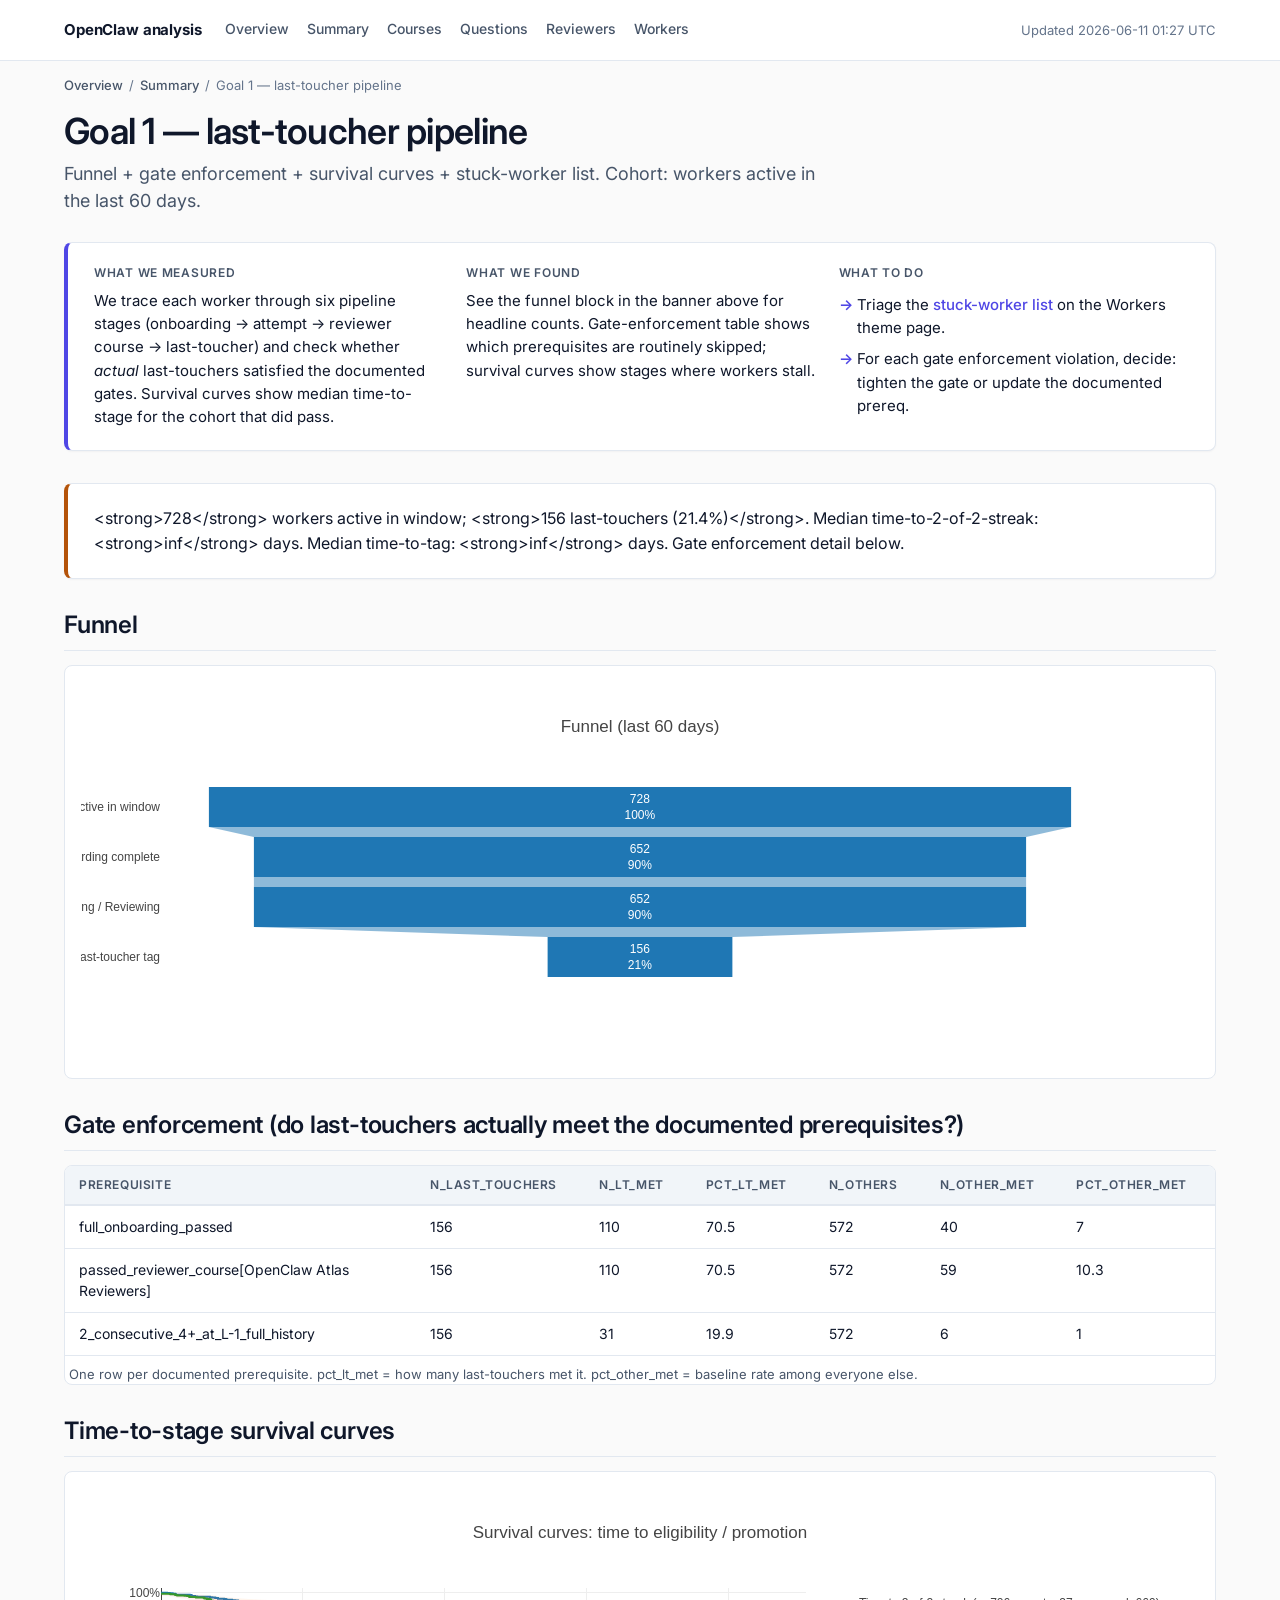
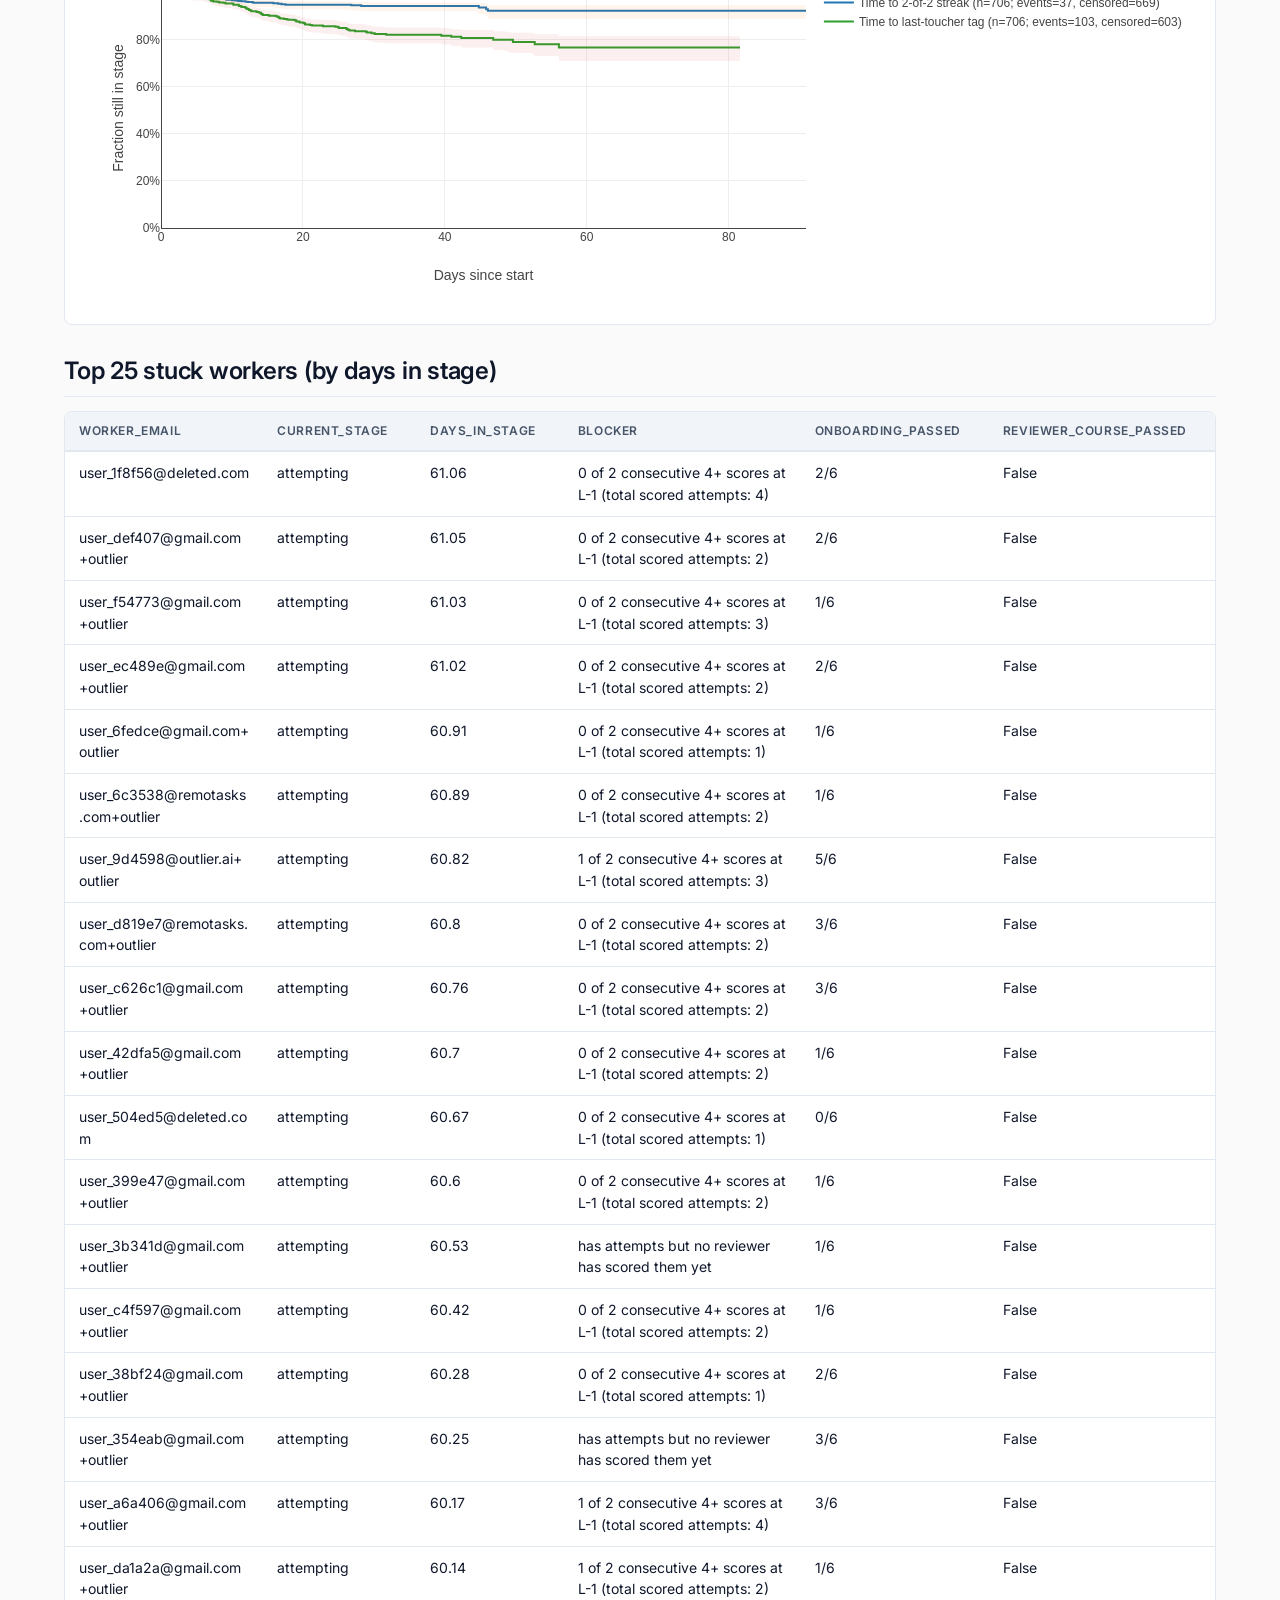
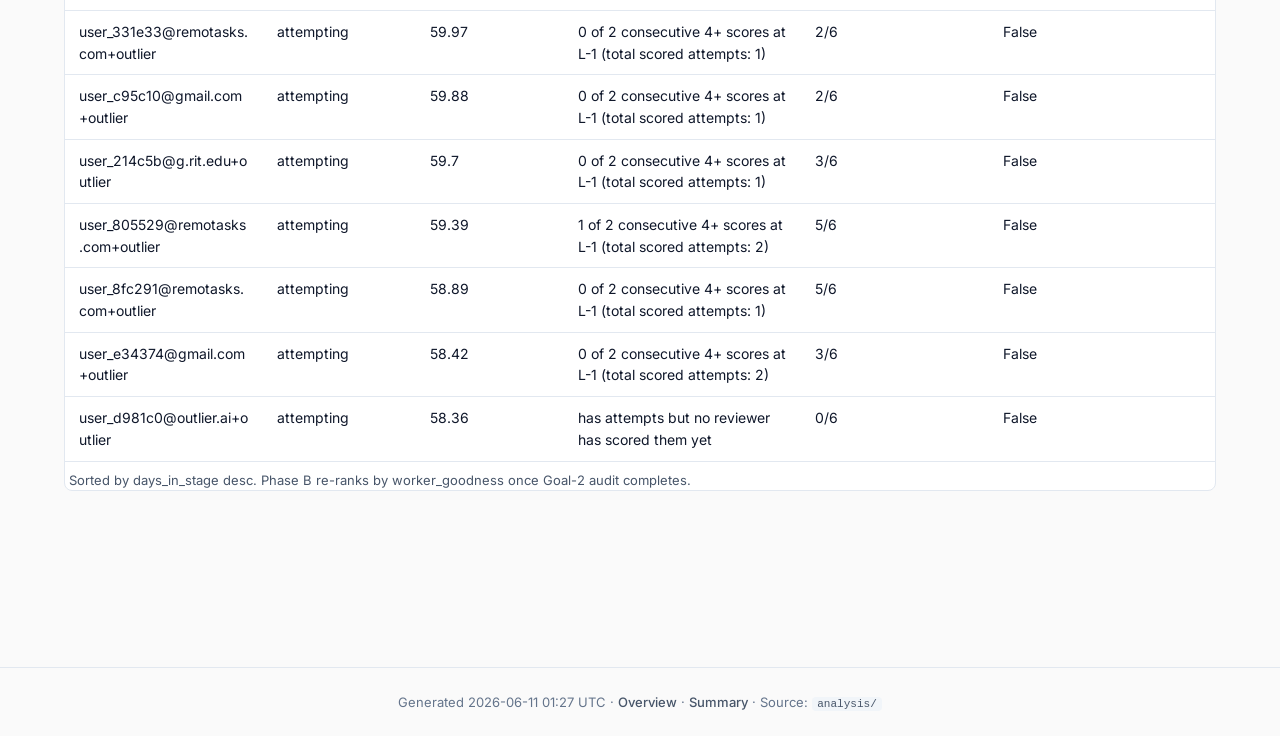
==== commit 494d0376: "Re-publish: include the supplementary 'Task Quality Module' course Pre-fix, the chatv2 analysis sile" ====
--- a/g1.html
+++ b/g1.html
@@ -16,7 +16,7 @@
   <div class="site-header-inner">
     <a class="site-title" href="index.html">OpenClaw analysis</a>
     <nav class="site-nav" aria-label="Primary"><a class="" href="index.html">Overview</a><a class="" href="summary.html">Summary</a><a class="" href="themes/courses.html">Courses</a><a class="" href="themes/questions.html">Questions</a><a class="" href="themes/reviewers.html">Reviewers</a><a class="" href="themes/workers.html">Workers</a></nav>
-    <span class="site-meta" title="2026-06-10T18:38+00:00">Updated 2026-06-10 18:38 UTC</span>
+    <span class="site-meta" title="2026-06-11T01:27+00:00">Updated 2026-06-11 01:27 UTC</span>
   </div>
 </header>
 <main class="page-shell">
@@ -36,10 +36,10 @@
       <ul><li>Triage the <a href="themes/workers.html#stuck">stuck-worker list</a> on the Workers theme page.</li><li>For each gate enforcement violation, decide: tighten the gate or update the documented prereq.</li></ul>
     </div>
   </div>
-</aside><div class="tldr" style="border-left-color:var(--color-warn);"><p>&lt;strong&gt;728&lt;/strong&gt; workers active in window; &lt;strong&gt;156 last-touchers (21.4%)&lt;/strong&gt;. Median time-to-2-of-2-streak: &lt;strong&gt;inf&lt;/strong&gt; days. Median time-to-tag: &lt;strong&gt;inf&lt;/strong&gt; days. Gate enforcement detail below.</p></div><section class="section"><h2>Funnel</h2><div class="plot-wrap"><div id="plot_0_0" class="plot"></div><script>Plotly.newPlot("plot_0_0", {"data": [{"type": "funnel", "x": [728, 652, 652, 156], "y": ["Workers active in window", "Onboarding complete", "Attempting / Reviewing", "Last-toucher tag"], "textinfo": "value+percent initial"}], "layout": {"title": {"text": "Funnel (last 60 days)"}, "height": 380}}.data, {"data": [{"type": "funnel", "x": [728, 652, 652, 156], "y": ["Workers active in window", "Onboarding complete", "Attempting / Reviewing", "Last-toucher tag"], "textinfo": "value+percent initial"}], "layout": {"title": {"text": "Funnel (last 60 days)"}, "height": 380}}.layout, {"responsive": true, "displaylogo": false});</script></div></section><section class="section"><h2>Gate enforcement (do last-touchers actually meet the documented prerequisites?)</h2><div class="table-wrap"><table class="data"><thead><tr><th>prerequisite</th><th>n_last_touchers</th><th>n_lt_met</th><th>pct_lt_met</th><th>n_others</th><th>n_other_met</th><th>pct_other_met</th></tr></thead><tbody><tr><td>full_onboarding_passed</td><td>156</td><td>110</td><td>70.5</td><td>572</td><td>40</td><td>7</td></tr><tr><td>passed_reviewer_course[OpenClaw Atlas Reviewers]</td><td>156</td><td>110</td><td>70.5</td><td>572</td><td>59</td><td>10.3</td></tr><tr><td>2_consecutive_4+_at_L-1_full_history</td><td>156</td><td>31</td><td>19.9</td><td>572</td><td>6</td><td>1</td></tr></tbody></table><p class="caption">One row per documented prerequisite. pct_lt_met = how many last-touchers met it. pct_other_met = baseline rate among everyone else.</p></div></section><section class="section"><h2>Time-to-stage survival curves</h2><div class="plot-wrap"><div id="plot_2_0" class="plot"></div><script>Plotly.newPlot("plot_2_0", {"data": [{"type": "scatter", "mode": "lines", "x": [0.0, 0.8409620949074074, 1.1888616885416667, 1.1900593274305555, 1.2081054976851853, 1.234010797337963, 1.3524049524305557, 1.3783331121527778, 1.4993062718749999, 1.559470137615741, 1.5630344547453705, 1.598082359837963, 1.611265994097222, 1.6387959722222223, 1.7142398714120368, 1.7761949640046297, 1.8091304501157406, 1.8235379038194444, 1.8358495010416667, 1.839334200115741, 1.8615329732638888, 1.870495172337963, 1.9987848726851853, 2.0099907394675927, 2.067632222222222, 2.0889124074074075, 2.106626549652778, 2.1789572788194445, 2.19622090150463, 2.435159836689815, 2.7281410056712962, 3.04111882974537, 3.0522397325231485, 3.059124582060185, 3.165876676967592, 3.383956746412037, 3.764787024189815, 3.800470808912037, 3.803664998726852, 3.8407203690972227, 3.900310820486111, 3.9041275913194444, 4.0413391319444445, 4.296559965277778, 4.326301053240741, 4.332773356481482, 4.452636260300926, 4.7995696527777785, 4.823263251041666, 4.935395403819444, 4.991964744097222, 4.996261144560186, 5.0102804964120375, 5.011643656134259, 5.029787301967593, 5.049085322800925, 5.083005693171296, 5.103269571759259, 5.3256493737268515, 5.467564176967593, 5.630457116782407, 6.336442845949074, 6.347617417708333, 6.442905762615742, 6.629229119097222, 6.893421956018519, 6.9224077996527775, 7.005776804282408, 7.005823366782407, 7.147645010300925, 7.162261514930555, 7.165313482523149, 7.216647835648148, 7.344506815856481, 7.368857070486111, 7.377239061226852, 7.6064686677083335, 7.644151944444444, 7.820957683912037, 7.9519511561342595, 7.970543586689815, 8.026888900462962, 8.033906481481482, 8.151935438541667, 8.187159929282407, 8.213112209375, 8.230272533449075, 8.243838181597223, 8.379797903819444, 8.435618251041667, 8.728486700115742, 8.825357116782406, 8.862595658449074, 8.879282741782406, 8.883731423611112, 9.023316387615742, 9.14340380787037, 9.145251862152778, 9.185475426967592, 9.261651237152778, 9.298869664351852, 9.65774695474537, 9.924667984837964, 9.979078528819445, 10.00500896863426, 10.02113701388889, 10.03452795011574, 10.103461781134259, 10.156211410763888, 10.322075531134258, 10.354929836689815, 10.382889605208334, 10.454833773148149, 10.863709143518518, 11.219831156134259, 11.237377799652778, 11.302557602893518, 11.339, 11.428686295023148, 11.921127743055555, 12.024688459375, 12.029175947800926, 12.097232707060186, 12.23043531122685, 12.237112604166668, 12.271957926967591, 12.380981352893517, 12.531138517245372, 12.67774328576389, 12.678192510300926, 12.733918065856482, 12.835559385300927, 12.86453388761574, 12.922018551967593, 12.926193819444444, 12.990548818171295, 13.00512832048611, 13.013100345949073, 13.020600462962962, 13.055711167708333, 13.12338826261574, 13.190925913078702, 13.198024512615742, 13.252396653819446, 13.37685632974537, 13.463892695486111, 13.499695010300927, 13.53491016076389, 13.560304987152776, 13.655382533449075, 13.762348389930555, 13.76826740613426, 13.791227417708333, 13.813815426967594, 13.869803239467593, 13.892448308912037, 13.91577882974537, 13.942506480208332, 13.953549408449074, 13.971639778819444, 14.016623042708334, 14.123493285763889, 14.16766774178241, 14.17032871400463, 14.190518332060186, 14.22241229039352, 14.239472845949074, 14.253850207060184, 14.470367973263889, 14.477954049652778, 14.482478112152778, 14.51469795011574, 14.515911514930556, 14.568160415393518, 14.578191746412038, 14.594815102893518, 14.610887880671298, 14.611073876041665, 14.63666777650463, 14.661309223263888, 14.676035172337965, 14.713881341319446, 14.718963505671297, 14.763640230208333, 14.784063806597223, 14.840703320486112, 14.857859906134259, 14.892255855208333, 14.932944605208332, 14.94620326261574, 14.956449558912036, 15.036902764930556, 15.117656931597223, 15.18528058900463, 15.313951295023148, 15.491668575115739, 15.529214570486111, 15.662367336689815, 15.669157649189815, 15.706822139930557, 15.787981433912037, 15.796939859837963, 15.825623969907408, 15.926590693171297, 15.931586839004629, 15.948571075115742, 15.963767776504628, 15.987306260300926, 15.989056144560186, 16.025272568171296, 16.025493725578702, 16.040518621412037, 16.079740045023147, 16.144085230208333, 16.159365172337964, 16.20462326261574, 16.276654558912035, 16.289120994097225, 16.31420505659722, 16.50789479166667, 16.634773702430554, 16.635699049652775, 16.637638644560184, 16.639820565856482, 16.766170334374998, 16.777469269560186, 16.79871402650463, 16.82835865613426, 16.841481653819443, 16.871127672337963, 16.872807197800928, 16.88031039224537, 16.88387882974537, 16.889862244097223, 16.89747771863426, 16.958693644560185, 16.967824049652776, 16.972807602893518, 16.980218078703704, 16.998705102893517, 17.06471379502315, 17.125601202430556, 17.256312521875, 17.315736144560184, 17.341037869097224, 17.364375299652778, 17.377463980208333, 17.543341354166667, 17.66827388761574, 17.688549952430556, 17.745310751041668, 17.81989371400463, 17.82838619085648, 17.862614165393516, 17.897631827430555, 17.904411630671294, 17.973476121412038, 18.002220068171297, 18.02108393391204, 18.07539135289352, 18.103944940856483, 18.21891604039352, 18.299095646875, 18.313533100578706, 18.404133922337962, 18.471235959375, 18.498298447800924, 18.596678609837962, 18.63724170011574, 18.68597380659722, 18.778962244097222, 18.821150681597224, 18.882752278819446, 18.917273332060187, 18.942173470949076, 18.976392394560186, 18.98825929270833, 19.000191757986112, 19.09362300798611, 19.16996968622685, 19.270793332060187, 19.412439778819447, 19.630064917708335, 19.68613045011574, 19.719750334375, 19.740435716319446, 19.744947996412037, 19.77286075104167, 19.88813442002315, 19.901183957060187, 19.918918170023147, 19.942902498726852, 19.985083922337964, 20.057171364467592, 20.067454443171297, 20.144180577430554, 20.159716920023147, 20.199229246412038, 20.270984431597224, 20.30060018391204, 20.325970913078702, 20.524110658449075, 20.52928414224537, 20.712452139930555, 20.717938239467593, 20.731715068171294, 20.789782614467594, 20.844297521875, 20.908568760300927, 20.935971862152776, 20.94198181585648, 20.94874785752315, 20.95208385289352, 21.057523876041667, 21.086246584375, 21.101428227893518, 21.147521387615743, 21.24792297326389, 21.354239952430557, 21.680403019560185, 21.769065230208334, 21.818395600578704, 21.89892152650463, 21.899836920023148, 21.90251070474537, 21.917384790393516, 22.06678498715278, 22.07401039224537, 22.115632487152777, 22.192934975578705, 22.225710889930554, 22.342507001041668, 22.427779628356483, 22.50150828576389, 22.58809098252315, 22.593977938541666, 22.682904859837965, 22.81312962835648, 22.819253679282408, 22.886196885300926, 22.896764049652777, 22.962657915393518, 23.02341209363426, 23.028200658449077, 23.055285808912036, 23.19790896863426, 23.500657788078705, 23.53655152650463, 23.59158433900463, 23.85864740613426, 23.867300068171296, 23.958411225578704, 23.995546121412037, 24.011470380671298, 24.013221561226853, 24.06356146863426, 24.218675704745372, 24.27512859826389, 24.320039339004627, 24.46014424641204, 24.59253946631944, 24.634868760300925, 24.851376966319442, 24.916648112152778, 24.975676653819445, 24.993730658449074, 25.21301337835648, 25.29664061215278, 25.296777371412038, 25.685078077430553, 25.71274467465278, 25.79871623715278, 26.095954038078705, 26.239667626041665, 26.561188077430554, 26.82188047453704, 26.90276812372685, 26.945324859837964, 26.970123957060185, 27.132927556597224, 27.16923474409722, 27.35291629502315, 27.412699524189815, 27.42700638761574, 27.528828459375003, 27.613548910763885, 27.623059165393517, 27.714011711689814, 27.736713204745367, 27.769801746412035, 27.89625073946759, 27.900647556597225, 27.903736376041667, 27.923330947800924, 27.98233154965278, 28.018856549652778, 28.073164674652777, 28.073479524189818, 28.214260405092592, 28.21978937372685, 28.23159498715278, 28.397386202430557, 28.47058142233796, 28.497871711689815, 28.50120351724537, 28.587811433912037, 28.63256429270833, 28.719248181597223, 28.733125149189814, 28.751819246412033, 29.271948690856483, 29.34602854039352, 29.45866304270833, 29.608507626041668, 29.694187197800925, 29.88355303113426, 30.11840197789352, 30.25279092465278, 30.25525535752315, 30.616980183912037, 31.100161943171297, 31.18389554270833, 31.775394420023147, 31.801920589004627, 31.886097082060182, 31.963844813541666, 31.964548181597223, 32.034301445486115, 32.042621098263886, 32.16029365613426, 32.40287075104167, 32.64323196631945, 32.760842903819444, 32.93653406122685, 33.01203776493056, 33.07822985983796, 33.21618198946759, 33.379100461689816, 33.54173719780093, 33.570107602893515, 33.75720448946759, 33.77455168854166, 33.79295038067129, 33.88974808900463, 33.903071584375, 33.925731480208334, 33.98528273020833, 34.04229197789352, 34.04258034594907, 34.06841542696759, 34.17105149178241, 34.192760542708335, 34.20203991770833, 34.30565796168981, 34.31086281122685, 34.31717525335648, 34.33108352881945, 34.39290864456019, 34.41301753344907, 34.417945832060184, 34.4248110056713, 34.58795698946759, 34.60895737141204, 34.73773797326389, 34.741845797337966, 34.90557124872685, 35.00634344780093, 35.25504740613426, 35.305474894560184, 35.32672338993056, 35.85418116770833, 36.60617151493056, 37.114548771875, 37.24410396863426, 37.71354616770834, 38.0322966306713, 38.241370056597226, 38.417669466319445, 38.505802510300924, 38.646898899189814, 38.66617744085648, 38.67814646863426, 38.74207746400463, 38.79303962835648, 38.931699431597224, 38.999807510300926, 39.02338947789352, 39.04601681585648, 39.04895864456018, 39.052374720949075, 39.07013602881945, 39.102129095949074, 39.10383624872685, 39.15777643391204, 39.17534524178241, 39.233685045023144, 39.302117545023144, 39.34139985983796, 39.396233852893516, 39.42925342465278, 39.53293629502315, 39.53365657280092, 39.57920766076389, 39.59900922326389, 39.618918308912036, 39.61971298483797, 39.63837933900463, 39.64843817002315, 39.65935977881944, 39.74206751030093, 40.04660039224537, 40.42449856354167, 40.565668494097224, 40.908150102893515, 41.36564232511574, 41.40209835520833, 41.480518216319446, 41.6405566306713, 41.82768203576389, 41.878141086689816, 41.95681739456019, 41.99030504502315, 42.037158725578706, 42.43191570474537, 42.44790707048611, 42.46312085520833, 42.55379748715278, 42.621511885300926, 42.62342587835648, 42.63257407280093, 42.63949018391204, 42.641032313541665, 42.67718849409722, 42.78019488298611, 42.88778789224537, 42.910644061226854, 42.946373980208335, 42.9612524755787, 43.07784490613426, 43.18656575104167, 43.4392362255787, 43.441418829745366, 43.46108632974537, 43.49342072789352, 43.562880021874996, 43.57376120243055, 43.612694084375, 43.661164327430555, 43.69816165381945, 43.739664084375, 43.761469929282406, 43.764487116782405, 43.77405916539352, 43.826236862152776, 43.84863518391204, 43.946202024189816, 43.95393832048611, 44.25585795011574, 44.34379192002315, 44.355674084375, 44.79428118055555, 45.195610924652776, 45.317484084375, 45.41287461678241, 45.531802336689815, 45.57413992928241, 45.67108886446759, 45.72591659594908, 45.73894072789352, 45.76719210520834, 45.82420269675926, 45.88652452418982, 45.99978731354167, 46.03788451261574, 46.07177946759259, 46.233574501041666, 46.31447895706018, 46.32130642233796, 46.33430962835648, 46.39218134131944, 46.51113105196759, 46.514741480208336, 46.57629880659722, 46.699251538078705, 46.938787741782406, 46.98042616770834, 47.04627421168981, 47.046606271875, 47.08814340150463, 47.120636086689814, 47.19419254502315, 47.25558648020833, 47.29287248715278, 47.35659821631945, 47.40182056585648, 47.45070945474537, 47.476195670023145, 47.528052591319444, 47.63838317002315, 47.71048242928241, 47.77195490613426, 47.90251729039352, 51.56373992928241, 51.95687630659723, 53.04220666539352, 53.08437167696759, 53.60345974409722, 53.62963757974536, 53.759011642245376, 53.85218980196759, 53.95819953576389, 54.00539650335648, 54.15563657280092, 54.20927494085648, 54.32456062372685, 54.37311718622685, 54.378716387615746, 54.42833057743055, 54.55365834363426, 54.665047672337955, 54.671934327430556, 54.69259031122685, 54.719037417708336, 54.865280959375, 54.98541170011574, 55.01206469780093, 55.042456896875, 55.11546491770834, 55.38490297326389, 55.496475045023146, 55.54142672326389, 55.725075241782406, 55.76239576261574, 55.81448494085649, 55.854462741782406, 55.885344512615745, 55.92989430428241, 55.99199891076389, 56.25480987141204, 56.497572788078706, 56.69521826261574, 56.93418465150463, 59.046863887615736, 59.1052099755787, 59.417871850578706, 59.59222726724538, 59.85643138761574, 59.88692132974537, 59.89838652650464, 59.95048536909722, 59.96655602881945, 59.991332220949076, 60.27935960520833, 60.29291715150463, 60.385821399189815, 60.48990936215278, 60.52078106354166, 60.533966410763895, 60.60975336678241, 60.62888873715278, 60.73173409594907, 62.92172738298611, 62.97182426956019, 63.03244898020833, 63.116101503356475, 63.16112027650463, 63.24433999872686, 63.272172301967586, 67.50500047326389, 67.51394590150463, 68.07601380659722, 68.27995929270833, 69.21881607511574, 69.52165232511574, 69.61587997557871, 69.62535768391203, 69.77236950104167, 70.27231892233796, 70.28225114456019, 71.08041010289351, 71.565905959375, 71.66556995243054, 72.20842658437499, 72.39835943159723, 72.60155614456019, 73.18210535752314, 73.73199773020833, 73.97403499872685, 74.93023681585647, 74.99129255659722, 76.66348271863426, 76.86777186215278, 76.93784062372686, 77.16669901493054, 77.17742451261574, 77.32484246400463, 77.34805487141205, 77.55104073946758, 78.63841215150462, 78.77778598252316, 78.80715865613426, 78.92851742928241, 79.30869431585648, 80.96892951261574, 81.31625235983796, 89.85805109826389, 90.61986156122686], "y": [1.0, 0.9985835694050996, 0.9985835694050996, 0.9985835694050996, 0.9971631091356751, 0.9971631091356751, 0.9971631091356751, 0.9971631091356751, 0.9971631091356751, 0.9971631091356751, 0.9971631091356751, 0.9971631091356751, 0.9971631091356751, 0.9957262746844707, 0.9957262746844707, 0.9957262746844707, 0.9957262746844707, 0.9957262746844707, 0.9957262746844707, 0.9957262746844707, 0.9957262746844707, 0.9957262746844707, 0.9942726596849308, 0.9942726596849308, 0.9928169164057437, 0.9913611731265558, 0.9913611731265558, 0.9913611731265558, 0.9913611731265558, 0.9913611731265558, 0.9913611731265558, 0.9913611731265558, 0.9913611731265558, 0.9913611731265558, 0.9913611731265558, 0.9913611731265558, 0.9913611731265558, 0.9913611731265558, 0.9913611731265558, 0.9913611731265558, 0.9913611731265558, 0.9913611731265558, 0.9898704044451622, 0.9883796357637691, 0.9868888670823759, 0.985398098400982, 0.985398098400982, 0.9839050709791625, 0.9839050709791625, 0.9839050709791625, 0.9839050709791625, 0.9839050709791625, 0.9839050709791625, 0.9839050709791625, 0.9839050709791625, 0.9839050709791625, 0.9839050709791625, 0.9823913708699642, 0.9823913708699642, 0.9823913708699642, 0.9823913708699642, 0.9823913708699642, 0.9823913708699642, 0.9823913708699642, 0.9823913708699642, 0.9808611662424408, 0.9808611662424408, 0.9808611662424408, 0.9808611662424408, 0.9808611662424408, 0.9808611662424408, 0.9808611662424408, 0.9793165029885154, 0.9793165029885154, 0.9793165029885154, 0.9793165029885154, 0.9793165029885154, 0.9777620323488514, 0.9777620323488514, 0.9777620323488514, 0.9777620323488514, 0.9762001121693802, 0.9746381919899098, 0.9746381919899098, 0.9746381919899098, 0.9746381919899098, 0.9746381919899098, 0.9746381919899098, 0.9746381919899098, 0.9746381919899098, 0.9746381919899098, 0.9746381919899098, 0.9746381919899098, 0.9746381919899098, 0.9730482438789962, 0.9730482438789962, 0.971455693561682, 0.971455693561682, 0.971455693561682, 0.971455693561682, 0.9698552723202292, 0.9698552723202292, 0.9698552723202292, 0.9698552723202292, 0.9698552723202292, 0.9682442170505944, 0.9682442170505944, 0.9682442170505944, 0.9682442170505944, 0.9682442170505944, 0.9682442170505944, 0.9682442170505944, 0.9666169158454673, 0.9649896146403403, 0.9649896146403403, 0.9649896146403403, 0.9649896146403403, 0.9633540390223061, 0.9633540390223061, 0.9617156818130849, 0.9617156818130849, 0.9617156818130849, 0.9617156818130849, 0.9617156818130849, 0.9600660837310733, 0.9600660837310733, 0.9600660837310733, 0.9600660837310733, 0.9600660837310733, 0.9600660837310733, 0.9600660837310733, 0.9600660837310733, 0.9600660837310733, 0.9600660837310733, 0.9583905757315422, 0.9583905757315422, 0.9583905757315422, 0.9583905757315422, 0.9567062337706786, 0.9567062337706786, 0.9567062337706786, 0.9567062337706786, 0.9567062337706786, 0.9567062337706786, 0.9567062337706786, 0.9567062337706786, 0.9567062337706786, 0.9567062337706786, 0.9567062337706786, 0.9567062337706786, 0.9567062337706786, 0.9567062337706786, 0.9567062337706786, 0.9567062337706786, 0.9567062337706786, 0.9567062337706786, 0.9567062337706786, 0.9567062337706786, 0.9567062337706786, 0.9567062337706786, 0.9567062337706786, 0.9567062337706786, 0.9567062337706786, 0.9567062337706786, 0.9567062337706786, 0.9567062337706786, 0.9567062337706786, 0.9567062337706786, 0.9567062337706786, 0.9567062337706786, 0.9567062337706786, 0.9567062337706786, 0.9567062337706786, 0.9567062337706786, 0.9567062337706786, 0.9567062337706786, 0.9567062337706786, 0.9567062337706786, 0.9567062337706786, 0.9567062337706786, 0.9567062337706786, 0.9567062337706786, 0.9567062337706786, 0.9567062337706786, 0.9567062337706786, 0.9567062337706786, 0.9567062337706786, 0.9567062337706786, 0.9567062337706786, 0.9567062337706786, 0.9567062337706786, 0.9567062337706786, 0.9567062337706786, 0.9567062337706786, 0.9567062337706786, 0.9567062337706786, 0.9567062337706786, 0.9567062337706786, 0.9567062337706786, 0.9567062337706786, 0.9567062337706786, 0.9567062337706786, 0.9548117659810336, 0.9548117659810336, 0.9548117659810336, 0.9548117659810336, 0.9548117659810336, 0.9548117659810336, 0.9548117659810336, 0.9548117659810336, 0.9548117659810336, 0.9548117659810336, 0.9548117659810336, 0.9548117659810336, 0.9548117659810336, 0.9548117659810336, 0.9548117659810336, 0.9548117659810336, 0.9548117659810336, 0.952855184493367, 0.952855184493367, 0.952855184493367, 0.952855184493367, 0.952855184493367, 0.952855184493367, 0.952855184493367, 0.952855184493367, 0.952855184493367, 0.952855184493367, 0.952855184493367, 0.952855184493367, 0.952855184493367, 0.952855184493367, 0.952855184493367, 0.952855184493367, 0.952855184493367, 0.952855184493367, 0.952855184493367, 0.9508235103260043, 0.9508235103260043, 0.9508235103260043, 0.9508235103260043, 0.9508235103260043, 0.9508235103260043, 0.9508235103260043, 0.9508235103260043, 0.9508235103260043, 0.9487565026948607, 0.9487565026948607, 0.9487565026948607, 0.9487565026948607, 0.9487565026948607, 0.9487565026948607, 0.9487565026948607, 0.9487565026948607, 0.9487565026948607, 0.9487565026948607, 0.9487565026948607, 0.9487565026948607, 0.9487565026948607, 0.9487565026948607, 0.9487565026948607, 0.9487565026948607, 0.9487565026948607, 0.9487565026948607, 0.9487565026948607, 0.9487565026948607, 0.9487565026948607, 0.9487565026948607, 0.9487565026948607, 0.9487565026948607, 0.9487565026948607, 0.9487565026948607, 0.9487565026948607, 0.9487565026948607, 0.9487565026948607, 0.9487565026948607, 0.9487565026948607, 0.9487565026948607, 0.9487565026948607, 0.9487565026948607, 0.9487565026948607, 0.9487565026948607, 0.9487565026948607, 0.9487565026948607, 0.9487565026948607, 0.9487565026948607, 0.9487565026948607, 0.9487565026948607, 0.9487565026948607, 0.9487565026948607, 0.9487565026948607, 0.9487565026948607, 0.9487565026948607, 0.9487565026948607, 0.9487565026948607, 0.9487565026948607, 0.9487565026948607, 0.9487565026948607, 0.9487565026948607, 0.9487565026948607, 0.9487565026948607, 0.9487565026948607, 0.9487565026948607, 0.9487565026948607, 0.9487565026948607, 0.9487565026948607, 0.9487565026948607, 0.9487565026948607, 0.9487565026948607, 0.9487565026948607, 0.9487565026948607, 0.9487565026948607, 0.9487565026948607, 0.9487565026948607, 0.9487565026948607, 0.9487565026948607, 0.9487565026948607, 0.9487565026948607, 0.9487565026948607, 0.9487565026948607, 0.9487565026948607, 0.9487565026948607, 0.9487565026948607, 0.9487565026948607, 0.9487565026948607, 0.9487565026948607, 0.9487565026948607, 0.9487565026948607, 0.9487565026948607, 0.9487565026948607, 0.9487565026948607, 0.9487565026948607, 0.9487565026948607, 0.9487565026948607, 0.9487565026948607, 0.9487565026948607, 0.9487565026948607, 0.9487565026948607, 0.9487565026948607, 0.9487565026948607, 0.9487565026948607, 0.9487565026948607, 0.9487565026948607, 0.9487565026948607, 0.9487565026948607, 0.9487565026948607, 0.9487565026948607, 0.9487565026948607, 0.9487565026948607, 0.9487565026948607, 0.9487565026948607, 0.9487565026948607, 0.9487565026948607, 0.9487565026948607, 0.9487565026948607, 0.9487565026948607, 0.9487565026948607, 0.9487565026948607, 0.9487565026948607, 0.9487565026948607, 0.9487565026948607, 0.9487565026948607, 0.9487565026948607, 0.9487565026948607, 0.9487565026948607, 0.9487565026948607, 0.9487565026948607, 0.9487565026948607, 0.9487565026948607, 0.9487565026948607, 0.9487565026948607, 0.9487565026948607, 0.9487565026948607, 0.9487565026948607, 0.9458988023855391, 0.9458988023855391, 0.9458988023855391, 0.9458988023855391, 0.9458988023855391, 0.9458988023855391, 0.9458988023855391, 0.9458988023855391, 0.9458988023855391, 0.9458988023855391, 0.9458988023855391, 0.9458988023855391, 0.9458988023855391, 0.9458988023855391, 0.9458988023855391, 0.9458988023855391, 0.9458988023855391, 0.9458988023855391, 0.9458988023855391, 0.9458988023855391, 0.9458988023855391, 0.9458988023855391, 0.9458988023855391, 0.9428376412127696, 0.9428376412127696, 0.9428376412127696, 0.9428376412127696, 0.9428376412127696, 0.9428376412127696, 0.9428376412127696, 0.9428376412127696, 0.9428376412127696, 0.9428376412127696, 0.9428376412127696, 0.9428376412127696, 0.9428376412127696, 0.9428376412127696, 0.9428376412127696, 0.9428376412127696, 0.9428376412127696, 0.9428376412127696, 0.9428376412127696, 0.9428376412127696, 0.9428376412127696, 0.9428376412127696, 0.9428376412127696, 0.9428376412127696, 0.9428376412127696, 0.9428376412127696, 0.9428376412127696, 0.9428376412127696, 0.9428376412127696, 0.9428376412127696, 0.9428376412127696, 0.9428376412127696, 0.9428376412127696, 0.9428376412127696, 0.9428376412127696, 0.9428376412127696, 0.9428376412127696, 0.9428376412127696, 0.9428376412127696, 0.9428376412127696, 0.9428376412127696, 0.9428376412127696, 0.9428376412127696, 0.9428376412127696, 0.9428376412127696, 0.9428376412127696, 0.9428376412127696, 0.9428376412127696, 0.9428376412127696, 0.9428376412127696, 0.9428376412127696, 0.9428376412127696, 0.9428376412127696, 0.9428376412127696, 0.9428376412127696, 0.9428376412127696, 0.9428376412127696, 0.9428376412127696, 0.9428376412127696, 0.9428376412127696, 0.9428376412127696, 0.9428376412127696, 0.9428376412127696, 0.9428376412127696, 0.9428376412127696, 0.9428376412127696, 0.9428376412127696, 0.9428376412127696, 0.9428376412127696, 0.9428376412127696, 0.9428376412127696, 0.9428376412127696, 0.9428376412127696, 0.9428376412127696, 0.9428376412127696, 0.9428376412127696, 0.9428376412127696, 0.9428376412127696, 0.9428376412127696, 0.9428376412127696, 0.9428376412127696, 0.9428376412127696, 0.9428376412127696, 0.9428376412127696, 0.9428376412127696, 0.9428376412127696, 0.9428376412127696, 0.9428376412127696, 0.9428376412127696, 0.9428376412127696, 0.9428376412127696, 0.9428376412127696, 0.9428376412127696, 0.9428376412127696, 0.9428376412127696, 0.9428376412127696, 0.9428376412127696, 0.9428376412127696, 0.9428376412127696, 0.9428376412127696, 0.9428376412127696, 0.9428376412127696, 0.9428376412127696, 0.9428376412127696, 0.9428376412127696, 0.9428376412127696, 0.9428376412127696, 0.9428376412127696, 0.9428376412127696, 0.9428376412127696, 0.9428376412127696, 0.9428376412127696, 0.9428376412127696, 0.9428376412127696, 0.9428376412127696, 0.9428376412127696, 0.9428376412127696, 0.9428376412127696, 0.9428376412127696, 0.9428376412127696, 0.9428376412127696, 0.9428376412127696, 0.9428376412127696, 0.9428376412127696, 0.9428376412127696, 0.9428376412127696, 0.9428376412127696, 0.9428376412127696, 0.9428376412127696, 0.9428376412127696, 0.9428376412127696, 0.9428376412127696, 0.9428376412127696, 0.9428376412127696, 0.9428376412127696, 0.9428376412127696, 0.9428376412127696, 0.9428376412127696, 0.9428376412127696, 0.9428376412127696, 0.9428376412127696, 0.9428376412127696, 0.9428376412127696, 0.9428376412127696, 0.9428376412127696, 0.9428376412127696, 0.9428376412127696, 0.9428376412127696, 0.9428376412127696, 0.9428376412127696, 0.9428376412127696, 0.9428376412127696, 0.9428376412127696, 0.9428376412127696, 0.9428376412127696, 0.9428376412127696, 0.9428376412127696, 0.9428376412127696, 0.9428376412127696, 0.9428376412127696, 0.9428376412127696, 0.9428376412127696, 0.936423779707921, 0.936423779707921, 0.936423779707921, 0.936423779707921, 0.936423779707921, 0.936423779707921, 0.936423779707921, 0.936423779707921, 0.936423779707921, 0.936423779707921, 0.9295885696370604, 0.9295885696370604, 0.9295885696370604, 0.9295885696370604, 0.9225991818954282, 0.9225991818954282, 0.9225991818954282, 0.9225991818954282, 0.9225991818954282, 0.9225991818954282, 0.9225991818954282, 0.9225991818954282, 0.9225991818954282, 0.9225991818954282, 0.9225991818954282, 0.9225991818954282, 0.9225991818954282, 0.9225991818954282, 0.9225991818954282, 0.9225991818954282, 0.9225991818954282, 0.9225991818954282, 0.9225991818954282, 0.9225991818954282, 0.9225991818954282, 0.9225991818954282, 0.9225991818954282, 0.9225991818954282, 0.9225991818954282, 0.9225991818954282, 0.9225991818954282, 0.9225991818954282, 0.9225991818954282, 0.9225991818954282, 0.9225991818954282, 0.9225991818954282, 0.9225991818954282, 0.9225991818954282, 0.9225991818954282, 0.9225991818954282, 0.9225991818954282, 0.9225991818954282, 0.9225991818954282, 0.9225991818954282, 0.9225991818954282, 0.9225991818954282, 0.9225991818954282, 0.9225991818954282, 0.9225991818954282, 0.9225991818954282, 0.9225991818954282, 0.9225991818954282, 0.9225991818954282, 0.9225991818954282, 0.9225991818954282, 0.9225991818954282, 0.9225991818954282, 0.9225991818954282, 0.9225991818954282, 0.9225991818954282, 0.9225991818954282, 0.9225991818954282, 0.9225991818954282, 0.9225991818954282, 0.9225991818954282, 0.9225991818954282, 0.9225991818954282, 0.9225991818954282, 0.9225991818954282, 0.9225991818954282, 0.9225991818954282, 0.9225991818954282, 0.9225991818954282, 0.9225991818954282, 0.9225991818954282, 0.9225991818954282, 0.9225991818954282, 0.9225991818954282, 0.9225991818954282, 0.9225991818954282, 0.9225991818954282, 0.9225991818954282, 0.9225991818954282, 0.9225991818954282, 0.9225991818954282, 0.9225991818954282, 0.9225991818954282, 0.9225991818954282, 0.9225991818954282, 0.9225991818954282, 0.9225991818954282, 0.9225991818954282, 0.9225991818954282, 0.9225991818954282, 0.9225991818954282, 0.9225991818954282, 0.9225991818954282, 0.9225991818954282, 0.9225991818954282, 0.9225991818954282, 0.9225991818954282, 0.9225991818954282, 0.9225991818954282, 0.9225991818954282, 0.9225991818954282, 0.9225991818954282, 0.9225991818954282, 0.9225991818954282, 0.9225991818954282, 0.9225991818954282, 0.9225991818954282, 0.9225991818954282, 0.9225991818954282, 0.9225991818954282, 0.9225991818954282, 0.9225991818954282, 0.9225991818954282, 0.9225991818954282, 0.9225991818954282, 0.9225991818954282, 0.9225991818954282, 0.9225991818954282, 0.9225991818954282, 0.9225991818954282, 0.9225991818954282, 0.9225991818954282, 0.9225991818954282, 0.9225991818954282, 0.9225991818954282, 0.9225991818954282, 0.9225991818954282, 0.9225991818954282, 0.9225991818954282, 0.9225991818954282, 0.9225991818954282, 0.9225991818954282, 0.9225991818954282], "name": "Time to 2-of-2 streak (n=706; events=37, censored=669)", "line": {"shape": "hv"}, "hovertemplate": "Day %{x:.0f}<br>%{y:.1%} still in stage<extra></extra>"}, {"type": "scatter", "mode": "lines", "x": [0.0, 0.8409620949074074, 1.1888616885416667, 1.1900593274305555, 1.2081054976851853, 1.234010797337963, 1.3524049524305557, 1.3783331121527778, 1.4993062718749999, 1.559470137615741, 1.5630344547453705, 1.598082359837963, 1.611265994097222, 1.6387959722222223, 1.7142398714120368, 1.7761949640046297, 1.8091304501157406, 1.8235379038194444, 1.8358495010416667, 1.839334200115741, 1.8615329732638888, 1.870495172337963, 1.9987848726851853, 2.0099907394675927, 2.067632222222222, 2.0889124074074075, 2.106626549652778, 2.1789572788194445, 2.19622090150463, 2.435159836689815, 2.7281410056712962, 3.04111882974537, 3.0522397325231485, 3.059124582060185, 3.165876676967592, 3.383956746412037, 3.764787024189815, 3.800470808912037, 3.803664998726852, 3.8407203690972227, 3.900310820486111, 3.9041275913194444, 4.0413391319444445, 4.296559965277778, 4.326301053240741, 4.332773356481482, 4.452636260300926, 4.7995696527777785, 4.823263251041666, 4.935395403819444, 4.991964744097222, 4.996261144560186, 5.0102804964120375, 5.011643656134259, 5.029787301967593, 5.049085322800925, 5.083005693171296, 5.103269571759259, 5.3256493737268515, 5.467564176967593, 5.630457116782407, 6.336442845949074, 6.347617417708333, 6.442905762615742, 6.629229119097222, 6.893421956018519, 6.9224077996527775, 7.005776804282408, 7.005823366782407, 7.147645010300925, 7.162261514930555, 7.165313482523149, 7.216647835648148, 7.344506815856481, 7.368857070486111, 7.377239061226852, 7.6064686677083335, 7.644151944444444, 7.820957683912037, 7.9519511561342595, 7.970543586689815, 8.026888900462962, 8.033906481481482, 8.151935438541667, 8.187159929282407, 8.213112209375, 8.230272533449075, 8.243838181597223, 8.379797903819444, 8.435618251041667, 8.728486700115742, 8.825357116782406, 8.862595658449074, 8.879282741782406, 8.883731423611112, 9.023316387615742, 9.14340380787037, 9.145251862152778, 9.185475426967592, 9.261651237152778, 9.298869664351852, 9.65774695474537, 9.924667984837964, 9.979078528819445, 10.00500896863426, 10.02113701388889, 10.03452795011574, 10.103461781134259, 10.156211410763888, 10.322075531134258, 10.354929836689815, 10.382889605208334, 10.454833773148149, 10.863709143518518, 11.219831156134259, 11.237377799652778, 11.302557602893518, 11.339, 11.428686295023148, 11.921127743055555, 12.024688459375, 12.029175947800926, 12.097232707060186, 12.23043531122685, 12.237112604166668, 12.271957926967591, 12.380981352893517, 12.531138517245372, 12.67774328576389, 12.678192510300926, 12.733918065856482, 12.835559385300927, 12.86453388761574, 12.922018551967593, 12.926193819444444, 12.990548818171295, 13.00512832048611, 13.013100345949073, 13.020600462962962, 13.055711167708333, 13.12338826261574, 13.190925913078702, 13.198024512615742, 13.252396653819446, 13.37685632974537, 13.463892695486111, 13.499695010300927, 13.53491016076389, 13.560304987152776, 13.655382533449075, 13.762348389930555, 13.76826740613426, 13.791227417708333, 13.813815426967594, 13.869803239467593, 13.892448308912037, 13.91577882974537, 13.942506480208332, 13.953549408449074, 13.971639778819444, 14.016623042708334, 14.123493285763889, 14.16766774178241, 14.17032871400463, 14.190518332060186, 14.22241229039352, 14.239472845949074, 14.253850207060184, 14.470367973263889, 14.477954049652778, 14.482478112152778, 14.51469795011574, 14.515911514930556, 14.568160415393518, 14.578191746412038, 14.594815102893518, 14.610887880671298, 14.611073876041665, 14.63666777650463, 14.661309223263888, 14.676035172337965, 14.713881341319446, 14.718963505671297, 14.763640230208333, 14.784063806597223, 14.840703320486112, 14.857859906134259, 14.892255855208333, 14.932944605208332, 14.94620326261574, 14.956449558912036, 15.036902764930556, 15.117656931597223, 15.18528058900463, 15.313951295023148, 15.491668575115739, 15.529214570486111, 15.662367336689815, 15.669157649189815, 15.706822139930557, 15.787981433912037, 15.796939859837963, 15.825623969907408, 15.926590693171297, 15.931586839004629, 15.948571075115742, 15.963767776504628, 15.987306260300926, 15.989056144560186, 16.025272568171296, 16.025493725578702, 16.040518621412037, 16.079740045023147, 16.144085230208333, 16.159365172337964, 16.20462326261574, 16.276654558912035, 16.289120994097225, 16.31420505659722, 16.50789479166667, 16.634773702430554, 16.635699049652775, 16.637638644560184, 16.639820565856482, 16.766170334374998, 16.777469269560186, 16.79871402650463, 16.82835865613426, 16.841481653819443, 16.871127672337963, 16.872807197800928, 16.88031039224537, 16.88387882974537, 16.889862244097223, 16.89747771863426, 16.958693644560185, 16.967824049652776, 16.972807602893518, 16.980218078703704, 16.998705102893517, 17.06471379502315, 17.125601202430556, 17.256312521875, 17.315736144560184, 17.341037869097224, 17.364375299652778, 17.377463980208333, 17.543341354166667, 17.66827388761574, 17.688549952430556, 17.745310751041668, 17.81989371400463, 17.82838619085648, 17.862614165393516, 17.897631827430555, 17.904411630671294, 17.973476121412038, 18.002220068171297, 18.02108393391204, 18.07539135289352, 18.103944940856483, 18.21891604039352, 18.299095646875, 18.313533100578706, 18.404133922337962, 18.471235959375, 18.498298447800924, 18.596678609837962, 18.63724170011574, 18.68597380659722, 18.778962244097222, 18.821150681597224, 18.882752278819446, 18.917273332060187, 18.942173470949076, 18.976392394560186, 18.98825929270833, 19.000191757986112, 19.09362300798611, 19.16996968622685, 19.270793332060187, 19.412439778819447, 19.630064917708335, 19.68613045011574, 19.719750334375, 19.740435716319446, 19.744947996412037, 19.77286075104167, 19.88813442002315, 19.901183957060187, 19.918918170023147, 19.942902498726852, 19.985083922337964, 20.057171364467592, 20.067454443171297, 20.144180577430554, 20.159716920023147, 20.199229246412038, 20.270984431597224, 20.30060018391204, 20.325970913078702, 20.524110658449075, 20.52928414224537, 20.712452139930555, 20.717938239467593, 20.731715068171294, 20.789782614467594, 20.844297521875, 20.908568760300927, 20.935971862152776, 20.94198181585648, 20.94874785752315, 20.95208385289352, 21.057523876041667, 21.086246584375, 21.101428227893518, 21.147521387615743, 21.24792297326389, 21.354239952430557, 21.680403019560185, 21.769065230208334, 21.818395600578704, 21.89892152650463, 21.899836920023148, 21.90251070474537, 21.917384790393516, 22.06678498715278, 22.07401039224537, 22.115632487152777, 22.192934975578705, 22.225710889930554, 22.342507001041668, 22.427779628356483, 22.50150828576389, 22.58809098252315, 22.593977938541666, 22.682904859837965, 22.81312962835648, 22.819253679282408, 22.886196885300926, 22.896764049652777, 22.962657915393518, 23.02341209363426, 23.028200658449077, 23.055285808912036, 23.19790896863426, 23.500657788078705, 23.53655152650463, 23.59158433900463, 23.85864740613426, 23.867300068171296, 23.958411225578704, 23.995546121412037, 24.011470380671298, 24.013221561226853, 24.06356146863426, 24.218675704745372, 24.27512859826389, 24.320039339004627, 24.46014424641204, 24.59253946631944, 24.634868760300925, 24.851376966319442, 24.916648112152778, 24.975676653819445, 24.993730658449074, 25.21301337835648, 25.29664061215278, 25.296777371412038, 25.685078077430553, 25.71274467465278, 25.79871623715278, 26.095954038078705, 26.239667626041665, 26.561188077430554, 26.82188047453704, 26.90276812372685, 26.945324859837964, 26.970123957060185, 27.132927556597224, 27.16923474409722, 27.35291629502315, 27.412699524189815, 27.42700638761574, 27.528828459375003, 27.613548910763885, 27.623059165393517, 27.714011711689814, 27.736713204745367, 27.769801746412035, 27.89625073946759, 27.900647556597225, 27.903736376041667, 27.923330947800924, 27.98233154965278, 28.018856549652778, 28.073164674652777, 28.073479524189818, 28.214260405092592, 28.21978937372685, 28.23159498715278, 28.397386202430557, 28.47058142233796, 28.497871711689815, 28.50120351724537, 28.587811433912037, 28.63256429270833, 28.719248181597223, 28.733125149189814, 28.751819246412033, 29.271948690856483, 29.34602854039352, 29.45866304270833, 29.608507626041668, 29.694187197800925, 29.88355303113426, 30.11840197789352, 30.25279092465278, 30.25525535752315, 30.616980183912037, 31.100161943171297, 31.18389554270833, 31.775394420023147, 31.801920589004627, 31.886097082060182, 31.963844813541666, 31.964548181597223, 32.034301445486115, 32.042621098263886, 32.16029365613426, 32.40287075104167, 32.64323196631945, 32.760842903819444, 32.93653406122685, 33.01203776493056, 33.07822985983796, 33.21618198946759, 33.379100461689816, 33.54173719780093, 33.570107602893515, 33.75720448946759, 33.77455168854166, 33.79295038067129, 33.88974808900463, 33.903071584375, 33.925731480208334, 33.98528273020833, 34.04229197789352, 34.04258034594907, 34.06841542696759, 34.17105149178241, 34.192760542708335, 34.20203991770833, 34.30565796168981, 34.31086281122685, 34.31717525335648, 34.33108352881945, 34.39290864456019, 34.41301753344907, 34.417945832060184, 34.4248110056713, 34.58795698946759, 34.60895737141204, 34.73773797326389, 34.741845797337966, 34.90557124872685, 35.00634344780093, 35.25504740613426, 35.305474894560184, 35.32672338993056, 35.85418116770833, 36.60617151493056, 37.114548771875, 37.24410396863426, 37.71354616770834, 38.0322966306713, 38.241370056597226, 38.417669466319445, 38.505802510300924, 38.646898899189814, 38.66617744085648, 38.67814646863426, 38.74207746400463, 38.79303962835648, 38.931699431597224, 38.999807510300926, 39.02338947789352, 39.04601681585648, 39.04895864456018, 39.052374720949075, 39.07013602881945, 39.102129095949074, 39.10383624872685, 39.15777643391204, 39.17534524178241, 39.233685045023144, 39.302117545023144, 39.34139985983796, 39.396233852893516, 39.42925342465278, 39.53293629502315, 39.53365657280092, 39.57920766076389, 39.59900922326389, 39.618918308912036, 39.61971298483797, 39.63837933900463, 39.64843817002315, 39.65935977881944, 39.74206751030093, 40.04660039224537, 40.42449856354167, 40.565668494097224, 40.908150102893515, 41.36564232511574, 41.40209835520833, 41.480518216319446, 41.6405566306713, 41.82768203576389, 41.878141086689816, 41.95681739456019, 41.99030504502315, 42.037158725578706, 42.43191570474537, 42.44790707048611, 42.46312085520833, 42.55379748715278, 42.621511885300926, 42.62342587835648, 42.63257407280093, 42.63949018391204, 42.641032313541665, 42.67718849409722, 42.78019488298611, 42.88778789224537, 42.910644061226854, 42.946373980208335, 42.9612524755787, 43.07784490613426, 43.18656575104167, 43.4392362255787, 43.441418829745366, 43.46108632974537, 43.49342072789352, 43.562880021874996, 43.57376120243055, 43.612694084375, 43.661164327430555, 43.69816165381945, 43.739664084375, 43.761469929282406, 43.764487116782405, 43.77405916539352, 43.826236862152776, 43.84863518391204, 43.946202024189816, 43.95393832048611, 44.25585795011574, 44.34379192002315, 44.355674084375, 44.79428118055555, 45.195610924652776, 45.317484084375, 45.41287461678241, 45.531802336689815, 45.57413992928241, 45.67108886446759, 45.72591659594908, 45.73894072789352, 45.76719210520834, 45.82420269675926, 45.88652452418982, 45.99978731354167, 46.03788451261574, 46.07177946759259, 46.233574501041666, 46.31447895706018, 46.32130642233796, 46.33430962835648, 46.39218134131944, 46.51113105196759, 46.514741480208336, 46.57629880659722, 46.699251538078705, 46.938787741782406, 46.98042616770834, 47.04627421168981, 47.046606271875, 47.08814340150463, 47.120636086689814, 47.19419254502315, 47.25558648020833, 47.29287248715278, 47.35659821631945, 47.40182056585648, 47.45070945474537, 47.476195670023145, 47.528052591319444, 47.63838317002315, 47.71048242928241, 47.77195490613426, 47.90251729039352, 51.56373992928241, 51.95687630659723, 53.04220666539352, 53.08437167696759, 53.60345974409722, 53.62963757974536, 53.759011642245376, 53.85218980196759, 53.95819953576389, 54.00539650335648, 54.15563657280092, 54.20927494085648, 54.32456062372685, 54.37311718622685, 54.378716387615746, 54.42833057743055, 54.55365834363426, 54.665047672337955, 54.671934327430556, 54.69259031122685, 54.719037417708336, 54.865280959375, 54.98541170011574, 55.01206469780093, 55.042456896875, 55.11546491770834, 55.38490297326389, 55.496475045023146, 55.54142672326389, 55.725075241782406, 55.76239576261574, 55.81448494085649, 55.854462741782406, 55.885344512615745, 55.92989430428241, 55.99199891076389, 56.25480987141204, 56.497572788078706, 56.69521826261574, 56.93418465150463, 59.046863887615736, 59.1052099755787, 59.417871850578706, 59.59222726724538, 59.85643138761574, 59.88692132974537, 59.89838652650464, 59.95048536909722, 59.96655602881945, 59.991332220949076, 60.27935960520833, 60.29291715150463, 60.385821399189815, 60.48990936215278, 60.52078106354166, 60.533966410763895, 60.60975336678241, 60.62888873715278, 60.73173409594907, 62.92172738298611, 62.97182426956019, 63.03244898020833, 63.116101503356475, 63.16112027650463, 63.24433999872686, 63.272172301967586, 67.50500047326389, 67.51394590150463, 68.07601380659722, 68.27995929270833, 69.21881607511574, 69.52165232511574, 69.61587997557871, 69.62535768391203, 69.77236950104167, 70.27231892233796, 70.28225114456019, 71.08041010289351, 71.565905959375, 71.66556995243054, 72.20842658437499, 72.39835943159723, 72.60155614456019, 73.18210535752314, 73.73199773020833, 73.97403499872685, 74.93023681585647, 74.99129255659722, 76.66348271863426, 76.86777186215278, 76.93784062372686, 77.16669901493054, 77.17742451261574, 77.32484246400463, 77.34805487141205, 77.55104073946758, 78.63841215150462, 78.77778598252316, 78.80715865613426, 78.92851742928241, 79.30869431585648, 80.96892951261574, 81.31625235983796, 89.85805109826389, 90.61986156122686, 90.61986156122686, 89.85805109826389, 81.31625235983796, 80.96892951261574, 79.30869431585648, 78.92851742928241, 78.80715865613426, 78.77778598252316, 78.63841215150462, 77.55104073946758, 77.34805487141205, 77.32484246400463, 77.17742451261574, 77.16669901493054, 76.93784062372686, 76.86777186215278, 76.66348271863426, 74.99129255659722, 74.93023681585647, 73.97403499872685, 73.73199773020833, 73.18210535752314, 72.60155614456019, 72.39835943159723, 72.20842658437499, 71.66556995243054, 71.565905959375, 71.08041010289351, 70.28225114456019, 70.27231892233796, 69.77236950104167, 69.62535768391203, 69.61587997557871, 69.52165232511574, 69.21881607511574, 68.27995929270833, 68.07601380659722, 67.51394590150463, 67.50500047326389, 63.272172301967586, 63.24433999872686, 63.16112027650463, 63.116101503356475, 63.03244898020833, 62.97182426956019, 62.92172738298611, 60.73173409594907, 60.62888873715278, 60.60975336678241, 60.533966410763895, 60.52078106354166, 60.48990936215278, 60.385821399189815, 60.29291715150463, 60.27935960520833, 59.991332220949076, 59.96655602881945, 59.95048536909722, 59.89838652650464, 59.88692132974537, 59.85643138761574, 59.59222726724538, 59.417871850578706, 59.1052099755787, 59.046863887615736, 56.93418465150463, 56.69521826261574, 56.497572788078706, 56.25480987141204, 55.99199891076389, 55.92989430428241, 55.885344512615745, 55.854462741782406, 55.81448494085649, 55.76239576261574, 55.725075241782406, 55.54142672326389, 55.496475045023146, 55.38490297326389, 55.11546491770834, 55.042456896875, 55.01206469780093, 54.98541170011574, 54.865280959375, 54.719037417708336, 54.69259031122685, 54.671934327430556, 54.665047672337955, 54.55365834363426, 54.42833057743055, 54.378716387615746, 54.37311718622685, 54.32456062372685, 54.20927494085648, 54.15563657280092, 54.00539650335648, 53.95819953576389, 53.85218980196759, 53.759011642245376, 53.62963757974536, 53.60345974409722, 53.08437167696759, 53.04220666539352, 51.95687630659723, 51.56373992928241, 47.90251729039352, 47.77195490613426, 47.71048242928241, 47.63838317002315, 47.528052591319444, 47.476195670023145, 47.45070945474537, 47.40182056585648, 47.35659821631945, 47.29287248715278, 47.25558648020833, 47.19419254502315, 47.120636086689814, 47.08814340150463, 47.046606271875, 47.04627421168981, 46.98042616770834, 46.938787741782406, 46.699251538078705, 46.57629880659722, 46.514741480208336, 46.51113105196759, 46.39218134131944, 46.33430962835648, 46.32130642233796, 46.31447895706018, 46.233574501041666, 46.07177946759259, 46.03788451261574, 45.99978731354167, 45.88652452418982, 45.82420269675926, 45.76719210520834, 45.73894072789352, 45.72591659594908, 45.67108886446759, 45.57413992928241, 45.531802336689815, 45.41287461678241, 45.317484084375, 45.195610924652776, 44.79428118055555, 44.355674084375, 44.34379192002315, 44.25585795011574, 43.95393832048611, 43.946202024189816, 43.84863518391204, 43.826236862152776, 43.77405916539352, 43.764487116782405, 43.761469929282406, 43.739664084375, 43.69816165381945, 43.661164327430555, 43.612694084375, 43.57376120243055, 43.562880021874996, 43.49342072789352, 43.46108632974537, 43.441418829745366, 43.4392362255787, 43.18656575104167, 43.07784490613426, 42.9612524755787, 42.946373980208335, 42.910644061226854, 42.88778789224537, 42.78019488298611, 42.67718849409722, 42.641032313541665, 42.63949018391204, 42.63257407280093, 42.62342587835648, 42.621511885300926, 42.55379748715278, 42.46312085520833, 42.44790707048611, 42.43191570474537, 42.037158725578706, 41.99030504502315, 41.95681739456019, 41.878141086689816, 41.82768203576389, 41.6405566306713, 41.480518216319446, 41.40209835520833, 41.36564232511574, 40.908150102893515, 40.565668494097224, 40.42449856354167, 40.04660039224537, 39.74206751030093, 39.65935977881944, 39.64843817002315, 39.63837933900463, 39.61971298483797, 39.618918308912036, 39.59900922326389, 39.57920766076389, 39.53365657280092, 39.53293629502315, 39.42925342465278, 39.396233852893516, 39.34139985983796, 39.302117545023144, 39.233685045023144, 39.17534524178241, 39.15777643391204, 39.10383624872685, 39.102129095949074, 39.07013602881945, 39.052374720949075, 39.04895864456018, 39.04601681585648, 39.02338947789352, 38.999807510300926, 38.931699431597224, 38.79303962835648, 38.74207746400463, 38.67814646863426, 38.66617744085648, 38.646898899189814, 38.505802510300924, 38.417669466319445, 38.241370056597226, 38.0322966306713, 37.71354616770834, 37.24410396863426, 37.114548771875, 36.60617151493056, 35.85418116770833, 35.32672338993056, 35.305474894560184, 35.25504740613426, 35.00634344780093, 34.90557124872685, 34.741845797337966, 34.73773797326389, 34.60895737141204, 34.58795698946759, 34.4248110056713, 34.417945832060184, 34.41301753344907, 34.39290864456019, 34.33108352881945, 34.31717525335648, 34.31086281122685, 34.30565796168981, 34.20203991770833, 34.192760542708335, 34.17105149178241, 34.06841542696759, 34.04258034594907, 34.04229197789352, 33.98528273020833, 33.925731480208334, 33.903071584375, 33.88974808900463, 33.79295038067129, 33.77455168854166, 33.75720448946759, 33.570107602893515, 33.54173719780093, 33.379100461689816, 33.21618198946759, 33.07822985983796, 33.01203776493056, 32.93653406122685, 32.760842903819444, 32.64323196631945, 32.40287075104167, 32.16029365613426, 32.042621098263886, 32.034301445486115, 31.964548181597223, 31.963844813541666, 31.886097082060182, 31.801920589004627, 31.775394420023147, 31.18389554270833, 31.100161943171297, 30.616980183912037, 30.25525535752315, 30.25279092465278, 30.11840197789352, 29.88355303113426, 29.694187197800925, 29.608507626041668, 29.45866304270833, 29.34602854039352, 29.271948690856483, 28.751819246412033, 28.733125149189814, 28.719248181597223, 28.63256429270833, 28.587811433912037, 28.50120351724537, 28.497871711689815, 28.47058142233796, 28.397386202430557, 28.23159498715278, 28.21978937372685, 28.214260405092592, 28.073479524189818, 28.073164674652777, 28.018856549652778, 27.98233154965278, 27.923330947800924, 27.903736376041667, 27.900647556597225, 27.89625073946759, 27.769801746412035, 27.736713204745367, 27.714011711689814, 27.623059165393517, 27.613548910763885, 27.528828459375003, 27.42700638761574, 27.412699524189815, 27.35291629502315, 27.16923474409722, 27.132927556597224, 26.970123957060185, 26.945324859837964, 26.90276812372685, 26.82188047453704, 26.561188077430554, 26.239667626041665, 26.095954038078705, 25.79871623715278, 25.71274467465278, 25.685078077430553, 25.296777371412038, 25.29664061215278, 25.21301337835648, 24.993730658449074, 24.975676653819445, 24.916648112152778, 24.851376966319442, 24.634868760300925, 24.59253946631944, 24.46014424641204, 24.320039339004627, 24.27512859826389, 24.218675704745372, 24.06356146863426, 24.013221561226853, 24.011470380671298, 23.995546121412037, 23.958411225578704, 23.867300068171296, 23.85864740613426, 23.59158433900463, 23.53655152650463, 23.500657788078705, 23.19790896863426, 23.055285808912036, 23.028200658449077, 23.02341209363426, 22.962657915393518, 22.896764049652777, 22.886196885300926, 22.819253679282408, 22.81312962835648, 22.682904859837965, 22.593977938541666, 22.58809098252315, 22.50150828576389, 22.427779628356483, 22.342507001041668, 22.225710889930554, 22.192934975578705, 22.115632487152777, 22.07401039224537, 22.06678498715278, 21.917384790393516, 21.90251070474537, 21.899836920023148, 21.89892152650463, 21.818395600578704, 21.769065230208334, 21.680403019560185, 21.354239952430557, 21.24792297326389, 21.147521387615743, 21.101428227893518, 21.086246584375, 21.057523876041667, 20.95208385289352, 20.94874785752315, 20.94198181585648, 20.935971862152776, 20.908568760300927, 20.844297521875, 20.789782614467594, 20.731715068171294, 20.717938239467593, 20.712452139930555, 20.52928414224537, 20.524110658449075, 20.325970913078702, 20.30060018391204, 20.270984431597224, 20.199229246412038, 20.159716920023147, 20.144180577430554, 20.067454443171297, 20.057171364467592, 19.985083922337964, 19.942902498726852, 19.918918170023147, 19.901183957060187, 19.88813442002315, 19.77286075104167, 19.744947996412037, 19.740435716319446, 19.719750334375, 19.68613045011574, 19.630064917708335, 19.412439778819447, 19.270793332060187, 19.16996968622685, 19.09362300798611, 19.000191757986112, 18.98825929270833, 18.976392394560186, 18.942173470949076, 18.917273332060187, 18.882752278819446, 18.821150681597224, 18.778962244097222, 18.68597380659722, 18.63724170011574, 18.596678609837962, 18.498298447800924, 18.471235959375, 18.404133922337962, 18.313533100578706, 18.299095646875, 18.21891604039352, 18.103944940856483, 18.07539135289352, 18.02108393391204, 18.002220068171297, 17.973476121412038, 17.904411630671294, 17.897631827430555, 17.862614165393516, 17.82838619085648, 17.81989371400463, 17.745310751041668, 17.688549952430556, 17.66827388761574, 17.543341354166667, 17.377463980208333, 17.364375299652778, 17.341037869097224, 17.315736144560184, 17.256312521875, 17.125601202430556, 17.06471379502315, 16.998705102893517, 16.980218078703704, 16.972807602893518, 16.967824049652776, 16.958693644560185, 16.89747771863426, 16.889862244097223, 16.88387882974537, 16.88031039224537, 16.872807197800928, 16.871127672337963, 16.841481653819443, 16.82835865613426, 16.79871402650463, 16.777469269560186, 16.766170334374998, 16.639820565856482, 16.637638644560184, 16.635699049652775, 16.634773702430554, 16.50789479166667, 16.31420505659722, 16.289120994097225, 16.276654558912035, 16.20462326261574, 16.159365172337964, 16.144085230208333, 16.079740045023147, 16.040518621412037, 16.025493725578702, 16.025272568171296, 15.989056144560186, 15.987306260300926, 15.963767776504628, 15.948571075115742, 15.931586839004629, 15.926590693171297, 15.825623969907408, 15.796939859837963, 15.787981433912037, 15.706822139930557, 15.669157649189815, 15.662367336689815, 15.529214570486111, 15.491668575115739, 15.313951295023148, 15.18528058900463, 15.117656931597223, 15.036902764930556, 14.956449558912036, 14.94620326261574, 14.932944605208332, 14.892255855208333, 14.857859906134259, 14.840703320486112, 14.784063806597223, 14.763640230208333, 14.718963505671297, 14.713881341319446, 14.676035172337965, 14.661309223263888, 14.63666777650463, 14.611073876041665, 14.610887880671298, 14.594815102893518, 14.578191746412038, 14.568160415393518, 14.515911514930556, 14.51469795011574, 14.482478112152778, 14.477954049652778, 14.470367973263889, 14.253850207060184, 14.239472845949074, 14.22241229039352, 14.190518332060186, 14.17032871400463, 14.16766774178241, 14.123493285763889, 14.016623042708334, 13.971639778819444, 13.953549408449074, 13.942506480208332, 13.91577882974537, 13.892448308912037, 13.869803239467593, 13.813815426967594, 13.791227417708333, 13.76826740613426, 13.762348389930555, 13.655382533449075, 13.560304987152776, 13.53491016076389, 13.499695010300927, 13.463892695486111, 13.37685632974537, 13.252396653819446, 13.198024512615742, 13.190925913078702, 13.12338826261574, 13.055711167708333, 13.020600462962962, 13.013100345949073, 13.00512832048611, 12.990548818171295, 12.926193819444444, 12.922018551967593, 12.86453388761574, 12.835559385300927, 12.733918065856482, 12.678192510300926, 12.67774328576389, 12.531138517245372, 12.380981352893517, 12.271957926967591, 12.237112604166668, 12.23043531122685, 12.097232707060186, 12.029175947800926, 12.024688459375, 11.921127743055555, 11.428686295023148, 11.339, 11.302557602893518, 11.237377799652778, 11.219831156134259, 10.863709143518518, 10.454833773148149, 10.382889605208334, 10.354929836689815, 10.322075531134258, 10.156211410763888, 10.103461781134259, 10.03452795011574, 10.02113701388889, 10.00500896863426, 9.979078528819445, 9.924667984837964, 9.65774695474537, 9.298869664351852, 9.261651237152778, 9.185475426967592, 9.145251862152778, 9.14340380787037, 9.023316387615742, 8.883731423611112, 8.879282741782406, 8.862595658449074, 8.825357116782406, 8.728486700115742, 8.435618251041667, 8.379797903819444, 8.243838181597223, 8.230272533449075, 8.213112209375, 8.187159929282407, 8.151935438541667, 8.033906481481482, 8.026888900462962, 7.970543586689815, 7.9519511561342595, 7.820957683912037, 7.644151944444444, 7.6064686677083335, 7.377239061226852, 7.368857070486111, 7.344506815856481, 7.216647835648148, 7.165313482523149, 7.162261514930555, 7.147645010300925, 7.005823366782407, 7.005776804282408, 6.9224077996527775, 6.893421956018519, 6.629229119097222, 6.442905762615742, 6.347617417708333, 6.336442845949074, 5.630457116782407, 5.467564176967593, 5.3256493737268515, 5.103269571759259, 5.083005693171296, 5.049085322800925, 5.029787301967593, 5.011643656134259, 5.0102804964120375, 4.996261144560186, 4.991964744097222, 4.935395403819444, 4.823263251041666, 4.7995696527777785, 4.452636260300926, 4.332773356481482, 4.326301053240741, 4.296559965277778, 4.0413391319444445, 3.9041275913194444, 3.900310820486111, 3.8407203690972227, 3.803664998726852, 3.800470808912037, 3.764787024189815, 3.383956746412037, 3.165876676967592, 3.059124582060185, 3.0522397325231485, 3.04111882974537, 2.7281410056712962, 2.435159836689815, 2.19622090150463, 2.1789572788194445, 2.106626549652778, 2.0889124074074075, 2.067632222222222, 2.0099907394675927, 1.9987848726851853, 1.870495172337963, 1.8615329732638888, 1.839334200115741, 1.8358495010416667, 1.8235379038194444, 1.8091304501157406, 1.7761949640046297, 1.7142398714120368, 1.6387959722222223, 1.611265994097222, 1.598082359837963, 1.5630344547453705, 1.559470137615741, 1.4993062718749999, 1.3783331121527778, 1.3524049524305557, 1.234010797337963, 1.2081054976851853, 1.1900593274305555, 1.1888616885416667, 0.8409620949074074, 0.0], "y": [1.0, 0.9998003551626329, 0.9998003551626329, 0.9998003551626329, 0.9992897466255717, 0.9992897466255717, 0.9992897466255717, 0.9992897466255717, 0.9992897466255717, 0.9992897466255717, 0.9992897466255717, 0.9992897466255717, 0.9992897466255717, 0.9986196736429901, 0.9986196736429901, 0.9986196736429901, 0.9986196736429901, 0.9986196736429901, 0.9986196736429901, 0.9986196736429901, 0.9986196736429901, 0.9986196736429901, 0.9978467177263493, 0.9978467177263493, 0.9970041409956923, 0.9961099362696897, 0.9961099362696897, 0.9961099362696897, 0.9961099362696897, 0.9961099362696897, 0.9961099362696897, 0.9961099362696897, 0.9961099362696897, 0.9961099362696897, 0.9961099362696897, 0.9961099362696897, 0.9961099362696897, 0.9961099362696897, 0.9961099362696897, 0.9961099362696897, 0.9961099362696897, 0.9961099362696897, 0.995158660549667, 0.9941726231176053, 0.9931576273716163, 0.9921180072823148, 0.9921180072823148, 0.9910558619554785, 0.9910558619554785, 0.9910558619554785, 0.9910558619554785, 0.9910558619554785, 0.9910558619554785, 0.9910558619554785, 0.9910558619554785, 0.9910558619554785, 0.9910558619554785, 0.989963391976058, 0.989963391976058, 0.989963391976058, 0.989963391976058, 0.989963391976058, 0.989963391976058, 0.989963391976058, 0.989963391976058, 0.9888443330614485, 0.9888443330614485, 0.9888443330614485, 0.9888443330614485, 0.9888443330614485, 0.9888443330614485, 0.9888443330614485, 0.9877011179828621, 0.9877011179828621, 0.9877011179828621, 0.9877011179828621, 0.9877011179828621, 0.9865375870684798, 0.9865375870684798, 0.9865375870684798, 0.9865375870684798, 0.9853562141786746, 0.9841625078969901, 0.9841625078969901, 0.9841625078969901, 0.9841625078969901, 0.9841625078969901, 0.9841625078969901, 0.9841625078969901, 0.9841625078969901, 0.9841625078969901, 0.9841625078969901, 0.9841625078969901, 0.9841625078969901, 0.9829402114985096, 0.9829402114985096, 0.9817053762611645, 0.9817053762611645, 0.9817053762611645, 0.9817053762611645, 0.9804554477957644, 0.9804554477957644, 0.9804554477957644, 0.9804554477957644, 0.9804554477957644, 0.9791892199511876, 0.9791892199511876, 0.9791892199511876, 0.9791892199511876, 0.9791892199511876, 0.9791892199511876, 0.9791892199511876, 0.9779035223317064, 0.9766091569796296, 0.9766091569796296, 0.9766091569796296, 0.9766091569796296, 0.9753012614979178, 0.9753012614979178, 0.9739838053169549, 0.9739838053169549, 0.9739838053169549, 0.9739838053169549, 0.9739838053169549, 0.9726515624129717, 0.9726515624129717, 0.9726515624129717, 0.9726515624129717, 0.9726515624129717, 0.9726515624129717, 0.9726515624129717, 0.9726515624129717, 0.9726515624129717, 0.9726515624129717, 0.9712949622202843, 0.9712949622202843, 0.9712949622202843, 0.9712949622202843, 0.9699254724521915, 0.9699254724521915, 0.9699254724521915, 0.9699254724521915, 0.9699254724521915, 0.9699254724521915, 0.9699254724521915, 0.9699254724521915, 0.9699254724521915, 0.9699254724521915, 0.9699254724521915, 0.9699254724521915, 0.9699254724521915, 0.9699254724521915, 0.9699254724521915, 0.9699254724521915, 0.9699254724521915, 0.9699254724521915, 0.9699254724521915, 0.9699254724521915, 0.9699254724521915, 0.9699254724521915, 0.9699254724521915, 0.9699254724521915, 0.9699254724521915, 0.9699254724521915, 0.9699254724521915, 0.9699254724521915, 0.9699254724521915, 0.9699254724521915, 0.9699254724521915, 0.9699254724521915, 0.9699254724521915, 0.9699254724521915, 0.9699254724521915, 0.9699254724521915, 0.9699254724521915, 0.9699254724521915, 0.9699254724521915, 0.9699254724521915, 0.9699254724521915, 0.9699254724521915, 0.9699254724521915, 0.9699254724521915, 0.9699254724521915, 0.9699254724521915, 0.9699254724521915, 0.9699254724521915, 0.9699254724521915, 0.9699254724521915, 0.9699254724521915, 0.9699254724521915, 0.9699254724521915, 0.9699254724521915, 0.9699254724521915, 0.9699254724521915, 0.9699254724521915, 0.9699254724521915, 0.9699254724521915, 0.9699254724521915, 0.9699254724521915, 0.9699254724521915, 0.9699254724521915, 0.9699254724521915, 0.9684105707544739, 0.9684105707544739, 0.9684105707544739, 0.9684105707544739, 0.9684105707544739, 0.9684105707544739, 0.9684105707544739, 0.9684105707544739, 0.9684105707544739, 0.9684105707544739, 0.9684105707544739, 0.9684105707544739, 0.9684105707544739, 0.9684105707544739, 0.9684105707544739, 0.9684105707544739, 0.9684105707544739, 0.9668463985567451, 0.9668463985567451, 0.9668463985567451, 0.9668463985567451, 0.9668463985567451, 0.9668463985567451, 0.9668463985567451, 0.9668463985567451, 0.9668463985567451, 0.9668463985567451, 0.9668463985567451, 0.9668463985567451, 0.9668463985567451, 0.9668463985567451, 0.9668463985567451, 0.9668463985567451, 0.9668463985567451, 0.9668463985567451, 0.9668463985567451, 0.9652243956886808, 0.9652243956886808, 0.9652243956886808, 0.9652243956886808, 0.9652243956886808, 0.9652243956886808, 0.9652243956886808, 0.9652243956886808, 0.9652243956886808, 0.9635695489478666, 0.9635695489478666, 0.9635695489478666, 0.9635695489478666, 0.9635695489478666, 0.9635695489478666, 0.9635695489478666, 0.9635695489478666, 0.9635695489478666, 0.9635695489478666, 0.9635695489478666, 0.9635695489478666, 0.9635695489478666, 0.9635695489478666, 0.9635695489478666, 0.9635695489478666, 0.9635695489478666, 0.9635695489478666, 0.9635695489478666, 0.9635695489478666, 0.9635695489478666, 0.9635695489478666, 0.9635695489478666, 0.9635695489478666, 0.9635695489478666, 0.9635695489478666, 0.9635695489478666, 0.9635695489478666, 0.9635695489478666, 0.9635695489478666, 0.9635695489478666, 0.9635695489478666, 0.9635695489478666, 0.9635695489478666, 0.9635695489478666, 0.9635695489478666, 0.9635695489478666, 0.9635695489478666, 0.9635695489478666, 0.9635695489478666, 0.9635695489478666, 0.9635695489478666, 0.9635695489478666, 0.9635695489478666, 0.9635695489478666, 0.9635695489478666, 0.9635695489478666, 0.9635695489478666, 0.9635695489478666, 0.9635695489478666, 0.9635695489478666, 0.9635695489478666, 0.9635695489478666, 0.9635695489478666, 0.9635695489478666, 0.9635695489478666, 0.9635695489478666, 0.9635695489478666, 0.9635695489478666, 0.9635695489478666, 0.9635695489478666, 0.9635695489478666, 0.9635695489478666, 0.9635695489478666, 0.9635695489478666, 0.9635695489478666, 0.9635695489478666, 0.9635695489478666, 0.9635695489478666, 0.9635695489478666, 0.9635695489478666, 0.9635695489478666, 0.9635695489478666, 0.9635695489478666, 0.9635695489478666, 0.9635695489478666, 0.9635695489478666, 0.9635695489478666, 0.9635695489478666, 0.9635695489478666, 0.9635695489478666, 0.9635695489478666, 0.9635695489478666, 0.9635695489478666, 0.9635695489478666, 0.9635695489478666, 0.9635695489478666, 0.9635695489478666, 0.9635695489478666, 0.9635695489478666, 0.9635695489478666, 0.9635695489478666, 0.9635695489478666, 0.9635695489478666, 0.9635695489478666, 0.9635695489478666, 0.9635695489478666, 0.9635695489478666, 0.9635695489478666, 0.9635695489478666, 0.9635695489478666, 0.9635695489478666, 0.9635695489478666, 0.9635695489478666, 0.9635695489478666, 0.9635695489478666, 0.9635695489478666, 0.9635695489478666, 0.9635695489478666, 0.9635695489478666, 0.9635695489478666, 0.9635695489478666, 0.9635695489478666, 0.9635695489478666, 0.9635695489478666, 0.9635695489478666, 0.9635695489478666, 0.9635695489478666, 0.9635695489478666, 0.9635695489478666, 0.9635695489478666, 0.9635695489478666, 0.9635695489478666, 0.9635695489478666, 0.9635695489478666, 0.9635695489478666, 0.9635695489478666, 0.9635695489478666, 0.9614372337873073, 0.9614372337873073, 0.9614372337873073, 0.9614372337873073, 0.9614372337873073, 0.9614372337873073, 0.9614372337873073, 0.9614372337873073, 0.9614372337873073, 0.9614372337873073, 0.9614372337873073, 0.9614372337873073, 0.9614372337873073, 0.9614372337873073, 0.9614372337873073, 0.9614372337873073, 0.9614372337873073, 0.9614372337873073, 0.9614372337873073, 0.9614372337873073, 0.9614372337873073, 0.9614372337873073, 0.9614372337873073, 0.95916570424488, 0.95916570424488, 0.95916570424488, 0.95916570424488, 0.95916570424488, 0.95916570424488, 0.95916570424488, 0.95916570424488, 0.95916570424488, 0.95916570424488, 0.95916570424488, 0.95916570424488, 0.95916570424488, 0.95916570424488, 0.95916570424488, 0.95916570424488, 0.95916570424488, 0.95916570424488, 0.95916570424488, 0.95916570424488, 0.95916570424488, 0.95916570424488, 0.95916570424488, 0.95916570424488, 0.95916570424488, 0.95916570424488, 0.95916570424488, 0.95916570424488, 0.95916570424488, 0.95916570424488, 0.95916570424488, 0.95916570424488, 0.95916570424488, 0.95916570424488, 0.95916570424488, 0.95916570424488, 0.95916570424488, 0.95916570424488, 0.95916570424488, 0.95916570424488, 0.95916570424488, 0.95916570424488, 0.95916570424488, 0.95916570424488, 0.95916570424488, 0.95916570424488, 0.95916570424488, 0.95916570424488, 0.95916570424488, 0.95916570424488, 0.95916570424488, 0.95916570424488, 0.95916570424488, 0.95916570424488, 0.95916570424488, 0.95916570424488, 0.95916570424488, 0.95916570424488, 0.95916570424488, 0.95916570424488, 0.95916570424488, 0.95916570424488, 0.95916570424488, 0.95916570424488, 0.95916570424488, 0.95916570424488, 0.95916570424488, 0.95916570424488, 0.95916570424488, 0.95916570424488, 0.95916570424488, 0.95916570424488, 0.95916570424488, 0.95916570424488, 0.95916570424488, 0.95916570424488, 0.95916570424488, 0.95916570424488, 0.95916570424488, 0.95916570424488, 0.95916570424488, 0.95916570424488, 0.95916570424488, 0.95916570424488, 0.95916570424488, 0.95916570424488, 0.95916570424488, 0.95916570424488, 0.95916570424488, 0.95916570424488, 0.95916570424488, 0.95916570424488, 0.95916570424488, 0.95916570424488, 0.95916570424488, 0.95916570424488, 0.95916570424488, 0.95916570424488, 0.95916570424488, 0.95916570424488, 0.95916570424488, 0.95916570424488, 0.95916570424488, 0.95916570424488, 0.95916570424488, 0.95916570424488, 0.95916570424488, 0.95916570424488, 0.95916570424488, 0.95916570424488, 0.95916570424488, 0.95916570424488, 0.95916570424488, 0.95916570424488, 0.95916570424488, 0.95916570424488, 0.95916570424488, 0.95916570424488, 0.95916570424488, 0.95916570424488, 0.95916570424488, 0.95916570424488, 0.95916570424488, 0.95916570424488, 0.95916570424488, 0.95916570424488, 0.95916570424488, 0.95916570424488, 0.95916570424488, 0.95916570424488, 0.95916570424488, 0.95916570424488, 0.95916570424488, 0.95916570424488, 0.95916570424488, 0.95916570424488, 0.95916570424488, 0.95916570424488, 0.95916570424488, 0.95916570424488, 0.95916570424488, 0.95916570424488, 0.95916570424488, 0.95916570424488, 0.95916570424488, 0.95916570424488, 0.95916570424488, 0.95916570424488, 0.95916570424488, 0.95916570424488, 0.95916570424488, 0.95916570424488, 0.95916570424488, 0.95916570424488, 0.95916570424488, 0.95916570424488, 0.95916570424488, 0.95916570424488, 0.95916570424488, 0.95916570424488, 0.95916570424488, 0.95916570424488, 0.9556469856055158, 0.9556469856055158, 0.9556469856055158, 0.9556469856055158, 0.9556469856055158, 0.9556469856055158, 0.9556469856055158, 0.9556469856055158, 0.9556469856055158, 0.9556469856055158, 0.9516135421733509, 0.9516135421733509, 0.9516135421733509, 0.9516135421733509, 0.9472093965434365, 0.9472093965434365, 0.9472093965434365, 0.9472093965434365, 0.9472093965434365, 0.9472093965434365, 0.9472093965434365, 0.9472093965434365, 0.9472093965434365, 0.9472093965434365, 0.9472093965434365, 0.9472093965434365, 0.9472093965434365, 0.9472093965434365, 0.9472093965434365, 0.9472093965434365, 0.9472093965434365, 0.9472093965434365, 0.9472093965434365, 0.9472093965434365, 0.9472093965434365, 0.9472093965434365, 0.9472093965434365, 0.9472093965434365, 0.9472093965434365, 0.9472093965434365, 0.9472093965434365, 0.9472093965434365, 0.9472093965434365, 0.9472093965434365, 0.9472093965434365, 0.9472093965434365, 0.9472093965434365, 0.9472093965434365, 0.9472093965434365, 0.9472093965434365, 0.9472093965434365, 0.9472093965434365, 0.9472093965434365, 0.9472093965434365, 0.9472093965434365, 0.9472093965434365, 0.9472093965434365, 0.9472093965434365, 0.9472093965434365, 0.9472093965434365, 0.9472093965434365, 0.9472093965434365, 0.9472093965434365, 0.9472093965434365, 0.9472093965434365, 0.9472093965434365, 0.9472093965434365, 0.9472093965434365, 0.9472093965434365, 0.9472093965434365, 0.9472093965434365, 0.9472093965434365, 0.9472093965434365, 0.9472093965434365, 0.9472093965434365, 0.9472093965434365, 0.9472093965434365, 0.9472093965434365, 0.9472093965434365, 0.9472093965434365, 0.9472093965434365, 0.9472093965434365, 0.9472093965434365, 0.9472093965434365, 0.9472093965434365, 0.9472093965434365, 0.9472093965434365, 0.9472093965434365, 0.9472093965434365, 0.9472093965434365, 0.9472093965434365, 0.9472093965434365, 0.9472093965434365, 0.9472093965434365, 0.9472093965434365, 0.9472093965434365, 0.9472093965434365, 0.9472093965434365, 0.9472093965434365, 0.9472093965434365, 0.9472093965434365, 0.9472093965434365, 0.9472093965434365, 0.9472093965434365, 0.9472093965434365, 0.9472093965434365, 0.9472093965434365, 0.9472093965434365, 0.9472093965434365, 0.9472093965434365, 0.9472093965434365, 0.9472093965434365, 0.9472093965434365, 0.9472093965434365, 0.9472093965434365, 0.9472093965434365, 0.9472093965434365, 0.9472093965434365, 0.9472093965434365, 0.9472093965434365, 0.9472093965434365, 0.9472093965434365, 0.9472093965434365, 0.9472093965434365, 0.9472093965434365, 0.9472093965434365, 0.9472093965434365, 0.9472093965434365, 0.9472093965434365, 0.9472093965434365, 0.9472093965434365, 0.9472093965434365, 0.9472093965434365, 0.9472093965434365, 0.9472093965434365, 0.9472093965434365, 0.9472093965434365, 0.9472093965434365, 0.9472093965434365, 0.9472093965434365, 0.9472093965434365, 0.9472093965434365, 0.9472093965434365, 0.9472093965434365, 0.9472093965434365, 0.9472093965434365, 0.9472093965434365, 0.8872186749180955, 0.8872186749180955, 0.8872186749180955, 0.8872186749180955, 0.8872186749180955, 0.8872186749180955, 0.8872186749180955, 0.8872186749180955, 0.8872186749180955, 0.8872186749180955, 0.8872186749180955, 0.8872186749180955, 0.8872186749180955, 0.8872186749180955, 0.8872186749180955, 0.8872186749180955, 0.8872186749180955, 0.8872186749180955, 0.8872186749180955, 0.8872186749180955, 0.8872186749180955, 0.8872186749180955, 0.8872186749180955, 0.8872186749180955, 0.8872186749180955, 0.8872186749180955, 0.8872186749180955, 0.8872186749180955, 0.8872186749180955, 0.8872186749180955, 0.8872186749180955, 0.8872186749180955, 0.8872186749180955, 0.8872186749180955, 0.8872186749180955, 0.8872186749180955, 0.8872186749180955, 0.8872186749180955, 0.8872186749180955, 0.8872186749180955, 0.8872186749180955, 0.8872186749180955, 0.8872186749180955, 0.8872186749180955, 0.8872186749180955, 0.8872186749180955, 0.8872186749180955, 0.8872186749180955, 0.8872186749180955, 0.8872186749180955, 0.8872186749180955, 0.8872186749180955, 0.8872186749180955, 0.8872186749180955, 0.8872186749180955, 0.8872186749180955, 0.8872186749180955, 0.8872186749180955, 0.8872186749180955, 0.8872186749180955, 0.8872186749180955, 0.8872186749180955, 0.8872186749180955, 0.8872186749180955, 0.8872186749180955, 0.8872186749180955, 0.8872186749180955, 0.8872186749180955, 0.8872186749180955, 0.8872186749180955, 0.8872186749180955, 0.8872186749180955, 0.8872186749180955, 0.8872186749180955, 0.8872186749180955, 0.8872186749180955, 0.8872186749180955, 0.8872186749180955, 0.8872186749180955, 0.8872186749180955, 0.8872186749180955, 0.8872186749180955, 0.8872186749180955, 0.8872186749180955, 0.8872186749180955, 0.8872186749180955, 0.8872186749180955, 0.8872186749180955, 0.8872186749180955, 0.8872186749180955, 0.8872186749180955, 0.8872186749180955, 0.8872186749180955, 0.8872186749180955, 0.8872186749180955, 0.8872186749180955, 0.8872186749180955, 0.8872186749180955, 0.8872186749180955, 0.8872186749180955, 0.8872186749180955, 0.8872186749180955, 0.8872186749180955, 0.8872186749180955, 0.8872186749180955, 0.8872186749180955, 0.8872186749180955, 0.8872186749180955, 0.8872186749180955, 0.8872186749180955, 0.8872186749180955, 0.8872186749180955, 0.8872186749180955, 0.8872186749180955, 0.8872186749180955, 0.8872186749180955, 0.8872186749180955, 0.8872186749180955, 0.8872186749180955, 0.8872186749180955, 0.8872186749180955, 0.8872186749180955, 0.8872186749180955, 0.8872186749180955, 0.8872186749180955, 0.8872186749180955, 0.8872186749180955, 0.8872186749180955, 0.8872186749180955, 0.8872186749180955, 0.8872186749180955, 0.8872186749180955, 0.8872186749180955, 0.8980887132233843, 0.8980887132233843, 0.8980887132233843, 0.8980887132233843, 0.9092734086949947, 0.9092734086949947, 0.9092734086949947, 0.9092734086949947, 0.9092734086949947, 0.9092734086949947, 0.9092734086949947, 0.9092734086949947, 0.9092734086949947, 0.9092734086949947, 0.9202573268460134, 0.9202573268460134, 0.9202573268460134, 0.9202573268460134, 0.9202573268460134, 0.9202573268460134, 0.9202573268460134, 0.9202573268460134, 0.9202573268460134, 0.9202573268460134, 0.9202573268460134, 0.9202573268460134, 0.9202573268460134, 0.9202573268460134, 0.9202573268460134, 0.9202573268460134, 0.9202573268460134, 0.9202573268460134, 0.9202573268460134, 0.9202573268460134, 0.9202573268460134, 0.9202573268460134, 0.9202573268460134, 0.9202573268460134, 0.9202573268460134, 0.9202573268460134, 0.9202573268460134, 0.9202573268460134, 0.9202573268460134, 0.9202573268460134, 0.9202573268460134, 0.9202573268460134, 0.9202573268460134, 0.9202573268460134, 0.9202573268460134, 0.9202573268460134, 0.9202573268460134, 0.9202573268460134, 0.9202573268460134, 0.9202573268460134, 0.9202573268460134, 0.9202573268460134, 0.9202573268460134, 0.9202573268460134, 0.9202573268460134, 0.9202573268460134, 0.9202573268460134, 0.9202573268460134, 0.9202573268460134, 0.9202573268460134, 0.9202573268460134, 0.9202573268460134, 0.9202573268460134, 0.9202573268460134, 0.9202573268460134, 0.9202573268460134, 0.9202573268460134, 0.9202573268460134, 0.9202573268460134, 0.9202573268460134, 0.9202573268460134, 0.9202573268460134, 0.9202573268460134, 0.9202573268460134, 0.9202573268460134, 0.9202573268460134, 0.9202573268460134, 0.9202573268460134, 0.9202573268460134, 0.9202573268460134, 0.9202573268460134, 0.9202573268460134, 0.9202573268460134, 0.9202573268460134, 0.9202573268460134, 0.9202573268460134, 0.9202573268460134, 0.9202573268460134, 0.9202573268460134, 0.9202573268460134, 0.9202573268460134, 0.9202573268460134, 0.9202573268460134, 0.9202573268460134, 0.9202573268460134, 0.9202573268460134, 0.9202573268460134, 0.9202573268460134, 0.9202573268460134, 0.9202573268460134, 0.9202573268460134, 0.9202573268460134, 0.9202573268460134, 0.9202573268460134, 0.9202573268460134, 0.9202573268460134, 0.9202573268460134, 0.9202573268460134, 0.9202573268460134, 0.9202573268460134, 0.9202573268460134, 0.9202573268460134, 0.9202573268460134, 0.9202573268460134, 0.9202573268460134, 0.9202573268460134, 0.9202573268460134, 0.9202573268460134, 0.9202573268460134, 0.9202573268460134, 0.9202573268460134, 0.9202573268460134, 0.9202573268460134, 0.9202573268460134, 0.9202573268460134, 0.9202573268460134, 0.9202573268460134, 0.9202573268460134, 0.9202573268460134, 0.9202573268460134, 0.9202573268460134, 0.9202573268460134, 0.9202573268460134, 0.9202573268460134, 0.9202573268460134, 0.9202573268460134, 0.9202573268460134, 0.9202573268460134, 0.9202573268460134, 0.9202573268460134, 0.9202573268460134, 0.9202573268460134, 0.9202573268460134, 0.9202573268460134, 0.9202573268460134, 0.9202573268460134, 0.9202573268460134, 0.9202573268460134, 0.9202573268460134, 0.9202573268460134, 0.9202573268460134, 0.9202573268460134, 0.9202573268460134, 0.9202573268460134, 0.9202573268460134, 0.9202573268460134, 0.9202573268460134, 0.9202573268460134, 0.9202573268460134, 0.9202573268460134, 0.9202573268460134, 0.9202573268460134, 0.9202573268460134, 0.9202573268460134, 0.9202573268460134, 0.9202573268460134, 0.9202573268460134, 0.9202573268460134, 0.9202573268460134, 0.9202573268460134, 0.9202573268460134, 0.9202573268460134, 0.9243502239765026, 0.9243502239765026, 0.9243502239765026, 0.9243502239765026, 0.9243502239765026, 0.9243502239765026, 0.9243502239765026, 0.9243502239765026, 0.9243502239765026, 0.9243502239765026, 0.9243502239765026, 0.9243502239765026, 0.9243502239765026, 0.9243502239765026, 0.9243502239765026, 0.9243502239765026, 0.9243502239765026, 0.9243502239765026, 0.9243502239765026, 0.9243502239765026, 0.9243502239765026, 0.9243502239765026, 0.9243502239765026, 0.9281488156404869, 0.9281488156404869, 0.9281488156404869, 0.9281488156404869, 0.9281488156404869, 0.9281488156404869, 0.9281488156404869, 0.9281488156404869, 0.9281488156404869, 0.9281488156404869, 0.9281488156404869, 0.9281488156404869, 0.9281488156404869, 0.9281488156404869, 0.9281488156404869, 0.9281488156404869, 0.9281488156404869, 0.9281488156404869, 0.9281488156404869, 0.9281488156404869, 0.9281488156404869, 0.9281488156404869, 0.9281488156404869, 0.9281488156404869, 0.9281488156404869, 0.9281488156404869, 0.9281488156404869, 0.9281488156404869, 0.9281488156404869, 0.9281488156404869, 0.9281488156404869, 0.9281488156404869, 0.9281488156404869, 0.9281488156404869, 0.9281488156404869, 0.9281488156404869, 0.9281488156404869, 0.9281488156404869, 0.9281488156404869, 0.9281488156404869, 0.9281488156404869, 0.9281488156404869, 0.9281488156404869, 0.9281488156404869, 0.9281488156404869, 0.9281488156404869, 0.9281488156404869, 0.9281488156404869, 0.9281488156404869, 0.9281488156404869, 0.9281488156404869, 0.9281488156404869, 0.9281488156404869, 0.9281488156404869, 0.9281488156404869, 0.9281488156404869, 0.9281488156404869, 0.9281488156404869, 0.9281488156404869, 0.9281488156404869, 0.9281488156404869, 0.9281488156404869, 0.9281488156404869, 0.9281488156404869, 0.9281488156404869, 0.9281488156404869, 0.9281488156404869, 0.9281488156404869, 0.9281488156404869, 0.9281488156404869, 0.9281488156404869, 0.9281488156404869, 0.9281488156404869, 0.9281488156404869, 0.9281488156404869, 0.9281488156404869, 0.9281488156404869, 0.9281488156404869, 0.9281488156404869, 0.9281488156404869, 0.9281488156404869, 0.9281488156404869, 0.9281488156404869, 0.9281488156404869, 0.9281488156404869, 0.9281488156404869, 0.9281488156404869, 0.9281488156404869, 0.9281488156404869, 0.9281488156404869, 0.9281488156404869, 0.9281488156404869, 0.9281488156404869, 0.9281488156404869, 0.9281488156404869, 0.9281488156404869, 0.9281488156404869, 0.9281488156404869, 0.9281488156404869, 0.9281488156404869, 0.9281488156404869, 0.9281488156404869, 0.9281488156404869, 0.9281488156404869, 0.9281488156404869, 0.9281488156404869, 0.9281488156404869, 0.9281488156404869, 0.9281488156404869, 0.9281488156404869, 0.9281488156404869, 0.9281488156404869, 0.9281488156404869, 0.9281488156404869, 0.9281488156404869, 0.9281488156404869, 0.9281488156404869, 0.9281488156404869, 0.9281488156404869, 0.9281488156404869, 0.9281488156404869, 0.9281488156404869, 0.9281488156404869, 0.9281488156404869, 0.9281488156404869, 0.9281488156404869, 0.9281488156404869, 0.9281488156404869, 0.9306768805489123, 0.9306768805489123, 0.9306768805489123, 0.9306768805489123, 0.9306768805489123, 0.9306768805489123, 0.9306768805489123, 0.9306768805489123, 0.9306768805489123, 0.9331669279093509, 0.9331669279093509, 0.9331669279093509, 0.9331669279093509, 0.9331669279093509, 0.9331669279093509, 0.9331669279093509, 0.9331669279093509, 0.9331669279093509, 0.9331669279093509, 0.9331669279093509, 0.9331669279093509, 0.9331669279093509, 0.9331669279093509, 0.9331669279093509, 0.9331669279093509, 0.9331669279093509, 0.9331669279093509, 0.9331669279093509, 0.9355567290720824, 0.9355567290720824, 0.9355567290720824, 0.9355567290720824, 0.9355567290720824, 0.9355567290720824, 0.9355567290720824, 0.9355567290720824, 0.9355567290720824, 0.9355567290720824, 0.9355567290720824, 0.9355567290720824, 0.9355567290720824, 0.9355567290720824, 0.9355567290720824, 0.9355567290720824, 0.9355567290720824, 0.9378654423617311, 0.9378654423617311, 0.9378654423617311, 0.9378654423617311, 0.9378654423617311, 0.9378654423617311, 0.9378654423617311, 0.9378654423617311, 0.9378654423617311, 0.9378654423617311, 0.9378654423617311, 0.9378654423617311, 0.9378654423617311, 0.9378654423617311, 0.9378654423617311, 0.9378654423617311, 0.9378654423617311, 0.9378654423617311, 0.9378654423617311, 0.9378654423617311, 0.9378654423617311, 0.9378654423617311, 0.9378654423617311, 0.9378654423617311, 0.9378654423617311, 0.9378654423617311, 0.9378654423617311, 0.9378654423617311, 0.9378654423617311, 0.9378654423617311, 0.9378654423617311, 0.9378654423617311, 0.9378654423617311, 0.9378654423617311, 0.9378654423617311, 0.9378654423617311, 0.9378654423617311, 0.9378654423617311, 0.9378654423617311, 0.9378654423617311, 0.9378654423617311, 0.9378654423617311, 0.9378654423617311, 0.9378654423617311, 0.9378654423617311, 0.9378654423617311, 0.9378654423617311, 0.9378654423617311, 0.9378654423617311, 0.9378654423617311, 0.9378654423617311, 0.9378654423617311, 0.9378654423617311, 0.9378654423617311, 0.9378654423617311, 0.9378654423617311, 0.9378654423617311, 0.9378654423617311, 0.9378654423617311, 0.9378654423617311, 0.9378654423617311, 0.9378654423617311, 0.9378654423617311, 0.9378654423617311, 0.9398672375850223, 0.9398672375850223, 0.9398672375850223, 0.9398672375850223, 0.9418644578825726, 0.9418644578825726, 0.9418644578825726, 0.9418644578825726, 0.9418644578825726, 0.9418644578825726, 0.9418644578825726, 0.9418644578825726, 0.9418644578825726, 0.9418644578825726, 0.9438315587606069, 0.9438315587606069, 0.9438315587606069, 0.9438315587606069, 0.9438315587606069, 0.9457904900212983, 0.9457904900212983, 0.9477543855268216, 0.9477543855268216, 0.9477543855268216, 0.9477543855268216, 0.9497153211235639, 0.9516866268425789, 0.9516866268425789, 0.9516866268425789, 0.9516866268425789, 0.9516866268425789, 0.9516866268425789, 0.9516866268425789, 0.9536434681465462, 0.9536434681465462, 0.9536434681465462, 0.9536434681465462, 0.9536434681465462, 0.9555948696510921, 0.9555948696510921, 0.9555948696510921, 0.9555948696510921, 0.9575456866518379, 0.9575456866518379, 0.9595051954171815, 0.9595051954171815, 0.9595051954171815, 0.9595051954171815, 0.9595051954171815, 0.9595051954171815, 0.9595051954171815, 0.9595051954171815, 0.9595051954171815, 0.9595051954171815, 0.9595051954171815, 0.9595051954171815, 0.961432232559824, 0.9633732455961109, 0.9633732455961109, 0.9633732455961109, 0.9633732455961109, 0.9653170133149687, 0.9653170133149687, 0.9653170133149687, 0.9653170133149687, 0.9653170133149687, 0.9672604761484167, 0.9672604761484167, 0.9672604761484167, 0.9672604761484167, 0.9672604761484167, 0.9672604761484167, 0.9672604761484167, 0.9691962804318088, 0.9691962804318088, 0.9691962804318088, 0.9691962804318088, 0.9691962804318088, 0.9691962804318088, 0.9691962804318088, 0.9691962804318088, 0.9711211638116727, 0.9711211638116727, 0.9711211638116727, 0.9711211638116727, 0.9711211638116727, 0.9711211638116727, 0.9711211638116727, 0.9711211638116727, 0.9711211638116727, 0.9711211638116727, 0.9730274424945478, 0.9730274424945478, 0.9749497609822695, 0.9768951567541513, 0.9788673792733942, 0.9808713255797363, 0.9808713255797363, 0.9808713255797363, 0.9808713255797363, 0.9808713255797363, 0.9808713255797363, 0.9808713255797363, 0.9808713255797363, 0.9808713255797363, 0.9808713255797363, 0.9808713255797363, 0.9808713255797363, 0.9808713255797363, 0.9808713255797363, 0.9808713255797363, 0.9808713255797363, 0.9808713255797363, 0.982827946082206, 0.9848116307801701, 0.9848116307801701, 0.9868080068893355, 0.9868080068893355, 0.9868080068893355, 0.9868080068893355, 0.9868080068893355, 0.9868080068893355, 0.9868080068893355, 0.9868080068893355, 0.9868080068893355, 0.9887049832876741, 0.9887049832876741, 0.9887049832876741, 0.9887049832876741, 0.9887049832876741, 0.9887049832876741, 0.9887049832876741, 0.9887049832876741, 0.9887049832876741, 0.9899879856504847, 0.9899879856504847, 0.9899879856504847, 1.0], "fill": "toself", "opacity": 0.15, "line": {"width": 0}, "showlegend": false, "hoverinfo": "skip"}, {"type": "scatter", "mode": "lines", "x": [0.0, 1.1888616885416667, 1.1900593274305555, 1.234010797337963, 1.2959746875, 1.3524049524305557, 1.3714091666666666, 1.3783331121527778, 1.4993062718749999, 1.559470137615741, 1.598082359837963, 1.611265994097222, 1.7142398714120368, 1.7761949640046297, 1.8091304501157406, 1.8235379038194444, 1.839334200115741, 1.8615329732638888, 1.870495172337963, 1.9663870833333335, 2.0099907394675927, 2.106626549652778, 2.114569386574074, 2.1789572788194445, 2.19622090150463, 2.2911941087962964, 2.435159836689815, 2.7281410056712962, 3.04111882974537, 3.0522397325231485, 3.059124582060185, 3.165876676967592, 3.3379243750000005, 3.383956746412037, 3.699953553240741, 3.764787024189815, 3.800470808912037, 3.803664998726852, 3.8407203690972227, 3.900310820486111, 3.9041275913194444, 3.9696227546296297, 4.007458252314815, 4.02221074074074, 4.452636260300926, 4.823263251041666, 4.935395403819444, 4.948494074074074, 4.991964744097222, 4.996261144560186, 5.0102804964120375, 5.011643656134259, 5.029787301967593, 5.049085322800925, 5.083005693171296, 5.3256493737268515, 5.467564176967593, 5.630457116782407, 6.010510682870371, 6.085400694444444, 6.191555462962963, 6.336442845949074, 6.347617417708333, 6.442905762615742, 6.456632488425926, 6.8467399884259255, 6.9224077996527775, 6.96697775462963, 7.001527037037037, 7.005776804282408, 7.005823366782407, 7.0314678125, 7.060641168981482, 7.147645010300925, 7.162261514930555, 7.3221525000000005, 7.344506815856481, 7.368857070486111, 7.377239061226852, 7.382697731481482, 7.6064686677083335, 7.820957683912037, 7.8899157754629625, 7.9519511561342595, 7.970543586689815, 8.151935438541667, 8.187159929282407, 8.202124791666668, 8.213112209375, 8.220303969907407, 8.230272533449075, 8.243838181597223, 8.379797903819444, 8.435618251041667, 8.728486700115742, 8.799147581018518, 8.825357116782406, 8.862595658449074, 8.879282741782406, 9.023316387615742, 9.074188506944445, 9.128867511574075, 9.145251862152778, 9.185475426967592, 9.261651237152778, 9.65774695474537, 9.924667984837964, 9.979078528819445, 10.007523470949074, 10.03452795011574, 10.103461781134259, 10.156211410763888, 10.18048357638889, 10.18220443287037, 10.205576631944444, 10.322075531134258, 10.354929836689815, 10.382889605208334, 10.947112280092593, 10.94939162037037, 10.99841611111111, 11.219831156134259, 11.237377799652778, 11.243828726851852, 11.302557602893518, 11.317309074074073, 11.344874605208332, 11.404849305555555, 11.428686295023148, 11.843403738425925, 12.00953324074074, 12.02001949074074, 12.023992789351851, 12.024688459375, 12.029175947800926, 12.097232707060186, 12.172811168981482, 12.23043531122685, 12.332673912037038, 12.380981352893517, 12.387745416666666, 12.415092175925926, 12.531138517245372, 12.611663877314816, 12.67774328576389, 12.678192510300926, 12.730149583333334, 12.733918065856482, 12.741104004629628, 12.835559385300927, 12.86453388761574, 12.922018551967593, 12.990548818171295, 13.013100345949073, 13.055711167708333, 13.12338826261574, 13.190925913078702, 13.193702961689816, 13.198024512615742, 13.252396653819446, 13.37685632974537, 13.43227017361111, 13.463892695486111, 13.499695010300927, 13.53491016076389, 13.560304987152776, 13.573005254629631, 13.655382533449075, 13.771282997685185, 13.791227417708333, 13.813815426967594, 13.869803239467593, 13.892448308912037, 13.91577882974537, 13.942506480208332, 13.953549408449074, 13.971639778819444, 13.971758287037037, 14.016623042708334, 14.08105517361111, 14.087341087962963, 14.17032871400463, 14.190518332060186, 14.196059456018519, 14.22241229039352, 14.239472845949074, 14.253850207060184, 14.305113564814814, 14.350230497685185, 14.470367973263889, 14.477954049652778, 14.51469795011574, 14.515911514930556, 14.568160415393518, 14.578191746412038, 14.594815102893518, 14.610887880671298, 14.611073876041665, 14.63666777650463, 14.661309223263888, 14.718963505671297, 14.763640230208333, 14.784063806597223, 14.840703320486112, 14.857859906134259, 14.892255855208333, 14.932944605208332, 14.94620326261574, 14.956449558912036, 15.036902764930556, 15.117656931597223, 15.18528058900463, 15.197660104166667, 15.20646351851852, 15.313951295023148, 15.491668575115739, 15.529214570486111, 15.662367336689815, 15.669157649189815, 15.706822139930557, 15.787981433912037, 15.796939859837963, 15.931586839004629, 15.963767776504628, 15.987306260300926, 15.989056144560186, 16.025272568171296, 16.025493725578702, 16.040518621412037, 16.079740045023147, 16.159365172337964, 16.166150671296297, 16.276654558912035, 16.276854350578706, 16.289120994097225, 16.31420505659722, 16.425992002314814, 16.541484166666667, 16.584971342592592, 16.635699049652775, 16.637638644560184, 16.639820565856482, 16.689928182870368, 16.777469269560186, 16.79871402650463, 16.803454895833333, 16.82835865613426, 16.841481653819443, 16.871127672337963, 16.872807197800928, 16.88031039224537, 16.88387882974537, 16.889862244097223, 16.89747771863426, 16.958693644560185, 16.967824049652776, 16.972807602893518, 16.998705102893517, 17.054801746412036, 17.06471379502315, 17.125601202430556, 17.256312521875, 17.315736144560184, 17.334962222222224, 17.377463980208333, 17.66827388761574, 17.688549952430556, 17.745310751041668, 17.758205740740742, 17.81989371400463, 17.82838619085648, 17.862614165393516, 17.897631827430555, 17.904411630671294, 17.973476121412038, 18.002220068171297, 18.00535414351852, 18.02108393391204, 18.07539135289352, 18.103944940856483, 18.21891604039352, 18.299095646875, 18.313533100578706, 18.404133922337962, 18.471235959375, 18.498298447800924, 18.596678609837962, 18.63724170011574, 18.68597380659722, 18.778962244097222, 18.80013809027778, 18.821150681597224, 18.942173470949076, 18.976392394560186, 18.98825929270833, 19.000191757986112, 19.026149305555556, 19.09254366898148, 19.09362300798611, 19.16996968622685, 19.270793332060187, 19.412439778819447, 19.48717513888889, 19.579010092592593, 19.630064917708335, 19.68613045011574, 19.719750334375, 19.740435716319446, 19.744947996412037, 19.77286075104167, 19.88813442002315, 19.942902498726852, 19.985083922337964, 20.067454443171297, 20.076860173611113, 20.144180577430554, 20.159716920023147, 20.25022013888889, 20.270984431597224, 20.277850370370373, 20.30060018391204, 20.32600221064815, 20.524110658449075, 20.52928414224537, 20.712452139930555, 20.717938239467593, 20.908568760300927, 20.935971862152776, 20.94874785752315, 20.991373831018517, 21.057523876041667, 21.147521387615743, 21.279269293981482, 21.354239952430557, 21.49229295011574, 21.680403019560185, 21.818395600578704, 21.89892152650463, 21.899836920023148, 21.90251070474537, 21.917384790393516, 22.06678498715278, 22.07401039224537, 22.115632487152777, 22.192934975578705, 22.225710889930554, 22.342507001041668, 22.427779628356483, 22.50150828576389, 22.58809098252315, 22.593977938541666, 22.682904859837965, 22.807164930555555, 22.81312962835648, 22.819253679282408, 22.886196885300926, 23.02341209363426, 23.028200658449077, 23.055285808912036, 23.19790896863426, 23.500657788078705, 23.53655152650463, 23.59158433900463, 23.867300068171296, 23.958411225578704, 23.995546121412037, 24.011470380671298, 24.013221561226853, 24.06356146863426, 24.218675704745372, 24.27512859826389, 24.320039339004627, 24.46014424641204, 24.58572079861111, 24.59253946631944, 24.634868760300925, 24.851376966319442, 24.916648112152778, 24.973603553240743, 24.975676653819445, 24.993730658449074, 25.056372731481478, 25.21301337835648, 25.29664061215278, 25.296777371412038, 25.685078077430553, 25.71274467465278, 26.095954038078705, 26.103281585648148, 26.17459146990741, 26.239667626041665, 26.35472141203704, 26.570205520833337, 26.90276812372685, 26.945324859837964, 26.970123957060185, 27.132927556597224, 27.346434421296294, 27.35291629502315, 27.412699524189815, 27.42700638761574, 27.528828459375003, 27.613548910763885, 27.623059165393517, 27.714011711689814, 27.736713204745367, 27.769801746412035, 27.89625073946759, 27.900647556597225, 27.903736376041667, 27.923330947800924, 27.98233154965278, 28.018856549652778, 28.073164674652777, 28.073479524189818, 28.23159498715278, 28.397386202430557, 28.47058142233796, 28.497871711689815, 28.50120351724537, 28.587811433912037, 28.63256429270833, 28.719248181597223, 28.733125149189814, 28.751819246412033, 28.86667690972222, 29.037191400462962, 29.271948690856483, 29.34602854039352, 29.45866304270833, 29.608507626041668, 29.685981064814815, 29.694187197800925, 29.88355303113426, 30.11840197789352, 30.12772511574074, 30.25279092465278, 30.25525535752315, 30.616980183912037, 31.100161943171297, 31.18389554270833, 31.74541188657407, 31.775394420023147, 31.801920589004627, 31.886097082060182, 31.963844813541666, 31.964548181597223, 32.034301445486115, 32.042621098263886, 32.16029365613426, 32.40287075104167, 32.64323196631945, 32.760842903819444, 32.93653406122685, 33.01203776493056, 33.07822985983796, 33.21618198946759, 33.379100461689816, 33.54173719780093, 33.570107602893515, 33.75720448946759, 33.88974808900463, 33.903071584375, 33.911923621412036, 33.925731480208334, 33.98528273020833, 34.04229197789352, 34.04258034594907, 34.06841542696759, 34.17105149178241, 34.192760542708335, 34.20203991770833, 34.30565796168981, 34.31086281122685, 34.31717525335648, 34.33108352881945, 34.39290864456019, 34.41301753344907, 34.417945832060184, 34.58795698946759, 34.60895737141204, 34.73773797326389, 34.90557124872685, 35.00634344780093, 35.25504740613426, 35.305474894560184, 35.32672338993056, 35.85418116770833, 36.60617151493056, 37.114548771875, 37.24410396863426, 37.71354616770834, 38.0322966306713, 38.241370056597226, 38.417669466319445, 38.505802510300924, 38.646898899189814, 38.66617744085648, 38.67814646863426, 38.74207746400463, 38.79303962835648, 38.931699431597224, 38.999807510300926, 39.02338947789352, 39.04601681585648, 39.04895864456018, 39.052374720949075, 39.07013602881945, 39.102129095949074, 39.10383624872685, 39.15777643391204, 39.17534524178241, 39.21239523020833, 39.233685045023144, 39.302117545023144, 39.34139985983796, 39.396233852893516, 39.42925342465278, 39.46705181585648, 39.504132974537036, 39.53365657280092, 39.57920766076389, 39.59900922326389, 39.618918308912036, 39.61971298483797, 39.63837933900463, 39.64843817002315, 39.65935977881944, 39.74206751030093, 40.04660039224537, 40.42449856354167, 40.505086017245375, 40.565668494097224, 40.908150102893515, 40.91354856481481, 41.36564232511574, 41.40209835520833, 41.480518216319446, 41.6405566306713, 41.82768203576389, 41.878141086689816, 41.95681739456019, 41.99030504502315, 42.037158725578706, 42.30951373715278, 42.319529421296295, 42.43191570474537, 42.44790707048611, 42.55379748715278, 42.621511885300926, 42.62342587835648, 42.63257407280093, 42.63949018391204, 42.67718849409722, 42.78019488298611, 42.88778789224537, 42.910644061226854, 42.946373980208335, 43.07784490613426, 43.18656575104167, 43.4392362255787, 43.441418829745366, 43.46108632974537, 43.49342072789352, 43.562880021874996, 43.57376120243055, 43.612694084375, 43.661164327430555, 43.69816165381945, 43.739664084375, 43.761469929282406, 43.764487116782405, 43.77405916539352, 43.826236862152776, 43.84863518391204, 43.946202024189816, 44.25585795011574, 44.34379192002315, 44.355674084375, 45.195610924652776, 45.317484084375, 45.41287461678241, 45.531802336689815, 45.57413992928241, 45.67108886446759, 45.72591659594908, 45.73894072789352, 45.76719210520834, 45.88652452418982, 45.99978731354167, 46.03788451261574, 46.233574501041666, 46.31447895706018, 46.32130642233796, 46.33430962835648, 46.39218134131944, 46.51113105196759, 46.514741480208336, 46.699251538078705, 46.82367365740741, 46.98042616770834, 47.04627421168981, 47.046606271875, 47.08814340150463, 47.120636086689814, 47.18864987141204, 47.19419254502315, 47.24866246400463, 47.29287248715278, 47.35659821631945, 47.40182056585648, 47.45070945474537, 47.528052591319444, 47.63838317002315, 47.71048242928241, 47.77195490613426, 47.90251729039352, 49.6006266550926, 51.56373992928241, 51.95687630659723, 52.67028958333333, 53.04220666539352, 53.08437167696759, 53.759011642245376, 53.85218980196759, 53.95819953576389, 54.00539650335648, 54.15563657280092, 54.20927494085648, 54.32456062372685, 54.37311718622685, 54.378716387615746, 54.42833057743055, 54.55365834363426, 54.665047672337955, 54.69259031122685, 54.719037417708336, 54.865280959375, 54.98541170011574, 54.98606188530093, 55.01206469780093, 55.042456896875, 55.11546491770834, 55.38490297326389, 55.496475045023146, 55.54142672326389, 55.76239576261574, 55.81448494085649, 55.854462741782406, 55.885344512615745, 55.92989430428241, 55.99199891076389, 56.081849930555556, 56.25480987141204, 56.497572788078706, 56.69521826261574, 59.1052099755787, 59.417871850578706, 59.59222726724538, 59.85643138761574, 59.88692132974537, 59.89838652650464, 59.96655602881945, 59.991332220949076, 60.29291715150463, 60.385821399189815, 60.52078106354166, 60.533966410763895, 60.60975336678241, 60.62888873715278, 60.73173409594907, 62.92172738298611, 62.97182426956019, 63.03244898020833, 63.116101503356475, 63.16112027650463, 63.272172301967586, 67.50500047326389, 67.51394590150463, 68.07601380659722, 69.21881607511574, 69.52165232511574, 69.61587997557871, 69.62535768391203, 69.77236950104167, 70.28225114456019, 71.66556995243054, 72.20842658437499, 72.39835943159723, 72.60155614456019, 73.18210535752314, 73.73199773020833, 73.97403499872685, 74.93023681585647, 76.66348271863426, 76.93784062372686, 77.16669901493054, 77.34805487141205, 77.55104073946758, 78.80715865613426, 78.92851742928241, 79.30869431585648, 80.96892951261574, 81.31625235983796], "y": [0.9957507082152978, 0.9957507082152978, 0.9957507082152978, 0.9957507082152978, 0.9943282072035619, 0.9943282072035619, 0.9929036682247604, 0.9929036682247604, 0.9929036682247604, 0.9929036682247604, 0.9929036682247604, 0.9929036682247604, 0.9929036682247604, 0.9929036682247604, 0.9929036682247604, 0.9929036682247604, 0.9929036682247604, 0.9929036682247604, 0.9929036682247604, 0.9914541738185924, 0.9914541738185924, 0.9914541738185924, 0.9900004286956906, 0.9900004286956906, 0.9900004286956906, 0.988542401554754, 0.988542401554754, 0.988542401554754, 0.988542401554754, 0.988542401554754, 0.988542401554754, 0.988542401554754, 0.9870713563143454, 0.9870713563143454, 0.985598115484026, 0.985598115484026, 0.985598115484026, 0.985598115484026, 0.985598115484026, 0.985598115484026, 0.985598115484026, 0.9841115421575042, 0.9826249688309818, 0.9811383955044601, 0.9811383955044601, 0.9811383955044601, 0.9811383955044601, 0.9796450341718811, 0.9796450341718811, 0.9796450341718811, 0.9796450341718811, 0.9796450341718811, 0.9796450341718811, 0.9796450341718811, 0.9796450341718811, 0.9796450341718811, 0.9796450341718811, 0.9796450341718811, 0.97812855579081, 0.9766120774097394, 0.9750955990286678, 0.9750955990286678, 0.9750955990286678, 0.9750955990286678, 0.9735720121551854, 0.9720484252817032, 0.9720484252817032, 0.9705224465920933, 0.9689964679024831, 0.9689964679024831, 0.9689964679024831, 0.9674656677952128, 0.9659348676879412, 0.9659348676879412, 0.9659348676879412, 0.9643992001717435, 0.9643992001717435, 0.9643992001717435, 0.9643992001717435, 0.9628561614514694, 0.9628561614514694, 0.9628561614514694, 0.9613081611919012, 0.9613081611919012, 0.9613081611919012, 0.9613081611919012, 0.9613081611919012, 0.9597501252742476, 0.9597501252742476, 0.9581895559648587, 0.9581895559648587, 0.9581895559648587, 0.9581895559648587, 0.9581895559648587, 0.9581895559648587, 0.9566161740995635, 0.9566161740995635, 0.9566161740995635, 0.9566161740995635, 0.9566161740995635, 0.9550323724868159, 0.9534485708740679, 0.9534485708740679, 0.9534485708740679, 0.9534485708740679, 0.9534485708740679, 0.9534485708740679, 0.9534485708740679, 0.9534485708740679, 0.9534485708740679, 0.9534485708740679, 0.9534485708740679, 0.9518380158556999, 0.9502274608373309, 0.9486169058189627, 0.9486169058189627, 0.9486169058189627, 0.9486169058189627, 0.946998105638385, 0.9453793054578065, 0.9437605052772278, 0.9437605052772278, 0.9437605052772278, 0.9421361326347544, 0.9421361326347544, 0.9405089545127598, 0.9405089545127598, 0.9388789563246962, 0.9388789563246962, 0.9372461233571752, 0.9356132903896538, 0.9339804574221322, 0.9323476244546114, 0.9323476244546114, 0.9323476244546114, 0.9323476244546114, 0.9307061673693033, 0.9307061673693033, 0.9290618101831387, 0.9290618101831387, 0.9274145374700479, 0.9257672647569568, 0.9257672647569568, 0.9241170557288696, 0.9241170557288696, 0.9241170557288696, 0.9224609319730834, 0.9224609319730834, 0.9208018295774484, 0.9208018295774484, 0.9208018295774484, 0.9208018295774484, 0.9208018295774484, 0.9208018295774484, 0.9208018295774484, 0.9208018295774484, 0.9208018295774484, 0.9208018295774484, 0.9208018295774484, 0.9208018295774484, 0.9208018295774484, 0.9191060619355014, 0.9191060619355014, 0.9191060619355014, 0.9191060619355014, 0.9191060619355014, 0.9173976863556959, 0.9173976863556959, 0.9156861235080171, 0.9156861235080171, 0.9156861235080171, 0.9156861235080171, 0.9156861235080171, 0.9156861235080171, 0.9156861235080171, 0.9156861235080171, 0.9156861235080171, 0.9139485786816264, 0.9139485786816264, 0.9122077242460422, 0.9104668698104587, 0.9104668698104587, 0.9104668698104587, 0.9087193326323195, 0.9087193326323195, 0.9087193326323195, 0.9087193326323195, 0.9069616550063383, 0.9052039773803573, 0.9052039773803573, 0.9052039773803573, 0.9052039773803573, 0.9052039773803573, 0.9052039773803573, 0.9052039773803573, 0.9052039773803573, 0.9052039773803573, 0.9052039773803573, 0.9052039773803573, 0.9052039773803573, 0.9052039773803573, 0.9052039773803573, 0.9052039773803573, 0.9052039773803573, 0.9052039773803573, 0.9052039773803573, 0.9052039773803573, 0.9052039773803573, 0.9052039773803573, 0.9052039773803573, 0.9052039773803573, 0.9052039773803573, 0.9033641318978769, 0.9015242864153963, 0.9015242864153963, 0.9015242864153963, 0.9015242864153963, 0.9015242864153963, 0.9015242864153963, 0.9015242864153963, 0.9015242864153963, 0.9015242864153963, 0.9015242864153963, 0.9015242864153963, 0.9015242864153963, 0.9015242864153963, 0.9015242864153963, 0.9015242864153963, 0.9015242864153963, 0.9015242864153963, 0.9015242864153963, 0.8996183154081756, 0.8996183154081756, 0.8996183154081756, 0.8996183154081756, 0.8996183154081756, 0.8976960540504657, 0.8957737926927555, 0.8938515313350456, 0.8938515313350456, 0.8938515313350456, 0.8938515313350456, 0.8919167877607276, 0.8919167877607276, 0.8919167877607276, 0.8899736139311837, 0.8899736139311837, 0.8899736139311837, 0.8899736139311837, 0.8899736139311837, 0.8899736139311837, 0.8899736139311837, 0.8899736139311837, 0.8899736139311837, 0.8899736139311837, 0.8899736139311837, 0.8899736139311837, 0.8899736139311837, 0.8899736139311837, 0.8899736139311837, 0.8899736139311837, 0.8899736139311837, 0.8899736139311837, 0.8879555331739698, 0.8879555331739698, 0.8879555331739698, 0.8879555331739698, 0.8879555331739698, 0.8859189379143967, 0.8859189379143967, 0.8859189379143967, 0.8859189379143967, 0.8859189379143967, 0.8859189379143967, 0.8859189379143967, 0.8859189379143967, 0.8838490338538494, 0.8838490338538494, 0.8838490338538494, 0.8838490338538494, 0.8838490338538494, 0.8838490338538494, 0.8838490338538494, 0.8838490338538494, 0.8838490338538494, 0.8838490338538494, 0.8838490338538494, 0.8838490338538494, 0.8838490338538494, 0.8838490338538494, 0.8817141328058937, 0.8817141328058937, 0.8817141328058937, 0.8817141328058937, 0.8817141328058937, 0.8817141328058937, 0.8795530687548988, 0.8773920047039042, 0.8773920047039042, 0.8773920047039042, 0.8773920047039042, 0.8773920047039042, 0.8752094375280239, 0.8730268703521432, 0.8730268703521432, 0.8730268703521432, 0.8730268703521432, 0.8730268703521432, 0.8730268703521432, 0.8730268703521432, 0.8730268703521432, 0.8730268703521432, 0.8730268703521432, 0.8730268703521432, 0.8707883399153424, 0.8707883399153424, 0.8707883399153424, 0.8685382408457937, 0.8685382408457937, 0.866282297363077, 0.866282297363077, 0.8640204636885002, 0.8640204636885002, 0.8640204636885002, 0.8640204636885002, 0.8640204636885002, 0.8640204636885002, 0.8640204636885002, 0.8640204636885002, 0.8617164091186647, 0.8617164091186647, 0.8617164091186647, 0.8593999671586684, 0.8593999671586684, 0.8593999671586684, 0.8593999671586684, 0.8593999671586684, 0.8593999671586684, 0.8593999671586684, 0.8593999671586684, 0.8593999671586684, 0.8593999671586684, 0.8593999671586684, 0.8593999671586684, 0.8593999671586684, 0.8593999671586684, 0.8593999671586684, 0.8593999671586684, 0.8593999671586684, 0.8593999671586684, 0.8593999671586684, 0.8593999671586684, 0.8569584899792403, 0.8569584899792403, 0.8569584899792403, 0.8569584899792403, 0.8569584899792403, 0.8569584899792403, 0.8569584899792403, 0.8569584899792403, 0.8569584899792403, 0.8569584899792403, 0.8569584899792403, 0.8569584899792403, 0.8569584899792403, 0.8569584899792403, 0.8569584899792403, 0.8569584899792403, 0.8569584899792403, 0.8569584899792403, 0.8569584899792403, 0.8569584899792403, 0.8569584899792403, 0.8543694915200883, 0.8543694915200883, 0.8543694915200883, 0.8543694915200883, 0.8543694915200883, 0.8517487262086768, 0.8517487262086768, 0.8517487262086768, 0.8491117332482787, 0.8491117332482787, 0.8491117332482787, 0.8491117332482787, 0.8491117332482787, 0.8491117332482787, 0.8491117332482787, 0.8464246708012904, 0.8437376083543019, 0.8437376083543019, 0.8410419610432661, 0.8383463137322297, 0.8383463137322297, 0.8383463137322297, 0.8383463137322297, 0.8383463137322297, 0.8356155439806591, 0.8356155439806591, 0.8356155439806591, 0.8356155439806591, 0.8356155439806591, 0.8356155439806591, 0.8356155439806591, 0.8356155439806591, 0.8356155439806591, 0.8356155439806591, 0.8356155439806591, 0.8356155439806591, 0.8356155439806591, 0.8356155439806591, 0.8356155439806591, 0.8356155439806591, 0.8356155439806591, 0.8356155439806591, 0.8356155439806591, 0.8356155439806591, 0.8356155439806591, 0.8356155439806591, 0.8356155439806591, 0.8356155439806591, 0.8356155439806591, 0.8356155439806591, 0.8356155439806591, 0.8356155439806591, 0.8326205061886138, 0.8296254683965686, 0.8296254683965686, 0.8296254683965686, 0.8296254683965686, 0.8296254683965686, 0.8265865472669112, 0.8265865472669112, 0.8265865472669112, 0.8265865472669112, 0.8235137348235396, 0.8235137348235396, 0.8235137348235396, 0.8235137348235396, 0.8235137348235396, 0.8235137348235396, 0.8203825038926513, 0.8203825038926513, 0.8203825038926513, 0.8203825038926513, 0.8203825038926513, 0.8203825038926513, 0.8203825038926513, 0.8203825038926513, 0.8203825038926513, 0.8203825038926513, 0.8203825038926513, 0.8203825038926513, 0.8203825038926513, 0.8203825038926513, 0.8203825038926513, 0.8203825038926513, 0.8203825038926513, 0.8203825038926513, 0.8203825038926513, 0.8203825038926513, 0.8203825038926513, 0.8203825038926513, 0.8203825038926513, 0.8203825038926513, 0.8203825038926513, 0.8203825038926513, 0.8203825038926513, 0.8203825038926513, 0.8203825038926513, 0.8203825038926513, 0.8203825038926513, 0.8203825038926513, 0.8203825038926513, 0.8203825038926513, 0.8203825038926513, 0.8203825038926513, 0.8203825038926513, 0.8203825038926513, 0.8203825038926513, 0.8203825038926513, 0.8203825038926513, 0.8203825038926513, 0.8203825038926513, 0.8203825038926513, 0.8203825038926513, 0.8203825038926513, 0.8203825038926513, 0.8203825038926513, 0.8203825038926513, 0.8203825038926513, 0.8203825038926513, 0.8203825038926513, 0.8203825038926513, 0.8203825038926513, 0.8203825038926513, 0.8203825038926513, 0.8203825038926513, 0.8203825038926513, 0.8203825038926513, 0.8203825038926513, 0.8203825038926513, 0.8203825038926513, 0.8203825038926513, 0.8203825038926513, 0.8203825038926513, 0.8203825038926513, 0.8203825038926513, 0.8203825038926513, 0.8203825038926513, 0.8203825038926513, 0.8203825038926513, 0.8203825038926513, 0.8203825038926513, 0.8203825038926513, 0.8203825038926513, 0.8203825038926513, 0.8203825038926513, 0.8203825038926513, 0.8159480038716105, 0.8159480038716105, 0.8159480038716105, 0.8159480038716105, 0.8159480038716105, 0.8159480038716105, 0.8159480038716105, 0.8159480038716105, 0.8159480038716105, 0.8159480038716105, 0.8159480038716105, 0.8159480038716105, 0.8159480038716105, 0.8159480038716105, 0.8159480038716105, 0.811148309731189, 0.811148309731189, 0.811148309731189, 0.811148309731189, 0.811148309731189, 0.811148309731189, 0.811148309731189, 0.811148309731189, 0.811148309731189, 0.811148309731189, 0.811148309731189, 0.8060467480347665, 0.8060467480347665, 0.8060467480347665, 0.8060467480347665, 0.8060467480347665, 0.8060467480347665, 0.8060467480347665, 0.8060467480347665, 0.8060467480347665, 0.8060467480347665, 0.8060467480347665, 0.8060467480347665, 0.8060467480347665, 0.8060467480347665, 0.8060467480347665, 0.8060467480347665, 0.8060467480347665, 0.8060467480347665, 0.8060467480347665, 0.8060467480347665, 0.8060467480347665, 0.8060467480347665, 0.8060467480347665, 0.8060467480347665, 0.8060467480347665, 0.8060467480347665, 0.8060467480347665, 0.8060467480347665, 0.8060467480347665, 0.8060467480347665, 0.8060467480347665, 0.8060467480347665, 0.8060467480347665, 0.8060467480347665, 0.8060467480347665, 0.8060467480347665, 0.8060467480347665, 0.8060467480347665, 0.8060467480347665, 0.8060467480347665, 0.8060467480347665, 0.8060467480347665, 0.8060467480347665, 0.8060467480347665, 0.8060467480347665, 0.8060467480347665, 0.8060467480347665, 0.8060467480347665, 0.8060467480347665, 0.8060467480347665, 0.8060467480347665, 0.8060467480347665, 0.8060467480347665, 0.8060467480347665, 0.7983701123391974, 0.7983701123391974, 0.7983701123391974, 0.7983701123391974, 0.7983701123391974, 0.7983701123391974, 0.7983701123391974, 0.7983701123391974, 0.7983701123391974, 0.7983701123391974, 0.7983701123391974, 0.7983701123391974, 0.7983701123391974, 0.7983701123391974, 0.7983701123391974, 0.7983701123391974, 0.7983701123391974, 0.7983701123391974, 0.7891934443812753, 0.7891934443812753, 0.7891934443812753, 0.7797982843291177, 0.7797982843291177, 0.7797982843291177, 0.7797982843291177, 0.7797982843291177, 0.7797982843291177, 0.7797982843291177, 0.7797982843291177, 0.7797982843291177, 0.7797982843291177, 0.7797982843291177, 0.7797982843291177, 0.7797982843291177, 0.7797982843291177, 0.7797982843291177, 0.7797982843291177, 0.7797982843291177, 0.7797982843291177, 0.7797982843291177, 0.7797982843291177, 0.7797982843291177, 0.7797982843291177, 0.7797982843291177, 0.7797982843291177, 0.7797982843291177, 0.7797982843291177, 0.7797982843291177, 0.7797982843291177, 0.7797982843291177, 0.7797982843291177, 0.7797982843291177, 0.7797982843291177, 0.7648021634766345, 0.7648021634766345, 0.7648021634766345, 0.7648021634766345, 0.7648021634766345, 0.7648021634766345, 0.7648021634766345, 0.7648021634766345, 0.7648021634766345, 0.7648021634766345, 0.7648021634766345, 0.7648021634766345, 0.7648021634766345, 0.7648021634766345, 0.7648021634766345, 0.7648021634766345, 0.7648021634766345, 0.7648021634766345, 0.7648021634766345, 0.7648021634766345, 0.7648021634766345, 0.7648021634766345, 0.7648021634766345, 0.7648021634766345, 0.7648021634766345, 0.7648021634766345, 0.7648021634766345, 0.7648021634766345, 0.7648021634766345, 0.7648021634766345, 0.7648021634766345, 0.7648021634766345, 0.7648021634766345, 0.7648021634766345, 0.7648021634766345, 0.7648021634766345, 0.7648021634766345, 0.7648021634766345, 0.7648021634766345, 0.7648021634766345, 0.7648021634766345, 0.7648021634766345, 0.7648021634766345, 0.7648021634766345, 0.7648021634766345, 0.7648021634766345, 0.7648021634766345, 0.7648021634766345, 0.7648021634766345, 0.7648021634766345, 0.7648021634766345, 0.7648021634766345], "name": "Time to last-toucher tag (n=706; events=103, censored=603)", "line": {"shape": "hv"}, "hovertemplate": "Day %{x:.0f}<br>%{y:.1%} still in stage<extra></extra>"}, {"type": "scatter", "mode": "lines", "x": [0.0, 1.1888616885416667, 1.1900593274305555, 1.234010797337963, 1.2959746875, 1.3524049524305557, 1.3714091666666666, 1.3783331121527778, 1.4993062718749999, 1.559470137615741, 1.598082359837963, 1.611265994097222, 1.7142398714120368, 1.7761949640046297, 1.8091304501157406, 1.8235379038194444, 1.839334200115741, 1.8615329732638888, 1.870495172337963, 1.9663870833333335, 2.0099907394675927, 2.106626549652778, 2.114569386574074, 2.1789572788194445, 2.19622090150463, 2.2911941087962964, 2.435159836689815, 2.7281410056712962, 3.04111882974537, 3.0522397325231485, 3.059124582060185, 3.165876676967592, 3.3379243750000005, 3.383956746412037, 3.699953553240741, 3.764787024189815, 3.800470808912037, 3.803664998726852, 3.8407203690972227, 3.900310820486111, 3.9041275913194444, 3.9696227546296297, 4.007458252314815, 4.02221074074074, 4.452636260300926, 4.823263251041666, 4.935395403819444, 4.948494074074074, 4.991964744097222, 4.996261144560186, 5.0102804964120375, 5.011643656134259, 5.029787301967593, 5.049085322800925, 5.083005693171296, 5.3256493737268515, 5.467564176967593, 5.630457116782407, 6.010510682870371, 6.085400694444444, 6.191555462962963, 6.336442845949074, 6.347617417708333, 6.442905762615742, 6.456632488425926, 6.8467399884259255, 6.9224077996527775, 6.96697775462963, 7.001527037037037, 7.005776804282408, 7.005823366782407, 7.0314678125, 7.060641168981482, 7.147645010300925, 7.162261514930555, 7.3221525000000005, 7.344506815856481, 7.368857070486111, 7.377239061226852, 7.382697731481482, 7.6064686677083335, 7.820957683912037, 7.8899157754629625, 7.9519511561342595, 7.970543586689815, 8.151935438541667, 8.187159929282407, 8.202124791666668, 8.213112209375, 8.220303969907407, 8.230272533449075, 8.243838181597223, 8.379797903819444, 8.435618251041667, 8.728486700115742, 8.799147581018518, 8.825357116782406, 8.862595658449074, 8.879282741782406, 9.023316387615742, 9.074188506944445, 9.128867511574075, 9.145251862152778, 9.185475426967592, 9.261651237152778, 9.65774695474537, 9.924667984837964, 9.979078528819445, 10.007523470949074, 10.03452795011574, 10.103461781134259, 10.156211410763888, 10.18048357638889, 10.18220443287037, 10.205576631944444, 10.322075531134258, 10.354929836689815, 10.382889605208334, 10.947112280092593, 10.94939162037037, 10.99841611111111, 11.219831156134259, 11.237377799652778, 11.243828726851852, 11.302557602893518, 11.317309074074073, 11.344874605208332, 11.404849305555555, 11.428686295023148, 11.843403738425925, 12.00953324074074, 12.02001949074074, 12.023992789351851, 12.024688459375, 12.029175947800926, 12.097232707060186, 12.172811168981482, 12.23043531122685, 12.332673912037038, 12.380981352893517, 12.387745416666666, 12.415092175925926, 12.531138517245372, 12.611663877314816, 12.67774328576389, 12.678192510300926, 12.730149583333334, 12.733918065856482, 12.741104004629628, 12.835559385300927, 12.86453388761574, 12.922018551967593, 12.990548818171295, 13.013100345949073, 13.055711167708333, 13.12338826261574, 13.190925913078702, 13.193702961689816, 13.198024512615742, 13.252396653819446, 13.37685632974537, 13.43227017361111, 13.463892695486111, 13.499695010300927, 13.53491016076389, 13.560304987152776, 13.573005254629631, 13.655382533449075, 13.771282997685185, 13.791227417708333, 13.813815426967594, 13.869803239467593, 13.892448308912037, 13.91577882974537, 13.942506480208332, 13.953549408449074, 13.971639778819444, 13.971758287037037, 14.016623042708334, 14.08105517361111, 14.087341087962963, 14.17032871400463, 14.190518332060186, 14.196059456018519, 14.22241229039352, 14.239472845949074, 14.253850207060184, 14.305113564814814, 14.350230497685185, 14.470367973263889, 14.477954049652778, 14.51469795011574, 14.515911514930556, 14.568160415393518, 14.578191746412038, 14.594815102893518, 14.610887880671298, 14.611073876041665, 14.63666777650463, 14.661309223263888, 14.718963505671297, 14.763640230208333, 14.784063806597223, 14.840703320486112, 14.857859906134259, 14.892255855208333, 14.932944605208332, 14.94620326261574, 14.956449558912036, 15.036902764930556, 15.117656931597223, 15.18528058900463, 15.197660104166667, 15.20646351851852, 15.313951295023148, 15.491668575115739, 15.529214570486111, 15.662367336689815, 15.669157649189815, 15.706822139930557, 15.787981433912037, 15.796939859837963, 15.931586839004629, 15.963767776504628, 15.987306260300926, 15.989056144560186, 16.025272568171296, 16.025493725578702, 16.040518621412037, 16.079740045023147, 16.159365172337964, 16.166150671296297, 16.276654558912035, 16.276854350578706, 16.289120994097225, 16.31420505659722, 16.425992002314814, 16.541484166666667, 16.584971342592592, 16.635699049652775, 16.637638644560184, 16.639820565856482, 16.689928182870368, 16.777469269560186, 16.79871402650463, 16.803454895833333, 16.82835865613426, 16.841481653819443, 16.871127672337963, 16.872807197800928, 16.88031039224537, 16.88387882974537, 16.889862244097223, 16.89747771863426, 16.958693644560185, 16.967824049652776, 16.972807602893518, 16.998705102893517, 17.054801746412036, 17.06471379502315, 17.125601202430556, 17.256312521875, 17.315736144560184, 17.334962222222224, 17.377463980208333, 17.66827388761574, 17.688549952430556, 17.745310751041668, 17.758205740740742, 17.81989371400463, 17.82838619085648, 17.862614165393516, 17.897631827430555, 17.904411630671294, 17.973476121412038, 18.002220068171297, 18.00535414351852, 18.02108393391204, 18.07539135289352, 18.103944940856483, 18.21891604039352, 18.299095646875, 18.313533100578706, 18.404133922337962, 18.471235959375, 18.498298447800924, 18.596678609837962, 18.63724170011574, 18.68597380659722, 18.778962244097222, 18.80013809027778, 18.821150681597224, 18.942173470949076, 18.976392394560186, 18.98825929270833, 19.000191757986112, 19.026149305555556, 19.09254366898148, 19.09362300798611, 19.16996968622685, 19.270793332060187, 19.412439778819447, 19.48717513888889, 19.579010092592593, 19.630064917708335, 19.68613045011574, 19.719750334375, 19.740435716319446, 19.744947996412037, 19.77286075104167, 19.88813442002315, 19.942902498726852, 19.985083922337964, 20.067454443171297, 20.076860173611113, 20.144180577430554, 20.159716920023147, 20.25022013888889, 20.270984431597224, 20.277850370370373, 20.30060018391204, 20.32600221064815, 20.524110658449075, 20.52928414224537, 20.712452139930555, 20.717938239467593, 20.908568760300927, 20.935971862152776, 20.94874785752315, 20.991373831018517, 21.057523876041667, 21.147521387615743, 21.279269293981482, 21.354239952430557, 21.49229295011574, 21.680403019560185, 21.818395600578704, 21.89892152650463, 21.899836920023148, 21.90251070474537, 21.917384790393516, 22.06678498715278, 22.07401039224537, 22.115632487152777, 22.192934975578705, 22.225710889930554, 22.342507001041668, 22.427779628356483, 22.50150828576389, 22.58809098252315, 22.593977938541666, 22.682904859837965, 22.807164930555555, 22.81312962835648, 22.819253679282408, 22.886196885300926, 23.02341209363426, 23.028200658449077, 23.055285808912036, 23.19790896863426, 23.500657788078705, 23.53655152650463, 23.59158433900463, 23.867300068171296, 23.958411225578704, 23.995546121412037, 24.011470380671298, 24.013221561226853, 24.06356146863426, 24.218675704745372, 24.27512859826389, 24.320039339004627, 24.46014424641204, 24.58572079861111, 24.59253946631944, 24.634868760300925, 24.851376966319442, 24.916648112152778, 24.973603553240743, 24.975676653819445, 24.993730658449074, 25.056372731481478, 25.21301337835648, 25.29664061215278, 25.296777371412038, 25.685078077430553, 25.71274467465278, 26.095954038078705, 26.103281585648148, 26.17459146990741, 26.239667626041665, 26.35472141203704, 26.570205520833337, 26.90276812372685, 26.945324859837964, 26.970123957060185, 27.132927556597224, 27.346434421296294, 27.35291629502315, 27.412699524189815, 27.42700638761574, 27.528828459375003, 27.613548910763885, 27.623059165393517, 27.714011711689814, 27.736713204745367, 27.769801746412035, 27.89625073946759, 27.900647556597225, 27.903736376041667, 27.923330947800924, 27.98233154965278, 28.018856549652778, 28.073164674652777, 28.073479524189818, 28.23159498715278, 28.397386202430557, 28.47058142233796, 28.497871711689815, 28.50120351724537, 28.587811433912037, 28.63256429270833, 28.719248181597223, 28.733125149189814, 28.751819246412033, 28.86667690972222, 29.037191400462962, 29.271948690856483, 29.34602854039352, 29.45866304270833, 29.608507626041668, 29.685981064814815, 29.694187197800925, 29.88355303113426, 30.11840197789352, 30.12772511574074, 30.25279092465278, 30.25525535752315, 30.616980183912037, 31.100161943171297, 31.18389554270833, 31.74541188657407, 31.775394420023147, 31.801920589004627, 31.886097082060182, 31.963844813541666, 31.964548181597223, 32.034301445486115, 32.042621098263886, 32.16029365613426, 32.40287075104167, 32.64323196631945, 32.760842903819444, 32.93653406122685, 33.01203776493056, 33.07822985983796, 33.21618198946759, 33.379100461689816, 33.54173719780093, 33.570107602893515, 33.75720448946759, 33.88974808900463, 33.903071584375, 33.911923621412036, 33.925731480208334, 33.98528273020833, 34.04229197789352, 34.04258034594907, 34.06841542696759, 34.17105149178241, 34.192760542708335, 34.20203991770833, 34.30565796168981, 34.31086281122685, 34.31717525335648, 34.33108352881945, 34.39290864456019, 34.41301753344907, 34.417945832060184, 34.58795698946759, 34.60895737141204, 34.73773797326389, 34.90557124872685, 35.00634344780093, 35.25504740613426, 35.305474894560184, 35.32672338993056, 35.85418116770833, 36.60617151493056, 37.114548771875, 37.24410396863426, 37.71354616770834, 38.0322966306713, 38.241370056597226, 38.417669466319445, 38.505802510300924, 38.646898899189814, 38.66617744085648, 38.67814646863426, 38.74207746400463, 38.79303962835648, 38.931699431597224, 38.999807510300926, 39.02338947789352, 39.04601681585648, 39.04895864456018, 39.052374720949075, 39.07013602881945, 39.102129095949074, 39.10383624872685, 39.15777643391204, 39.17534524178241, 39.21239523020833, 39.233685045023144, 39.302117545023144, 39.34139985983796, 39.396233852893516, 39.42925342465278, 39.46705181585648, 39.504132974537036, 39.53365657280092, 39.57920766076389, 39.59900922326389, 39.618918308912036, 39.61971298483797, 39.63837933900463, 39.64843817002315, 39.65935977881944, 39.74206751030093, 40.04660039224537, 40.42449856354167, 40.505086017245375, 40.565668494097224, 40.908150102893515, 40.91354856481481, 41.36564232511574, 41.40209835520833, 41.480518216319446, 41.6405566306713, 41.82768203576389, 41.878141086689816, 41.95681739456019, 41.99030504502315, 42.037158725578706, 42.30951373715278, 42.319529421296295, 42.43191570474537, 42.44790707048611, 42.55379748715278, 42.621511885300926, 42.62342587835648, 42.63257407280093, 42.63949018391204, 42.67718849409722, 42.78019488298611, 42.88778789224537, 42.910644061226854, 42.946373980208335, 43.07784490613426, 43.18656575104167, 43.4392362255787, 43.441418829745366, 43.46108632974537, 43.49342072789352, 43.562880021874996, 43.57376120243055, 43.612694084375, 43.661164327430555, 43.69816165381945, 43.739664084375, 43.761469929282406, 43.764487116782405, 43.77405916539352, 43.826236862152776, 43.84863518391204, 43.946202024189816, 44.25585795011574, 44.34379192002315, 44.355674084375, 45.195610924652776, 45.317484084375, 45.41287461678241, 45.531802336689815, 45.57413992928241, 45.67108886446759, 45.72591659594908, 45.73894072789352, 45.76719210520834, 45.88652452418982, 45.99978731354167, 46.03788451261574, 46.233574501041666, 46.31447895706018, 46.32130642233796, 46.33430962835648, 46.39218134131944, 46.51113105196759, 46.514741480208336, 46.699251538078705, 46.82367365740741, 46.98042616770834, 47.04627421168981, 47.046606271875, 47.08814340150463, 47.120636086689814, 47.18864987141204, 47.19419254502315, 47.24866246400463, 47.29287248715278, 47.35659821631945, 47.40182056585648, 47.45070945474537, 47.528052591319444, 47.63838317002315, 47.71048242928241, 47.77195490613426, 47.90251729039352, 49.6006266550926, 51.56373992928241, 51.95687630659723, 52.67028958333333, 53.04220666539352, 53.08437167696759, 53.759011642245376, 53.85218980196759, 53.95819953576389, 54.00539650335648, 54.15563657280092, 54.20927494085648, 54.32456062372685, 54.37311718622685, 54.378716387615746, 54.42833057743055, 54.55365834363426, 54.665047672337955, 54.69259031122685, 54.719037417708336, 54.865280959375, 54.98541170011574, 54.98606188530093, 55.01206469780093, 55.042456896875, 55.11546491770834, 55.38490297326389, 55.496475045023146, 55.54142672326389, 55.76239576261574, 55.81448494085649, 55.854462741782406, 55.885344512615745, 55.92989430428241, 55.99199891076389, 56.081849930555556, 56.25480987141204, 56.497572788078706, 56.69521826261574, 59.1052099755787, 59.417871850578706, 59.59222726724538, 59.85643138761574, 59.88692132974537, 59.89838652650464, 59.96655602881945, 59.991332220949076, 60.29291715150463, 60.385821399189815, 60.52078106354166, 60.533966410763895, 60.60975336678241, 60.62888873715278, 60.73173409594907, 62.92172738298611, 62.97182426956019, 63.03244898020833, 63.116101503356475, 63.16112027650463, 63.272172301967586, 67.50500047326389, 67.51394590150463, 68.07601380659722, 69.21881607511574, 69.52165232511574, 69.61587997557871, 69.62535768391203, 69.77236950104167, 70.28225114456019, 71.66556995243054, 72.20842658437499, 72.39835943159723, 72.60155614456019, 73.18210535752314, 73.73199773020833, 73.97403499872685, 74.93023681585647, 76.66348271863426, 76.93784062372686, 77.16669901493054, 77.34805487141205, 77.55104073946758, 78.80715865613426, 78.92851742928241, 79.30869431585648, 80.96892951261574, 81.31625235983796, 81.31625235983796, 80.96892951261574, 79.30869431585648, 78.92851742928241, 78.80715865613426, 77.55104073946758, 77.34805487141205, 77.16669901493054, 76.93784062372686, 76.66348271863426, 74.93023681585647, 73.97403499872685, 73.73199773020833, 73.18210535752314, 72.60155614456019, 72.39835943159723, 72.20842658437499, 71.66556995243054, 70.28225114456019, 69.77236950104167, 69.62535768391203, 69.61587997557871, 69.52165232511574, 69.21881607511574, 68.07601380659722, 67.51394590150463, 67.50500047326389, 63.272172301967586, 63.16112027650463, 63.116101503356475, 63.03244898020833, 62.97182426956019, 62.92172738298611, 60.73173409594907, 60.62888873715278, 60.60975336678241, 60.533966410763895, 60.52078106354166, 60.385821399189815, 60.29291715150463, 59.991332220949076, 59.96655602881945, 59.89838652650464, 59.88692132974537, 59.85643138761574, 59.59222726724538, 59.417871850578706, 59.1052099755787, 56.69521826261574, 56.497572788078706, 56.25480987141204, 56.081849930555556, 55.99199891076389, 55.92989430428241, 55.885344512615745, 55.854462741782406, 55.81448494085649, 55.76239576261574, 55.54142672326389, 55.496475045023146, 55.38490297326389, 55.11546491770834, 55.042456896875, 55.01206469780093, 54.98606188530093, 54.98541170011574, 54.865280959375, 54.719037417708336, 54.69259031122685, 54.665047672337955, 54.55365834363426, 54.42833057743055, 54.378716387615746, 54.37311718622685, 54.32456062372685, 54.20927494085648, 54.15563657280092, 54.00539650335648, 53.95819953576389, 53.85218980196759, 53.759011642245376, 53.08437167696759, 53.04220666539352, 52.67028958333333, 51.95687630659723, 51.56373992928241, 49.6006266550926, 47.90251729039352, 47.77195490613426, 47.71048242928241, 47.63838317002315, 47.528052591319444, 47.45070945474537, 47.40182056585648, 47.35659821631945, 47.29287248715278, 47.24866246400463, 47.19419254502315, 47.18864987141204, 47.120636086689814, 47.08814340150463, 47.046606271875, 47.04627421168981, 46.98042616770834, 46.82367365740741, 46.699251538078705, 46.514741480208336, 46.51113105196759, 46.39218134131944, 46.33430962835648, 46.32130642233796, 46.31447895706018, 46.233574501041666, 46.03788451261574, 45.99978731354167, 45.88652452418982, 45.76719210520834, 45.73894072789352, 45.72591659594908, 45.67108886446759, 45.57413992928241, 45.531802336689815, 45.41287461678241, 45.317484084375, 45.195610924652776, 44.355674084375, 44.34379192002315, 44.25585795011574, 43.946202024189816, 43.84863518391204, 43.826236862152776, 43.77405916539352, 43.764487116782405, 43.761469929282406, 43.739664084375, 43.69816165381945, 43.661164327430555, 43.612694084375, 43.57376120243055, 43.562880021874996, 43.49342072789352, 43.46108632974537, 43.441418829745366, 43.4392362255787, 43.18656575104167, 43.07784490613426, 42.946373980208335, 42.910644061226854, 42.88778789224537, 42.78019488298611, 42.67718849409722, 42.63949018391204, 42.63257407280093, 42.62342587835648, 42.621511885300926, 42.55379748715278, 42.44790707048611, 42.43191570474537, 42.319529421296295, 42.30951373715278, 42.037158725578706, 41.99030504502315, 41.95681739456019, 41.878141086689816, 41.82768203576389, 41.6405566306713, 41.480518216319446, 41.40209835520833, 41.36564232511574, 40.91354856481481, 40.908150102893515, 40.565668494097224, 40.505086017245375, 40.42449856354167, 40.04660039224537, 39.74206751030093, 39.65935977881944, 39.64843817002315, 39.63837933900463, 39.61971298483797, 39.618918308912036, 39.59900922326389, 39.57920766076389, 39.53365657280092, 39.504132974537036, 39.46705181585648, 39.42925342465278, 39.396233852893516, 39.34139985983796, 39.302117545023144, 39.233685045023144, 39.21239523020833, 39.17534524178241, 39.15777643391204, 39.10383624872685, 39.102129095949074, 39.07013602881945, 39.052374720949075, 39.04895864456018, 39.04601681585648, 39.02338947789352, 38.999807510300926, 38.931699431597224, 38.79303962835648, 38.74207746400463, 38.67814646863426, 38.66617744085648, 38.646898899189814, 38.505802510300924, 38.417669466319445, 38.241370056597226, 38.0322966306713, 37.71354616770834, 37.24410396863426, 37.114548771875, 36.60617151493056, 35.85418116770833, 35.32672338993056, 35.305474894560184, 35.25504740613426, 35.00634344780093, 34.90557124872685, 34.73773797326389, 34.60895737141204, 34.58795698946759, 34.417945832060184, 34.41301753344907, 34.39290864456019, 34.33108352881945, 34.31717525335648, 34.31086281122685, 34.30565796168981, 34.20203991770833, 34.192760542708335, 34.17105149178241, 34.06841542696759, 34.04258034594907, 34.04229197789352, 33.98528273020833, 33.925731480208334, 33.911923621412036, 33.903071584375, 33.88974808900463, 33.75720448946759, 33.570107602893515, 33.54173719780093, 33.379100461689816, 33.21618198946759, 33.07822985983796, 33.01203776493056, 32.93653406122685, 32.760842903819444, 32.64323196631945, 32.40287075104167, 32.16029365613426, 32.042621098263886, 32.034301445486115, 31.964548181597223, 31.963844813541666, 31.886097082060182, 31.801920589004627, 31.775394420023147, 31.74541188657407, 31.18389554270833, 31.100161943171297, 30.616980183912037, 30.25525535752315, 30.25279092465278, 30.12772511574074, 30.11840197789352, 29.88355303113426, 29.694187197800925, 29.685981064814815, 29.608507626041668, 29.45866304270833, 29.34602854039352, 29.271948690856483, 29.037191400462962, 28.86667690972222, 28.751819246412033, 28.733125149189814, 28.719248181597223, 28.63256429270833, 28.587811433912037, 28.50120351724537, 28.497871711689815, 28.47058142233796, 28.397386202430557, 28.23159498715278, 28.073479524189818, 28.073164674652777, 28.018856549652778, 27.98233154965278, 27.923330947800924, 27.903736376041667, 27.900647556597225, 27.89625073946759, 27.769801746412035, 27.736713204745367, 27.714011711689814, 27.623059165393517, 27.613548910763885, 27.528828459375003, 27.42700638761574, 27.412699524189815, 27.35291629502315, 27.346434421296294, 27.132927556597224, 26.970123957060185, 26.945324859837964, 26.90276812372685, 26.570205520833337, 26.35472141203704, 26.239667626041665, 26.17459146990741, 26.103281585648148, 26.095954038078705, 25.71274467465278, 25.685078077430553, 25.296777371412038, 25.29664061215278, 25.21301337835648, 25.056372731481478, 24.993730658449074, 24.975676653819445, 24.973603553240743, 24.916648112152778, 24.851376966319442, 24.634868760300925, 24.59253946631944, 24.58572079861111, 24.46014424641204, 24.320039339004627, 24.27512859826389, 24.218675704745372, 24.06356146863426, 24.013221561226853, 24.011470380671298, 23.995546121412037, 23.958411225578704, 23.867300068171296, 23.59158433900463, 23.53655152650463, 23.500657788078705, 23.19790896863426, 23.055285808912036, 23.028200658449077, 23.02341209363426, 22.886196885300926, 22.819253679282408, 22.81312962835648, 22.807164930555555, 22.682904859837965, 22.593977938541666, 22.58809098252315, 22.50150828576389, 22.427779628356483, 22.342507001041668, 22.225710889930554, 22.192934975578705, 22.115632487152777, 22.07401039224537, 22.06678498715278, 21.917384790393516, 21.90251070474537, 21.899836920023148, 21.89892152650463, 21.818395600578704, 21.680403019560185, 21.49229295011574, 21.354239952430557, 21.279269293981482, 21.147521387615743, 21.057523876041667, 20.991373831018517, 20.94874785752315, 20.935971862152776, 20.908568760300927, 20.717938239467593, 20.712452139930555, 20.52928414224537, 20.524110658449075, 20.32600221064815, 20.30060018391204, 20.277850370370373, 20.270984431597224, 20.25022013888889, 20.159716920023147, 20.144180577430554, 20.076860173611113, 20.067454443171297, 19.985083922337964, 19.942902498726852, 19.88813442002315, 19.77286075104167, 19.744947996412037, 19.740435716319446, 19.719750334375, 19.68613045011574, 19.630064917708335, 19.579010092592593, 19.48717513888889, 19.412439778819447, 19.270793332060187, 19.16996968622685, 19.09362300798611, 19.09254366898148, 19.026149305555556, 19.000191757986112, 18.98825929270833, 18.976392394560186, 18.942173470949076, 18.821150681597224, 18.80013809027778, 18.778962244097222, 18.68597380659722, 18.63724170011574, 18.596678609837962, 18.498298447800924, 18.471235959375, 18.404133922337962, 18.313533100578706, 18.299095646875, 18.21891604039352, 18.103944940856483, 18.07539135289352, 18.02108393391204, 18.00535414351852, 18.002220068171297, 17.973476121412038, 17.904411630671294, 17.897631827430555, 17.862614165393516, 17.82838619085648, 17.81989371400463, 17.758205740740742, 17.745310751041668, 17.688549952430556, 17.66827388761574, 17.377463980208333, 17.334962222222224, 17.315736144560184, 17.256312521875, 17.125601202430556, 17.06471379502315, 17.054801746412036, 16.998705102893517, 16.972807602893518, 16.967824049652776, 16.958693644560185, 16.89747771863426, 16.889862244097223, 16.88387882974537, 16.88031039224537, 16.872807197800928, 16.871127672337963, 16.841481653819443, 16.82835865613426, 16.803454895833333, 16.79871402650463, 16.777469269560186, 16.689928182870368, 16.639820565856482, 16.637638644560184, 16.635699049652775, 16.584971342592592, 16.541484166666667, 16.425992002314814, 16.31420505659722, 16.289120994097225, 16.276854350578706, 16.276654558912035, 16.166150671296297, 16.159365172337964, 16.079740045023147, 16.040518621412037, 16.025493725578702, 16.025272568171296, 15.989056144560186, 15.987306260300926, 15.963767776504628, 15.931586839004629, 15.796939859837963, 15.787981433912037, 15.706822139930557, 15.669157649189815, 15.662367336689815, 15.529214570486111, 15.491668575115739, 15.313951295023148, 15.20646351851852, 15.197660104166667, 15.18528058900463, 15.117656931597223, 15.036902764930556, 14.956449558912036, 14.94620326261574, 14.932944605208332, 14.892255855208333, 14.857859906134259, 14.840703320486112, 14.784063806597223, 14.763640230208333, 14.718963505671297, 14.661309223263888, 14.63666777650463, 14.611073876041665, 14.610887880671298, 14.594815102893518, 14.578191746412038, 14.568160415393518, 14.515911514930556, 14.51469795011574, 14.477954049652778, 14.470367973263889, 14.350230497685185, 14.305113564814814, 14.253850207060184, 14.239472845949074, 14.22241229039352, 14.196059456018519, 14.190518332060186, 14.17032871400463, 14.087341087962963, 14.08105517361111, 14.016623042708334, 13.971758287037037, 13.971639778819444, 13.953549408449074, 13.942506480208332, 13.91577882974537, 13.892448308912037, 13.869803239467593, 13.813815426967594, 13.791227417708333, 13.771282997685185, 13.655382533449075, 13.573005254629631, 13.560304987152776, 13.53491016076389, 13.499695010300927, 13.463892695486111, 13.43227017361111, 13.37685632974537, 13.252396653819446, 13.198024512615742, 13.193702961689816, 13.190925913078702, 13.12338826261574, 13.055711167708333, 13.013100345949073, 12.990548818171295, 12.922018551967593, 12.86453388761574, 12.835559385300927, 12.741104004629628, 12.733918065856482, 12.730149583333334, 12.678192510300926, 12.67774328576389, 12.611663877314816, 12.531138517245372, 12.415092175925926, 12.387745416666666, 12.380981352893517, 12.332673912037038, 12.23043531122685, 12.172811168981482, 12.097232707060186, 12.029175947800926, 12.024688459375, 12.023992789351851, 12.02001949074074, 12.00953324074074, 11.843403738425925, 11.428686295023148, 11.404849305555555, 11.344874605208332, 11.317309074074073, 11.302557602893518, 11.243828726851852, 11.237377799652778, 11.219831156134259, 10.99841611111111, 10.94939162037037, 10.947112280092593, 10.382889605208334, 10.354929836689815, 10.322075531134258, 10.205576631944444, 10.18220443287037, 10.18048357638889, 10.156211410763888, 10.103461781134259, 10.03452795011574, 10.007523470949074, 9.979078528819445, 9.924667984837964, 9.65774695474537, 9.261651237152778, 9.185475426967592, 9.145251862152778, 9.128867511574075, 9.074188506944445, 9.023316387615742, 8.879282741782406, 8.862595658449074, 8.825357116782406, 8.799147581018518, 8.728486700115742, 8.435618251041667, 8.379797903819444, 8.243838181597223, 8.230272533449075, 8.220303969907407, 8.213112209375, 8.202124791666668, 8.187159929282407, 8.151935438541667, 7.970543586689815, 7.9519511561342595, 7.8899157754629625, 7.820957683912037, 7.6064686677083335, 7.382697731481482, 7.377239061226852, 7.368857070486111, 7.344506815856481, 7.3221525000000005, 7.162261514930555, 7.147645010300925, 7.060641168981482, 7.0314678125, 7.005823366782407, 7.005776804282408, 7.001527037037037, 6.96697775462963, 6.9224077996527775, 6.8467399884259255, 6.456632488425926, 6.442905762615742, 6.347617417708333, 6.336442845949074, 6.191555462962963, 6.085400694444444, 6.010510682870371, 5.630457116782407, 5.467564176967593, 5.3256493737268515, 5.083005693171296, 5.049085322800925, 5.029787301967593, 5.011643656134259, 5.0102804964120375, 4.996261144560186, 4.991964744097222, 4.948494074074074, 4.935395403819444, 4.823263251041666, 4.452636260300926, 4.02221074074074, 4.007458252314815, 3.9696227546296297, 3.9041275913194444, 3.900310820486111, 3.8407203690972227, 3.803664998726852, 3.800470808912037, 3.764787024189815, 3.699953553240741, 3.383956746412037, 3.3379243750000005, 3.165876676967592, 3.059124582060185, 3.0522397325231485, 3.04111882974537, 2.7281410056712962, 2.435159836689815, 2.2911941087962964, 2.19622090150463, 2.1789572788194445, 2.114569386574074, 2.106626549652778, 2.0099907394675927, 1.9663870833333335, 1.870495172337963, 1.8615329732638888, 1.839334200115741, 1.8235379038194444, 1.8091304501157406, 1.7761949640046297, 1.7142398714120368, 1.611265994097222, 1.598082359837963, 1.559470137615741, 1.4993062718749999, 1.3783331121527778, 1.3714091666666666, 1.3524049524305557, 1.2959746875, 1.234010797337963, 1.1900593274305555, 1.1888616885416667, 0.0], "y": [0.9986275361795686, 0.9986275361795686, 0.9986275361795686, 0.9986275361795686, 0.9978675033284509, 0.9978675033284509, 0.9970401933894182, 0.9970401933894182, 0.9970401933894182, 0.9970401933894182, 0.9970401933894182, 0.9970401933894182, 0.9970401933894182, 0.9970401933894182, 0.9970401933894182, 0.9970401933894182, 0.9970401933894182, 0.9970401933894182, 0.9970401933894182, 0.9961517855131358, 0.9961517855131358, 0.9961517855131358, 0.9952206333481717, 0.9952206333481717, 0.9952206333481717, 0.9942540268508683, 0.9942540268508683, 0.9942540268508683, 0.9942540268508683, 0.9942540268508683, 0.9942540268508683, 0.9942540268508683, 0.9932527273732621, 0.9932527273732621, 0.9922259423315999, 0.9922259423315999, 0.9922259423315999, 0.9922259423315999, 0.9922259423315999, 0.9922259423315999, 0.9922259423315999, 0.9911707701957383, 0.9900967148300485, 0.9890059477921327, 0.9890059477921327, 0.9890059477921327, 0.9890059477921327, 0.9878962675327426, 0.9878962675327426, 0.9878962675327426, 0.9878962675327426, 0.9878962675327426, 0.9878962675327426, 0.9878962675327426, 0.9878962675327426, 0.9878962675327426, 0.9878962675327426, 0.9878962675327426, 0.9867592230326317, 0.985609327867342, 0.9844477190856123, 0.9844477190856123, 0.9844477190856123, 0.9844477190856123, 0.983270949580492, 0.9820841607099036, 0.9820841607099036, 0.9808865763510474, 0.9796803443193499, 0.9796803443193499, 0.9796803443193499, 0.9784629061772677, 0.9772378605239582, 0.9772378605239582, 0.9772378605239582, 0.9760024446633603, 0.9760024446633603, 0.9760024446633603, 0.9760024446633603, 0.9747553204960984, 0.9747553204960984, 0.9747553204960984, 0.9734983759329477, 0.9734983759329477, 0.9734983759329477, 0.9734983759329477, 0.9734983759329477, 0.9722284467582037, 0.9722284467582037, 0.9709508293980045, 0.9709508293980045, 0.9709508293980045, 0.9709508293980045, 0.9709508293980045, 0.9709508293980045, 0.9696587363641537, 0.9696587363641537, 0.9696587363641537, 0.9696587363641537, 0.9696587363641537, 0.968353929302983, 0.9670437581034218, 0.9670437581034218, 0.9670437581034218, 0.9670437581034218, 0.9670437581034218, 0.9670437581034218, 0.9670437581034218, 0.9670437581034218, 0.9670437581034218, 0.9670437581034218, 0.9670437581034218, 0.9657098523531805, 0.9643708151354881, 0.9630268778854564, 0.9630268778854564, 0.9630268778854564, 0.9630268778854564, 0.9616724285818277, 0.9603134200983882, 0.9589500404772472, 0.9589500404772472, 0.9589500404772472, 0.9575784671674369, 0.9575784671674369, 0.9562007962188842, 0.9562007962188842, 0.9548171416290765, 0.9548171416290765, 0.9534276091678816, 0.9520343757714554, 0.9506375714006912, 0.9492373181542536, 0.9492373181542536, 0.9492373181542536, 0.9492373181542536, 0.9478273628759006, 0.9478273628759006, 0.9464119800021301, 0.9464119800021301, 0.9449912377256368, 0.943567384367909, 0.943567384367909, 0.9421383183426673, 0.9421383183426673, 0.9421383183426673, 0.9407018727861081, 0.9407018727861081, 0.9392602971427463, 0.9392602971427463, 0.9392602971427463, 0.9392602971427463, 0.9392602971427463, 0.9392602971427463, 0.9392602971427463, 0.9392602971427463, 0.9392602971427463, 0.9392602971427463, 0.9392602971427463, 0.9392602971427463, 0.9392602971427463, 0.9377883303235418, 0.9377883303235418, 0.9377883303235418, 0.9377883303235418, 0.9377883303235418, 0.9363039480376498, 0.9363039480376498, 0.9348142350121321, 0.9348142350121321, 0.9348142350121321, 0.9348142350121321, 0.9348142350121321, 0.9348142350121321, 0.9348142350121321, 0.9348142350121321, 0.9348142350121321, 0.9333020856456271, 0.9333020856456271, 0.931784511674335, 0.9302640708107685, 0.9302640708107685, 0.9302640708107685, 0.9287357748432372, 0.9287357748432372, 0.9287357748432372, 0.9287357748432372, 0.9271970287305433, 0.925655552351567, 0.925655552351567, 0.925655552351567, 0.925655552351567, 0.925655552351567, 0.925655552351567, 0.925655552351567, 0.925655552351567, 0.925655552351567, 0.925655552351567, 0.925655552351567, 0.925655552351567, 0.925655552351567, 0.925655552351567, 0.925655552351567, 0.925655552351567, 0.925655552351567, 0.925655552351567, 0.925655552351567, 0.925655552351567, 0.925655552351567, 0.925655552351567, 0.925655552351567, 0.925655552351567, 0.9240491277190188, 0.9224396785342182, 0.9224396785342182, 0.9224396785342182, 0.9224396785342182, 0.9224396785342182, 0.9224396785342182, 0.9224396785342182, 0.9224396785342182, 0.9224396785342182, 0.9224396785342182, 0.9224396785342182, 0.9224396785342182, 0.9224396785342182, 0.9224396785342182, 0.9224396785342182, 0.9224396785342182, 0.9224396785342182, 0.9224396785342182, 0.9207774520603947, 0.9207774520603947, 0.9207774520603947, 0.9207774520603947, 0.9207774520603947, 0.9190997547735987, 0.9174188169169998, 0.9157347266781309, 0.9157347266781309, 0.9157347266781309, 0.9157347266781309, 0.914038118251974, 0.914038118251974, 0.914038118251974, 0.912332060949305, 0.912332060949305, 0.912332060949305, 0.912332060949305, 0.912332060949305, 0.912332060949305, 0.912332060949305, 0.912332060949305, 0.912332060949305, 0.912332060949305, 0.912332060949305, 0.912332060949305, 0.912332060949305, 0.912332060949305, 0.912332060949305, 0.912332060949305, 0.912332060949305, 0.912332060949305, 0.9105663764972977, 0.9105663764972977, 0.9105663764972977, 0.9105663764972977, 0.9105663764972977, 0.908783393107692, 0.908783393107692, 0.908783393107692, 0.908783393107692, 0.908783393107692, 0.908783393107692, 0.908783393107692, 0.908783393107692, 0.9069719727944613, 0.9069719727944613, 0.9069719727944613, 0.9069719727944613, 0.9069719727944613, 0.9069719727944613, 0.9069719727944613, 0.9069719727944613, 0.9069719727944613, 0.9069719727944613, 0.9069719727944613, 0.9069719727944613, 0.9069719727944613, 0.9069719727944613, 0.9051083750690434, 0.9051083750690434, 0.9051083750690434, 0.9051083750690434, 0.9051083750690434, 0.9051083750690434, 0.9032214563208132, 0.9013306941029375, 0.9013306941029375, 0.9013306941029375, 0.9013306941029375, 0.9013306941029375, 0.8994200774453319, 0.8975056957846701, 0.8975056957846701, 0.8975056957846701, 0.8975056957846701, 0.8975056957846701, 0.8975056957846701, 0.8975056957846701, 0.8975056957846701, 0.8975056957846701, 0.8975056957846701, 0.8975056957846701, 0.8955456396948126, 0.8955456396948126, 0.8955456396948126, 0.8935730047155017, 0.8935730047155017, 0.8915921074392574, 0.8915921074392574, 0.8896029702020718, 0.8896029702020718, 0.8896029702020718, 0.8896029702020718, 0.8896029702020718, 0.8896029702020718, 0.8896029702020718, 0.8896029702020718, 0.8875782772721477, 0.8875782772721477, 0.8875782772721477, 0.8855403609683782, 0.8855403609683782, 0.8855403609683782, 0.8855403609683782, 0.8855403609683782, 0.8855403609683782, 0.8855403609683782, 0.8855403609683782, 0.8855403609683782, 0.8855403609683782, 0.8855403609683782, 0.8855403609683782, 0.8855403609683782, 0.8855403609683782, 0.8855403609683782, 0.8855403609683782, 0.8855403609683782, 0.8855403609683782, 0.8855403609683782, 0.8855403609683782, 0.8834049593193232, 0.8834049593193232, 0.8834049593193232, 0.8834049593193232, 0.8834049593193232, 0.8834049593193232, 0.8834049593193232, 0.8834049593193232, 0.8834049593193232, 0.8834049593193232, 0.8834049593193232, 0.8834049593193232, 0.8834049593193232, 0.8834049593193232, 0.8834049593193232, 0.8834049593193232, 0.8834049593193232, 0.8834049593193232, 0.8834049593193232, 0.8834049593193232, 0.8834049593193232, 0.8811562176261701, 0.8811562176261701, 0.8811562176261701, 0.8811562176261701, 0.8811562176261701, 0.8788787394679891, 0.8788787394679891, 0.8788787394679891, 0.8765838035688817, 0.8765838035688817, 0.8765838035688817, 0.8765838035688817, 0.8765838035688817, 0.8765838035688817, 0.8765838035688817, 0.8742466659227895, 0.8719037947802579, 0.8719037947802579, 0.8695490476483165, 0.8671888542405012, 0.8671888542405012, 0.8671888542405012, 0.8671888542405012, 0.8671888542405012, 0.864797351908161, 0.864797351908161, 0.864797351908161, 0.864797351908161, 0.864797351908161, 0.864797351908161, 0.864797351908161, 0.864797351908161, 0.864797351908161, 0.864797351908161, 0.864797351908161, 0.864797351908161, 0.864797351908161, 0.864797351908161, 0.864797351908161, 0.864797351908161, 0.864797351908161, 0.864797351908161, 0.864797351908161, 0.864797351908161, 0.864797351908161, 0.864797351908161, 0.864797351908161, 0.864797351908161, 0.864797351908161, 0.864797351908161, 0.864797351908161, 0.864797351908161, 0.8622076244964122, 0.859610510264868, 0.859610510264868, 0.859610510264868, 0.859610510264868, 0.859610510264868, 0.8569745411725441, 0.8569745411725441, 0.8569745411725441, 0.8569745411725441, 0.8543067840376309, 0.8543067840376309, 0.8543067840376309, 0.8543067840376309, 0.8543067840376309, 0.8543067840376309, 0.8515894622126513, 0.8515894622126513, 0.8515894622126513, 0.8515894622126513, 0.8515894622126513, 0.8515894622126513, 0.8515894622126513, 0.8515894622126513, 0.8515894622126513, 0.8515894622126513, 0.8515894622126513, 0.8515894622126513, 0.8515894622126513, 0.8515894622126513, 0.8515894622126513, 0.8515894622126513, 0.8515894622126513, 0.8515894622126513, 0.8515894622126513, 0.8515894622126513, 0.8515894622126513, 0.8515894622126513, 0.8515894622126513, 0.8515894622126513, 0.8515894622126513, 0.8515894622126513, 0.8515894622126513, 0.8515894622126513, 0.8515894622126513, 0.8515894622126513, 0.8515894622126513, 0.8515894622126513, 0.8515894622126513, 0.8515894622126513, 0.8515894622126513, 0.8515894622126513, 0.8515894622126513, 0.8515894622126513, 0.8515894622126513, 0.8515894622126513, 0.8515894622126513, 0.8515894622126513, 0.8515894622126513, 0.8515894622126513, 0.8515894622126513, 0.8515894622126513, 0.8515894622126513, 0.8515894622126513, 0.8515894622126513, 0.8515894622126513, 0.8515894622126513, 0.8515894622126513, 0.8515894622126513, 0.8515894622126513, 0.8515894622126513, 0.8515894622126513, 0.8515894622126513, 0.8515894622126513, 0.8515894622126513, 0.8515894622126513, 0.8515894622126513, 0.8515894622126513, 0.8515894622126513, 0.8515894622126513, 0.8515894622126513, 0.8515894622126513, 0.8515894622126513, 0.8515894622126513, 0.8515894622126513, 0.8515894622126513, 0.8515894622126513, 0.8515894622126513, 0.8515894622126513, 0.8515894622126513, 0.8515894622126513, 0.8515894622126513, 0.8515894622126513, 0.8515894622126513, 0.8479965198695956, 0.8479965198695956, 0.8479965198695956, 0.8479965198695956, 0.8479965198695956, 0.8479965198695956, 0.8479965198695956, 0.8479965198695956, 0.8479965198695956, 0.8479965198695956, 0.8479965198695956, 0.8479965198695956, 0.8479965198695956, 0.8479965198695956, 0.8479965198695956, 0.8441550530286791, 0.8441550530286791, 0.8441550530286791, 0.8441550530286791, 0.8441550530286791, 0.8441550530286791, 0.8441550530286791, 0.8441550530286791, 0.8441550530286791, 0.8441550530286791, 0.8441550530286791, 0.8401006207796795, 0.8401006207796795, 0.8401006207796795, 0.8401006207796795, 0.8401006207796795, 0.8401006207796795, 0.8401006207796795, 0.8401006207796795, 0.8401006207796795, 0.8401006207796795, 0.8401006207796795, 0.8401006207796795, 0.8401006207796795, 0.8401006207796795, 0.8401006207796795, 0.8401006207796795, 0.8401006207796795, 0.8401006207796795, 0.8401006207796795, 0.8401006207796795, 0.8401006207796795, 0.8401006207796795, 0.8401006207796795, 0.8401006207796795, 0.8401006207796795, 0.8401006207796795, 0.8401006207796795, 0.8401006207796795, 0.8401006207796795, 0.8401006207796795, 0.8401006207796795, 0.8401006207796795, 0.8401006207796795, 0.8401006207796795, 0.8401006207796795, 0.8401006207796795, 0.8401006207796795, 0.8401006207796795, 0.8401006207796795, 0.8401006207796795, 0.8401006207796795, 0.8401006207796795, 0.8401006207796795, 0.8401006207796795, 0.8401006207796795, 0.8401006207796795, 0.8401006207796795, 0.8401006207796795, 0.8401006207796795, 0.8401006207796795, 0.8401006207796795, 0.8401006207796795, 0.8401006207796795, 0.8401006207796795, 0.8347318577983747, 0.8347318577983747, 0.8347318577983747, 0.8347318577983747, 0.8347318577983747, 0.8347318577983747, 0.8347318577983747, 0.8347318577983747, 0.8347318577983747, 0.8347318577983747, 0.8347318577983747, 0.8347318577983747, 0.8347318577983747, 0.8347318577983747, 0.8347318577983747, 0.8347318577983747, 0.8347318577983747, 0.8347318577983747, 0.8285990401363389, 0.8285990401363389, 0.8285990401363389, 0.8221038757512715, 0.8221038757512715, 0.8221038757512715, 0.8221038757512715, 0.8221038757512715, 0.8221038757512715, 0.8221038757512715, 0.8221038757512715, 0.8221038757512715, 0.8221038757512715, 0.8221038757512715, 0.8221038757512715, 0.8221038757512715, 0.8221038757512715, 0.8221038757512715, 0.8221038757512715, 0.8221038757512715, 0.8221038757512715, 0.8221038757512715, 0.8221038757512715, 0.8221038757512715, 0.8221038757512715, 0.8221038757512715, 0.8221038757512715, 0.8221038757512715, 0.8221038757512715, 0.8221038757512715, 0.8221038757512715, 0.8221038757512715, 0.8221038757512715, 0.8221038757512715, 0.8221038757512715, 0.8137394446043382, 0.8137394446043382, 0.8137394446043382, 0.8137394446043382, 0.8137394446043382, 0.8137394446043382, 0.8137394446043382, 0.8137394446043382, 0.8137394446043382, 0.8137394446043382, 0.8137394446043382, 0.8137394446043382, 0.8137394446043382, 0.8137394446043382, 0.8137394446043382, 0.8137394446043382, 0.8137394446043382, 0.8137394446043382, 0.8137394446043382, 0.8137394446043382, 0.8137394446043382, 0.8137394446043382, 0.8137394446043382, 0.8137394446043382, 0.8137394446043382, 0.8137394446043382, 0.8137394446043382, 0.8137394446043382, 0.8137394446043382, 0.8137394446043382, 0.8137394446043382, 0.8137394446043382, 0.8137394446043382, 0.8137394446043382, 0.8137394446043382, 0.8137394446043382, 0.8137394446043382, 0.8137394446043382, 0.8137394446043382, 0.8137394446043382, 0.8137394446043382, 0.8137394446043382, 0.8137394446043382, 0.8137394446043382, 0.8137394446043382, 0.8137394446043382, 0.8137394446043382, 0.8137394446043382, 0.8137394446043382, 0.8137394446043382, 0.8137394446043382, 0.8137394446043382, 0.705516756816265, 0.705516756816265, 0.705516756816265, 0.705516756816265, 0.705516756816265, 0.705516756816265, 0.705516756816265, 0.705516756816265, 0.705516756816265, 0.705516756816265, 0.705516756816265, 0.705516756816265, 0.705516756816265, 0.705516756816265, 0.705516756816265, 0.705516756816265, 0.705516756816265, 0.705516756816265, 0.705516756816265, 0.705516756816265, 0.705516756816265, 0.705516756816265, 0.705516756816265, 0.705516756816265, 0.705516756816265, 0.705516756816265, 0.705516756816265, 0.705516756816265, 0.705516756816265, 0.705516756816265, 0.705516756816265, 0.705516756816265, 0.705516756816265, 0.705516756816265, 0.705516756816265, 0.705516756816265, 0.705516756816265, 0.705516756816265, 0.705516756816265, 0.705516756816265, 0.705516756816265, 0.705516756816265, 0.705516756816265, 0.705516756816265, 0.705516756816265, 0.705516756816265, 0.705516756816265, 0.705516756816265, 0.705516756816265, 0.705516756816265, 0.705516756816265, 0.705516756816265, 0.7292051116785325, 0.7292051116785325, 0.7292051116785325, 0.7292051116785325, 0.7292051116785325, 0.7292051116785325, 0.7292051116785325, 0.7292051116785325, 0.7292051116785325, 0.7292051116785325, 0.7292051116785325, 0.7292051116785325, 0.7292051116785325, 0.7292051116785325, 0.7292051116785325, 0.7292051116785325, 0.7292051116785325, 0.7292051116785325, 0.7292051116785325, 0.7292051116785325, 0.7292051116785325, 0.7292051116785325, 0.7292051116785325, 0.7292051116785325, 0.7292051116785325, 0.7292051116785325, 0.7292051116785325, 0.7292051116785325, 0.7292051116785325, 0.7292051116785325, 0.7292051116785325, 0.7292051116785325, 0.7422302876266346, 0.7422302876266346, 0.7422302876266346, 0.755253198354996, 0.755253198354996, 0.755253198354996, 0.755253198354996, 0.755253198354996, 0.755253198354996, 0.755253198354996, 0.755253198354996, 0.755253198354996, 0.755253198354996, 0.755253198354996, 0.755253198354996, 0.755253198354996, 0.755253198354996, 0.755253198354996, 0.755253198354996, 0.755253198354996, 0.755253198354996, 0.7658100847790683, 0.7658100847790683, 0.7658100847790683, 0.7658100847790683, 0.7658100847790683, 0.7658100847790683, 0.7658100847790683, 0.7658100847790683, 0.7658100847790683, 0.7658100847790683, 0.7658100847790683, 0.7658100847790683, 0.7658100847790683, 0.7658100847790683, 0.7658100847790683, 0.7658100847790683, 0.7658100847790683, 0.7658100847790683, 0.7658100847790683, 0.7658100847790683, 0.7658100847790683, 0.7658100847790683, 0.7658100847790683, 0.7658100847790683, 0.7658100847790683, 0.7658100847790683, 0.7658100847790683, 0.7658100847790683, 0.7658100847790683, 0.7658100847790683, 0.7658100847790683, 0.7658100847790683, 0.7658100847790683, 0.7658100847790683, 0.7658100847790683, 0.7658100847790683, 0.7658100847790683, 0.7658100847790683, 0.7658100847790683, 0.7658100847790683, 0.7658100847790683, 0.7658100847790683, 0.7658100847790683, 0.7658100847790683, 0.7658100847790683, 0.7658100847790683, 0.7658100847790683, 0.7658100847790683, 0.7658100847790683, 0.7658100847790683, 0.7658100847790683, 0.7658100847790683, 0.7658100847790683, 0.7658100847790683, 0.772147572277617, 0.772147572277617, 0.772147572277617, 0.772147572277617, 0.772147572277617, 0.772147572277617, 0.772147572277617, 0.772147572277617, 0.772147572277617, 0.772147572277617, 0.772147572277617, 0.7780748231886865, 0.7780748231886865, 0.7780748231886865, 0.7780748231886865, 0.7780748231886865, 0.7780748231886865, 0.7780748231886865, 0.7780748231886865, 0.7780748231886865, 0.7780748231886865, 0.7780748231886865, 0.7780748231886865, 0.7780748231886865, 0.7780748231886865, 0.7780748231886865, 0.7834919360720829, 0.7834919360720829, 0.7834919360720829, 0.7834919360720829, 0.7834919360720829, 0.7834919360720829, 0.7834919360720829, 0.7834919360720829, 0.7834919360720829, 0.7834919360720829, 0.7834919360720829, 0.7834919360720829, 0.7834919360720829, 0.7834919360720829, 0.7834919360720829, 0.7834919360720829, 0.7834919360720829, 0.7834919360720829, 0.7834919360720829, 0.7834919360720829, 0.7834919360720829, 0.7834919360720829, 0.7834919360720829, 0.7834919360720829, 0.7834919360720829, 0.7834919360720829, 0.7834919360720829, 0.7834919360720829, 0.7834919360720829, 0.7834919360720829, 0.7834919360720829, 0.7834919360720829, 0.7834919360720829, 0.7834919360720829, 0.7834919360720829, 0.7834919360720829, 0.7834919360720829, 0.7834919360720829, 0.7834919360720829, 0.7834919360720829, 0.7834919360720829, 0.7834919360720829, 0.7834919360720829, 0.7834919360720829, 0.7834919360720829, 0.7834919360720829, 0.7834919360720829, 0.7834919360720829, 0.7834919360720829, 0.7834919360720829, 0.7834919360720829, 0.7834919360720829, 0.7834919360720829, 0.7834919360720829, 0.7834919360720829, 0.7834919360720829, 0.7834919360720829, 0.7834919360720829, 0.7834919360720829, 0.7834919360720829, 0.7834919360720829, 0.7834919360720829, 0.7834919360720829, 0.7834919360720829, 0.7834919360720829, 0.7834919360720829, 0.7834919360720829, 0.7834919360720829, 0.7834919360720829, 0.7834919360720829, 0.7834919360720829, 0.7834919360720829, 0.7834919360720829, 0.7834919360720829, 0.7834919360720829, 0.7834919360720829, 0.7834919360720829, 0.7834919360720829, 0.7870657445591623, 0.7870657445591623, 0.7870657445591623, 0.7870657445591623, 0.7870657445591623, 0.7870657445591623, 0.790571413779597, 0.790571413779597, 0.790571413779597, 0.790571413779597, 0.7940418370738712, 0.7940418370738712, 0.7940418370738712, 0.7940418370738712, 0.7940418370738712, 0.7974633422380437, 0.8008953649105524, 0.8008953649105524, 0.8008953649105524, 0.8008953649105524, 0.8008953649105524, 0.8008953649105524, 0.8008953649105524, 0.8008953649105524, 0.8008953649105524, 0.8008953649105524, 0.8008953649105524, 0.8008953649105524, 0.8008953649105524, 0.8008953649105524, 0.8008953649105524, 0.8008953649105524, 0.8008953649105524, 0.8008953649105524, 0.8008953649105524, 0.8008953649105524, 0.8008953649105524, 0.8008953649105524, 0.8008953649105524, 0.8008953649105524, 0.8008953649105524, 0.8008953649105524, 0.8008953649105524, 0.8008953649105524, 0.8039816677537084, 0.8039816677537084, 0.8039816677537084, 0.8039816677537084, 0.8039816677537084, 0.8070288886556003, 0.810083691628355, 0.810083691628355, 0.8131348550533191, 0.8161940802361523, 0.8161940802361523, 0.8161940802361523, 0.8161940802361523, 0.8161940802361523, 0.8161940802361523, 0.8161940802361523, 0.8191942137048596, 0.8191942137048596, 0.8191942137048596, 0.8221805159024638, 0.8221805159024638, 0.8221805159024638, 0.8221805159024638, 0.8221805159024638, 0.8251320753517647, 0.8251320753517647, 0.8251320753517647, 0.8251320753517647, 0.8251320753517647, 0.8251320753517647, 0.8251320753517647, 0.8251320753517647, 0.8251320753517647, 0.8251320753517647, 0.8251320753517647, 0.8251320753517647, 0.8251320753517647, 0.8251320753517647, 0.8251320753517647, 0.8251320753517647, 0.8251320753517647, 0.8251320753517647, 0.8251320753517647, 0.8251320753517647, 0.8251320753517647, 0.8278937836584178, 0.8278937836584178, 0.8278937836584178, 0.8278937836584178, 0.8278937836584178, 0.8278937836584178, 0.8278937836584178, 0.8278937836584178, 0.8278937836584178, 0.8278937836584178, 0.8278937836584178, 0.8278937836584178, 0.8278937836584178, 0.8278937836584178, 0.8278937836584178, 0.8278937836584178, 0.8278937836584178, 0.8278937836584178, 0.8278937836584178, 0.8278937836584178, 0.8304964433163997, 0.8304964433163997, 0.8304964433163997, 0.8330881455122483, 0.8330881455122483, 0.8330881455122483, 0.8330881455122483, 0.8330881455122483, 0.8330881455122483, 0.8330881455122483, 0.8330881455122483, 0.8356296486926131, 0.8356296486926131, 0.8381685510850201, 0.8381685510850201, 0.8407050071509534, 0.8407050071509534, 0.8407050071509534, 0.843231537877951, 0.843231537877951, 0.843231537877951, 0.843231537877951, 0.843231537877951, 0.843231537877951, 0.843231537877951, 0.843231537877951, 0.843231537877951, 0.843231537877951, 0.843231537877951, 0.8456894698081685, 0.8481524602893863, 0.8481524602893863, 0.8481524602893863, 0.8481524602893863, 0.8481524602893863, 0.8505921745088193, 0.8530370803654567, 0.8530370803654567, 0.8530370803654567, 0.8530370803654567, 0.8530370803654567, 0.8530370803654567, 0.8554525297257903, 0.8554525297257903, 0.8554525297257903, 0.8554525297257903, 0.8554525297257903, 0.8554525297257903, 0.8554525297257903, 0.8554525297257903, 0.8554525297257903, 0.8554525297257903, 0.8554525297257903, 0.8554525297257903, 0.8554525297257903, 0.8554525297257903, 0.8577869525437293, 0.8577869525437293, 0.8577869525437293, 0.8577869525437293, 0.8577869525437293, 0.8577869525437293, 0.8577869525437293, 0.8577869525437293, 0.8600820676255959, 0.8600820676255959, 0.8600820676255959, 0.8600820676255959, 0.8600820676255959, 0.8623572776285348, 0.8623572776285348, 0.8623572776285348, 0.8623572776285348, 0.8623572776285348, 0.8623572776285348, 0.8623572776285348, 0.8623572776285348, 0.8623572776285348, 0.8623572776285348, 0.8623572776285348, 0.8623572776285348, 0.8623572776285348, 0.8623572776285348, 0.8623572776285348, 0.8623572776285348, 0.8623572776285348, 0.8623572776285348, 0.8645382842706736, 0.8645382842706736, 0.8645382842706736, 0.8667121727579941, 0.8667121727579941, 0.8667121727579941, 0.8667121727579941, 0.8688736384072504, 0.8710391313214527, 0.8732087900765807, 0.8732087900765807, 0.8732087900765807, 0.8732087900765807, 0.8732087900765807, 0.875361131212999, 0.875361131212999, 0.875361131212999, 0.875361131212999, 0.875361131212999, 0.875361131212999, 0.875361131212999, 0.875361131212999, 0.875361131212999, 0.875361131212999, 0.875361131212999, 0.875361131212999, 0.875361131212999, 0.875361131212999, 0.875361131212999, 0.875361131212999, 0.875361131212999, 0.875361131212999, 0.8774302224445558, 0.8795030803003052, 0.8795030803003052, 0.8795030803003052, 0.8795030803003052, 0.8795030803003052, 0.8795030803003052, 0.8795030803003052, 0.8795030803003052, 0.8795030803003052, 0.8795030803003052, 0.8795030803003052, 0.8795030803003052, 0.8795030803003052, 0.8795030803003052, 0.8795030803003052, 0.8795030803003052, 0.8795030803003052, 0.8795030803003052, 0.8795030803003052, 0.8795030803003052, 0.8795030803003052, 0.8795030803003052, 0.8795030803003052, 0.8795030803003052, 0.8814716141079995, 0.8834433800017367, 0.8834433800017367, 0.8834433800017367, 0.8834433800017367, 0.885405142605709, 0.885405142605709, 0.885405142605709, 0.8873614463657858, 0.8893211446135829, 0.8893211446135829, 0.8912799638252266, 0.8912799638252266, 0.8912799638252266, 0.8912799638252266, 0.8912799638252266, 0.8912799638252266, 0.8912799638252266, 0.8912799638252266, 0.8912799638252266, 0.8932078964707296, 0.8932078964707296, 0.8951350480226675, 0.8951350480226675, 0.8951350480226675, 0.8951350480226675, 0.8951350480226675, 0.8970489531536953, 0.8970489531536953, 0.8970489531536953, 0.8970489531536953, 0.8970489531536953, 0.8970489531536953, 0.8970489531536953, 0.8970489531536953, 0.8970489531536953, 0.8970489531536953, 0.8970489531536953, 0.8970489531536953, 0.8970489531536953, 0.8989176128141914, 0.8989176128141914, 0.9007855787313536, 0.9007855787313536, 0.9007855787313536, 0.9026490039122527, 0.9026490039122527, 0.9045119035874789, 0.9063782951701298, 0.9063782951701298, 0.9082443769782124, 0.9082443769782124, 0.9101102571439852, 0.9101102571439852, 0.9101102571439852, 0.9101102571439852, 0.9119682641226377, 0.9138301407548486, 0.9156960422653233, 0.9175661353377601, 0.9175661353377601, 0.9194366849159041, 0.9194366849159041, 0.9213078441622061, 0.9213078441622061, 0.9231797762940966, 0.9231797762940966, 0.9231797762940966, 0.9250487621631898, 0.9269227438852554, 0.9288019694126136, 0.9288019694126136, 0.9288019694126136, 0.9288019694126136, 0.9306749703174635, 0.9325536175066554, 0.9344382212296718, 0.9344382212296718, 0.9344382212296718, 0.9344382212296718, 0.9344382212296718, 0.9344382212296718, 0.9344382212296718, 0.9344382212296718, 0.9344382212296718, 0.9344382212296718, 0.9344382212296718, 0.9362903937078793, 0.9381486273638818, 0.9381486273638818, 0.9381486273638818, 0.9381486273638818, 0.9381486273638818, 0.9399980349620584, 0.9399980349620584, 0.9399980349620584, 0.9399980349620584, 0.9399980349620584, 0.9399980349620584, 0.9418351541986109, 0.9418351541986109, 0.9436751538287853, 0.9436751538287853, 0.9436751538287853, 0.9436751538287853, 0.9436751538287853, 0.9455071770700417, 0.9455071770700417, 0.9455071770700417, 0.947338905152599, 0.947338905152599, 0.947338905152599, 0.947338905152599, 0.9491669630967506, 0.9491669630967506, 0.9491669630967506, 0.9509953621075984, 0.9528319274913994, 0.9528319274913994, 0.9528319274913994, 0.9546697558959505, 0.9565168734990768, 0.9565168734990768, 0.9583702316982661, 0.9602344401098601, 0.9602344401098601, 0.9602344401098601, 0.9602344401098601, 0.9620988041161376, 0.9639758239249853, 0.9658668627945439, 0.9658668627945439, 0.9658668627945439, 0.9658668627945439, 0.9658668627945439, 0.9658668627945439, 0.9658668627945439, 0.9658668627945439, 0.9658668627945439, 0.9658668627945439, 0.9658668627945439, 0.9677332634577304, 0.9677332634577304, 0.9677332634577304, 0.9677332634577304, 0.9696032010905342, 0.971490011804802, 0.9733959518290188, 0.9733959518290188, 0.9733959518290188, 0.9733959518290188, 0.9733959518290188, 0.9733959518290188, 0.9733959518290188, 0.9752979112879122, 0.9752979112879122, 0.977218712145487, 0.977218712145487, 0.977218712145487, 0.977218712145487, 0.977218712145487, 0.977218712145487, 0.977218712145487, 0.979138592612245, 0.979138592612245, 0.979138592612245, 0.98107679633742, 0.98107679633742, 0.98107679633742, 0.9830354665509553, 0.9830354665509553, 0.9830354665509553, 0.9830354665509553, 0.9830354665509553, 0.9830354665509553, 0.9830354665509553, 0.9830354665509553, 0.9830354665509553, 0.9830354665509553, 0.9830354665509553, 0.9830354665509553, 0.9830354665509553, 0.984959190262115, 0.984959190262115, 0.9868834742006474, 0.9868834742006474, 0.9868834742006474, 0.9868834742006474], "fill": "toself", "opacity": 0.15, "line": {"width": 0}, "showlegend": false, "hoverinfo": "skip"}], "layout": {"title": {"text": "Survival curves: time to eligibility / promotion"}, "xaxis": {"title": "Days since start", "rangemode": "tozero"}, "yaxis": {"title": "Fraction still in stage", "range": [0, 1.02], "tickformat": ".0%"}, "height": 420, "hovermode": "x unified"}}.data, {"data": [{"type": "scatter", "mode": "lines", "x": [0.0, 0.8409620949074074, 1.1888616885416667, 1.1900593274305555, 1.2081054976851853, 1.234010797337963, 1.3524049524305557, 1.3783331121527778, 1.4993062718749999, 1.559470137615741, 1.5630344547453705, 1.598082359837963, 1.611265994097222, 1.6387959722222223, 1.7142398714120368, 1.7761949640046297, 1.8091304501157406, 1.8235379038194444, 1.8358495010416667, 1.839334200115741, 1.8615329732638888, 1.870495172337963, 1.9987848726851853, 2.0099907394675927, 2.067632222222222, 2.0889124074074075, 2.106626549652778, 2.1789572788194445, 2.19622090150463, 2.435159836689815, 2.7281410056712962, 3.04111882974537, 3.0522397325231485, 3.059124582060185, 3.165876676967592, 3.383956746412037, 3.764787024189815, 3.800470808912037, 3.803664998726852, 3.8407203690972227, 3.900310820486111, 3.9041275913194444, 4.0413391319444445, 4.296559965277778, 4.326301053240741, 4.332773356481482, 4.452636260300926, 4.7995696527777785, 4.823263251041666, 4.935395403819444, 4.991964744097222, 4.996261144560186, 5.0102804964120375, 5.011643656134259, 5.029787301967593, 5.049085322800925, 5.083005693171296, 5.103269571759259, 5.3256493737268515, 5.467564176967593, 5.630457116782407, 6.336442845949074, 6.347617417708333, 6.442905762615742, 6.629229119097222, 6.893421956018519, 6.9224077996527775, 7.005776804282408, 7.005823366782407, 7.147645010300925, 7.162261514930555, 7.165313482523149, 7.216647835648148, 7.344506815856481, 7.368857070486111, 7.377239061226852, 7.6064686677083335, 7.644151944444444, 7.820957683912037, 7.9519511561342595, 7.970543586689815, 8.026888900462962, 8.033906481481482, 8.151935438541667, 8.187159929282407, 8.213112209375, 8.230272533449075, 8.243838181597223, 8.379797903819444, 8.435618251041667, 8.728486700115742, 8.825357116782406, 8.862595658449074, 8.879282741782406, 8.883731423611112, 9.023316387615742, 9.14340380787037, 9.145251862152778, 9.185475426967592, 9.261651237152778, 9.298869664351852, 9.65774695474537, 9.924667984837964, 9.979078528819445, 10.00500896863426, 10.02113701388889, 10.03452795011574, 10.103461781134259, 10.156211410763888, 10.322075531134258, 10.354929836689815, 10.382889605208334, 10.454833773148149, 10.863709143518518, 11.219831156134259, 11.237377799652778, 11.302557602893518, 11.339, 11.428686295023148, 11.921127743055555, 12.024688459375, 12.029175947800926, 12.097232707060186, 12.23043531122685, 12.237112604166668, 12.271957926967591, 12.380981352893517, 12.531138517245372, 12.67774328576389, 12.678192510300926, 12.733918065856482, 12.835559385300927, 12.86453388761574, 12.922018551967593, 12.926193819444444, 12.990548818171295, 13.00512832048611, 13.013100345949073, 13.020600462962962, 13.055711167708333, 13.12338826261574, 13.190925913078702, 13.198024512615742, 13.252396653819446, 13.37685632974537, 13.463892695486111, 13.499695010300927, 13.53491016076389, 13.560304987152776, 13.655382533449075, 13.762348389930555, 13.76826740613426, 13.791227417708333, 13.813815426967594, 13.869803239467593, 13.892448308912037, 13.91577882974537, 13.942506480208332, 13.953549408449074, 13.971639778819444, 14.016623042708334, 14.123493285763889, 14.16766774178241, 14.17032871400463, 14.190518332060186, 14.22241229039352, 14.239472845949074, 14.253850207060184, 14.470367973263889, 14.477954049652778, 14.482478112152778, 14.51469795011574, 14.515911514930556, 14.568160415393518, 14.578191746412038, 14.594815102893518, 14.610887880671298, 14.611073876041665, 14.63666777650463, 14.661309223263888, 14.676035172337965, 14.713881341319446, 14.718963505671297, 14.763640230208333, 14.784063806597223, 14.840703320486112, 14.857859906134259, 14.892255855208333, 14.932944605208332, 14.94620326261574, 14.956449558912036, 15.036902764930556, 15.117656931597223, 15.18528058900463, 15.313951295023148, 15.491668575115739, 15.529214570486111, 15.662367336689815, 15.669157649189815, 15.706822139930557, 15.787981433912037, 15.796939859837963, 15.825623969907408, 15.926590693171297, 15.931586839004629, 15.948571075115742, 15.963767776504628, 15.987306260300926, 15.989056144560186, 16.025272568171296, 16.025493725578702, 16.040518621412037, 16.079740045023147, 16.144085230208333, 16.159365172337964, 16.20462326261574, 16.276654558912035, 16.289120994097225, 16.31420505659722, 16.50789479166667, 16.634773702430554, 16.635699049652775, 16.637638644560184, 16.639820565856482, 16.766170334374998, 16.777469269560186, 16.79871402650463, 16.82835865613426, 16.841481653819443, 16.871127672337963, 16.872807197800928, 16.88031039224537, 16.88387882974537, 16.889862244097223, 16.89747771863426, 16.958693644560185, 16.967824049652776, 16.972807602893518, 16.980218078703704, 16.998705102893517, 17.06471379502315, 17.125601202430556, 17.256312521875, 17.315736144560184, 17.341037869097224, 17.364375299652778, 17.377463980208333, 17.543341354166667, 17.66827388761574, 17.688549952430556, 17.745310751041668, 17.81989371400463, 17.82838619085648, 17.862614165393516, 17.897631827430555, 17.904411630671294, 17.973476121412038, 18.002220068171297, 18.02108393391204, 18.07539135289352, 18.103944940856483, 18.21891604039352, 18.299095646875, 18.313533100578706, 18.404133922337962, 18.471235959375, 18.498298447800924, 18.596678609837962, 18.63724170011574, 18.68597380659722, 18.778962244097222, 18.821150681597224, 18.882752278819446, 18.917273332060187, 18.942173470949076, 18.976392394560186, 18.98825929270833, 19.000191757986112, 19.09362300798611, 19.16996968622685, 19.270793332060187, 19.412439778819447, 19.630064917708335, 19.68613045011574, 19.719750334375, 19.740435716319446, 19.744947996412037, 19.77286075104167, 19.88813442002315, 19.901183957060187, 19.918918170023147, 19.942902498726852, 19.985083922337964, 20.057171364467592, 20.067454443171297, 20.144180577430554, 20.159716920023147, 20.199229246412038, 20.270984431597224, 20.30060018391204, 20.325970913078702, 20.524110658449075, 20.52928414224537, 20.712452139930555, 20.717938239467593, 20.731715068171294, 20.789782614467594, 20.844297521875, 20.908568760300927, 20.935971862152776, 20.94198181585648, 20.94874785752315, 20.95208385289352, 21.057523876041667, 21.086246584375, 21.101428227893518, 21.147521387615743, 21.24792297326389, 21.354239952430557, 21.680403019560185, 21.769065230208334, 21.818395600578704, 21.89892152650463, 21.899836920023148, 21.90251070474537, 21.917384790393516, 22.06678498715278, 22.07401039224537, 22.115632487152777, 22.192934975578705, 22.225710889930554, 22.342507001041668, 22.427779628356483, 22.50150828576389, 22.58809098252315, 22.593977938541666, 22.682904859837965, 22.81312962835648, 22.819253679282408, 22.886196885300926, 22.896764049652777, 22.962657915393518, 23.02341209363426, 23.028200658449077, 23.055285808912036, 23.19790896863426, 23.500657788078705, 23.53655152650463, 23.59158433900463, 23.85864740613426, 23.867300068171296, 23.958411225578704, 23.995546121412037, 24.011470380671298, 24.013221561226853, 24.06356146863426, 24.218675704745372, 24.27512859826389, 24.320039339004627, 24.46014424641204, 24.59253946631944, 24.634868760300925, 24.851376966319442, 24.916648112152778, 24.975676653819445, 24.993730658449074, 25.21301337835648, 25.29664061215278, 25.296777371412038, 25.685078077430553, 25.71274467465278, 25.79871623715278, 26.095954038078705, 26.239667626041665, 26.561188077430554, 26.82188047453704, 26.90276812372685, 26.945324859837964, 26.970123957060185, 27.132927556597224, 27.16923474409722, 27.35291629502315, 27.412699524189815, 27.42700638761574, 27.528828459375003, 27.613548910763885, 27.623059165393517, 27.714011711689814, 27.736713204745367, 27.769801746412035, 27.89625073946759, 27.900647556597225, 27.903736376041667, 27.923330947800924, 27.98233154965278, 28.018856549652778, 28.073164674652777, 28.073479524189818, 28.214260405092592, 28.21978937372685, 28.23159498715278, 28.397386202430557, 28.47058142233796, 28.497871711689815, 28.50120351724537, 28.587811433912037, 28.63256429270833, 28.719248181597223, 28.733125149189814, 28.751819246412033, 29.271948690856483, 29.34602854039352, 29.45866304270833, 29.608507626041668, 29.694187197800925, 29.88355303113426, 30.11840197789352, 30.25279092465278, 30.25525535752315, 30.616980183912037, 31.100161943171297, 31.18389554270833, 31.775394420023147, 31.801920589004627, 31.886097082060182, 31.963844813541666, 31.964548181597223, 32.034301445486115, 32.042621098263886, 32.16029365613426, 32.40287075104167, 32.64323196631945, 32.760842903819444, 32.93653406122685, 33.01203776493056, 33.07822985983796, 33.21618198946759, 33.379100461689816, 33.54173719780093, 33.570107602893515, 33.75720448946759, 33.77455168854166, 33.79295038067129, 33.88974808900463, 33.903071584375, 33.925731480208334, 33.98528273020833, 34.04229197789352, 34.04258034594907, 34.06841542696759, 34.17105149178241, 34.192760542708335, 34.20203991770833, 34.30565796168981, 34.31086281122685, 34.31717525335648, 34.33108352881945, 34.39290864456019, 34.41301753344907, 34.417945832060184, 34.4248110056713, 34.58795698946759, 34.60895737141204, 34.73773797326389, 34.741845797337966, 34.90557124872685, 35.00634344780093, 35.25504740613426, 35.305474894560184, 35.32672338993056, 35.85418116770833, 36.60617151493056, 37.114548771875, 37.24410396863426, 37.71354616770834, 38.0322966306713, 38.241370056597226, 38.417669466319445, 38.505802510300924, 38.646898899189814, 38.66617744085648, 38.67814646863426, 38.74207746400463, 38.79303962835648, 38.931699431597224, 38.999807510300926, 39.02338947789352, 39.04601681585648, 39.04895864456018, 39.052374720949075, 39.07013602881945, 39.102129095949074, 39.10383624872685, 39.15777643391204, 39.17534524178241, 39.233685045023144, 39.302117545023144, 39.34139985983796, 39.396233852893516, 39.42925342465278, 39.53293629502315, 39.53365657280092, 39.57920766076389, 39.59900922326389, 39.618918308912036, 39.61971298483797, 39.63837933900463, 39.64843817002315, 39.65935977881944, 39.74206751030093, 40.04660039224537, 40.42449856354167, 40.565668494097224, 40.908150102893515, 41.36564232511574, 41.40209835520833, 41.480518216319446, 41.6405566306713, 41.82768203576389, 41.878141086689816, 41.95681739456019, 41.99030504502315, 42.037158725578706, 42.43191570474537, 42.44790707048611, 42.46312085520833, 42.55379748715278, 42.621511885300926, 42.62342587835648, 42.63257407280093, 42.63949018391204, 42.641032313541665, 42.67718849409722, 42.78019488298611, 42.88778789224537, 42.910644061226854, 42.946373980208335, 42.9612524755787, 43.07784490613426, 43.18656575104167, 43.4392362255787, 43.441418829745366, 43.46108632974537, 43.49342072789352, 43.562880021874996, 43.57376120243055, 43.612694084375, 43.661164327430555, 43.69816165381945, 43.739664084375, 43.761469929282406, 43.764487116782405, 43.77405916539352, 43.826236862152776, 43.84863518391204, 43.946202024189816, 43.95393832048611, 44.25585795011574, 44.34379192002315, 44.355674084375, 44.79428118055555, 45.195610924652776, 45.317484084375, 45.41287461678241, 45.531802336689815, 45.57413992928241, 45.67108886446759, 45.72591659594908, 45.73894072789352, 45.76719210520834, 45.82420269675926, 45.88652452418982, 45.99978731354167, 46.03788451261574, 46.07177946759259, 46.233574501041666, 46.31447895706018, 46.32130642233796, 46.33430962835648, 46.39218134131944, 46.51113105196759, 46.514741480208336, 46.57629880659722, 46.699251538078705, 46.938787741782406, 46.98042616770834, 47.04627421168981, 47.046606271875, 47.08814340150463, 47.120636086689814, 47.19419254502315, 47.25558648020833, 47.29287248715278, 47.35659821631945, 47.40182056585648, 47.45070945474537, 47.476195670023145, 47.528052591319444, 47.63838317002315, 47.71048242928241, 47.77195490613426, 47.90251729039352, 51.56373992928241, 51.95687630659723, 53.04220666539352, 53.08437167696759, 53.60345974409722, 53.62963757974536, 53.759011642245376, 53.85218980196759, 53.95819953576389, 54.00539650335648, 54.15563657280092, 54.20927494085648, 54.32456062372685, 54.37311718622685, 54.378716387615746, 54.42833057743055, 54.55365834363426, 54.665047672337955, 54.671934327430556, 54.69259031122685, 54.719037417708336, 54.865280959375, 54.98541170011574, 55.01206469780093, 55.042456896875, 55.11546491770834, 55.38490297326389, 55.496475045023146, 55.54142672326389, 55.725075241782406, 55.76239576261574, 55.81448494085649, 55.854462741782406, 55.885344512615745, 55.92989430428241, 55.99199891076389, 56.25480987141204, 56.497572788078706, 56.69521826261574, 56.93418465150463, 59.046863887615736, 59.1052099755787, 59.417871850578706, 59.59222726724538, 59.85643138761574, 59.88692132974537, 59.89838652650464, 59.95048536909722, 59.96655602881945, 59.991332220949076, 60.27935960520833, 60.29291715150463, 60.385821399189815, 60.48990936215278, 60.52078106354166, 60.533966410763895, 60.60975336678241, 60.62888873715278, 60.73173409594907, 62.92172738298611, 62.97182426956019, 63.03244898020833, 63.116101503356475, 63.16112027650463, 63.24433999872686, 63.272172301967586, 67.50500047326389, 67.51394590150463, 68.07601380659722, 68.27995929270833, 69.21881607511574, 69.52165232511574, 69.61587997557871, 69.62535768391203, 69.77236950104167, 70.27231892233796, 70.28225114456019, 71.08041010289351, 71.565905959375, 71.66556995243054, 72.20842658437499, 72.39835943159723, 72.60155614456019, 73.18210535752314, 73.73199773020833, 73.97403499872685, 74.93023681585647, 74.99129255659722, 76.66348271863426, 76.86777186215278, 76.93784062372686, 77.16669901493054, 77.17742451261574, 77.32484246400463, 77.34805487141205, 77.55104073946758, 78.63841215150462, 78.77778598252316, 78.80715865613426, 78.92851742928241, 79.30869431585648, 80.96892951261574, 81.31625235983796, 89.85805109826389, 90.61986156122686], "y": [1.0, 0.9985835694050996, 0.9985835694050996, 0.9985835694050996, 0.9971631091356751, 0.9971631091356751, 0.9971631091356751, 0.9971631091356751, 0.9971631091356751, 0.9971631091356751, 0.9971631091356751, 0.9971631091356751, 0.9971631091356751, 0.9957262746844707, 0.9957262746844707, 0.9957262746844707, 0.9957262746844707, 0.9957262746844707, 0.9957262746844707, 0.9957262746844707, 0.9957262746844707, 0.9957262746844707, 0.9942726596849308, 0.9942726596849308, 0.9928169164057437, 0.9913611731265558, 0.9913611731265558, 0.9913611731265558, 0.9913611731265558, 0.9913611731265558, 0.9913611731265558, 0.9913611731265558, 0.9913611731265558, 0.9913611731265558, 0.9913611731265558, 0.9913611731265558, 0.9913611731265558, 0.9913611731265558, 0.9913611731265558, 0.9913611731265558, 0.9913611731265558, 0.9913611731265558, 0.9898704044451622, 0.9883796357637691, 0.9868888670823759, 0.985398098400982, 0.985398098400982, 0.9839050709791625, 0.9839050709791625, 0.9839050709791625, 0.9839050709791625, 0.9839050709791625, 0.9839050709791625, 0.9839050709791625, 0.9839050709791625, 0.9839050709791625, 0.9839050709791625, 0.9823913708699642, 0.9823913708699642, 0.9823913708699642, 0.9823913708699642, 0.9823913708699642, 0.9823913708699642, 0.9823913708699642, 0.9823913708699642, 0.9808611662424408, 0.9808611662424408, 0.9808611662424408, 0.9808611662424408, 0.9808611662424408, 0.9808611662424408, 0.9808611662424408, 0.9793165029885154, 0.9793165029885154, 0.9793165029885154, 0.9793165029885154, 0.9793165029885154, 0.9777620323488514, 0.9777620323488514, 0.9777620323488514, 0.9777620323488514, 0.9762001121693802, 0.9746381919899098, 0.9746381919899098, 0.9746381919899098, 0.9746381919899098, 0.9746381919899098, 0.9746381919899098, 0.9746381919899098, 0.9746381919899098, 0.9746381919899098, 0.9746381919899098, 0.9746381919899098, 0.9746381919899098, 0.9730482438789962, 0.9730482438789962, 0.971455693561682, 0.971455693561682, 0.971455693561682, 0.971455693561682, 0.9698552723202292, 0.9698552723202292, 0.9698552723202292, 0.9698552723202292, 0.9698552723202292, 0.9682442170505944, 0.9682442170505944, 0.9682442170505944, 0.9682442170505944, 0.9682442170505944, 0.9682442170505944, 0.9682442170505944, 0.9666169158454673, 0.9649896146403403, 0.9649896146403403, 0.9649896146403403, 0.9649896146403403, 0.9633540390223061, 0.9633540390223061, 0.9617156818130849, 0.9617156818130849, 0.9617156818130849, 0.9617156818130849, 0.9617156818130849, 0.9600660837310733, 0.9600660837310733, 0.9600660837310733, 0.9600660837310733, 0.9600660837310733, 0.9600660837310733, 0.9600660837310733, 0.9600660837310733, 0.9600660837310733, 0.9600660837310733, 0.9583905757315422, 0.9583905757315422, 0.9583905757315422, 0.9583905757315422, 0.9567062337706786, 0.9567062337706786, 0.9567062337706786, 0.9567062337706786, 0.9567062337706786, 0.9567062337706786, 0.9567062337706786, 0.9567062337706786, 0.9567062337706786, 0.9567062337706786, 0.9567062337706786, 0.9567062337706786, 0.9567062337706786, 0.9567062337706786, 0.9567062337706786, 0.9567062337706786, 0.9567062337706786, 0.9567062337706786, 0.9567062337706786, 0.9567062337706786, 0.9567062337706786, 0.9567062337706786, 0.9567062337706786, 0.9567062337706786, 0.9567062337706786, 0.9567062337706786, 0.9567062337706786, 0.9567062337706786, 0.9567062337706786, 0.9567062337706786, 0.9567062337706786, 0.9567062337706786, 0.9567062337706786, 0.9567062337706786, 0.9567062337706786, 0.9567062337706786, 0.9567062337706786, 0.9567062337706786, 0.9567062337706786, 0.9567062337706786, 0.9567062337706786, 0.9567062337706786, 0.9567062337706786, 0.9567062337706786, 0.9567062337706786, 0.9567062337706786, 0.9567062337706786, 0.9567062337706786, 0.9567062337706786, 0.9567062337706786, 0.9567062337706786, 0.9567062337706786, 0.9567062337706786, 0.9567062337706786, 0.9567062337706786, 0.9567062337706786, 0.9567062337706786, 0.9567062337706786, 0.9567062337706786, 0.9567062337706786, 0.9567062337706786, 0.9567062337706786, 0.9567062337706786, 0.9567062337706786, 0.9548117659810336, 0.9548117659810336, 0.9548117659810336, 0.9548117659810336, 0.9548117659810336, 0.9548117659810336, 0.9548117659810336, 0.9548117659810336, 0.9548117659810336, 0.9548117659810336, 0.9548117659810336, 0.9548117659810336, 0.9548117659810336, 0.9548117659810336, 0.9548117659810336, 0.9548117659810336, 0.9548117659810336, 0.952855184493367, 0.952855184493367, 0.952855184493367, 0.952855184493367, 0.952855184493367, 0.952855184493367, 0.952855184493367, 0.952855184493367, 0.952855184493367, 0.952855184493367, 0.952855184493367, 0.952855184493367, 0.952855184493367, 0.952855184493367, 0.952855184493367, 0.952855184493367, 0.952855184493367, 0.952855184493367, 0.952855184493367, 0.9508235103260043, 0.9508235103260043, 0.9508235103260043, 0.9508235103260043, 0.9508235103260043, 0.9508235103260043, 0.9508235103260043, 0.9508235103260043, 0.9508235103260043, 0.9487565026948607, 0.9487565026948607, 0.9487565026948607, 0.9487565026948607, 0.9487565026948607, 0.9487565026948607, 0.9487565026948607, 0.9487565026948607, 0.9487565026948607, 0.9487565026948607, 0.9487565026948607, 0.9487565026948607, 0.9487565026948607, 0.9487565026948607, 0.9487565026948607, 0.9487565026948607, 0.9487565026948607, 0.9487565026948607, 0.9487565026948607, 0.9487565026948607, 0.9487565026948607, 0.9487565026948607, 0.9487565026948607, 0.9487565026948607, 0.9487565026948607, 0.9487565026948607, 0.9487565026948607, 0.9487565026948607, 0.9487565026948607, 0.9487565026948607, 0.9487565026948607, 0.9487565026948607, 0.9487565026948607, 0.9487565026948607, 0.9487565026948607, 0.9487565026948607, 0.9487565026948607, 0.9487565026948607, 0.9487565026948607, 0.9487565026948607, 0.9487565026948607, 0.9487565026948607, 0.9487565026948607, 0.9487565026948607, 0.9487565026948607, 0.9487565026948607, 0.9487565026948607, 0.9487565026948607, 0.9487565026948607, 0.9487565026948607, 0.9487565026948607, 0.9487565026948607, 0.9487565026948607, 0.9487565026948607, 0.9487565026948607, 0.9487565026948607, 0.9487565026948607, 0.9487565026948607, 0.9487565026948607, 0.9487565026948607, 0.9487565026948607, 0.9487565026948607, 0.9487565026948607, 0.9487565026948607, 0.9487565026948607, 0.9487565026948607, 0.9487565026948607, 0.9487565026948607, 0.9487565026948607, 0.9487565026948607, 0.9487565026948607, 0.9487565026948607, 0.9487565026948607, 0.9487565026948607, 0.9487565026948607, 0.9487565026948607, 0.9487565026948607, 0.9487565026948607, 0.9487565026948607, 0.9487565026948607, 0.9487565026948607, 0.9487565026948607, 0.9487565026948607, 0.9487565026948607, 0.9487565026948607, 0.9487565026948607, 0.9487565026948607, 0.9487565026948607, 0.9487565026948607, 0.9487565026948607, 0.9487565026948607, 0.9487565026948607, 0.9487565026948607, 0.9487565026948607, 0.9487565026948607, 0.9487565026948607, 0.9487565026948607, 0.9487565026948607, 0.9487565026948607, 0.9487565026948607, 0.9487565026948607, 0.9487565026948607, 0.9487565026948607, 0.9487565026948607, 0.9487565026948607, 0.9487565026948607, 0.9487565026948607, 0.9487565026948607, 0.9487565026948607, 0.9487565026948607, 0.9487565026948607, 0.9487565026948607, 0.9487565026948607, 0.9487565026948607, 0.9487565026948607, 0.9487565026948607, 0.9487565026948607, 0.9487565026948607, 0.9487565026948607, 0.9487565026948607, 0.9487565026948607, 0.9487565026948607, 0.9487565026948607, 0.9487565026948607, 0.9487565026948607, 0.9487565026948607, 0.9487565026948607, 0.9487565026948607, 0.9458988023855391, 0.9458988023855391, 0.9458988023855391, 0.9458988023855391, 0.9458988023855391, 0.9458988023855391, 0.9458988023855391, 0.9458988023855391, 0.9458988023855391, 0.9458988023855391, 0.9458988023855391, 0.9458988023855391, 0.9458988023855391, 0.9458988023855391, 0.9458988023855391, 0.9458988023855391, 0.9458988023855391, 0.9458988023855391, 0.9458988023855391, 0.9458988023855391, 0.9458988023855391, 0.9458988023855391, 0.9458988023855391, 0.9428376412127696, 0.9428376412127696, 0.9428376412127696, 0.9428376412127696, 0.9428376412127696, 0.9428376412127696, 0.9428376412127696, 0.9428376412127696, 0.9428376412127696, 0.9428376412127696, 0.9428376412127696, 0.9428376412127696, 0.9428376412127696, 0.9428376412127696, 0.9428376412127696, 0.9428376412127696, 0.9428376412127696, 0.9428376412127696, 0.9428376412127696, 0.9428376412127696, 0.9428376412127696, 0.9428376412127696, 0.9428376412127696, 0.9428376412127696, 0.9428376412127696, 0.9428376412127696, 0.9428376412127696, 0.9428376412127696, 0.9428376412127696, 0.9428376412127696, 0.9428376412127696, 0.9428376412127696, 0.9428376412127696, 0.9428376412127696, 0.9428376412127696, 0.9428376412127696, 0.9428376412127696, 0.9428376412127696, 0.9428376412127696, 0.9428376412127696, 0.9428376412127696, 0.9428376412127696, 0.9428376412127696, 0.9428376412127696, 0.9428376412127696, 0.9428376412127696, 0.9428376412127696, 0.9428376412127696, 0.9428376412127696, 0.9428376412127696, 0.9428376412127696, 0.9428376412127696, 0.9428376412127696, 0.9428376412127696, 0.9428376412127696, 0.9428376412127696, 0.9428376412127696, 0.9428376412127696, 0.9428376412127696, 0.9428376412127696, 0.9428376412127696, 0.9428376412127696, 0.9428376412127696, 0.9428376412127696, 0.9428376412127696, 0.9428376412127696, 0.9428376412127696, 0.9428376412127696, 0.9428376412127696, 0.9428376412127696, 0.9428376412127696, 0.9428376412127696, 0.9428376412127696, 0.9428376412127696, 0.9428376412127696, 0.9428376412127696, 0.9428376412127696, 0.9428376412127696, 0.9428376412127696, 0.9428376412127696, 0.9428376412127696, 0.9428376412127696, 0.9428376412127696, 0.9428376412127696, 0.9428376412127696, 0.9428376412127696, 0.9428376412127696, 0.9428376412127696, 0.9428376412127696, 0.9428376412127696, 0.9428376412127696, 0.9428376412127696, 0.9428376412127696, 0.9428376412127696, 0.9428376412127696, 0.9428376412127696, 0.9428376412127696, 0.9428376412127696, 0.9428376412127696, 0.9428376412127696, 0.9428376412127696, 0.9428376412127696, 0.9428376412127696, 0.9428376412127696, 0.9428376412127696, 0.9428376412127696, 0.9428376412127696, 0.9428376412127696, 0.9428376412127696, 0.9428376412127696, 0.9428376412127696, 0.9428376412127696, 0.9428376412127696, 0.9428376412127696, 0.9428376412127696, 0.9428376412127696, 0.9428376412127696, 0.9428376412127696, 0.9428376412127696, 0.9428376412127696, 0.9428376412127696, 0.9428376412127696, 0.9428376412127696, 0.9428376412127696, 0.9428376412127696, 0.9428376412127696, 0.9428376412127696, 0.9428376412127696, 0.9428376412127696, 0.9428376412127696, 0.9428376412127696, 0.9428376412127696, 0.9428376412127696, 0.9428376412127696, 0.9428376412127696, 0.9428376412127696, 0.9428376412127696, 0.9428376412127696, 0.9428376412127696, 0.9428376412127696, 0.9428376412127696, 0.9428376412127696, 0.9428376412127696, 0.9428376412127696, 0.9428376412127696, 0.9428376412127696, 0.9428376412127696, 0.9428376412127696, 0.9428376412127696, 0.9428376412127696, 0.9428376412127696, 0.9428376412127696, 0.9428376412127696, 0.9428376412127696, 0.9428376412127696, 0.9428376412127696, 0.9428376412127696, 0.9428376412127696, 0.9428376412127696, 0.9428376412127696, 0.9428376412127696, 0.9428376412127696, 0.936423779707921, 0.936423779707921, 0.936423779707921, 0.936423779707921, 0.936423779707921, 0.936423779707921, 0.936423779707921, 0.936423779707921, 0.936423779707921, 0.936423779707921, 0.9295885696370604, 0.9295885696370604, 0.9295885696370604, 0.9295885696370604, 0.9225991818954282, 0.9225991818954282, 0.9225991818954282, 0.9225991818954282, 0.9225991818954282, 0.9225991818954282, 0.9225991818954282, 0.9225991818954282, 0.9225991818954282, 0.9225991818954282, 0.9225991818954282, 0.9225991818954282, 0.9225991818954282, 0.9225991818954282, 0.9225991818954282, 0.9225991818954282, 0.9225991818954282, 0.9225991818954282, 0.9225991818954282, 0.9225991818954282, 0.9225991818954282, 0.9225991818954282, 0.9225991818954282, 0.9225991818954282, 0.9225991818954282, 0.9225991818954282, 0.9225991818954282, 0.9225991818954282, 0.9225991818954282, 0.9225991818954282, 0.9225991818954282, 0.9225991818954282, 0.9225991818954282, 0.9225991818954282, 0.9225991818954282, 0.9225991818954282, 0.9225991818954282, 0.9225991818954282, 0.9225991818954282, 0.9225991818954282, 0.9225991818954282, 0.9225991818954282, 0.9225991818954282, 0.9225991818954282, 0.9225991818954282, 0.9225991818954282, 0.9225991818954282, 0.9225991818954282, 0.9225991818954282, 0.9225991818954282, 0.9225991818954282, 0.9225991818954282, 0.9225991818954282, 0.9225991818954282, 0.9225991818954282, 0.9225991818954282, 0.9225991818954282, 0.9225991818954282, 0.9225991818954282, 0.9225991818954282, 0.9225991818954282, 0.9225991818954282, 0.9225991818954282, 0.9225991818954282, 0.9225991818954282, 0.9225991818954282, 0.9225991818954282, 0.9225991818954282, 0.9225991818954282, 0.9225991818954282, 0.9225991818954282, 0.9225991818954282, 0.9225991818954282, 0.9225991818954282, 0.9225991818954282, 0.9225991818954282, 0.9225991818954282, 0.9225991818954282, 0.9225991818954282, 0.9225991818954282, 0.9225991818954282, 0.9225991818954282, 0.9225991818954282, 0.9225991818954282, 0.9225991818954282, 0.9225991818954282, 0.9225991818954282, 0.9225991818954282, 0.9225991818954282, 0.9225991818954282, 0.9225991818954282, 0.9225991818954282, 0.9225991818954282, 0.9225991818954282, 0.9225991818954282, 0.9225991818954282, 0.9225991818954282, 0.9225991818954282, 0.9225991818954282, 0.9225991818954282, 0.9225991818954282, 0.9225991818954282, 0.9225991818954282, 0.9225991818954282, 0.9225991818954282, 0.9225991818954282, 0.9225991818954282, 0.9225991818954282, 0.9225991818954282, 0.9225991818954282, 0.9225991818954282, 0.9225991818954282, 0.9225991818954282, 0.9225991818954282, 0.9225991818954282, 0.9225991818954282, 0.9225991818954282, 0.9225991818954282, 0.9225991818954282, 0.9225991818954282, 0.9225991818954282, 0.9225991818954282, 0.9225991818954282, 0.9225991818954282, 0.9225991818954282, 0.9225991818954282, 0.9225991818954282, 0.9225991818954282, 0.9225991818954282, 0.9225991818954282, 0.9225991818954282, 0.9225991818954282, 0.9225991818954282], "name": "Time to 2-of-2 streak (n=706; events=37, censored=669)", "line": {"shape": "hv"}, "hovertemplate": "Day %{x:.0f}<br>%{y:.1%} still in stage<extra></extra>"}, {"type": "scatter", "mode": "lines", "x": [0.0, 0.8409620949074074, 1.1888616885416667, 1.1900593274305555, 1.2081054976851853, 1.234010797337963, 1.3524049524305557, 1.3783331121527778, 1.4993062718749999, 1.559470137615741, 1.5630344547453705, 1.598082359837963, 1.611265994097222, 1.6387959722222223, 1.7142398714120368, 1.7761949640046297, 1.8091304501157406, 1.8235379038194444, 1.8358495010416667, 1.839334200115741, 1.8615329732638888, 1.870495172337963, 1.9987848726851853, 2.0099907394675927, 2.067632222222222, 2.0889124074074075, 2.106626549652778, 2.1789572788194445, 2.19622090150463, 2.435159836689815, 2.7281410056712962, 3.04111882974537, 3.0522397325231485, 3.059124582060185, 3.165876676967592, 3.383956746412037, 3.764787024189815, 3.800470808912037, 3.803664998726852, 3.8407203690972227, 3.900310820486111, 3.9041275913194444, 4.0413391319444445, 4.296559965277778, 4.326301053240741, 4.332773356481482, 4.452636260300926, 4.7995696527777785, 4.823263251041666, 4.935395403819444, 4.991964744097222, 4.996261144560186, 5.0102804964120375, 5.011643656134259, 5.029787301967593, 5.049085322800925, 5.083005693171296, 5.103269571759259, 5.3256493737268515, 5.467564176967593, 5.630457116782407, 6.336442845949074, 6.347617417708333, 6.442905762615742, 6.629229119097222, 6.893421956018519, 6.9224077996527775, 7.005776804282408, 7.005823366782407, 7.147645010300925, 7.162261514930555, 7.165313482523149, 7.216647835648148, 7.344506815856481, 7.368857070486111, 7.377239061226852, 7.6064686677083335, 7.644151944444444, 7.820957683912037, 7.9519511561342595, 7.970543586689815, 8.026888900462962, 8.033906481481482, 8.151935438541667, 8.187159929282407, 8.213112209375, 8.230272533449075, 8.243838181597223, 8.379797903819444, 8.435618251041667, 8.728486700115742, 8.825357116782406, 8.862595658449074, 8.879282741782406, 8.883731423611112, 9.023316387615742, 9.14340380787037, 9.145251862152778, 9.185475426967592, 9.261651237152778, 9.298869664351852, 9.65774695474537, 9.924667984837964, 9.979078528819445, 10.00500896863426, 10.02113701388889, 10.03452795011574, 10.103461781134259, 10.156211410763888, 10.322075531134258, 10.354929836689815, 10.382889605208334, 10.454833773148149, 10.863709143518518, 11.219831156134259, 11.237377799652778, 11.302557602893518, 11.339, 11.428686295023148, 11.921127743055555, 12.024688459375, 12.029175947800926, 12.097232707060186, 12.23043531122685, 12.237112604166668, 12.271957926967591, 12.380981352893517, 12.531138517245372, 12.67774328576389, 12.678192510300926, 12.733918065856482, 12.835559385300927, 12.86453388761574, 12.922018551967593, 12.926193819444444, 12.990548818171295, 13.00512832048611, 13.013100345949073, 13.020600462962962, 13.055711167708333, 13.12338826261574, 13.190925913078702, 13.198024512615742, 13.252396653819446, 13.37685632974537, 13.463892695486111, 13.499695010300927, 13.53491016076389, 13.560304987152776, 13.655382533449075, 13.762348389930555, 13.76826740613426, 13.791227417708333, 13.813815426967594, 13.869803239467593, 13.892448308912037, 13.91577882974537, 13.942506480208332, 13.953549408449074, 13.971639778819444, 14.016623042708334, 14.123493285763889, 14.16766774178241, 14.17032871400463, 14.190518332060186, 14.22241229039352, 14.239472845949074, 14.253850207060184, 14.470367973263889, 14.477954049652778, 14.482478112152778, 14.51469795011574, 14.515911514930556, 14.568160415393518, 14.578191746412038, 14.594815102893518, 14.610887880671298, 14.611073876041665, 14.63666777650463, 14.661309223263888, 14.676035172337965, 14.713881341319446, 14.718963505671297, 14.763640230208333, 14.784063806597223, 14.840703320486112, 14.857859906134259, 14.892255855208333, 14.932944605208332, 14.94620326261574, 14.956449558912036, 15.036902764930556, 15.117656931597223, 15.18528058900463, 15.313951295023148, 15.491668575115739, 15.529214570486111, 15.662367336689815, 15.669157649189815, 15.706822139930557, 15.787981433912037, 15.796939859837963, 15.825623969907408, 15.926590693171297, 15.931586839004629, 15.948571075115742, 15.963767776504628, 15.987306260300926, 15.989056144560186, 16.025272568171296, 16.025493725578702, 16.040518621412037, 16.079740045023147, 16.144085230208333, 16.159365172337964, 16.20462326261574, 16.276654558912035, 16.289120994097225, 16.31420505659722, 16.50789479166667, 16.634773702430554, 16.635699049652775, 16.637638644560184, 16.639820565856482, 16.766170334374998, 16.777469269560186, 16.79871402650463, 16.82835865613426, 16.841481653819443, 16.871127672337963, 16.872807197800928, 16.88031039224537, 16.88387882974537, 16.889862244097223, 16.89747771863426, 16.958693644560185, 16.967824049652776, 16.972807602893518, 16.980218078703704, 16.998705102893517, 17.06471379502315, 17.125601202430556, 17.256312521875, 17.315736144560184, 17.341037869097224, 17.364375299652778, 17.377463980208333, 17.543341354166667, 17.66827388761574, 17.688549952430556, 17.745310751041668, 17.81989371400463, 17.82838619085648, 17.862614165393516, 17.897631827430555, 17.904411630671294, 17.973476121412038, 18.002220068171297, 18.02108393391204, 18.07539135289352, 18.103944940856483, 18.21891604039352, 18.299095646875, 18.313533100578706, 18.404133922337962, 18.471235959375, 18.498298447800924, 18.596678609837962, 18.63724170011574, 18.68597380659722, 18.778962244097222, 18.821150681597224, 18.882752278819446, 18.917273332060187, 18.942173470949076, 18.976392394560186, 18.98825929270833, 19.000191757986112, 19.09362300798611, 19.16996968622685, 19.270793332060187, 19.412439778819447, 19.630064917708335, 19.68613045011574, 19.719750334375, 19.740435716319446, 19.744947996412037, 19.77286075104167, 19.88813442002315, 19.901183957060187, 19.918918170023147, 19.942902498726852, 19.985083922337964, 20.057171364467592, 20.067454443171297, 20.144180577430554, 20.159716920023147, 20.199229246412038, 20.270984431597224, 20.30060018391204, 20.325970913078702, 20.524110658449075, 20.52928414224537, 20.712452139930555, 20.717938239467593, 20.731715068171294, 20.789782614467594, 20.844297521875, 20.908568760300927, 20.935971862152776, 20.94198181585648, 20.94874785752315, 20.95208385289352, 21.057523876041667, 21.086246584375, 21.101428227893518, 21.147521387615743, 21.24792297326389, 21.354239952430557, 21.680403019560185, 21.769065230208334, 21.818395600578704, 21.89892152650463, 21.899836920023148, 21.90251070474537, 21.917384790393516, 22.06678498715278, 22.07401039224537, 22.115632487152777, 22.192934975578705, 22.225710889930554, 22.342507001041668, 22.427779628356483, 22.50150828576389, 22.58809098252315, 22.593977938541666, 22.682904859837965, 22.81312962835648, 22.819253679282408, 22.886196885300926, 22.896764049652777, 22.962657915393518, 23.02341209363426, 23.028200658449077, 23.055285808912036, 23.19790896863426, 23.500657788078705, 23.53655152650463, 23.59158433900463, 23.85864740613426, 23.867300068171296, 23.958411225578704, 23.995546121412037, 24.011470380671298, 24.013221561226853, 24.06356146863426, 24.218675704745372, 24.27512859826389, 24.320039339004627, 24.46014424641204, 24.59253946631944, 24.634868760300925, 24.851376966319442, 24.916648112152778, 24.975676653819445, 24.993730658449074, 25.21301337835648, 25.29664061215278, 25.296777371412038, 25.685078077430553, 25.71274467465278, 25.79871623715278, 26.095954038078705, 26.239667626041665, 26.561188077430554, 26.82188047453704, 26.90276812372685, 26.945324859837964, 26.970123957060185, 27.132927556597224, 27.16923474409722, 27.35291629502315, 27.412699524189815, 27.42700638761574, 27.528828459375003, 27.613548910763885, 27.623059165393517, 27.714011711689814, 27.736713204745367, 27.769801746412035, 27.89625073946759, 27.900647556597225, 27.903736376041667, 27.923330947800924, 27.98233154965278, 28.018856549652778, 28.073164674652777, 28.073479524189818, 28.214260405092592, 28.21978937372685, 28.23159498715278, 28.397386202430557, 28.47058142233796, 28.497871711689815, 28.50120351724537, 28.587811433912037, 28.63256429270833, 28.719248181597223, 28.733125149189814, 28.751819246412033, 29.271948690856483, 29.34602854039352, 29.45866304270833, 29.608507626041668, 29.694187197800925, 29.88355303113426, 30.11840197789352, 30.25279092465278, 30.25525535752315, 30.616980183912037, 31.100161943171297, 31.18389554270833, 31.775394420023147, 31.801920589004627, 31.886097082060182, 31.963844813541666, 31.964548181597223, 32.034301445486115, 32.042621098263886, 32.16029365613426, 32.40287075104167, 32.64323196631945, 32.760842903819444, 32.93653406122685, 33.01203776493056, 33.07822985983796, 33.21618198946759, 33.379100461689816, 33.54173719780093, 33.570107602893515, 33.75720448946759, 33.77455168854166, 33.79295038067129, 33.88974808900463, 33.903071584375, 33.925731480208334, 33.98528273020833, 34.04229197789352, 34.04258034594907, 34.06841542696759, 34.17105149178241, 34.192760542708335, 34.20203991770833, 34.30565796168981, 34.31086281122685, 34.31717525335648, 34.33108352881945, 34.39290864456019, 34.41301753344907, 34.417945832060184, 34.4248110056713, 34.58795698946759, 34.60895737141204, 34.73773797326389, 34.741845797337966, 34.90557124872685, 35.00634344780093, 35.25504740613426, 35.305474894560184, 35.32672338993056, 35.85418116770833, 36.60617151493056, 37.114548771875, 37.24410396863426, 37.71354616770834, 38.0322966306713, 38.241370056597226, 38.417669466319445, 38.505802510300924, 38.646898899189814, 38.66617744085648, 38.67814646863426, 38.74207746400463, 38.79303962835648, 38.931699431597224, 38.999807510300926, 39.02338947789352, 39.04601681585648, 39.04895864456018, 39.052374720949075, 39.07013602881945, 39.102129095949074, 39.10383624872685, 39.15777643391204, 39.17534524178241, 39.233685045023144, 39.302117545023144, 39.34139985983796, 39.396233852893516, 39.42925342465278, 39.53293629502315, 39.53365657280092, 39.57920766076389, 39.59900922326389, 39.618918308912036, 39.61971298483797, 39.63837933900463, 39.64843817002315, 39.65935977881944, 39.74206751030093, 40.04660039224537, 40.42449856354167, 40.565668494097224, 40.908150102893515, 41.36564232511574, 41.40209835520833, 41.480518216319446, 41.6405566306713, 41.82768203576389, 41.878141086689816, 41.95681739456019, 41.99030504502315, 42.037158725578706, 42.43191570474537, 42.44790707048611, 42.46312085520833, 42.55379748715278, 42.621511885300926, 42.62342587835648, 42.63257407280093, 42.63949018391204, 42.641032313541665, 42.67718849409722, 42.78019488298611, 42.88778789224537, 42.910644061226854, 42.946373980208335, 42.9612524755787, 43.07784490613426, 43.18656575104167, 43.4392362255787, 43.441418829745366, 43.46108632974537, 43.49342072789352, 43.562880021874996, 43.57376120243055, 43.612694084375, 43.661164327430555, 43.69816165381945, 43.739664084375, 43.761469929282406, 43.764487116782405, 43.77405916539352, 43.826236862152776, 43.84863518391204, 43.946202024189816, 43.95393832048611, 44.25585795011574, 44.34379192002315, 44.355674084375, 44.79428118055555, 45.195610924652776, 45.317484084375, 45.41287461678241, 45.531802336689815, 45.57413992928241, 45.67108886446759, 45.72591659594908, 45.73894072789352, 45.76719210520834, 45.82420269675926, 45.88652452418982, 45.99978731354167, 46.03788451261574, 46.07177946759259, 46.233574501041666, 46.31447895706018, 46.32130642233796, 46.33430962835648, 46.39218134131944, 46.51113105196759, 46.514741480208336, 46.57629880659722, 46.699251538078705, 46.938787741782406, 46.98042616770834, 47.04627421168981, 47.046606271875, 47.08814340150463, 47.120636086689814, 47.19419254502315, 47.25558648020833, 47.29287248715278, 47.35659821631945, 47.40182056585648, 47.45070945474537, 47.476195670023145, 47.528052591319444, 47.63838317002315, 47.71048242928241, 47.77195490613426, 47.90251729039352, 51.56373992928241, 51.95687630659723, 53.04220666539352, 53.08437167696759, 53.60345974409722, 53.62963757974536, 53.759011642245376, 53.85218980196759, 53.95819953576389, 54.00539650335648, 54.15563657280092, 54.20927494085648, 54.32456062372685, 54.37311718622685, 54.378716387615746, 54.42833057743055, 54.55365834363426, 54.665047672337955, 54.671934327430556, 54.69259031122685, 54.719037417708336, 54.865280959375, 54.98541170011574, 55.01206469780093, 55.042456896875, 55.11546491770834, 55.38490297326389, 55.496475045023146, 55.54142672326389, 55.725075241782406, 55.76239576261574, 55.81448494085649, 55.854462741782406, 55.885344512615745, 55.92989430428241, 55.99199891076389, 56.25480987141204, 56.497572788078706, 56.69521826261574, 56.93418465150463, 59.046863887615736, 59.1052099755787, 59.417871850578706, 59.59222726724538, 59.85643138761574, 59.88692132974537, 59.89838652650464, 59.95048536909722, 59.96655602881945, 59.991332220949076, 60.27935960520833, 60.29291715150463, 60.385821399189815, 60.48990936215278, 60.52078106354166, 60.533966410763895, 60.60975336678241, 60.62888873715278, 60.73173409594907, 62.92172738298611, 62.97182426956019, 63.03244898020833, 63.116101503356475, 63.16112027650463, 63.24433999872686, 63.272172301967586, 67.50500047326389, 67.51394590150463, 68.07601380659722, 68.27995929270833, 69.21881607511574, 69.52165232511574, 69.61587997557871, 69.62535768391203, 69.77236950104167, 70.27231892233796, 70.28225114456019, 71.08041010289351, 71.565905959375, 71.66556995243054, 72.20842658437499, 72.39835943159723, 72.60155614456019, 73.18210535752314, 73.73199773020833, 73.97403499872685, 74.93023681585647, 74.99129255659722, 76.66348271863426, 76.86777186215278, 76.93784062372686, 77.16669901493054, 77.17742451261574, 77.32484246400463, 77.34805487141205, 77.55104073946758, 78.63841215150462, 78.77778598252316, 78.80715865613426, 78.92851742928241, 79.30869431585648, 80.96892951261574, 81.31625235983796, 89.85805109826389, 90.61986156122686, 90.61986156122686, 89.85805109826389, 81.31625235983796, 80.96892951261574, 79.30869431585648, 78.92851742928241, 78.80715865613426, 78.77778598252316, 78.63841215150462, 77.55104073946758, 77.34805487141205, 77.32484246400463, 77.17742451261574, 77.16669901493054, 76.93784062372686, 76.86777186215278, 76.66348271863426, 74.99129255659722, 74.93023681585647, 73.97403499872685, 73.73199773020833, 73.18210535752314, 72.60155614456019, 72.39835943159723, 72.20842658437499, 71.66556995243054, 71.565905959375, 71.08041010289351, 70.28225114456019, 70.27231892233796, 69.77236950104167, 69.62535768391203, 69.61587997557871, 69.52165232511574, 69.21881607511574, 68.27995929270833, 68.07601380659722, 67.51394590150463, 67.50500047326389, 63.272172301967586, 63.24433999872686, 63.16112027650463, 63.116101503356475, 63.03244898020833, 62.97182426956019, 62.92172738298611, 60.73173409594907, 60.62888873715278, 60.60975336678241, 60.533966410763895, 60.52078106354166, 60.48990936215278, 60.385821399189815, 60.29291715150463, 60.27935960520833, 59.991332220949076, 59.96655602881945, 59.95048536909722, 59.89838652650464, 59.88692132974537, 59.85643138761574, 59.59222726724538, 59.417871850578706, 59.1052099755787, 59.046863887615736, 56.93418465150463, 56.69521826261574, 56.497572788078706, 56.25480987141204, 55.99199891076389, 55.92989430428241, 55.885344512615745, 55.854462741782406, 55.81448494085649, 55.76239576261574, 55.725075241782406, 55.54142672326389, 55.496475045023146, 55.38490297326389, 55.11546491770834, 55.042456896875, 55.01206469780093, 54.98541170011574, 54.865280959375, 54.719037417708336, 54.69259031122685, 54.671934327430556, 54.665047672337955, 54.55365834363426, 54.42833057743055, 54.378716387615746, 54.37311718622685, 54.32456062372685, 54.20927494085648, 54.15563657280092, 54.00539650335648, 53.95819953576389, 53.85218980196759, 53.759011642245376, 53.62963757974536, 53.60345974409722, 53.08437167696759, 53.04220666539352, 51.95687630659723, 51.56373992928241, 47.90251729039352, 47.77195490613426, 47.71048242928241, 47.63838317002315, 47.528052591319444, 47.476195670023145, 47.45070945474537, 47.40182056585648, 47.35659821631945, 47.29287248715278, 47.25558648020833, 47.19419254502315, 47.120636086689814, 47.08814340150463, 47.046606271875, 47.04627421168981, 46.98042616770834, 46.938787741782406, 46.699251538078705, 46.57629880659722, 46.514741480208336, 46.51113105196759, 46.39218134131944, 46.33430962835648, 46.32130642233796, 46.31447895706018, 46.233574501041666, 46.07177946759259, 46.03788451261574, 45.99978731354167, 45.88652452418982, 45.82420269675926, 45.76719210520834, 45.73894072789352, 45.72591659594908, 45.67108886446759, 45.57413992928241, 45.531802336689815, 45.41287461678241, 45.317484084375, 45.195610924652776, 44.79428118055555, 44.355674084375, 44.34379192002315, 44.25585795011574, 43.95393832048611, 43.946202024189816, 43.84863518391204, 43.826236862152776, 43.77405916539352, 43.764487116782405, 43.761469929282406, 43.739664084375, 43.69816165381945, 43.661164327430555, 43.612694084375, 43.57376120243055, 43.562880021874996, 43.49342072789352, 43.46108632974537, 43.441418829745366, 43.4392362255787, 43.18656575104167, 43.07784490613426, 42.9612524755787, 42.946373980208335, 42.910644061226854, 42.88778789224537, 42.78019488298611, 42.67718849409722, 42.641032313541665, 42.63949018391204, 42.63257407280093, 42.62342587835648, 42.621511885300926, 42.55379748715278, 42.46312085520833, 42.44790707048611, 42.43191570474537, 42.037158725578706, 41.99030504502315, 41.95681739456019, 41.878141086689816, 41.82768203576389, 41.6405566306713, 41.480518216319446, 41.40209835520833, 41.36564232511574, 40.908150102893515, 40.565668494097224, 40.42449856354167, 40.04660039224537, 39.74206751030093, 39.65935977881944, 39.64843817002315, 39.63837933900463, 39.61971298483797, 39.618918308912036, 39.59900922326389, 39.57920766076389, 39.53365657280092, 39.53293629502315, 39.42925342465278, 39.396233852893516, 39.34139985983796, 39.302117545023144, 39.233685045023144, 39.17534524178241, 39.15777643391204, 39.10383624872685, 39.102129095949074, 39.07013602881945, 39.052374720949075, 39.04895864456018, 39.04601681585648, 39.02338947789352, 38.999807510300926, 38.931699431597224, 38.79303962835648, 38.74207746400463, 38.67814646863426, 38.66617744085648, 38.646898899189814, 38.505802510300924, 38.417669466319445, 38.241370056597226, 38.0322966306713, 37.71354616770834, 37.24410396863426, 37.114548771875, 36.60617151493056, 35.85418116770833, 35.32672338993056, 35.305474894560184, 35.25504740613426, 35.00634344780093, 34.90557124872685, 34.741845797337966, 34.73773797326389, 34.60895737141204, 34.58795698946759, 34.4248110056713, 34.417945832060184, 34.41301753344907, 34.39290864456019, 34.33108352881945, 34.31717525335648, 34.31086281122685, 34.30565796168981, 34.20203991770833, 34.192760542708335, 34.17105149178241, 34.06841542696759, 34.04258034594907, 34.04229197789352, 33.98528273020833, 33.925731480208334, 33.903071584375, 33.88974808900463, 33.79295038067129, 33.77455168854166, 33.75720448946759, 33.570107602893515, 33.54173719780093, 33.379100461689816, 33.21618198946759, 33.07822985983796, 33.01203776493056, 32.93653406122685, 32.760842903819444, 32.64323196631945, 32.40287075104167, 32.16029365613426, 32.042621098263886, 32.034301445486115, 31.964548181597223, 31.963844813541666, 31.886097082060182, 31.801920589004627, 31.775394420023147, 31.18389554270833, 31.100161943171297, 30.616980183912037, 30.25525535752315, 30.25279092465278, 30.11840197789352, 29.88355303113426, 29.694187197800925, 29.608507626041668, 29.45866304270833, 29.34602854039352, 29.271948690856483, 28.751819246412033, 28.733125149189814, 28.719248181597223, 28.63256429270833, 28.587811433912037, 28.50120351724537, 28.497871711689815, 28.47058142233796, 28.397386202430557, 28.23159498715278, 28.21978937372685, 28.214260405092592, 28.073479524189818, 28.073164674652777, 28.018856549652778, 27.98233154965278, 27.923330947800924, 27.903736376041667, 27.900647556597225, 27.89625073946759, 27.769801746412035, 27.736713204745367, 27.714011711689814, 27.623059165393517, 27.613548910763885, 27.528828459375003, 27.42700638761574, 27.412699524189815, 27.35291629502315, 27.16923474409722, 27.132927556597224, 26.970123957060185, 26.945324859837964, 26.90276812372685, 26.82188047453704, 26.561188077430554, 26.239667626041665, 26.095954038078705, 25.79871623715278, 25.71274467465278, 25.685078077430553, 25.296777371412038, 25.29664061215278, 25.21301337835648, 24.993730658449074, 24.975676653819445, 24.916648112152778, 24.851376966319442, 24.634868760300925, 24.59253946631944, 24.46014424641204, 24.320039339004627, 24.27512859826389, 24.218675704745372, 24.06356146863426, 24.013221561226853, 24.011470380671298, 23.995546121412037, 23.958411225578704, 23.867300068171296, 23.85864740613426, 23.59158433900463, 23.53655152650463, 23.500657788078705, 23.19790896863426, 23.055285808912036, 23.028200658449077, 23.02341209363426, 22.962657915393518, 22.896764049652777, 22.886196885300926, 22.819253679282408, 22.81312962835648, 22.682904859837965, 22.593977938541666, 22.58809098252315, 22.50150828576389, 22.427779628356483, 22.342507001041668, 22.225710889930554, 22.192934975578705, 22.115632487152777, 22.07401039224537, 22.06678498715278, 21.917384790393516, 21.90251070474537, 21.899836920023148, 21.89892152650463, 21.818395600578704, 21.769065230208334, 21.680403019560185, 21.354239952430557, 21.24792297326389, 21.147521387615743, 21.101428227893518, 21.086246584375, 21.057523876041667, 20.95208385289352, 20.94874785752315, 20.94198181585648, 20.935971862152776, 20.908568760300927, 20.844297521875, 20.789782614467594, 20.731715068171294, 20.717938239467593, 20.712452139930555, 20.52928414224537, 20.524110658449075, 20.325970913078702, 20.30060018391204, 20.270984431597224, 20.199229246412038, 20.159716920023147, 20.144180577430554, 20.067454443171297, 20.057171364467592, 19.985083922337964, 19.942902498726852, 19.918918170023147, 19.901183957060187, 19.88813442002315, 19.77286075104167, 19.744947996412037, 19.740435716319446, 19.719750334375, 19.68613045011574, 19.630064917708335, 19.412439778819447, 19.270793332060187, 19.16996968622685, 19.09362300798611, 19.000191757986112, 18.98825929270833, 18.976392394560186, 18.942173470949076, 18.917273332060187, 18.882752278819446, 18.821150681597224, 18.778962244097222, 18.68597380659722, 18.63724170011574, 18.596678609837962, 18.498298447800924, 18.471235959375, 18.404133922337962, 18.313533100578706, 18.299095646875, 18.21891604039352, 18.103944940856483, 18.07539135289352, 18.02108393391204, 18.002220068171297, 17.973476121412038, 17.904411630671294, 17.897631827430555, 17.862614165393516, 17.82838619085648, 17.81989371400463, 17.745310751041668, 17.688549952430556, 17.66827388761574, 17.543341354166667, 17.377463980208333, 17.364375299652778, 17.341037869097224, 17.315736144560184, 17.256312521875, 17.125601202430556, 17.06471379502315, 16.998705102893517, 16.980218078703704, 16.972807602893518, 16.967824049652776, 16.958693644560185, 16.89747771863426, 16.889862244097223, 16.88387882974537, 16.88031039224537, 16.872807197800928, 16.871127672337963, 16.841481653819443, 16.82835865613426, 16.79871402650463, 16.777469269560186, 16.766170334374998, 16.639820565856482, 16.637638644560184, 16.635699049652775, 16.634773702430554, 16.50789479166667, 16.31420505659722, 16.289120994097225, 16.276654558912035, 16.20462326261574, 16.159365172337964, 16.144085230208333, 16.079740045023147, 16.040518621412037, 16.025493725578702, 16.025272568171296, 15.989056144560186, 15.987306260300926, 15.963767776504628, 15.948571075115742, 15.931586839004629, 15.926590693171297, 15.825623969907408, 15.796939859837963, 15.787981433912037, 15.706822139930557, 15.669157649189815, 15.662367336689815, 15.529214570486111, 15.491668575115739, 15.313951295023148, 15.18528058900463, 15.117656931597223, 15.036902764930556, 14.956449558912036, 14.94620326261574, 14.932944605208332, 14.892255855208333, 14.857859906134259, 14.840703320486112, 14.784063806597223, 14.763640230208333, 14.718963505671297, 14.713881341319446, 14.676035172337965, 14.661309223263888, 14.63666777650463, 14.611073876041665, 14.610887880671298, 14.594815102893518, 14.578191746412038, 14.568160415393518, 14.515911514930556, 14.51469795011574, 14.482478112152778, 14.477954049652778, 14.470367973263889, 14.253850207060184, 14.239472845949074, 14.22241229039352, 14.190518332060186, 14.17032871400463, 14.16766774178241, 14.123493285763889, 14.016623042708334, 13.971639778819444, 13.953549408449074, 13.942506480208332, 13.91577882974537, 13.892448308912037, 13.869803239467593, 13.813815426967594, 13.791227417708333, 13.76826740613426, 13.762348389930555, 13.655382533449075, 13.560304987152776, 13.53491016076389, 13.499695010300927, 13.463892695486111, 13.37685632974537, 13.252396653819446, 13.198024512615742, 13.190925913078702, 13.12338826261574, 13.055711167708333, 13.020600462962962, 13.013100345949073, 13.00512832048611, 12.990548818171295, 12.926193819444444, 12.922018551967593, 12.86453388761574, 12.835559385300927, 12.733918065856482, 12.678192510300926, 12.67774328576389, 12.531138517245372, 12.380981352893517, 12.271957926967591, 12.237112604166668, 12.23043531122685, 12.097232707060186, 12.029175947800926, 12.024688459375, 11.921127743055555, 11.428686295023148, 11.339, 11.302557602893518, 11.237377799652778, 11.219831156134259, 10.863709143518518, 10.454833773148149, 10.382889605208334, 10.354929836689815, 10.322075531134258, 10.156211410763888, 10.103461781134259, 10.03452795011574, 10.02113701388889, 10.00500896863426, 9.979078528819445, 9.924667984837964, 9.65774695474537, 9.298869664351852, 9.261651237152778, 9.185475426967592, 9.145251862152778, 9.14340380787037, 9.023316387615742, 8.883731423611112, 8.879282741782406, 8.862595658449074, 8.825357116782406, 8.728486700115742, 8.435618251041667, 8.379797903819444, 8.243838181597223, 8.230272533449075, 8.213112209375, 8.187159929282407, 8.151935438541667, 8.033906481481482, 8.026888900462962, 7.970543586689815, 7.9519511561342595, 7.820957683912037, 7.644151944444444, 7.6064686677083335, 7.377239061226852, 7.368857070486111, 7.344506815856481, 7.216647835648148, 7.165313482523149, 7.162261514930555, 7.147645010300925, 7.005823366782407, 7.005776804282408, 6.9224077996527775, 6.893421956018519, 6.629229119097222, 6.442905762615742, 6.347617417708333, 6.336442845949074, 5.630457116782407, 5.467564176967593, 5.3256493737268515, 5.103269571759259, 5.083005693171296, 5.049085322800925, 5.029787301967593, 5.011643656134259, 5.0102804964120375, 4.996261144560186, 4.991964744097222, 4.935395403819444, 4.823263251041666, 4.7995696527777785, 4.452636260300926, 4.332773356481482, 4.326301053240741, 4.296559965277778, 4.0413391319444445, 3.9041275913194444, 3.900310820486111, 3.8407203690972227, 3.803664998726852, 3.800470808912037, 3.764787024189815, 3.383956746412037, 3.165876676967592, 3.059124582060185, 3.0522397325231485, 3.04111882974537, 2.7281410056712962, 2.435159836689815, 2.19622090150463, 2.1789572788194445, 2.106626549652778, 2.0889124074074075, 2.067632222222222, 2.0099907394675927, 1.9987848726851853, 1.870495172337963, 1.8615329732638888, 1.839334200115741, 1.8358495010416667, 1.8235379038194444, 1.8091304501157406, 1.7761949640046297, 1.7142398714120368, 1.6387959722222223, 1.611265994097222, 1.598082359837963, 1.5630344547453705, 1.559470137615741, 1.4993062718749999, 1.3783331121527778, 1.3524049524305557, 1.234010797337963, 1.2081054976851853, 1.1900593274305555, 1.1888616885416667, 0.8409620949074074, 0.0], "y": [1.0, 0.9998003551626329, 0.9998003551626329, 0.9998003551626329, 0.9992897466255717, 0.9992897466255717, 0.9992897466255717, 0.9992897466255717, 0.9992897466255717, 0.9992897466255717, 0.9992897466255717, 0.9992897466255717, 0.9992897466255717, 0.9986196736429901, 0.9986196736429901, 0.9986196736429901, 0.9986196736429901, 0.9986196736429901, 0.9986196736429901, 0.9986196736429901, 0.9986196736429901, 0.9986196736429901, 0.9978467177263493, 0.9978467177263493, 0.9970041409956923, 0.9961099362696897, 0.9961099362696897, 0.9961099362696897, 0.9961099362696897, 0.9961099362696897, 0.9961099362696897, 0.9961099362696897, 0.9961099362696897, 0.9961099362696897, 0.9961099362696897, 0.9961099362696897, 0.9961099362696897, 0.9961099362696897, 0.9961099362696897, 0.9961099362696897, 0.9961099362696897, 0.9961099362696897, 0.995158660549667, 0.9941726231176053, 0.9931576273716163, 0.9921180072823148, 0.9921180072823148, 0.9910558619554785, 0.9910558619554785, 0.9910558619554785, 0.9910558619554785, 0.9910558619554785, 0.9910558619554785, 0.9910558619554785, 0.9910558619554785, 0.9910558619554785, 0.9910558619554785, 0.989963391976058, 0.989963391976058, 0.989963391976058, 0.989963391976058, 0.989963391976058, 0.989963391976058, 0.989963391976058, 0.989963391976058, 0.9888443330614485, 0.9888443330614485, 0.9888443330614485, 0.9888443330614485, 0.9888443330614485, 0.9888443330614485, 0.9888443330614485, 0.9877011179828621, 0.9877011179828621, 0.9877011179828621, 0.9877011179828621, 0.9877011179828621, 0.9865375870684798, 0.9865375870684798, 0.9865375870684798, 0.9865375870684798, 0.9853562141786746, 0.9841625078969901, 0.9841625078969901, 0.9841625078969901, 0.9841625078969901, 0.9841625078969901, 0.9841625078969901, 0.9841625078969901, 0.9841625078969901, 0.9841625078969901, 0.9841625078969901, 0.9841625078969901, 0.9841625078969901, 0.9829402114985096, 0.9829402114985096, 0.9817053762611645, 0.9817053762611645, 0.9817053762611645, 0.9817053762611645, 0.9804554477957644, 0.9804554477957644, 0.9804554477957644, 0.9804554477957644, 0.9804554477957644, 0.9791892199511876, 0.9791892199511876, 0.9791892199511876, 0.9791892199511876, 0.9791892199511876, 0.9791892199511876, 0.9791892199511876, 0.9779035223317064, 0.9766091569796296, 0.9766091569796296, 0.9766091569796296, 0.9766091569796296, 0.9753012614979178, 0.9753012614979178, 0.9739838053169549, 0.9739838053169549, 0.9739838053169549, 0.9739838053169549, 0.9739838053169549, 0.9726515624129717, 0.9726515624129717, 0.9726515624129717, 0.9726515624129717, 0.9726515624129717, 0.9726515624129717, 0.9726515624129717, 0.9726515624129717, 0.9726515624129717, 0.9726515624129717, 0.9712949622202843, 0.9712949622202843, 0.9712949622202843, 0.9712949622202843, 0.9699254724521915, 0.9699254724521915, 0.9699254724521915, 0.9699254724521915, 0.9699254724521915, 0.9699254724521915, 0.9699254724521915, 0.9699254724521915, 0.9699254724521915, 0.9699254724521915, 0.9699254724521915, 0.9699254724521915, 0.9699254724521915, 0.9699254724521915, 0.9699254724521915, 0.9699254724521915, 0.9699254724521915, 0.9699254724521915, 0.9699254724521915, 0.9699254724521915, 0.9699254724521915, 0.9699254724521915, 0.9699254724521915, 0.9699254724521915, 0.9699254724521915, 0.9699254724521915, 0.9699254724521915, 0.9699254724521915, 0.9699254724521915, 0.9699254724521915, 0.9699254724521915, 0.9699254724521915, 0.9699254724521915, 0.9699254724521915, 0.9699254724521915, 0.9699254724521915, 0.9699254724521915, 0.9699254724521915, 0.9699254724521915, 0.9699254724521915, 0.9699254724521915, 0.9699254724521915, 0.9699254724521915, 0.9699254724521915, 0.9699254724521915, 0.9699254724521915, 0.9699254724521915, 0.9699254724521915, 0.9699254724521915, 0.9699254724521915, 0.9699254724521915, 0.9699254724521915, 0.9699254724521915, 0.9699254724521915, 0.9699254724521915, 0.9699254724521915, 0.9699254724521915, 0.9699254724521915, 0.9699254724521915, 0.9699254724521915, 0.9699254724521915, 0.9699254724521915, 0.9699254724521915, 0.9699254724521915, 0.9684105707544739, 0.9684105707544739, 0.9684105707544739, 0.9684105707544739, 0.9684105707544739, 0.9684105707544739, 0.9684105707544739, 0.9684105707544739, 0.9684105707544739, 0.9684105707544739, 0.9684105707544739, 0.9684105707544739, 0.9684105707544739, 0.9684105707544739, 0.9684105707544739, 0.9684105707544739, 0.9684105707544739, 0.9668463985567451, 0.9668463985567451, 0.9668463985567451, 0.9668463985567451, 0.9668463985567451, 0.9668463985567451, 0.9668463985567451, 0.9668463985567451, 0.9668463985567451, 0.9668463985567451, 0.9668463985567451, 0.9668463985567451, 0.9668463985567451, 0.9668463985567451, 0.9668463985567451, 0.9668463985567451, 0.9668463985567451, 0.9668463985567451, 0.9668463985567451, 0.9652243956886808, 0.9652243956886808, 0.9652243956886808, 0.9652243956886808, 0.9652243956886808, 0.9652243956886808, 0.9652243956886808, 0.9652243956886808, 0.9652243956886808, 0.9635695489478666, 0.9635695489478666, 0.9635695489478666, 0.9635695489478666, 0.9635695489478666, 0.9635695489478666, 0.9635695489478666, 0.9635695489478666, 0.9635695489478666, 0.9635695489478666, 0.9635695489478666, 0.9635695489478666, 0.9635695489478666, 0.9635695489478666, 0.9635695489478666, 0.9635695489478666, 0.9635695489478666, 0.9635695489478666, 0.9635695489478666, 0.9635695489478666, 0.9635695489478666, 0.9635695489478666, 0.9635695489478666, 0.9635695489478666, 0.9635695489478666, 0.9635695489478666, 0.9635695489478666, 0.9635695489478666, 0.9635695489478666, 0.9635695489478666, 0.9635695489478666, 0.9635695489478666, 0.9635695489478666, 0.9635695489478666, 0.9635695489478666, 0.9635695489478666, 0.9635695489478666, 0.9635695489478666, 0.9635695489478666, 0.9635695489478666, 0.9635695489478666, 0.9635695489478666, 0.9635695489478666, 0.9635695489478666, 0.9635695489478666, 0.9635695489478666, 0.9635695489478666, 0.9635695489478666, 0.9635695489478666, 0.9635695489478666, 0.9635695489478666, 0.9635695489478666, 0.9635695489478666, 0.9635695489478666, 0.9635695489478666, 0.9635695489478666, 0.9635695489478666, 0.9635695489478666, 0.9635695489478666, 0.9635695489478666, 0.9635695489478666, 0.9635695489478666, 0.9635695489478666, 0.9635695489478666, 0.9635695489478666, 0.9635695489478666, 0.9635695489478666, 0.9635695489478666, 0.9635695489478666, 0.9635695489478666, 0.9635695489478666, 0.9635695489478666, 0.9635695489478666, 0.9635695489478666, 0.9635695489478666, 0.9635695489478666, 0.9635695489478666, 0.9635695489478666, 0.9635695489478666, 0.9635695489478666, 0.9635695489478666, 0.9635695489478666, 0.9635695489478666, 0.9635695489478666, 0.9635695489478666, 0.9635695489478666, 0.9635695489478666, 0.9635695489478666, 0.9635695489478666, 0.9635695489478666, 0.9635695489478666, 0.9635695489478666, 0.9635695489478666, 0.9635695489478666, 0.9635695489478666, 0.9635695489478666, 0.9635695489478666, 0.9635695489478666, 0.9635695489478666, 0.9635695489478666, 0.9635695489478666, 0.9635695489478666, 0.9635695489478666, 0.9635695489478666, 0.9635695489478666, 0.9635695489478666, 0.9635695489478666, 0.9635695489478666, 0.9635695489478666, 0.9635695489478666, 0.9635695489478666, 0.9635695489478666, 0.9635695489478666, 0.9635695489478666, 0.9635695489478666, 0.9635695489478666, 0.9635695489478666, 0.9635695489478666, 0.9635695489478666, 0.9635695489478666, 0.9635695489478666, 0.9635695489478666, 0.9635695489478666, 0.9635695489478666, 0.9635695489478666, 0.9635695489478666, 0.9635695489478666, 0.9635695489478666, 0.9614372337873073, 0.9614372337873073, 0.9614372337873073, 0.9614372337873073, 0.9614372337873073, 0.9614372337873073, 0.9614372337873073, 0.9614372337873073, 0.9614372337873073, 0.9614372337873073, 0.9614372337873073, 0.9614372337873073, 0.9614372337873073, 0.9614372337873073, 0.9614372337873073, 0.9614372337873073, 0.9614372337873073, 0.9614372337873073, 0.9614372337873073, 0.9614372337873073, 0.9614372337873073, 0.9614372337873073, 0.9614372337873073, 0.95916570424488, 0.95916570424488, 0.95916570424488, 0.95916570424488, 0.95916570424488, 0.95916570424488, 0.95916570424488, 0.95916570424488, 0.95916570424488, 0.95916570424488, 0.95916570424488, 0.95916570424488, 0.95916570424488, 0.95916570424488, 0.95916570424488, 0.95916570424488, 0.95916570424488, 0.95916570424488, 0.95916570424488, 0.95916570424488, 0.95916570424488, 0.95916570424488, 0.95916570424488, 0.95916570424488, 0.95916570424488, 0.95916570424488, 0.95916570424488, 0.95916570424488, 0.95916570424488, 0.95916570424488, 0.95916570424488, 0.95916570424488, 0.95916570424488, 0.95916570424488, 0.95916570424488, 0.95916570424488, 0.95916570424488, 0.95916570424488, 0.95916570424488, 0.95916570424488, 0.95916570424488, 0.95916570424488, 0.95916570424488, 0.95916570424488, 0.95916570424488, 0.95916570424488, 0.95916570424488, 0.95916570424488, 0.95916570424488, 0.95916570424488, 0.95916570424488, 0.95916570424488, 0.95916570424488, 0.95916570424488, 0.95916570424488, 0.95916570424488, 0.95916570424488, 0.95916570424488, 0.95916570424488, 0.95916570424488, 0.95916570424488, 0.95916570424488, 0.95916570424488, 0.95916570424488, 0.95916570424488, 0.95916570424488, 0.95916570424488, 0.95916570424488, 0.95916570424488, 0.95916570424488, 0.95916570424488, 0.95916570424488, 0.95916570424488, 0.95916570424488, 0.95916570424488, 0.95916570424488, 0.95916570424488, 0.95916570424488, 0.95916570424488, 0.95916570424488, 0.95916570424488, 0.95916570424488, 0.95916570424488, 0.95916570424488, 0.95916570424488, 0.95916570424488, 0.95916570424488, 0.95916570424488, 0.95916570424488, 0.95916570424488, 0.95916570424488, 0.95916570424488, 0.95916570424488, 0.95916570424488, 0.95916570424488, 0.95916570424488, 0.95916570424488, 0.95916570424488, 0.95916570424488, 0.95916570424488, 0.95916570424488, 0.95916570424488, 0.95916570424488, 0.95916570424488, 0.95916570424488, 0.95916570424488, 0.95916570424488, 0.95916570424488, 0.95916570424488, 0.95916570424488, 0.95916570424488, 0.95916570424488, 0.95916570424488, 0.95916570424488, 0.95916570424488, 0.95916570424488, 0.95916570424488, 0.95916570424488, 0.95916570424488, 0.95916570424488, 0.95916570424488, 0.95916570424488, 0.95916570424488, 0.95916570424488, 0.95916570424488, 0.95916570424488, 0.95916570424488, 0.95916570424488, 0.95916570424488, 0.95916570424488, 0.95916570424488, 0.95916570424488, 0.95916570424488, 0.95916570424488, 0.95916570424488, 0.95916570424488, 0.95916570424488, 0.95916570424488, 0.95916570424488, 0.95916570424488, 0.95916570424488, 0.95916570424488, 0.95916570424488, 0.95916570424488, 0.95916570424488, 0.95916570424488, 0.95916570424488, 0.95916570424488, 0.95916570424488, 0.95916570424488, 0.95916570424488, 0.95916570424488, 0.95916570424488, 0.95916570424488, 0.95916570424488, 0.95916570424488, 0.95916570424488, 0.95916570424488, 0.95916570424488, 0.95916570424488, 0.95916570424488, 0.95916570424488, 0.9556469856055158, 0.9556469856055158, 0.9556469856055158, 0.9556469856055158, 0.9556469856055158, 0.9556469856055158, 0.9556469856055158, 0.9556469856055158, 0.9556469856055158, 0.9556469856055158, 0.9516135421733509, 0.9516135421733509, 0.9516135421733509, 0.9516135421733509, 0.9472093965434365, 0.9472093965434365, 0.9472093965434365, 0.9472093965434365, 0.9472093965434365, 0.9472093965434365, 0.9472093965434365, 0.9472093965434365, 0.9472093965434365, 0.9472093965434365, 0.9472093965434365, 0.9472093965434365, 0.9472093965434365, 0.9472093965434365, 0.9472093965434365, 0.9472093965434365, 0.9472093965434365, 0.9472093965434365, 0.9472093965434365, 0.9472093965434365, 0.9472093965434365, 0.9472093965434365, 0.9472093965434365, 0.9472093965434365, 0.9472093965434365, 0.9472093965434365, 0.9472093965434365, 0.9472093965434365, 0.9472093965434365, 0.9472093965434365, 0.9472093965434365, 0.9472093965434365, 0.9472093965434365, 0.9472093965434365, 0.9472093965434365, 0.9472093965434365, 0.9472093965434365, 0.9472093965434365, 0.9472093965434365, 0.9472093965434365, 0.9472093965434365, 0.9472093965434365, 0.9472093965434365, 0.9472093965434365, 0.9472093965434365, 0.9472093965434365, 0.9472093965434365, 0.9472093965434365, 0.9472093965434365, 0.9472093965434365, 0.9472093965434365, 0.9472093965434365, 0.9472093965434365, 0.9472093965434365, 0.9472093965434365, 0.9472093965434365, 0.9472093965434365, 0.9472093965434365, 0.9472093965434365, 0.9472093965434365, 0.9472093965434365, 0.9472093965434365, 0.9472093965434365, 0.9472093965434365, 0.9472093965434365, 0.9472093965434365, 0.9472093965434365, 0.9472093965434365, 0.9472093965434365, 0.9472093965434365, 0.9472093965434365, 0.9472093965434365, 0.9472093965434365, 0.9472093965434365, 0.9472093965434365, 0.9472093965434365, 0.9472093965434365, 0.9472093965434365, 0.9472093965434365, 0.9472093965434365, 0.9472093965434365, 0.9472093965434365, 0.9472093965434365, 0.9472093965434365, 0.9472093965434365, 0.9472093965434365, 0.9472093965434365, 0.9472093965434365, 0.9472093965434365, 0.9472093965434365, 0.9472093965434365, 0.9472093965434365, 0.9472093965434365, 0.9472093965434365, 0.9472093965434365, 0.9472093965434365, 0.9472093965434365, 0.9472093965434365, 0.9472093965434365, 0.9472093965434365, 0.9472093965434365, 0.9472093965434365, 0.9472093965434365, 0.9472093965434365, 0.9472093965434365, 0.9472093965434365, 0.9472093965434365, 0.9472093965434365, 0.9472093965434365, 0.9472093965434365, 0.9472093965434365, 0.9472093965434365, 0.9472093965434365, 0.9472093965434365, 0.9472093965434365, 0.9472093965434365, 0.9472093965434365, 0.9472093965434365, 0.9472093965434365, 0.9472093965434365, 0.9472093965434365, 0.9472093965434365, 0.9472093965434365, 0.9472093965434365, 0.9472093965434365, 0.9472093965434365, 0.9472093965434365, 0.9472093965434365, 0.9472093965434365, 0.9472093965434365, 0.9472093965434365, 0.9472093965434365, 0.9472093965434365, 0.8872186749180955, 0.8872186749180955, 0.8872186749180955, 0.8872186749180955, 0.8872186749180955, 0.8872186749180955, 0.8872186749180955, 0.8872186749180955, 0.8872186749180955, 0.8872186749180955, 0.8872186749180955, 0.8872186749180955, 0.8872186749180955, 0.8872186749180955, 0.8872186749180955, 0.8872186749180955, 0.8872186749180955, 0.8872186749180955, 0.8872186749180955, 0.8872186749180955, 0.8872186749180955, 0.8872186749180955, 0.8872186749180955, 0.8872186749180955, 0.8872186749180955, 0.8872186749180955, 0.8872186749180955, 0.8872186749180955, 0.8872186749180955, 0.8872186749180955, 0.8872186749180955, 0.8872186749180955, 0.8872186749180955, 0.8872186749180955, 0.8872186749180955, 0.8872186749180955, 0.8872186749180955, 0.8872186749180955, 0.8872186749180955, 0.8872186749180955, 0.8872186749180955, 0.8872186749180955, 0.8872186749180955, 0.8872186749180955, 0.8872186749180955, 0.8872186749180955, 0.8872186749180955, 0.8872186749180955, 0.8872186749180955, 0.8872186749180955, 0.8872186749180955, 0.8872186749180955, 0.8872186749180955, 0.8872186749180955, 0.8872186749180955, 0.8872186749180955, 0.8872186749180955, 0.8872186749180955, 0.8872186749180955, 0.8872186749180955, 0.8872186749180955, 0.8872186749180955, 0.8872186749180955, 0.8872186749180955, 0.8872186749180955, 0.8872186749180955, 0.8872186749180955, 0.8872186749180955, 0.8872186749180955, 0.8872186749180955, 0.8872186749180955, 0.8872186749180955, 0.8872186749180955, 0.8872186749180955, 0.8872186749180955, 0.8872186749180955, 0.8872186749180955, 0.8872186749180955, 0.8872186749180955, 0.8872186749180955, 0.8872186749180955, 0.8872186749180955, 0.8872186749180955, 0.8872186749180955, 0.8872186749180955, 0.8872186749180955, 0.8872186749180955, 0.8872186749180955, 0.8872186749180955, 0.8872186749180955, 0.8872186749180955, 0.8872186749180955, 0.8872186749180955, 0.8872186749180955, 0.8872186749180955, 0.8872186749180955, 0.8872186749180955, 0.8872186749180955, 0.8872186749180955, 0.8872186749180955, 0.8872186749180955, 0.8872186749180955, 0.8872186749180955, 0.8872186749180955, 0.8872186749180955, 0.8872186749180955, 0.8872186749180955, 0.8872186749180955, 0.8872186749180955, 0.8872186749180955, 0.8872186749180955, 0.8872186749180955, 0.8872186749180955, 0.8872186749180955, 0.8872186749180955, 0.8872186749180955, 0.8872186749180955, 0.8872186749180955, 0.8872186749180955, 0.8872186749180955, 0.8872186749180955, 0.8872186749180955, 0.8872186749180955, 0.8872186749180955, 0.8872186749180955, 0.8872186749180955, 0.8872186749180955, 0.8872186749180955, 0.8872186749180955, 0.8872186749180955, 0.8872186749180955, 0.8872186749180955, 0.8872186749180955, 0.8980887132233843, 0.8980887132233843, 0.8980887132233843, 0.8980887132233843, 0.9092734086949947, 0.9092734086949947, 0.9092734086949947, 0.9092734086949947, 0.9092734086949947, 0.9092734086949947, 0.9092734086949947, 0.9092734086949947, 0.9092734086949947, 0.9092734086949947, 0.9202573268460134, 0.9202573268460134, 0.9202573268460134, 0.9202573268460134, 0.9202573268460134, 0.9202573268460134, 0.9202573268460134, 0.9202573268460134, 0.9202573268460134, 0.9202573268460134, 0.9202573268460134, 0.9202573268460134, 0.9202573268460134, 0.9202573268460134, 0.9202573268460134, 0.9202573268460134, 0.9202573268460134, 0.9202573268460134, 0.9202573268460134, 0.9202573268460134, 0.9202573268460134, 0.9202573268460134, 0.9202573268460134, 0.9202573268460134, 0.9202573268460134, 0.9202573268460134, 0.9202573268460134, 0.9202573268460134, 0.9202573268460134, 0.9202573268460134, 0.9202573268460134, 0.9202573268460134, 0.9202573268460134, 0.9202573268460134, 0.9202573268460134, 0.9202573268460134, 0.9202573268460134, 0.9202573268460134, 0.9202573268460134, 0.9202573268460134, 0.9202573268460134, 0.9202573268460134, 0.9202573268460134, 0.9202573268460134, 0.9202573268460134, 0.9202573268460134, 0.9202573268460134, 0.9202573268460134, 0.9202573268460134, 0.9202573268460134, 0.9202573268460134, 0.9202573268460134, 0.9202573268460134, 0.9202573268460134, 0.9202573268460134, 0.9202573268460134, 0.9202573268460134, 0.9202573268460134, 0.9202573268460134, 0.9202573268460134, 0.9202573268460134, 0.9202573268460134, 0.9202573268460134, 0.9202573268460134, 0.9202573268460134, 0.9202573268460134, 0.9202573268460134, 0.9202573268460134, 0.9202573268460134, 0.9202573268460134, 0.9202573268460134, 0.9202573268460134, 0.9202573268460134, 0.9202573268460134, 0.9202573268460134, 0.9202573268460134, 0.9202573268460134, 0.9202573268460134, 0.9202573268460134, 0.9202573268460134, 0.9202573268460134, 0.9202573268460134, 0.9202573268460134, 0.9202573268460134, 0.9202573268460134, 0.9202573268460134, 0.9202573268460134, 0.9202573268460134, 0.9202573268460134, 0.9202573268460134, 0.9202573268460134, 0.9202573268460134, 0.9202573268460134, 0.9202573268460134, 0.9202573268460134, 0.9202573268460134, 0.9202573268460134, 0.9202573268460134, 0.9202573268460134, 0.9202573268460134, 0.9202573268460134, 0.9202573268460134, 0.9202573268460134, 0.9202573268460134, 0.9202573268460134, 0.9202573268460134, 0.9202573268460134, 0.9202573268460134, 0.9202573268460134, 0.9202573268460134, 0.9202573268460134, 0.9202573268460134, 0.9202573268460134, 0.9202573268460134, 0.9202573268460134, 0.9202573268460134, 0.9202573268460134, 0.9202573268460134, 0.9202573268460134, 0.9202573268460134, 0.9202573268460134, 0.9202573268460134, 0.9202573268460134, 0.9202573268460134, 0.9202573268460134, 0.9202573268460134, 0.9202573268460134, 0.9202573268460134, 0.9202573268460134, 0.9202573268460134, 0.9202573268460134, 0.9202573268460134, 0.9202573268460134, 0.9202573268460134, 0.9202573268460134, 0.9202573268460134, 0.9202573268460134, 0.9202573268460134, 0.9202573268460134, 0.9202573268460134, 0.9202573268460134, 0.9202573268460134, 0.9202573268460134, 0.9202573268460134, 0.9202573268460134, 0.9202573268460134, 0.9202573268460134, 0.9202573268460134, 0.9202573268460134, 0.9202573268460134, 0.9202573268460134, 0.9202573268460134, 0.9202573268460134, 0.9202573268460134, 0.9202573268460134, 0.9202573268460134, 0.9202573268460134, 0.9202573268460134, 0.9202573268460134, 0.9202573268460134, 0.9202573268460134, 0.9202573268460134, 0.9243502239765026, 0.9243502239765026, 0.9243502239765026, 0.9243502239765026, 0.9243502239765026, 0.9243502239765026, 0.9243502239765026, 0.9243502239765026, 0.9243502239765026, 0.9243502239765026, 0.9243502239765026, 0.9243502239765026, 0.9243502239765026, 0.9243502239765026, 0.9243502239765026, 0.9243502239765026, 0.9243502239765026, 0.9243502239765026, 0.9243502239765026, 0.9243502239765026, 0.9243502239765026, 0.9243502239765026, 0.9243502239765026, 0.9281488156404869, 0.9281488156404869, 0.9281488156404869, 0.9281488156404869, 0.9281488156404869, 0.9281488156404869, 0.9281488156404869, 0.9281488156404869, 0.9281488156404869, 0.9281488156404869, 0.9281488156404869, 0.9281488156404869, 0.9281488156404869, 0.9281488156404869, 0.9281488156404869, 0.9281488156404869, 0.9281488156404869, 0.9281488156404869, 0.9281488156404869, 0.9281488156404869, 0.9281488156404869, 0.9281488156404869, 0.9281488156404869, 0.9281488156404869, 0.9281488156404869, 0.9281488156404869, 0.9281488156404869, 0.9281488156404869, 0.9281488156404869, 0.9281488156404869, 0.9281488156404869, 0.9281488156404869, 0.9281488156404869, 0.9281488156404869, 0.9281488156404869, 0.9281488156404869, 0.9281488156404869, 0.9281488156404869, 0.9281488156404869, 0.9281488156404869, 0.9281488156404869, 0.9281488156404869, 0.9281488156404869, 0.9281488156404869, 0.9281488156404869, 0.9281488156404869, 0.9281488156404869, 0.9281488156404869, 0.9281488156404869, 0.9281488156404869, 0.9281488156404869, 0.9281488156404869, 0.9281488156404869, 0.9281488156404869, 0.9281488156404869, 0.9281488156404869, 0.9281488156404869, 0.9281488156404869, 0.9281488156404869, 0.9281488156404869, 0.9281488156404869, 0.9281488156404869, 0.9281488156404869, 0.9281488156404869, 0.9281488156404869, 0.9281488156404869, 0.9281488156404869, 0.9281488156404869, 0.9281488156404869, 0.9281488156404869, 0.9281488156404869, 0.9281488156404869, 0.9281488156404869, 0.9281488156404869, 0.9281488156404869, 0.9281488156404869, 0.9281488156404869, 0.9281488156404869, 0.9281488156404869, 0.9281488156404869, 0.9281488156404869, 0.9281488156404869, 0.9281488156404869, 0.9281488156404869, 0.9281488156404869, 0.9281488156404869, 0.9281488156404869, 0.9281488156404869, 0.9281488156404869, 0.9281488156404869, 0.9281488156404869, 0.9281488156404869, 0.9281488156404869, 0.9281488156404869, 0.9281488156404869, 0.9281488156404869, 0.9281488156404869, 0.9281488156404869, 0.9281488156404869, 0.9281488156404869, 0.9281488156404869, 0.9281488156404869, 0.9281488156404869, 0.9281488156404869, 0.9281488156404869, 0.9281488156404869, 0.9281488156404869, 0.9281488156404869, 0.9281488156404869, 0.9281488156404869, 0.9281488156404869, 0.9281488156404869, 0.9281488156404869, 0.9281488156404869, 0.9281488156404869, 0.9281488156404869, 0.9281488156404869, 0.9281488156404869, 0.9281488156404869, 0.9281488156404869, 0.9281488156404869, 0.9281488156404869, 0.9281488156404869, 0.9281488156404869, 0.9281488156404869, 0.9281488156404869, 0.9281488156404869, 0.9281488156404869, 0.9306768805489123, 0.9306768805489123, 0.9306768805489123, 0.9306768805489123, 0.9306768805489123, 0.9306768805489123, 0.9306768805489123, 0.9306768805489123, 0.9306768805489123, 0.9331669279093509, 0.9331669279093509, 0.9331669279093509, 0.9331669279093509, 0.9331669279093509, 0.9331669279093509, 0.9331669279093509, 0.9331669279093509, 0.9331669279093509, 0.9331669279093509, 0.9331669279093509, 0.9331669279093509, 0.9331669279093509, 0.9331669279093509, 0.9331669279093509, 0.9331669279093509, 0.9331669279093509, 0.9331669279093509, 0.9331669279093509, 0.9355567290720824, 0.9355567290720824, 0.9355567290720824, 0.9355567290720824, 0.9355567290720824, 0.9355567290720824, 0.9355567290720824, 0.9355567290720824, 0.9355567290720824, 0.9355567290720824, 0.9355567290720824, 0.9355567290720824, 0.9355567290720824, 0.9355567290720824, 0.9355567290720824, 0.9355567290720824, 0.9355567290720824, 0.9378654423617311, 0.9378654423617311, 0.9378654423617311, 0.9378654423617311, 0.9378654423617311, 0.9378654423617311, 0.9378654423617311, 0.9378654423617311, 0.9378654423617311, 0.9378654423617311, 0.9378654423617311, 0.9378654423617311, 0.9378654423617311, 0.9378654423617311, 0.9378654423617311, 0.9378654423617311, 0.9378654423617311, 0.9378654423617311, 0.9378654423617311, 0.9378654423617311, 0.9378654423617311, 0.9378654423617311, 0.9378654423617311, 0.9378654423617311, 0.9378654423617311, 0.9378654423617311, 0.9378654423617311, 0.9378654423617311, 0.9378654423617311, 0.9378654423617311, 0.9378654423617311, 0.9378654423617311, 0.9378654423617311, 0.9378654423617311, 0.9378654423617311, 0.9378654423617311, 0.9378654423617311, 0.9378654423617311, 0.9378654423617311, 0.9378654423617311, 0.9378654423617311, 0.9378654423617311, 0.9378654423617311, 0.9378654423617311, 0.9378654423617311, 0.9378654423617311, 0.9378654423617311, 0.9378654423617311, 0.9378654423617311, 0.9378654423617311, 0.9378654423617311, 0.9378654423617311, 0.9378654423617311, 0.9378654423617311, 0.9378654423617311, 0.9378654423617311, 0.9378654423617311, 0.9378654423617311, 0.9378654423617311, 0.9378654423617311, 0.9378654423617311, 0.9378654423617311, 0.9378654423617311, 0.9378654423617311, 0.9398672375850223, 0.9398672375850223, 0.9398672375850223, 0.9398672375850223, 0.9418644578825726, 0.9418644578825726, 0.9418644578825726, 0.9418644578825726, 0.9418644578825726, 0.9418644578825726, 0.9418644578825726, 0.9418644578825726, 0.9418644578825726, 0.9418644578825726, 0.9438315587606069, 0.9438315587606069, 0.9438315587606069, 0.9438315587606069, 0.9438315587606069, 0.9457904900212983, 0.9457904900212983, 0.9477543855268216, 0.9477543855268216, 0.9477543855268216, 0.9477543855268216, 0.9497153211235639, 0.9516866268425789, 0.9516866268425789, 0.9516866268425789, 0.9516866268425789, 0.9516866268425789, 0.9516866268425789, 0.9516866268425789, 0.9536434681465462, 0.9536434681465462, 0.9536434681465462, 0.9536434681465462, 0.9536434681465462, 0.9555948696510921, 0.9555948696510921, 0.9555948696510921, 0.9555948696510921, 0.9575456866518379, 0.9575456866518379, 0.9595051954171815, 0.9595051954171815, 0.9595051954171815, 0.9595051954171815, 0.9595051954171815, 0.9595051954171815, 0.9595051954171815, 0.9595051954171815, 0.9595051954171815, 0.9595051954171815, 0.9595051954171815, 0.9595051954171815, 0.961432232559824, 0.9633732455961109, 0.9633732455961109, 0.9633732455961109, 0.9633732455961109, 0.9653170133149687, 0.9653170133149687, 0.9653170133149687, 0.9653170133149687, 0.9653170133149687, 0.9672604761484167, 0.9672604761484167, 0.9672604761484167, 0.9672604761484167, 0.9672604761484167, 0.9672604761484167, 0.9672604761484167, 0.9691962804318088, 0.9691962804318088, 0.9691962804318088, 0.9691962804318088, 0.9691962804318088, 0.9691962804318088, 0.9691962804318088, 0.9691962804318088, 0.9711211638116727, 0.9711211638116727, 0.9711211638116727, 0.9711211638116727, 0.9711211638116727, 0.9711211638116727, 0.9711211638116727, 0.9711211638116727, 0.9711211638116727, 0.9711211638116727, 0.9730274424945478, 0.9730274424945478, 0.9749497609822695, 0.9768951567541513, 0.9788673792733942, 0.9808713255797363, 0.9808713255797363, 0.9808713255797363, 0.9808713255797363, 0.9808713255797363, 0.9808713255797363, 0.9808713255797363, 0.9808713255797363, 0.9808713255797363, 0.9808713255797363, 0.9808713255797363, 0.9808713255797363, 0.9808713255797363, 0.9808713255797363, 0.9808713255797363, 0.9808713255797363, 0.9808713255797363, 0.982827946082206, 0.9848116307801701, 0.9848116307801701, 0.9868080068893355, 0.9868080068893355, 0.9868080068893355, 0.9868080068893355, 0.9868080068893355, 0.9868080068893355, 0.9868080068893355, 0.9868080068893355, 0.9868080068893355, 0.9887049832876741, 0.9887049832876741, 0.9887049832876741, 0.9887049832876741, 0.9887049832876741, 0.9887049832876741, 0.9887049832876741, 0.9887049832876741, 0.9887049832876741, 0.9899879856504847, 0.9899879856504847, 0.9899879856504847, 1.0], "fill": "toself", "opacity": 0.15, "line": {"width": 0}, "showlegend": false, "hoverinfo": "skip"}, {"type": "scatter", "mode": "lines", "x": [0.0, 1.1888616885416667, 1.1900593274305555, 1.234010797337963, 1.2959746875, 1.3524049524305557, 1.3714091666666666, 1.3783331121527778, 1.4993062718749999, 1.559470137615741, 1.598082359837963, 1.611265994097222, 1.7142398714120368, 1.7761949640046297, 1.8091304501157406, 1.8235379038194444, 1.839334200115741, 1.8615329732638888, 1.870495172337963, 1.9663870833333335, 2.0099907394675927, 2.106626549652778, 2.114569386574074, 2.1789572788194445, 2.19622090150463, 2.2911941087962964, 2.435159836689815, 2.7281410056712962, 3.04111882974537, 3.0522397325231485, 3.059124582060185, 3.165876676967592, 3.3379243750000005, 3.383956746412037, 3.699953553240741, 3.764787024189815, 3.800470808912037, 3.803664998726852, 3.8407203690972227, 3.900310820486111, 3.9041275913194444, 3.9696227546296297, 4.007458252314815, 4.02221074074074, 4.452636260300926, 4.823263251041666, 4.935395403819444, 4.948494074074074, 4.991964744097222, 4.996261144560186, 5.0102804964120375, 5.011643656134259, 5.029787301967593, 5.049085322800925, 5.083005693171296, 5.3256493737268515, 5.467564176967593, 5.630457116782407, 6.010510682870371, 6.085400694444444, 6.191555462962963, 6.336442845949074, 6.347617417708333, 6.442905762615742, 6.456632488425926, 6.8467399884259255, 6.9224077996527775, 6.96697775462963, 7.001527037037037, 7.005776804282408, 7.005823366782407, 7.0314678125, 7.060641168981482, 7.147645010300925, 7.162261514930555, 7.3221525000000005, 7.344506815856481, 7.368857070486111, 7.377239061226852, 7.382697731481482, 7.6064686677083335, 7.820957683912037, 7.8899157754629625, 7.9519511561342595, 7.970543586689815, 8.151935438541667, 8.187159929282407, 8.202124791666668, 8.213112209375, 8.220303969907407, 8.230272533449075, 8.243838181597223, 8.379797903819444, 8.435618251041667, 8.728486700115742, 8.799147581018518, 8.825357116782406, 8.862595658449074, 8.879282741782406, 9.023316387615742, 9.074188506944445, 9.128867511574075, 9.145251862152778, 9.185475426967592, 9.261651237152778, 9.65774695474537, 9.924667984837964, 9.979078528819445, 10.007523470949074, 10.03452795011574, 10.103461781134259, 10.156211410763888, 10.18048357638889, 10.18220443287037, 10.205576631944444, 10.322075531134258, 10.354929836689815, 10.382889605208334, 10.947112280092593, 10.94939162037037, 10.99841611111111, 11.219831156134259, 11.237377799652778, 11.243828726851852, 11.302557602893518, 11.317309074074073, 11.344874605208332, 11.404849305555555, 11.428686295023148, 11.843403738425925, 12.00953324074074, 12.02001949074074, 12.023992789351851, 12.024688459375, 12.029175947800926, 12.097232707060186, 12.172811168981482, 12.23043531122685, 12.332673912037038, 12.380981352893517, 12.387745416666666, 12.415092175925926, 12.531138517245372, 12.611663877314816, 12.67774328576389, 12.678192510300926, 12.730149583333334, 12.733918065856482, 12.741104004629628, 12.835559385300927, 12.86453388761574, 12.922018551967593, 12.990548818171295, 13.013100345949073, 13.055711167708333, 13.12338826261574, 13.190925913078702, 13.193702961689816, 13.198024512615742, 13.252396653819446, 13.37685632974537, 13.43227017361111, 13.463892695486111, 13.499695010300927, 13.53491016076389, 13.560304987152776, 13.573005254629631, 13.655382533449075, 13.771282997685185, 13.791227417708333, 13.813815426967594, 13.869803239467593, 13.892448308912037, 13.91577882974537, 13.942506480208332, 13.953549408449074, 13.971639778819444, 13.971758287037037, 14.016623042708334, 14.08105517361111, 14.087341087962963, 14.17032871400463, 14.190518332060186, 14.196059456018519, 14.22241229039352, 14.239472845949074, 14.253850207060184, 14.305113564814814, 14.350230497685185, 14.470367973263889, 14.477954049652778, 14.51469795011574, 14.515911514930556, 14.568160415393518, 14.578191746412038, 14.594815102893518, 14.610887880671298, 14.611073876041665, 14.63666777650463, 14.661309223263888, 14.718963505671297, 14.763640230208333, 14.784063806597223, 14.840703320486112, 14.857859906134259, 14.892255855208333, 14.932944605208332, 14.94620326261574, 14.956449558912036, 15.036902764930556, 15.117656931597223, 15.18528058900463, 15.197660104166667, 15.20646351851852, 15.313951295023148, 15.491668575115739, 15.529214570486111, 15.662367336689815, 15.669157649189815, 15.706822139930557, 15.787981433912037, 15.796939859837963, 15.931586839004629, 15.963767776504628, 15.987306260300926, 15.989056144560186, 16.025272568171296, 16.025493725578702, 16.040518621412037, 16.079740045023147, 16.159365172337964, 16.166150671296297, 16.276654558912035, 16.276854350578706, 16.289120994097225, 16.31420505659722, 16.425992002314814, 16.541484166666667, 16.584971342592592, 16.635699049652775, 16.637638644560184, 16.639820565856482, 16.689928182870368, 16.777469269560186, 16.79871402650463, 16.803454895833333, 16.82835865613426, 16.841481653819443, 16.871127672337963, 16.872807197800928, 16.88031039224537, 16.88387882974537, 16.889862244097223, 16.89747771863426, 16.958693644560185, 16.967824049652776, 16.972807602893518, 16.998705102893517, 17.054801746412036, 17.06471379502315, 17.125601202430556, 17.256312521875, 17.315736144560184, 17.334962222222224, 17.377463980208333, 17.66827388761574, 17.688549952430556, 17.745310751041668, 17.758205740740742, 17.81989371400463, 17.82838619085648, 17.862614165393516, 17.897631827430555, 17.904411630671294, 17.973476121412038, 18.002220068171297, 18.00535414351852, 18.02108393391204, 18.07539135289352, 18.103944940856483, 18.21891604039352, 18.299095646875, 18.313533100578706, 18.404133922337962, 18.471235959375, 18.498298447800924, 18.596678609837962, 18.63724170011574, 18.68597380659722, 18.778962244097222, 18.80013809027778, 18.821150681597224, 18.942173470949076, 18.976392394560186, 18.98825929270833, 19.000191757986112, 19.026149305555556, 19.09254366898148, 19.09362300798611, 19.16996968622685, 19.270793332060187, 19.412439778819447, 19.48717513888889, 19.579010092592593, 19.630064917708335, 19.68613045011574, 19.719750334375, 19.740435716319446, 19.744947996412037, 19.77286075104167, 19.88813442002315, 19.942902498726852, 19.985083922337964, 20.067454443171297, 20.076860173611113, 20.144180577430554, 20.159716920023147, 20.25022013888889, 20.270984431597224, 20.277850370370373, 20.30060018391204, 20.32600221064815, 20.524110658449075, 20.52928414224537, 20.712452139930555, 20.717938239467593, 20.908568760300927, 20.935971862152776, 20.94874785752315, 20.991373831018517, 21.057523876041667, 21.147521387615743, 21.279269293981482, 21.354239952430557, 21.49229295011574, 21.680403019560185, 21.818395600578704, 21.89892152650463, 21.899836920023148, 21.90251070474537, 21.917384790393516, 22.06678498715278, 22.07401039224537, 22.115632487152777, 22.192934975578705, 22.225710889930554, 22.342507001041668, 22.427779628356483, 22.50150828576389, 22.58809098252315, 22.593977938541666, 22.682904859837965, 22.807164930555555, 22.81312962835648, 22.819253679282408, 22.886196885300926, 23.02341209363426, 23.028200658449077, 23.055285808912036, 23.19790896863426, 23.500657788078705, 23.53655152650463, 23.59158433900463, 23.867300068171296, 23.958411225578704, 23.995546121412037, 24.011470380671298, 24.013221561226853, 24.06356146863426, 24.218675704745372, 24.27512859826389, 24.320039339004627, 24.46014424641204, 24.58572079861111, 24.59253946631944, 24.634868760300925, 24.851376966319442, 24.916648112152778, 24.973603553240743, 24.975676653819445, 24.993730658449074, 25.056372731481478, 25.21301337835648, 25.29664061215278, 25.296777371412038, 25.685078077430553, 25.71274467465278, 26.095954038078705, 26.103281585648148, 26.17459146990741, 26.239667626041665, 26.35472141203704, 26.570205520833337, 26.90276812372685, 26.945324859837964, 26.970123957060185, 27.132927556597224, 27.346434421296294, 27.35291629502315, 27.412699524189815, 27.42700638761574, 27.528828459375003, 27.613548910763885, 27.623059165393517, 27.714011711689814, 27.736713204745367, 27.769801746412035, 27.89625073946759, 27.900647556597225, 27.903736376041667, 27.923330947800924, 27.98233154965278, 28.018856549652778, 28.073164674652777, 28.073479524189818, 28.23159498715278, 28.397386202430557, 28.47058142233796, 28.497871711689815, 28.50120351724537, 28.587811433912037, 28.63256429270833, 28.719248181597223, 28.733125149189814, 28.751819246412033, 28.86667690972222, 29.037191400462962, 29.271948690856483, 29.34602854039352, 29.45866304270833, 29.608507626041668, 29.685981064814815, 29.694187197800925, 29.88355303113426, 30.11840197789352, 30.12772511574074, 30.25279092465278, 30.25525535752315, 30.616980183912037, 31.100161943171297, 31.18389554270833, 31.74541188657407, 31.775394420023147, 31.801920589004627, 31.886097082060182, 31.963844813541666, 31.964548181597223, 32.034301445486115, 32.042621098263886, 32.16029365613426, 32.40287075104167, 32.64323196631945, 32.760842903819444, 32.93653406122685, 33.01203776493056, 33.07822985983796, 33.21618198946759, 33.379100461689816, 33.54173719780093, 33.570107602893515, 33.75720448946759, 33.88974808900463, 33.903071584375, 33.911923621412036, 33.925731480208334, 33.98528273020833, 34.04229197789352, 34.04258034594907, 34.06841542696759, 34.17105149178241, 34.192760542708335, 34.20203991770833, 34.30565796168981, 34.31086281122685, 34.31717525335648, 34.33108352881945, 34.39290864456019, 34.41301753344907, 34.417945832060184, 34.58795698946759, 34.60895737141204, 34.73773797326389, 34.90557124872685, 35.00634344780093, 35.25504740613426, 35.305474894560184, 35.32672338993056, 35.85418116770833, 36.60617151493056, 37.114548771875, 37.24410396863426, 37.71354616770834, 38.0322966306713, 38.241370056597226, 38.417669466319445, 38.505802510300924, 38.646898899189814, 38.66617744085648, 38.67814646863426, 38.74207746400463, 38.79303962835648, 38.931699431597224, 38.999807510300926, 39.02338947789352, 39.04601681585648, 39.04895864456018, 39.052374720949075, 39.07013602881945, 39.102129095949074, 39.10383624872685, 39.15777643391204, 39.17534524178241, 39.21239523020833, 39.233685045023144, 39.302117545023144, 39.34139985983796, 39.396233852893516, 39.42925342465278, 39.46705181585648, 39.504132974537036, 39.53365657280092, 39.57920766076389, 39.59900922326389, 39.618918308912036, 39.61971298483797, 39.63837933900463, 39.64843817002315, 39.65935977881944, 39.74206751030093, 40.04660039224537, 40.42449856354167, 40.505086017245375, 40.565668494097224, 40.908150102893515, 40.91354856481481, 41.36564232511574, 41.40209835520833, 41.480518216319446, 41.6405566306713, 41.82768203576389, 41.878141086689816, 41.95681739456019, 41.99030504502315, 42.037158725578706, 42.30951373715278, 42.319529421296295, 42.43191570474537, 42.44790707048611, 42.55379748715278, 42.621511885300926, 42.62342587835648, 42.63257407280093, 42.63949018391204, 42.67718849409722, 42.78019488298611, 42.88778789224537, 42.910644061226854, 42.946373980208335, 43.07784490613426, 43.18656575104167, 43.4392362255787, 43.441418829745366, 43.46108632974537, 43.49342072789352, 43.562880021874996, 43.57376120243055, 43.612694084375, 43.661164327430555, 43.69816165381945, 43.739664084375, 43.761469929282406, 43.764487116782405, 43.77405916539352, 43.826236862152776, 43.84863518391204, 43.946202024189816, 44.25585795011574, 44.34379192002315, 44.355674084375, 45.195610924652776, 45.317484084375, 45.41287461678241, 45.531802336689815, 45.57413992928241, 45.67108886446759, 45.72591659594908, 45.73894072789352, 45.76719210520834, 45.88652452418982, 45.99978731354167, 46.03788451261574, 46.233574501041666, 46.31447895706018, 46.32130642233796, 46.33430962835648, 46.39218134131944, 46.51113105196759, 46.514741480208336, 46.699251538078705, 46.82367365740741, 46.98042616770834, 47.04627421168981, 47.046606271875, 47.08814340150463, 47.120636086689814, 47.18864987141204, 47.19419254502315, 47.24866246400463, 47.29287248715278, 47.35659821631945, 47.40182056585648, 47.45070945474537, 47.528052591319444, 47.63838317002315, 47.71048242928241, 47.77195490613426, 47.90251729039352, 49.6006266550926, 51.56373992928241, 51.95687630659723, 52.67028958333333, 53.04220666539352, 53.08437167696759, 53.759011642245376, 53.85218980196759, 53.95819953576389, 54.00539650335648, 54.15563657280092, 54.20927494085648, 54.32456062372685, 54.37311718622685, 54.378716387615746, 54.42833057743055, 54.55365834363426, 54.665047672337955, 54.69259031122685, 54.719037417708336, 54.865280959375, 54.98541170011574, 54.98606188530093, 55.01206469780093, 55.042456896875, 55.11546491770834, 55.38490297326389, 55.496475045023146, 55.54142672326389, 55.76239576261574, 55.81448494085649, 55.854462741782406, 55.885344512615745, 55.92989430428241, 55.99199891076389, 56.081849930555556, 56.25480987141204, 56.497572788078706, 56.69521826261574, 59.1052099755787, 59.417871850578706, 59.59222726724538, 59.85643138761574, 59.88692132974537, 59.89838652650464, 59.96655602881945, 59.991332220949076, 60.29291715150463, 60.385821399189815, 60.52078106354166, 60.533966410763895, 60.60975336678241, 60.62888873715278, 60.73173409594907, 62.92172738298611, 62.97182426956019, 63.03244898020833, 63.116101503356475, 63.16112027650463, 63.272172301967586, 67.50500047326389, 67.51394590150463, 68.07601380659722, 69.21881607511574, 69.52165232511574, 69.61587997557871, 69.62535768391203, 69.77236950104167, 70.28225114456019, 71.66556995243054, 72.20842658437499, 72.39835943159723, 72.60155614456019, 73.18210535752314, 73.73199773020833, 73.97403499872685, 74.93023681585647, 76.66348271863426, 76.93784062372686, 77.16669901493054, 77.34805487141205, 77.55104073946758, 78.80715865613426, 78.92851742928241, 79.30869431585648, 80.96892951261574, 81.31625235983796], "y": [0.9957507082152978, 0.9957507082152978, 0.9957507082152978, 0.9957507082152978, 0.9943282072035619, 0.9943282072035619, 0.9929036682247604, 0.9929036682247604, 0.9929036682247604, 0.9929036682247604, 0.9929036682247604, 0.9929036682247604, 0.9929036682247604, 0.9929036682247604, 0.9929036682247604, 0.9929036682247604, 0.9929036682247604, 0.9929036682247604, 0.9929036682247604, 0.9914541738185924, 0.9914541738185924, 0.9914541738185924, 0.9900004286956906, 0.9900004286956906, 0.9900004286956906, 0.988542401554754, 0.988542401554754, 0.988542401554754, 0.988542401554754, 0.988542401554754, 0.988542401554754, 0.988542401554754, 0.9870713563143454, 0.9870713563143454, 0.985598115484026, 0.985598115484026, 0.985598115484026, 0.985598115484026, 0.985598115484026, 0.985598115484026, 0.985598115484026, 0.9841115421575042, 0.9826249688309818, 0.9811383955044601, 0.9811383955044601, 0.9811383955044601, 0.9811383955044601, 0.9796450341718811, 0.9796450341718811, 0.9796450341718811, 0.9796450341718811, 0.9796450341718811, 0.9796450341718811, 0.9796450341718811, 0.9796450341718811, 0.9796450341718811, 0.9796450341718811, 0.9796450341718811, 0.97812855579081, 0.9766120774097394, 0.9750955990286678, 0.9750955990286678, 0.9750955990286678, 0.9750955990286678, 0.9735720121551854, 0.9720484252817032, 0.9720484252817032, 0.9705224465920933, 0.9689964679024831, 0.9689964679024831, 0.9689964679024831, 0.9674656677952128, 0.9659348676879412, 0.9659348676879412, 0.9659348676879412, 0.9643992001717435, 0.9643992001717435, 0.9643992001717435, 0.9643992001717435, 0.9628561614514694, 0.9628561614514694, 0.9628561614514694, 0.9613081611919012, 0.9613081611919012, 0.9613081611919012, 0.9613081611919012, 0.9613081611919012, 0.9597501252742476, 0.9597501252742476, 0.9581895559648587, 0.9581895559648587, 0.9581895559648587, 0.9581895559648587, 0.9581895559648587, 0.9581895559648587, 0.9566161740995635, 0.9566161740995635, 0.9566161740995635, 0.9566161740995635, 0.9566161740995635, 0.9550323724868159, 0.9534485708740679, 0.9534485708740679, 0.9534485708740679, 0.9534485708740679, 0.9534485708740679, 0.9534485708740679, 0.9534485708740679, 0.9534485708740679, 0.9534485708740679, 0.9534485708740679, 0.9534485708740679, 0.9518380158556999, 0.9502274608373309, 0.9486169058189627, 0.9486169058189627, 0.9486169058189627, 0.9486169058189627, 0.946998105638385, 0.9453793054578065, 0.9437605052772278, 0.9437605052772278, 0.9437605052772278, 0.9421361326347544, 0.9421361326347544, 0.9405089545127598, 0.9405089545127598, 0.9388789563246962, 0.9388789563246962, 0.9372461233571752, 0.9356132903896538, 0.9339804574221322, 0.9323476244546114, 0.9323476244546114, 0.9323476244546114, 0.9323476244546114, 0.9307061673693033, 0.9307061673693033, 0.9290618101831387, 0.9290618101831387, 0.9274145374700479, 0.9257672647569568, 0.9257672647569568, 0.9241170557288696, 0.9241170557288696, 0.9241170557288696, 0.9224609319730834, 0.9224609319730834, 0.9208018295774484, 0.9208018295774484, 0.9208018295774484, 0.9208018295774484, 0.9208018295774484, 0.9208018295774484, 0.9208018295774484, 0.9208018295774484, 0.9208018295774484, 0.9208018295774484, 0.9208018295774484, 0.9208018295774484, 0.9208018295774484, 0.9191060619355014, 0.9191060619355014, 0.9191060619355014, 0.9191060619355014, 0.9191060619355014, 0.9173976863556959, 0.9173976863556959, 0.9156861235080171, 0.9156861235080171, 0.9156861235080171, 0.9156861235080171, 0.9156861235080171, 0.9156861235080171, 0.9156861235080171, 0.9156861235080171, 0.9156861235080171, 0.9139485786816264, 0.9139485786816264, 0.9122077242460422, 0.9104668698104587, 0.9104668698104587, 0.9104668698104587, 0.9087193326323195, 0.9087193326323195, 0.9087193326323195, 0.9087193326323195, 0.9069616550063383, 0.9052039773803573, 0.9052039773803573, 0.9052039773803573, 0.9052039773803573, 0.9052039773803573, 0.9052039773803573, 0.9052039773803573, 0.9052039773803573, 0.9052039773803573, 0.9052039773803573, 0.9052039773803573, 0.9052039773803573, 0.9052039773803573, 0.9052039773803573, 0.9052039773803573, 0.9052039773803573, 0.9052039773803573, 0.9052039773803573, 0.9052039773803573, 0.9052039773803573, 0.9052039773803573, 0.9052039773803573, 0.9052039773803573, 0.9052039773803573, 0.9033641318978769, 0.9015242864153963, 0.9015242864153963, 0.9015242864153963, 0.9015242864153963, 0.9015242864153963, 0.9015242864153963, 0.9015242864153963, 0.9015242864153963, 0.9015242864153963, 0.9015242864153963, 0.9015242864153963, 0.9015242864153963, 0.9015242864153963, 0.9015242864153963, 0.9015242864153963, 0.9015242864153963, 0.9015242864153963, 0.9015242864153963, 0.8996183154081756, 0.8996183154081756, 0.8996183154081756, 0.8996183154081756, 0.8996183154081756, 0.8976960540504657, 0.8957737926927555, 0.8938515313350456, 0.8938515313350456, 0.8938515313350456, 0.8938515313350456, 0.8919167877607276, 0.8919167877607276, 0.8919167877607276, 0.8899736139311837, 0.8899736139311837, 0.8899736139311837, 0.8899736139311837, 0.8899736139311837, 0.8899736139311837, 0.8899736139311837, 0.8899736139311837, 0.8899736139311837, 0.8899736139311837, 0.8899736139311837, 0.8899736139311837, 0.8899736139311837, 0.8899736139311837, 0.8899736139311837, 0.8899736139311837, 0.8899736139311837, 0.8899736139311837, 0.8879555331739698, 0.8879555331739698, 0.8879555331739698, 0.8879555331739698, 0.8879555331739698, 0.8859189379143967, 0.8859189379143967, 0.8859189379143967, 0.8859189379143967, 0.8859189379143967, 0.8859189379143967, 0.8859189379143967, 0.8859189379143967, 0.8838490338538494, 0.8838490338538494, 0.8838490338538494, 0.8838490338538494, 0.8838490338538494, 0.8838490338538494, 0.8838490338538494, 0.8838490338538494, 0.8838490338538494, 0.8838490338538494, 0.8838490338538494, 0.8838490338538494, 0.8838490338538494, 0.8838490338538494, 0.8817141328058937, 0.8817141328058937, 0.8817141328058937, 0.8817141328058937, 0.8817141328058937, 0.8817141328058937, 0.8795530687548988, 0.8773920047039042, 0.8773920047039042, 0.8773920047039042, 0.8773920047039042, 0.8773920047039042, 0.8752094375280239, 0.8730268703521432, 0.8730268703521432, 0.8730268703521432, 0.8730268703521432, 0.8730268703521432, 0.8730268703521432, 0.8730268703521432, 0.8730268703521432, 0.8730268703521432, 0.8730268703521432, 0.8730268703521432, 0.8707883399153424, 0.8707883399153424, 0.8707883399153424, 0.8685382408457937, 0.8685382408457937, 0.866282297363077, 0.866282297363077, 0.8640204636885002, 0.8640204636885002, 0.8640204636885002, 0.8640204636885002, 0.8640204636885002, 0.8640204636885002, 0.8640204636885002, 0.8640204636885002, 0.8617164091186647, 0.8617164091186647, 0.8617164091186647, 0.8593999671586684, 0.8593999671586684, 0.8593999671586684, 0.8593999671586684, 0.8593999671586684, 0.8593999671586684, 0.8593999671586684, 0.8593999671586684, 0.8593999671586684, 0.8593999671586684, 0.8593999671586684, 0.8593999671586684, 0.8593999671586684, 0.8593999671586684, 0.8593999671586684, 0.8593999671586684, 0.8593999671586684, 0.8593999671586684, 0.8593999671586684, 0.8593999671586684, 0.8569584899792403, 0.8569584899792403, 0.8569584899792403, 0.8569584899792403, 0.8569584899792403, 0.8569584899792403, 0.8569584899792403, 0.8569584899792403, 0.8569584899792403, 0.8569584899792403, 0.8569584899792403, 0.8569584899792403, 0.8569584899792403, 0.8569584899792403, 0.8569584899792403, 0.8569584899792403, 0.8569584899792403, 0.8569584899792403, 0.8569584899792403, 0.8569584899792403, 0.8569584899792403, 0.8543694915200883, 0.8543694915200883, 0.8543694915200883, 0.8543694915200883, 0.8543694915200883, 0.8517487262086768, 0.8517487262086768, 0.8517487262086768, 0.8491117332482787, 0.8491117332482787, 0.8491117332482787, 0.8491117332482787, 0.8491117332482787, 0.8491117332482787, 0.8491117332482787, 0.8464246708012904, 0.8437376083543019, 0.8437376083543019, 0.8410419610432661, 0.8383463137322297, 0.8383463137322297, 0.8383463137322297, 0.8383463137322297, 0.8383463137322297, 0.8356155439806591, 0.8356155439806591, 0.8356155439806591, 0.8356155439806591, 0.8356155439806591, 0.8356155439806591, 0.8356155439806591, 0.8356155439806591, 0.8356155439806591, 0.8356155439806591, 0.8356155439806591, 0.8356155439806591, 0.8356155439806591, 0.8356155439806591, 0.8356155439806591, 0.8356155439806591, 0.8356155439806591, 0.8356155439806591, 0.8356155439806591, 0.8356155439806591, 0.8356155439806591, 0.8356155439806591, 0.8356155439806591, 0.8356155439806591, 0.8356155439806591, 0.8356155439806591, 0.8356155439806591, 0.8356155439806591, 0.8326205061886138, 0.8296254683965686, 0.8296254683965686, 0.8296254683965686, 0.8296254683965686, 0.8296254683965686, 0.8265865472669112, 0.8265865472669112, 0.8265865472669112, 0.8265865472669112, 0.8235137348235396, 0.8235137348235396, 0.8235137348235396, 0.8235137348235396, 0.8235137348235396, 0.8235137348235396, 0.8203825038926513, 0.8203825038926513, 0.8203825038926513, 0.8203825038926513, 0.8203825038926513, 0.8203825038926513, 0.8203825038926513, 0.8203825038926513, 0.8203825038926513, 0.8203825038926513, 0.8203825038926513, 0.8203825038926513, 0.8203825038926513, 0.8203825038926513, 0.8203825038926513, 0.8203825038926513, 0.8203825038926513, 0.8203825038926513, 0.8203825038926513, 0.8203825038926513, 0.8203825038926513, 0.8203825038926513, 0.8203825038926513, 0.8203825038926513, 0.8203825038926513, 0.8203825038926513, 0.8203825038926513, 0.8203825038926513, 0.8203825038926513, 0.8203825038926513, 0.8203825038926513, 0.8203825038926513, 0.8203825038926513, 0.8203825038926513, 0.8203825038926513, 0.8203825038926513, 0.8203825038926513, 0.8203825038926513, 0.8203825038926513, 0.8203825038926513, 0.8203825038926513, 0.8203825038926513, 0.8203825038926513, 0.8203825038926513, 0.8203825038926513, 0.8203825038926513, 0.8203825038926513, 0.8203825038926513, 0.8203825038926513, 0.8203825038926513, 0.8203825038926513, 0.8203825038926513, 0.8203825038926513, 0.8203825038926513, 0.8203825038926513, 0.8203825038926513, 0.8203825038926513, 0.8203825038926513, 0.8203825038926513, 0.8203825038926513, 0.8203825038926513, 0.8203825038926513, 0.8203825038926513, 0.8203825038926513, 0.8203825038926513, 0.8203825038926513, 0.8203825038926513, 0.8203825038926513, 0.8203825038926513, 0.8203825038926513, 0.8203825038926513, 0.8203825038926513, 0.8203825038926513, 0.8203825038926513, 0.8203825038926513, 0.8203825038926513, 0.8203825038926513, 0.8203825038926513, 0.8159480038716105, 0.8159480038716105, 0.8159480038716105, 0.8159480038716105, 0.8159480038716105, 0.8159480038716105, 0.8159480038716105, 0.8159480038716105, 0.8159480038716105, 0.8159480038716105, 0.8159480038716105, 0.8159480038716105, 0.8159480038716105, 0.8159480038716105, 0.8159480038716105, 0.811148309731189, 0.811148309731189, 0.811148309731189, 0.811148309731189, 0.811148309731189, 0.811148309731189, 0.811148309731189, 0.811148309731189, 0.811148309731189, 0.811148309731189, 0.811148309731189, 0.8060467480347665, 0.8060467480347665, 0.8060467480347665, 0.8060467480347665, 0.8060467480347665, 0.8060467480347665, 0.8060467480347665, 0.8060467480347665, 0.8060467480347665, 0.8060467480347665, 0.8060467480347665, 0.8060467480347665, 0.8060467480347665, 0.8060467480347665, 0.8060467480347665, 0.8060467480347665, 0.8060467480347665, 0.8060467480347665, 0.8060467480347665, 0.8060467480347665, 0.8060467480347665, 0.8060467480347665, 0.8060467480347665, 0.8060467480347665, 0.8060467480347665, 0.8060467480347665, 0.8060467480347665, 0.8060467480347665, 0.8060467480347665, 0.8060467480347665, 0.8060467480347665, 0.8060467480347665, 0.8060467480347665, 0.8060467480347665, 0.8060467480347665, 0.8060467480347665, 0.8060467480347665, 0.8060467480347665, 0.8060467480347665, 0.8060467480347665, 0.8060467480347665, 0.8060467480347665, 0.8060467480347665, 0.8060467480347665, 0.8060467480347665, 0.8060467480347665, 0.8060467480347665, 0.8060467480347665, 0.8060467480347665, 0.8060467480347665, 0.8060467480347665, 0.8060467480347665, 0.8060467480347665, 0.8060467480347665, 0.7983701123391974, 0.7983701123391974, 0.7983701123391974, 0.7983701123391974, 0.7983701123391974, 0.7983701123391974, 0.7983701123391974, 0.7983701123391974, 0.7983701123391974, 0.7983701123391974, 0.7983701123391974, 0.7983701123391974, 0.7983701123391974, 0.7983701123391974, 0.7983701123391974, 0.7983701123391974, 0.7983701123391974, 0.7983701123391974, 0.7891934443812753, 0.7891934443812753, 0.7891934443812753, 0.7797982843291177, 0.7797982843291177, 0.7797982843291177, 0.7797982843291177, 0.7797982843291177, 0.7797982843291177, 0.7797982843291177, 0.7797982843291177, 0.7797982843291177, 0.7797982843291177, 0.7797982843291177, 0.7797982843291177, 0.7797982843291177, 0.7797982843291177, 0.7797982843291177, 0.7797982843291177, 0.7797982843291177, 0.7797982843291177, 0.7797982843291177, 0.7797982843291177, 0.7797982843291177, 0.7797982843291177, 0.7797982843291177, 0.7797982843291177, 0.7797982843291177, 0.7797982843291177, 0.7797982843291177, 0.7797982843291177, 0.7797982843291177, 0.7797982843291177, 0.7797982843291177, 0.7797982843291177, 0.7648021634766345, 0.7648021634766345, 0.7648021634766345, 0.7648021634766345, 0.7648021634766345, 0.7648021634766345, 0.7648021634766345, 0.7648021634766345, 0.7648021634766345, 0.7648021634766345, 0.7648021634766345, 0.7648021634766345, 0.7648021634766345, 0.7648021634766345, 0.7648021634766345, 0.7648021634766345, 0.7648021634766345, 0.7648021634766345, 0.7648021634766345, 0.7648021634766345, 0.7648021634766345, 0.7648021634766345, 0.7648021634766345, 0.7648021634766345, 0.7648021634766345, 0.7648021634766345, 0.7648021634766345, 0.7648021634766345, 0.7648021634766345, 0.7648021634766345, 0.7648021634766345, 0.7648021634766345, 0.7648021634766345, 0.7648021634766345, 0.7648021634766345, 0.7648021634766345, 0.7648021634766345, 0.7648021634766345, 0.7648021634766345, 0.7648021634766345, 0.7648021634766345, 0.7648021634766345, 0.7648021634766345, 0.7648021634766345, 0.7648021634766345, 0.7648021634766345, 0.7648021634766345, 0.7648021634766345, 0.7648021634766345, 0.7648021634766345, 0.7648021634766345, 0.7648021634766345], "name": "Time to last-toucher tag (n=706; events=103, censored=603)", "line": {"shape": "hv"}, "hovertemplate": "Day %{x:.0f}<br>%{y:.1%} still in stage<extra></extra>"}, {"type": "scatter", "mode": "lines", "x": [0.0, 1.1888616885416667, 1.1900593274305555, 1.234010797337963, 1.2959746875, 1.3524049524305557, 1.3714091666666666, 1.3783331121527778, 1.4993062718749999, 1.559470137615741, 1.598082359837963, 1.611265994097222, 1.7142398714120368, 1.7761949640046297, 1.8091304501157406, 1.8235379038194444, 1.839334200115741, 1.8615329732638888, 1.870495172337963, 1.9663870833333335, 2.0099907394675927, 2.106626549652778, 2.114569386574074, 2.1789572788194445, 2.19622090150463, 2.2911941087962964, 2.435159836689815, 2.7281410056712962, 3.04111882974537, 3.0522397325231485, 3.059124582060185, 3.165876676967592, 3.3379243750000005, 3.383956746412037, 3.699953553240741, 3.764787024189815, 3.800470808912037, 3.803664998726852, 3.8407203690972227, 3.900310820486111, 3.9041275913194444, 3.9696227546296297, 4.007458252314815, 4.02221074074074, 4.452636260300926, 4.823263251041666, 4.935395403819444, 4.948494074074074, 4.991964744097222, 4.996261144560186, 5.0102804964120375, 5.011643656134259, 5.029787301967593, 5.049085322800925, 5.083005693171296, 5.3256493737268515, 5.467564176967593, 5.630457116782407, 6.010510682870371, 6.085400694444444, 6.191555462962963, 6.336442845949074, 6.347617417708333, 6.442905762615742, 6.456632488425926, 6.8467399884259255, 6.9224077996527775, 6.96697775462963, 7.001527037037037, 7.005776804282408, 7.005823366782407, 7.0314678125, 7.060641168981482, 7.147645010300925, 7.162261514930555, 7.3221525000000005, 7.344506815856481, 7.368857070486111, 7.377239061226852, 7.382697731481482, 7.6064686677083335, 7.820957683912037, 7.8899157754629625, 7.9519511561342595, 7.970543586689815, 8.151935438541667, 8.187159929282407, 8.202124791666668, 8.213112209375, 8.220303969907407, 8.230272533449075, 8.243838181597223, 8.379797903819444, 8.435618251041667, 8.728486700115742, 8.799147581018518, 8.825357116782406, 8.862595658449074, 8.879282741782406, 9.023316387615742, 9.074188506944445, 9.128867511574075, 9.145251862152778, 9.185475426967592, 9.261651237152778, 9.65774695474537, 9.924667984837964, 9.979078528819445, 10.007523470949074, 10.03452795011574, 10.103461781134259, 10.156211410763888, 10.18048357638889, 10.18220443287037, 10.205576631944444, 10.322075531134258, 10.354929836689815, 10.382889605208334, 10.947112280092593, 10.94939162037037, 10.99841611111111, 11.219831156134259, 11.237377799652778, 11.243828726851852, 11.302557602893518, 11.317309074074073, 11.344874605208332, 11.404849305555555, 11.428686295023148, 11.843403738425925, 12.00953324074074, 12.02001949074074, 12.023992789351851, 12.024688459375, 12.029175947800926, 12.097232707060186, 12.172811168981482, 12.23043531122685, 12.332673912037038, 12.380981352893517, 12.387745416666666, 12.415092175925926, 12.531138517245372, 12.611663877314816, 12.67774328576389, 12.678192510300926, 12.730149583333334, 12.733918065856482, 12.741104004629628, 12.835559385300927, 12.86453388761574, 12.922018551967593, 12.990548818171295, 13.013100345949073, 13.055711167708333, 13.12338826261574, 13.190925913078702, 13.193702961689816, 13.198024512615742, 13.252396653819446, 13.37685632974537, 13.43227017361111, 13.463892695486111, 13.499695010300927, 13.53491016076389, 13.560304987152776, 13.573005254629631, 13.655382533449075, 13.771282997685185, 13.791227417708333, 13.813815426967594, 13.869803239467593, 13.892448308912037, 13.91577882974537, 13.942506480208332, 13.953549408449074, 13.971639778819444, 13.971758287037037, 14.016623042708334, 14.08105517361111, 14.087341087962963, 14.17032871400463, 14.190518332060186, 14.196059456018519, 14.22241229039352, 14.239472845949074, 14.253850207060184, 14.305113564814814, 14.350230497685185, 14.470367973263889, 14.477954049652778, 14.51469795011574, 14.515911514930556, 14.568160415393518, 14.578191746412038, 14.594815102893518, 14.610887880671298, 14.611073876041665, 14.63666777650463, 14.661309223263888, 14.718963505671297, 14.763640230208333, 14.784063806597223, 14.840703320486112, 14.857859906134259, 14.892255855208333, 14.932944605208332, 14.94620326261574, 14.956449558912036, 15.036902764930556, 15.117656931597223, 15.18528058900463, 15.197660104166667, 15.20646351851852, 15.313951295023148, 15.491668575115739, 15.529214570486111, 15.662367336689815, 15.669157649189815, 15.706822139930557, 15.787981433912037, 15.796939859837963, 15.931586839004629, 15.963767776504628, 15.987306260300926, 15.989056144560186, 16.025272568171296, 16.025493725578702, 16.040518621412037, 16.079740045023147, 16.159365172337964, 16.166150671296297, 16.276654558912035, 16.276854350578706, 16.289120994097225, 16.31420505659722, 16.425992002314814, 16.541484166666667, 16.584971342592592, 16.635699049652775, 16.637638644560184, 16.639820565856482, 16.689928182870368, 16.777469269560186, 16.79871402650463, 16.803454895833333, 16.82835865613426, 16.841481653819443, 16.871127672337963, 16.872807197800928, 16.88031039224537, 16.88387882974537, 16.889862244097223, 16.89747771863426, 16.958693644560185, 16.967824049652776, 16.972807602893518, 16.998705102893517, 17.054801746412036, 17.06471379502315, 17.125601202430556, 17.256312521875, 17.315736144560184, 17.334962222222224, 17.377463980208333, 17.66827388761574, 17.688549952430556, 17.745310751041668, 17.758205740740742, 17.81989371400463, 17.82838619085648, 17.862614165393516, 17.897631827430555, 17.904411630671294, 17.973476121412038, 18.002220068171297, 18.00535414351852, 18.02108393391204, 18.07539135289352, 18.103944940856483, 18.21891604039352, 18.299095646875, 18.313533100578706, 18.404133922337962, 18.471235959375, 18.498298447800924, 18.596678609837962, 18.63724170011574, 18.68597380659722, 18.778962244097222, 18.80013809027778, 18.821150681597224, 18.942173470949076, 18.976392394560186, 18.98825929270833, 19.000191757986112, 19.026149305555556, 19.09254366898148, 19.09362300798611, 19.16996968622685, 19.270793332060187, 19.412439778819447, 19.48717513888889, 19.579010092592593, 19.630064917708335, 19.68613045011574, 19.719750334375, 19.740435716319446, 19.744947996412037, 19.77286075104167, 19.88813442002315, 19.942902498726852, 19.985083922337964, 20.067454443171297, 20.076860173611113, 20.144180577430554, 20.159716920023147, 20.25022013888889, 20.270984431597224, 20.277850370370373, 20.30060018391204, 20.32600221064815, 20.524110658449075, 20.52928414224537, 20.712452139930555, 20.717938239467593, 20.908568760300927, 20.935971862152776, 20.94874785752315, 20.991373831018517, 21.057523876041667, 21.147521387615743, 21.279269293981482, 21.354239952430557, 21.49229295011574, 21.680403019560185, 21.818395600578704, 21.89892152650463, 21.899836920023148, 21.90251070474537, 21.917384790393516, 22.06678498715278, 22.07401039224537, 22.115632487152777, 22.192934975578705, 22.225710889930554, 22.342507001041668, 22.427779628356483, 22.50150828576389, 22.58809098252315, 22.593977938541666, 22.682904859837965, 22.807164930555555, 22.81312962835648, 22.819253679282408, 22.886196885300926, 23.02341209363426, 23.028200658449077, 23.055285808912036, 23.19790896863426, 23.500657788078705, 23.53655152650463, 23.59158433900463, 23.867300068171296, 23.958411225578704, 23.995546121412037, 24.011470380671298, 24.013221561226853, 24.06356146863426, 24.218675704745372, 24.27512859826389, 24.320039339004627, 24.46014424641204, 24.58572079861111, 24.59253946631944, 24.634868760300925, 24.851376966319442, 24.916648112152778, 24.973603553240743, 24.975676653819445, 24.993730658449074, 25.056372731481478, 25.21301337835648, 25.29664061215278, 25.296777371412038, 25.685078077430553, 25.71274467465278, 26.095954038078705, 26.103281585648148, 26.17459146990741, 26.239667626041665, 26.35472141203704, 26.570205520833337, 26.90276812372685, 26.945324859837964, 26.970123957060185, 27.132927556597224, 27.346434421296294, 27.35291629502315, 27.412699524189815, 27.42700638761574, 27.528828459375003, 27.613548910763885, 27.623059165393517, 27.714011711689814, 27.736713204745367, 27.769801746412035, 27.89625073946759, 27.900647556597225, 27.903736376041667, 27.923330947800924, 27.98233154965278, 28.018856549652778, 28.073164674652777, 28.073479524189818, 28.23159498715278, 28.397386202430557, 28.47058142233796, 28.497871711689815, 28.50120351724537, 28.587811433912037, 28.63256429270833, 28.719248181597223, 28.733125149189814, 28.751819246412033, 28.86667690972222, 29.037191400462962, 29.271948690856483, 29.34602854039352, 29.45866304270833, 29.608507626041668, 29.685981064814815, 29.694187197800925, 29.88355303113426, 30.11840197789352, 30.12772511574074, 30.25279092465278, 30.25525535752315, 30.616980183912037, 31.100161943171297, 31.18389554270833, 31.74541188657407, 31.775394420023147, 31.801920589004627, 31.886097082060182, 31.963844813541666, 31.964548181597223, 32.034301445486115, 32.042621098263886, 32.16029365613426, 32.40287075104167, 32.64323196631945, 32.760842903819444, 32.93653406122685, 33.01203776493056, 33.07822985983796, 33.21618198946759, 33.379100461689816, 33.54173719780093, 33.570107602893515, 33.75720448946759, 33.88974808900463, 33.903071584375, 33.911923621412036, 33.925731480208334, 33.98528273020833, 34.04229197789352, 34.04258034594907, 34.06841542696759, 34.17105149178241, 34.192760542708335, 34.20203991770833, 34.30565796168981, 34.31086281122685, 34.31717525335648, 34.33108352881945, 34.39290864456019, 34.41301753344907, 34.417945832060184, 34.58795698946759, 34.60895737141204, 34.73773797326389, 34.90557124872685, 35.00634344780093, 35.25504740613426, 35.305474894560184, 35.32672338993056, 35.85418116770833, 36.60617151493056, 37.114548771875, 37.24410396863426, 37.71354616770834, 38.0322966306713, 38.241370056597226, 38.417669466319445, 38.505802510300924, 38.646898899189814, 38.66617744085648, 38.67814646863426, 38.74207746400463, 38.79303962835648, 38.931699431597224, 38.999807510300926, 39.02338947789352, 39.04601681585648, 39.04895864456018, 39.052374720949075, 39.07013602881945, 39.102129095949074, 39.10383624872685, 39.15777643391204, 39.17534524178241, 39.21239523020833, 39.233685045023144, 39.302117545023144, 39.34139985983796, 39.396233852893516, 39.42925342465278, 39.46705181585648, 39.504132974537036, 39.53365657280092, 39.57920766076389, 39.59900922326389, 39.618918308912036, 39.61971298483797, 39.63837933900463, 39.64843817002315, 39.65935977881944, 39.74206751030093, 40.04660039224537, 40.42449856354167, 40.505086017245375, 40.565668494097224, 40.908150102893515, 40.91354856481481, 41.36564232511574, 41.40209835520833, 41.480518216319446, 41.6405566306713, 41.82768203576389, 41.878141086689816, 41.95681739456019, 41.99030504502315, 42.037158725578706, 42.30951373715278, 42.319529421296295, 42.43191570474537, 42.44790707048611, 42.55379748715278, 42.621511885300926, 42.62342587835648, 42.63257407280093, 42.63949018391204, 42.67718849409722, 42.78019488298611, 42.88778789224537, 42.910644061226854, 42.946373980208335, 43.07784490613426, 43.18656575104167, 43.4392362255787, 43.441418829745366, 43.46108632974537, 43.49342072789352, 43.562880021874996, 43.57376120243055, 43.612694084375, 43.661164327430555, 43.69816165381945, 43.739664084375, 43.761469929282406, 43.764487116782405, 43.77405916539352, 43.826236862152776, 43.84863518391204, 43.946202024189816, 44.25585795011574, 44.34379192002315, 44.355674084375, 45.195610924652776, 45.317484084375, 45.41287461678241, 45.531802336689815, 45.57413992928241, 45.67108886446759, 45.72591659594908, 45.73894072789352, 45.76719210520834, 45.88652452418982, 45.99978731354167, 46.03788451261574, 46.233574501041666, 46.31447895706018, 46.32130642233796, 46.33430962835648, 46.39218134131944, 46.51113105196759, 46.514741480208336, 46.699251538078705, 46.82367365740741, 46.98042616770834, 47.04627421168981, 47.046606271875, 47.08814340150463, 47.120636086689814, 47.18864987141204, 47.19419254502315, 47.24866246400463, 47.29287248715278, 47.35659821631945, 47.40182056585648, 47.45070945474537, 47.528052591319444, 47.63838317002315, 47.71048242928241, 47.77195490613426, 47.90251729039352, 49.6006266550926, 51.56373992928241, 51.95687630659723, 52.67028958333333, 53.04220666539352, 53.08437167696759, 53.759011642245376, 53.85218980196759, 53.95819953576389, 54.00539650335648, 54.15563657280092, 54.20927494085648, 54.32456062372685, 54.37311718622685, 54.378716387615746, 54.42833057743055, 54.55365834363426, 54.665047672337955, 54.69259031122685, 54.719037417708336, 54.865280959375, 54.98541170011574, 54.98606188530093, 55.01206469780093, 55.042456896875, 55.11546491770834, 55.38490297326389, 55.496475045023146, 55.54142672326389, 55.76239576261574, 55.81448494085649, 55.854462741782406, 55.885344512615745, 55.92989430428241, 55.99199891076389, 56.081849930555556, 56.25480987141204, 56.497572788078706, 56.69521826261574, 59.1052099755787, 59.417871850578706, 59.59222726724538, 59.85643138761574, 59.88692132974537, 59.89838652650464, 59.96655602881945, 59.991332220949076, 60.29291715150463, 60.385821399189815, 60.52078106354166, 60.533966410763895, 60.60975336678241, 60.62888873715278, 60.73173409594907, 62.92172738298611, 62.97182426956019, 63.03244898020833, 63.116101503356475, 63.16112027650463, 63.272172301967586, 67.50500047326389, 67.51394590150463, 68.07601380659722, 69.21881607511574, 69.52165232511574, 69.61587997557871, 69.62535768391203, 69.77236950104167, 70.28225114456019, 71.66556995243054, 72.20842658437499, 72.39835943159723, 72.60155614456019, 73.18210535752314, 73.73199773020833, 73.97403499872685, 74.93023681585647, 76.66348271863426, 76.93784062372686, 77.16669901493054, 77.34805487141205, 77.55104073946758, 78.80715865613426, 78.92851742928241, 79.30869431585648, 80.96892951261574, 81.31625235983796, 81.31625235983796, 80.96892951261574, 79.30869431585648, 78.92851742928241, 78.80715865613426, 77.55104073946758, 77.34805487141205, 77.16669901493054, 76.93784062372686, 76.66348271863426, 74.93023681585647, 73.97403499872685, 73.73199773020833, 73.18210535752314, 72.60155614456019, 72.39835943159723, 72.20842658437499, 71.66556995243054, 70.28225114456019, 69.77236950104167, 69.62535768391203, 69.61587997557871, 69.52165232511574, 69.21881607511574, 68.07601380659722, 67.51394590150463, 67.50500047326389, 63.272172301967586, 63.16112027650463, 63.116101503356475, 63.03244898020833, 62.97182426956019, 62.92172738298611, 60.73173409594907, 60.62888873715278, 60.60975336678241, 60.533966410763895, 60.52078106354166, 60.385821399189815, 60.29291715150463, 59.991332220949076, 59.96655602881945, 59.89838652650464, 59.88692132974537, 59.85643138761574, 59.59222726724538, 59.417871850578706, 59.1052099755787, 56.69521826261574, 56.497572788078706, 56.25480987141204, 56.081849930555556, 55.99199891076389, 55.92989430428241, 55.885344512615745, 55.854462741782406, 55.81448494085649, 55.76239576261574, 55.54142672326389, 55.496475045023146, 55.38490297326389, 55.11546491770834, 55.042456896875, 55.01206469780093, 54.98606188530093, 54.98541170011574, 54.865280959375, 54.719037417708336, 54.69259031122685, 54.665047672337955, 54.55365834363426, 54.42833057743055, 54.378716387615746, 54.37311718622685, 54.32456062372685, 54.20927494085648, 54.15563657280092, 54.00539650335648, 53.95819953576389, 53.85218980196759, 53.759011642245376, 53.08437167696759, 53.04220666539352, 52.67028958333333, 51.95687630659723, 51.56373992928241, 49.6006266550926, 47.90251729039352, 47.77195490613426, 47.71048242928241, 47.63838317002315, 47.528052591319444, 47.45070945474537, 47.40182056585648, 47.35659821631945, 47.29287248715278, 47.24866246400463, 47.19419254502315, 47.18864987141204, 47.120636086689814, 47.08814340150463, 47.046606271875, 47.04627421168981, 46.98042616770834, 46.82367365740741, 46.699251538078705, 46.514741480208336, 46.51113105196759, 46.39218134131944, 46.33430962835648, 46.32130642233796, 46.31447895706018, 46.233574501041666, 46.03788451261574, 45.99978731354167, 45.88652452418982, 45.76719210520834, 45.73894072789352, 45.72591659594908, 45.67108886446759, 45.57413992928241, 45.531802336689815, 45.41287461678241, 45.317484084375, 45.195610924652776, 44.355674084375, 44.34379192002315, 44.25585795011574, 43.946202024189816, 43.84863518391204, 43.826236862152776, 43.77405916539352, 43.764487116782405, 43.761469929282406, 43.739664084375, 43.69816165381945, 43.661164327430555, 43.612694084375, 43.57376120243055, 43.562880021874996, 43.49342072789352, 43.46108632974537, 43.441418829745366, 43.4392362255787, 43.18656575104167, 43.07784490613426, 42.946373980208335, 42.910644061226854, 42.88778789224537, 42.78019488298611, 42.67718849409722, 42.63949018391204, 42.63257407280093, 42.62342587835648, 42.621511885300926, 42.55379748715278, 42.44790707048611, 42.43191570474537, 42.319529421296295, 42.30951373715278, 42.037158725578706, 41.99030504502315, 41.95681739456019, 41.878141086689816, 41.82768203576389, 41.6405566306713, 41.480518216319446, 41.40209835520833, 41.36564232511574, 40.91354856481481, 40.908150102893515, 40.565668494097224, 40.505086017245375, 40.42449856354167, 40.04660039224537, 39.74206751030093, 39.65935977881944, 39.64843817002315, 39.63837933900463, 39.61971298483797, 39.618918308912036, 39.59900922326389, 39.57920766076389, 39.53365657280092, 39.504132974537036, 39.46705181585648, 39.42925342465278, 39.396233852893516, 39.34139985983796, 39.302117545023144, 39.233685045023144, 39.21239523020833, 39.17534524178241, 39.15777643391204, 39.10383624872685, 39.102129095949074, 39.07013602881945, 39.052374720949075, 39.04895864456018, 39.04601681585648, 39.02338947789352, 38.999807510300926, 38.931699431597224, 38.79303962835648, 38.74207746400463, 38.67814646863426, 38.66617744085648, 38.646898899189814, 38.505802510300924, 38.417669466319445, 38.241370056597226, 38.0322966306713, 37.71354616770834, 37.24410396863426, 37.114548771875, 36.60617151493056, 35.85418116770833, 35.32672338993056, 35.305474894560184, 35.25504740613426, 35.00634344780093, 34.90557124872685, 34.73773797326389, 34.60895737141204, 34.58795698946759, 34.417945832060184, 34.41301753344907, 34.39290864456019, 34.33108352881945, 34.31717525335648, 34.31086281122685, 34.30565796168981, 34.20203991770833, 34.192760542708335, 34.17105149178241, 34.06841542696759, 34.04258034594907, 34.04229197789352, 33.98528273020833, 33.925731480208334, 33.911923621412036, 33.903071584375, 33.88974808900463, 33.75720448946759, 33.570107602893515, 33.54173719780093, 33.379100461689816, 33.21618198946759, 33.07822985983796, 33.01203776493056, 32.93653406122685, 32.7608429